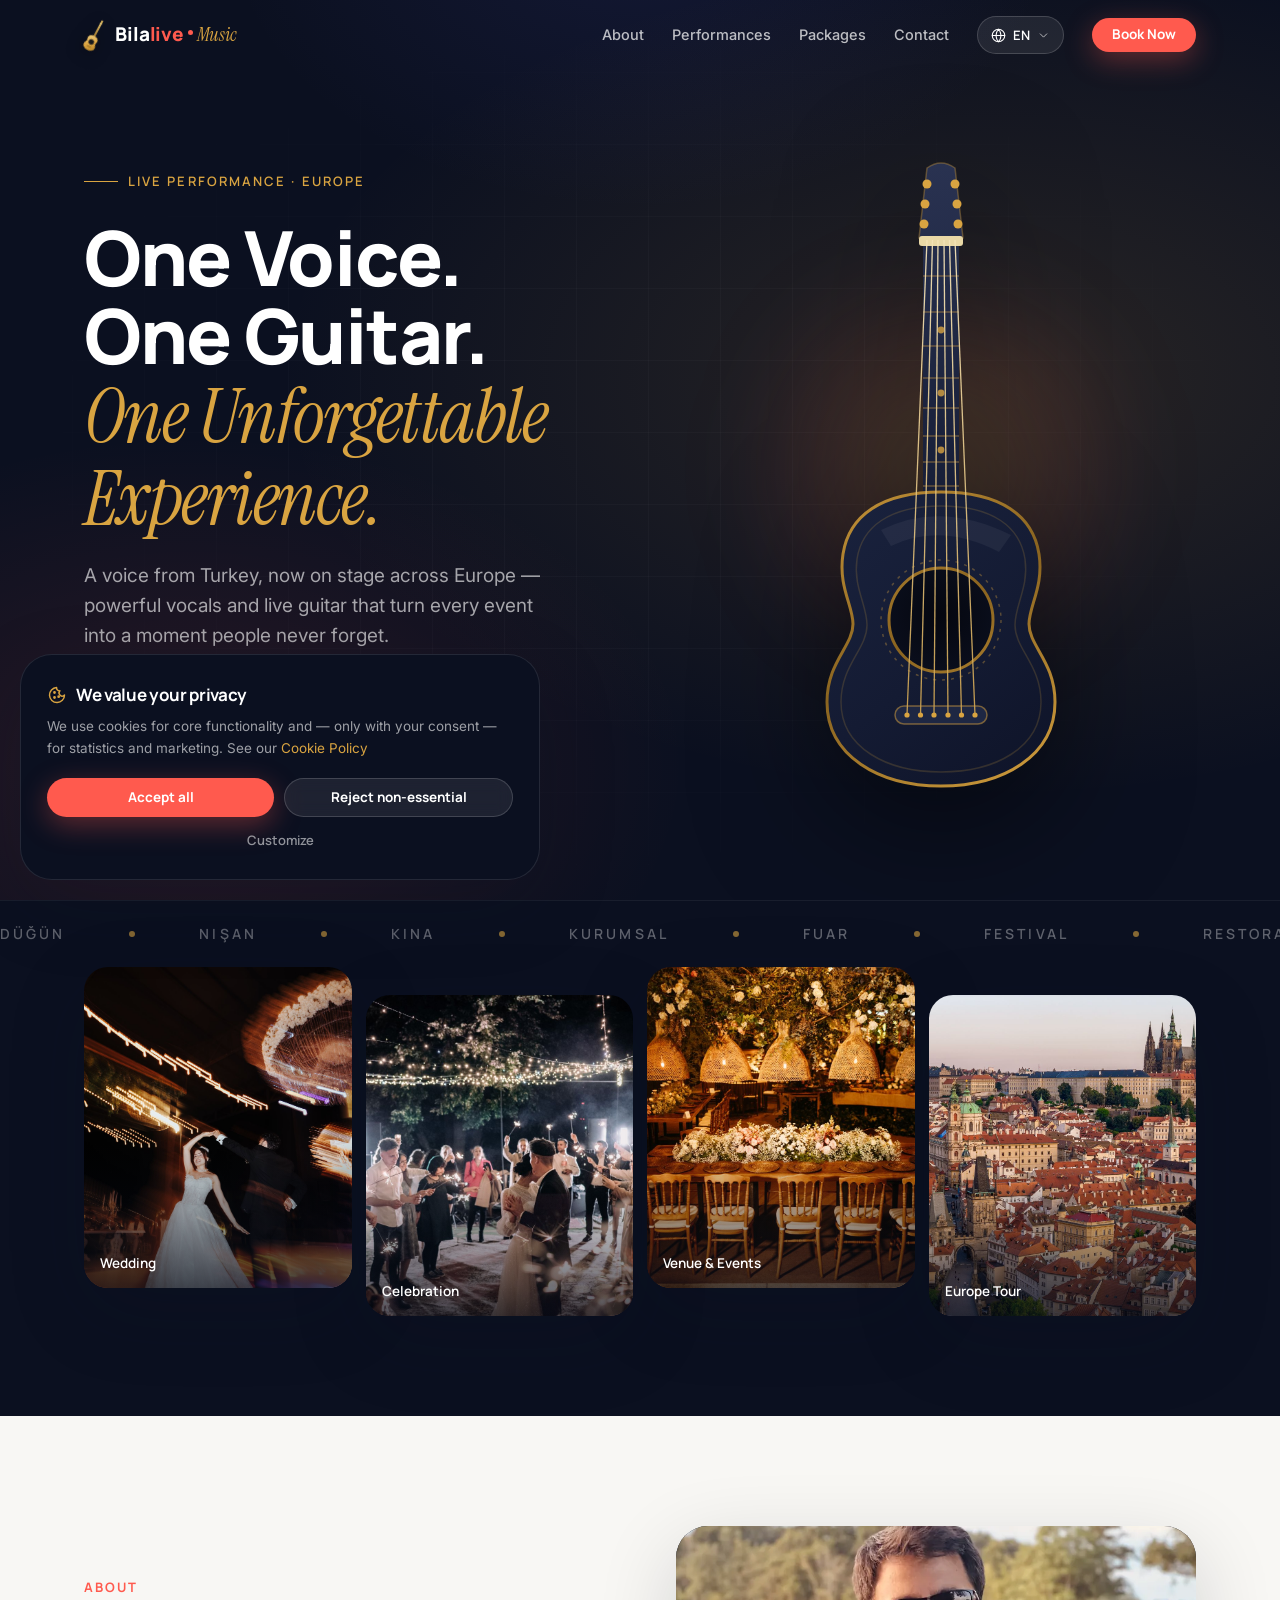
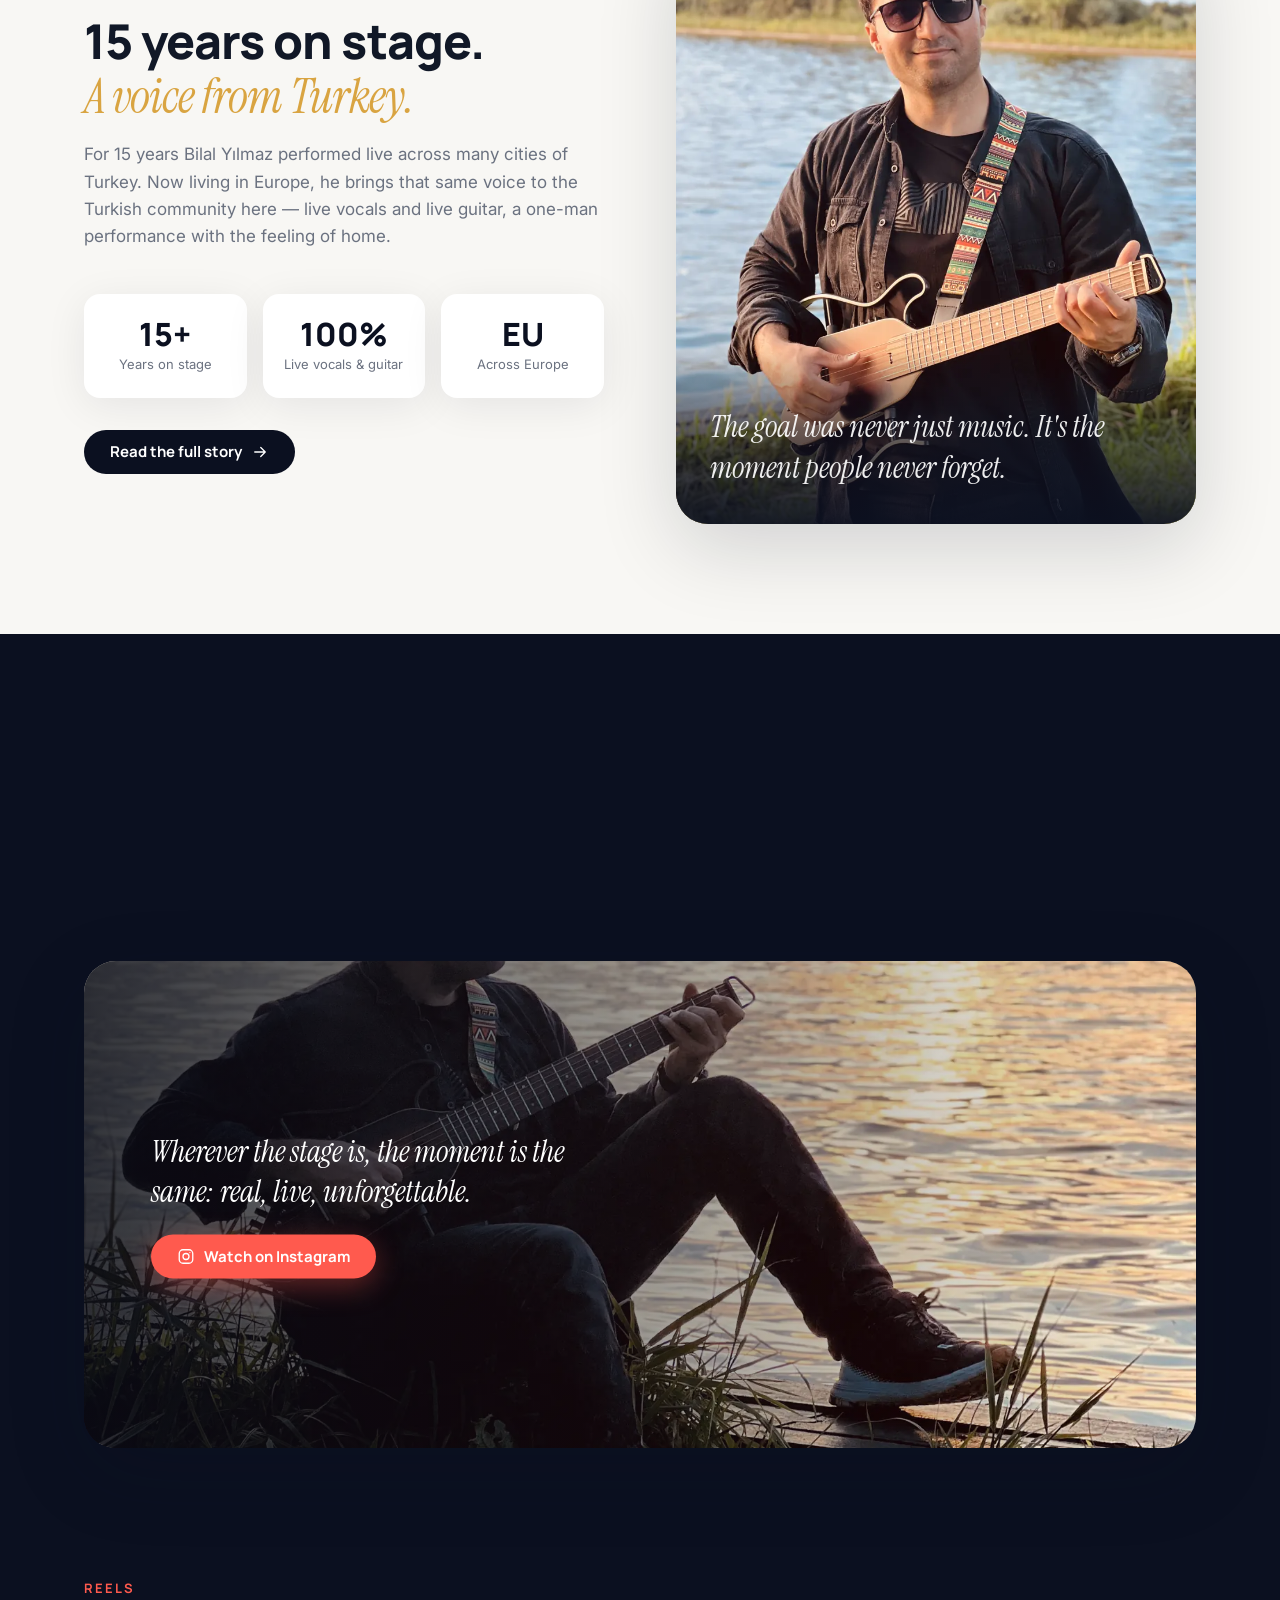
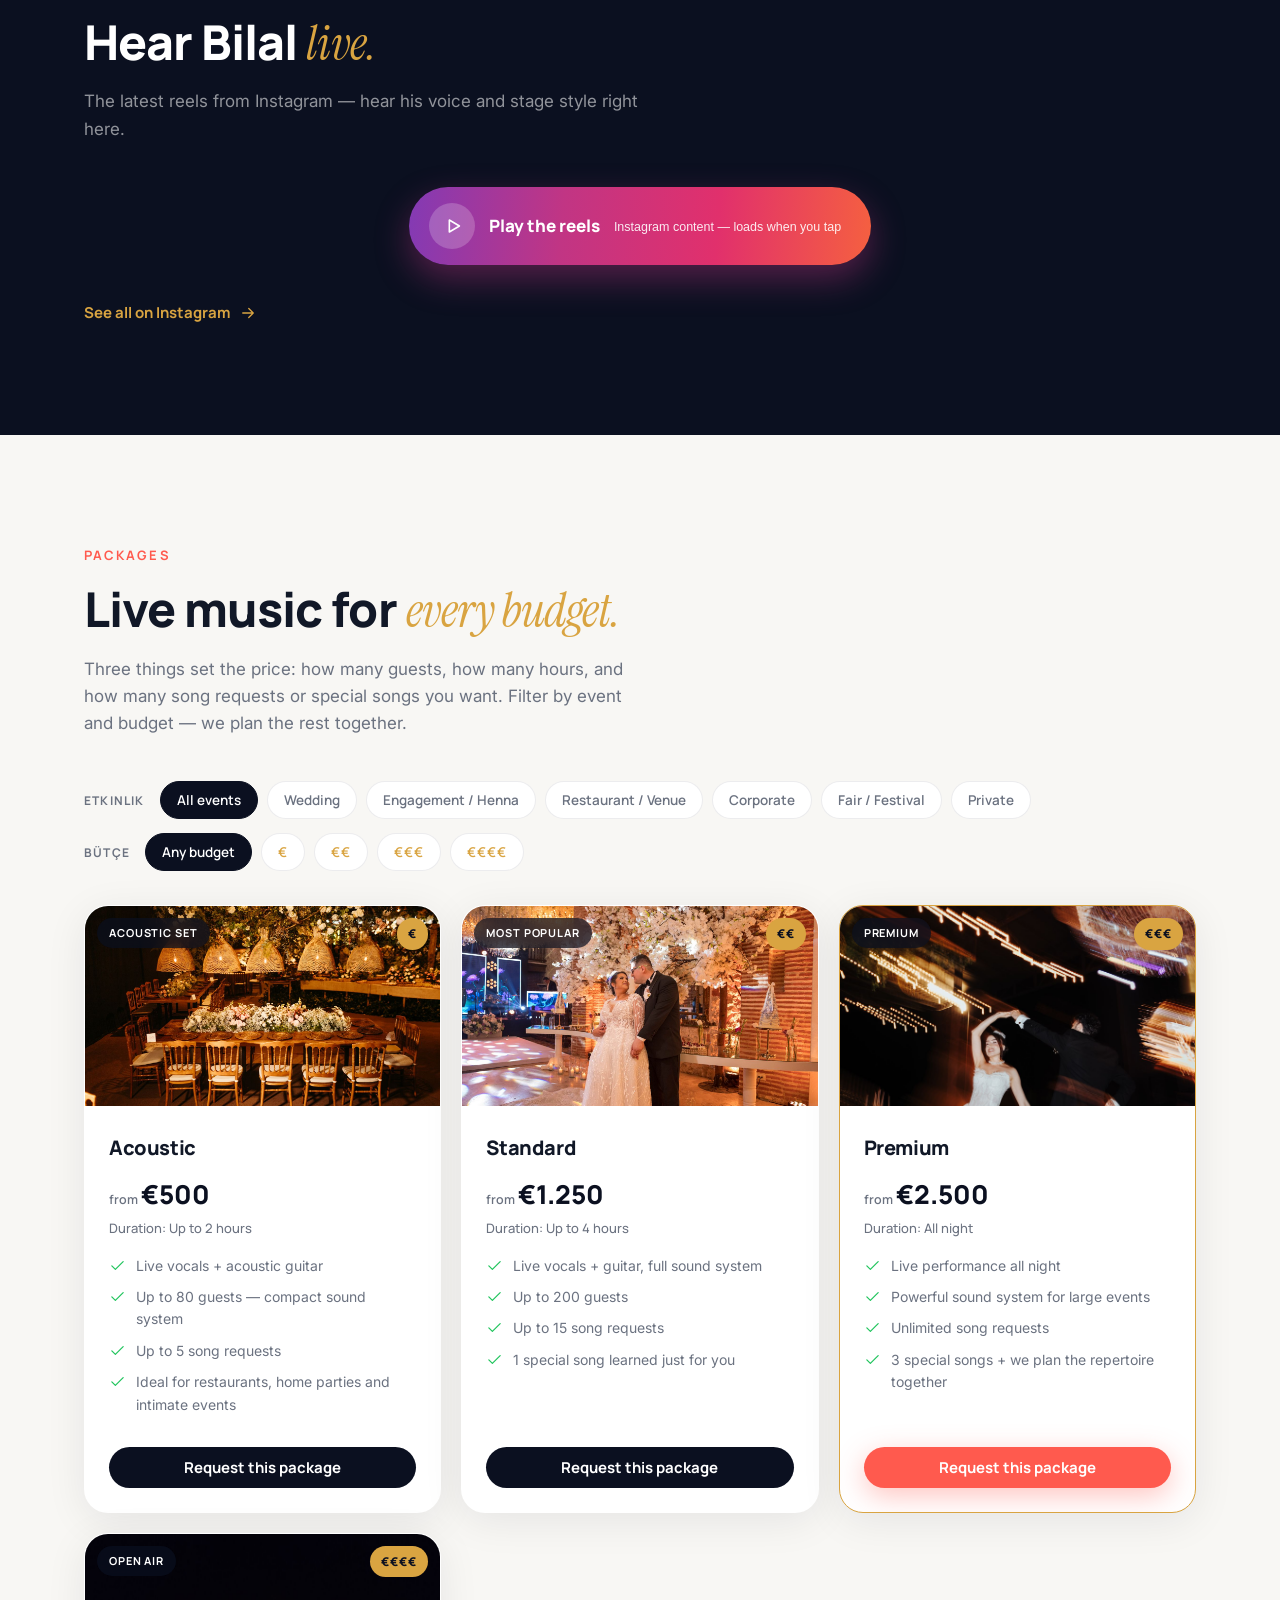
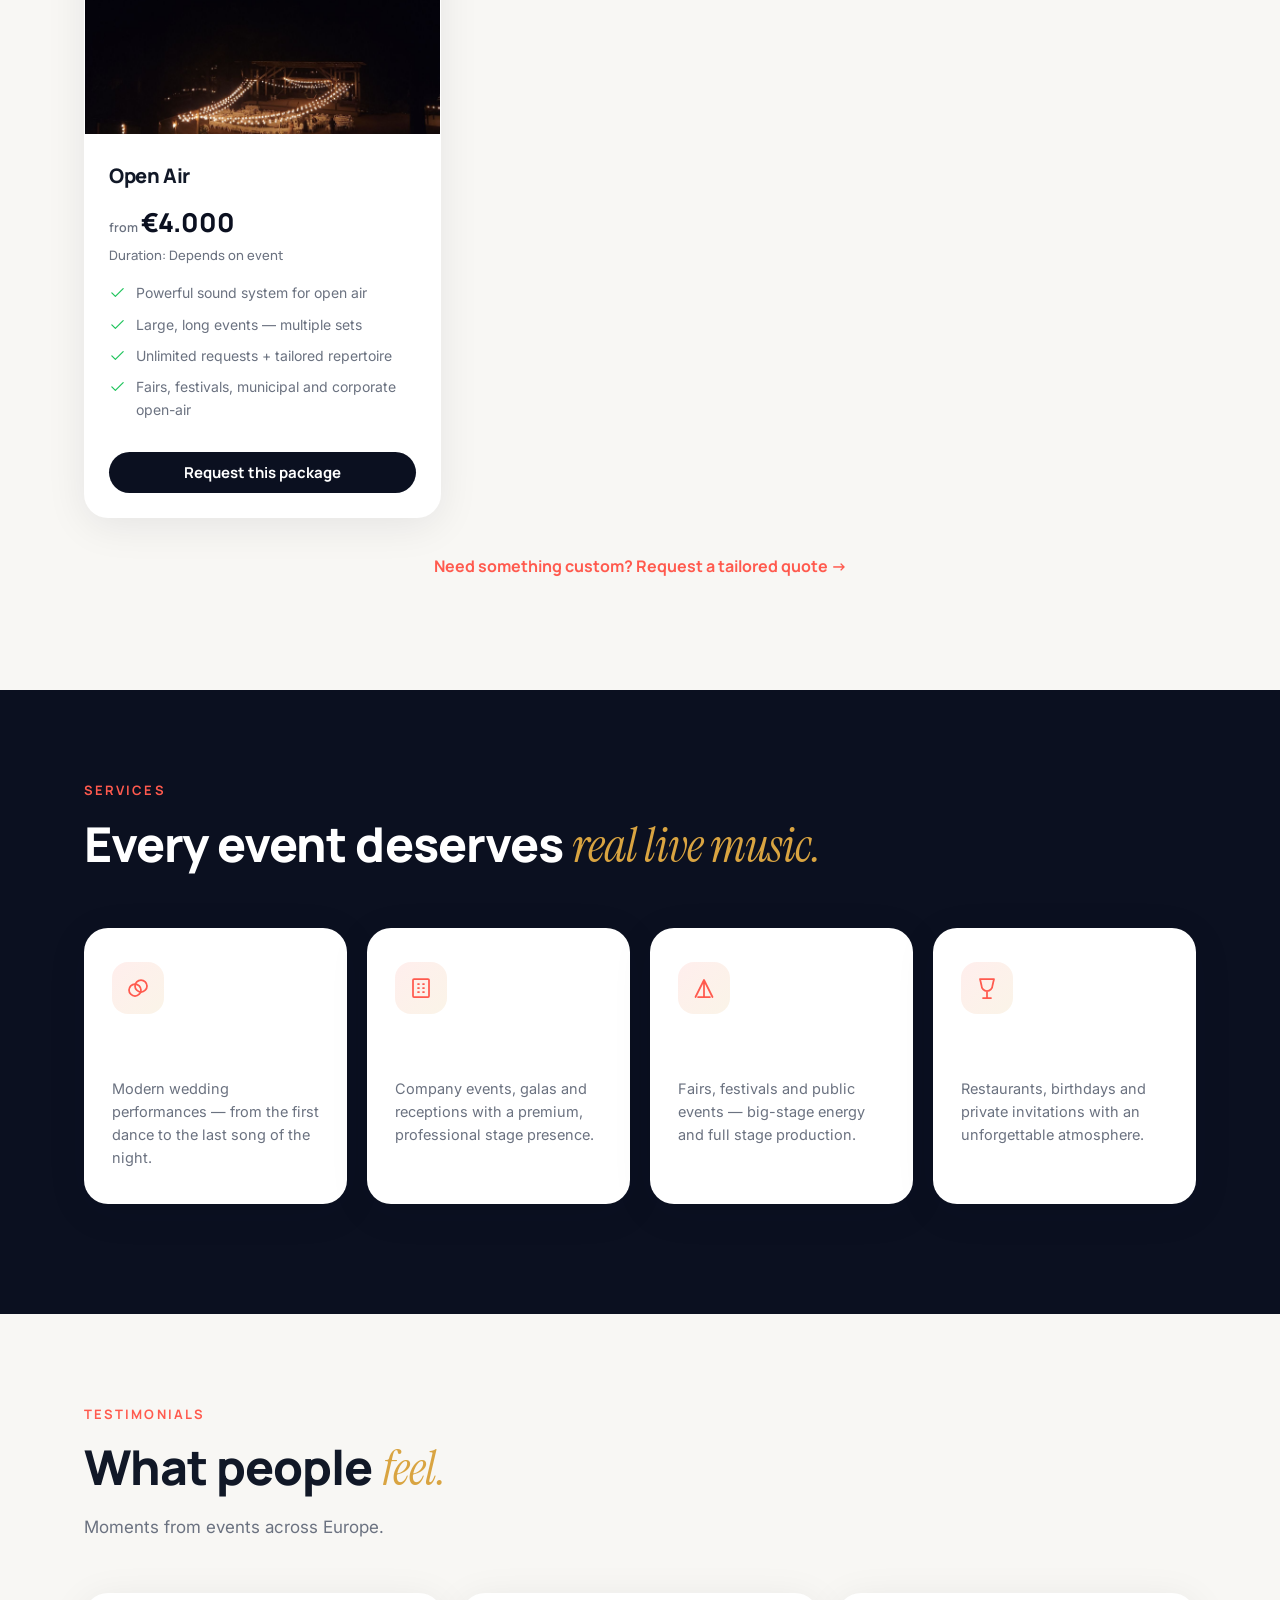
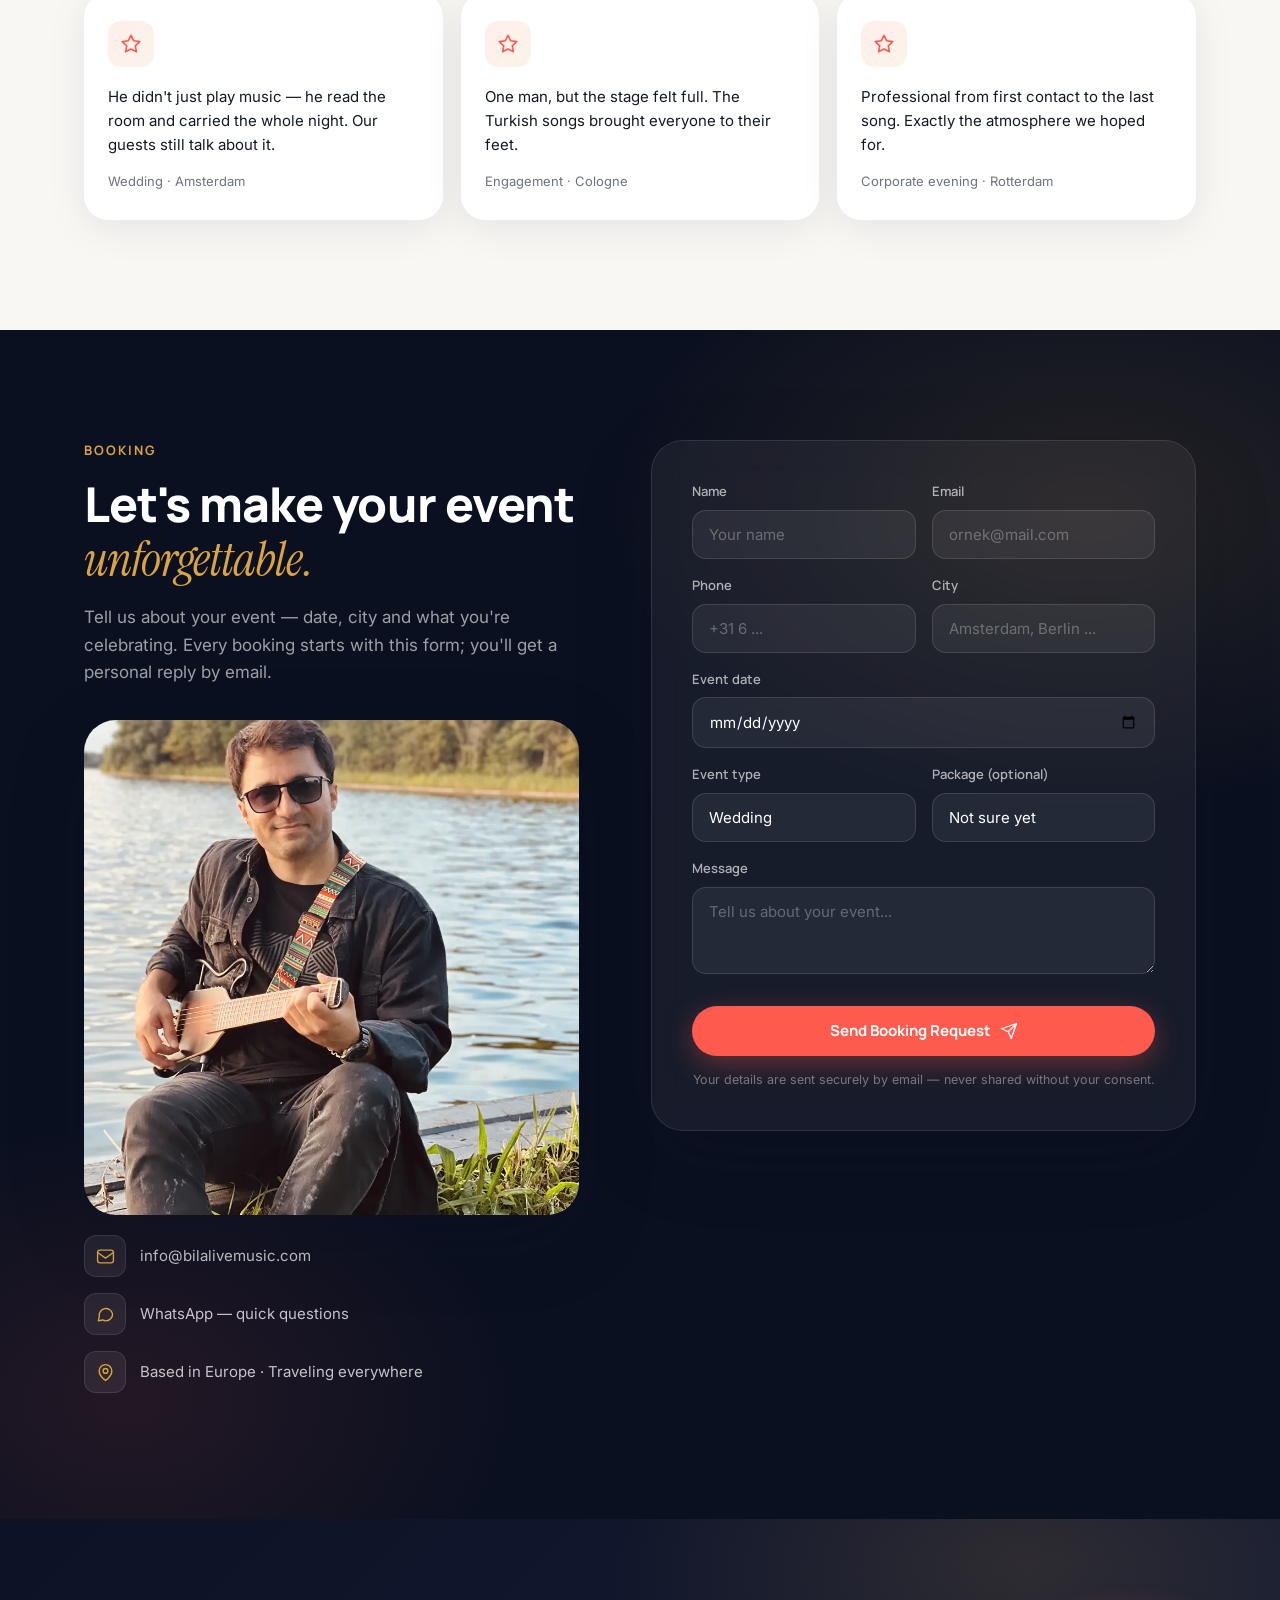
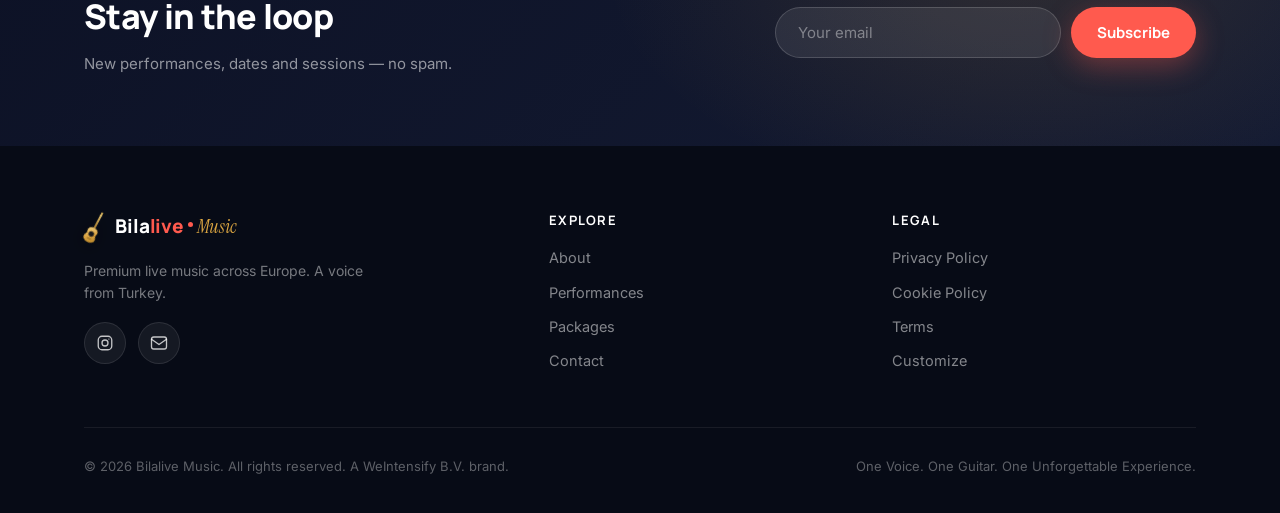
==== index.html @ 815e0091 "Reels: pill-shaped load button + crop reel cards to hide the likes/comments footer (keep IG header);" ====
<!DOCTYPE html>
<html lang="tr">
<head>
<meta charset="UTF-8">
<meta name="viewport" content="width=device-width, initial-scale=1.0">
<title>Bilalive Music — Avrupa Genelinde Premium Canlı Müzik</title>
<meta name="description" content="Tek ses. Tek gitar. Unutulmaz bir deneyim. Avrupa genelinde düğün, nişan, kurumsal etkinlik, fuar ve özel davetler için premium canlı müzik. Türkiye'den bir ses.">
<link rel="canonical" href="https://bilalivemusic.com/">
<meta property="og:title" content="Bilalive Music — Avrupa Genelinde Premium Canlı Müzik">
<meta property="og:description" content="One Voice. One Guitar. One Unforgettable Experience.">
<meta property="og:type" content="website">
<meta property="og:url" content="https://bilalivemusic.com/">
<meta property="og:image" content="https://bilalivemusic.com/assets/img/og-bilal.jpg">
<link rel="preconnect" href="https://fonts.googleapis.com">
<link rel="preconnect" href="https://fonts.gstatic.com" crossorigin>
<link href="https://fonts.googleapis.com/css2?family=Manrope:wght@400;500;600;700;800&family=Inter:wght@400;500;600&family=Instrument+Serif:ital@0;1&display=swap" rel="stylesheet">
<link rel="stylesheet" href="assets/css/style.css?v=26">
<link rel="icon" href="data:image/svg+xml,%3Csvg xmlns='http://www.w3.org/2000/svg' viewBox='0 0 24 24' fill='none' stroke='%23D9A441' stroke-width='2' stroke-linecap='round' stroke-linejoin='round'%3E%3Cpath d='M9.9 2.4h4.2v2h-4.2z'/%3E%3Cpath d='M12 4.4v6.8'/%3E%3Cpath d='M12 11.2c-2.1 0-3.3 1.4-3.3 3 0 .9.4 1.5.4 2.2 0 .9-1.5 1.6-1.5 3.5 0 2 2 3.1 4.4 3.1s4.4-1.1 4.4-3.1c0-1.9-1.5-2.6-1.5-3.5 0-.7.4-1.3.4-2.2 0-1.6-1.2-3-3.3-3z'/%3E%3Ccircle cx='12' cy='18' r='1.7'/%3E%3C/svg%3E">
<script type="application/ld+json">
{
  "@context": "https://schema.org",
  "@type": "MusicGroup",
  "name": "Bilalive Music",
  "url": "https://bilalivemusic.com",
  "slogan": "One Voice. One Guitar. One Unforgettable Experience.",
  "genre": ["Acoustic", "Turkish Pop", "Live Music"],
  "areaServed": "Europe",
  "email": "info@bilalivemusic.com",
  "parentOrganization": { "@type": "Organization", "name": "WeIntensify B.V.", "address": { "@type": "PostalAddress", "streetAddress": "Kanaalkade 57", "postalCode": "1811 LS", "addressLocality": "Alkmaar", "addressCountry": "NL" } }
}
</script>
</head>
<body>

<!-- SVG ICON SPRITE -->
<svg xmlns="http://www.w3.org/2000/svg" style="display:none" aria-hidden="true">
  <symbol id="i-music" viewBox="0 0 24 24"><path d="M9 18V5l12-2v13"/><circle cx="6" cy="18" r="3"/><circle cx="18" cy="16" r="3"/></symbol>
  <symbol id="i-guitar" viewBox="0 0 24 24"><path d="M9.9 2.4h4.2v2h-4.2z"/><path d="M12 4.4v6.8"/><path d="M12 11.2c-2.1 0-3.3 1.4-3.3 3 0 .9.4 1.5.4 2.2 0 .9-1.5 1.6-1.5 3.5 0 2 2 3.1 4.4 3.1s4.4-1.1 4.4-3.1c0-1.9-1.5-2.6-1.5-3.5 0-.7.4-1.3.4-2.2 0-1.6-1.2-3-3.3-3z"/><circle cx="12" cy="18" r="1.7"/></symbol>
  <symbol id="i-note" viewBox="0 0 24 24"><path d="M9 18V5l12-2v13" fill="none" stroke="currentColor" stroke-width="2.2" stroke-linecap="round" stroke-linejoin="round"/><circle cx="6" cy="18" r="3" fill="currentColor" stroke="none"/><circle cx="18" cy="16" r="3" fill="currentColor" stroke="none"/></symbol>
  <symbol id="i-note1" viewBox="0 0 24 24"><path d="M10 17V4l7-1.6" fill="none" stroke="currentColor" stroke-width="2.2" stroke-linecap="round" stroke-linejoin="round"/><circle cx="7" cy="17" r="3" fill="currentColor" stroke="none"/></symbol>
  <symbol id="i-globe" viewBox="0 0 24 24"><circle cx="12" cy="12" r="10"/><path d="M2 12h20M12 2a15.3 15.3 0 0 1 4 10 15.3 15.3 0 0 1-4 10 15.3 15.3 0 0 1-4-10 15.3 15.3 0 0 1 4-10z"/></symbol>
  <symbol id="i-chev" viewBox="0 0 24 24"><path d="m6 9 6 6 6-6"/></symbol>
  <symbol id="i-play" viewBox="0 0 24 24"><path d="M8 5.5v13l11-6.5z"/></symbol>
  <symbol id="i-rings" viewBox="0 0 24 24"><circle cx="9" cy="14" r="6"/><circle cx="15" cy="10" r="6"/></symbol>
  <symbol id="i-building" viewBox="0 0 24 24"><rect x="4" y="3" width="16" height="18" rx="1"/><path d="M9 8h1m4 0h1M9 12h1m4 0h1M9 16h1m4 0h1"/></symbol>
  <symbol id="i-tent" viewBox="0 0 24 24"><path d="M3.5 21 12 4l8.5 17M12 4v17M6 21h12"/></symbol>
  <symbol id="i-glass" viewBox="0 0 24 24"><path d="M8 22h8M12 15v7M5 3h14l-1.5 6.5a5.5 5.5 0 0 1-11 0z"/></symbol>
  <symbol id="i-mail" viewBox="0 0 24 24"><rect x="2" y="4" width="20" height="16" rx="3"/><path d="m2 7 10 7L22 7"/></symbol>
  <symbol id="i-chat" viewBox="0 0 24 24"><path d="M21 11.5a8.5 8.5 0 0 1-8.5 8.5c-1.5 0-3-.4-4.2-1.1L3 20l1.1-5.3A8.5 8.5 0 1 1 21 11.5z"/></symbol>
  <symbol id="i-pin" viewBox="0 0 24 24"><path d="M20 10c0 6-8 12-8 12S4 16 4 10a8 8 0 1 1 16 0z"/><circle cx="12" cy="10" r="3"/></symbol>
  <symbol id="i-check" viewBox="0 0 24 24"><path d="m4 12.5 5 5L20 6.5"/></symbol>
  <symbol id="i-cookie" viewBox="0 0 24 24"><path d="M21 12a9 9 0 1 1-9.5-9 3.5 3.5 0 0 0 4 4A3.5 3.5 0 0 0 21 12z"/><circle cx="9" cy="9" r=".8"/><circle cx="14" cy="14" r=".8"/><circle cx="9" cy="15" r=".8"/></symbol>
  <symbol id="i-ig" viewBox="0 0 24 24"><rect x="3" y="3" width="18" height="18" rx="5"/><circle cx="12" cy="12" r="4"/><circle cx="17.2" cy="6.8" r=".9" fill="currentColor" stroke="none"/></symbol>
  <symbol id="i-yt" viewBox="0 0 24 24"><path d="M22 12s0-3.5-.5-5A3 3 0 0 0 19.5 5C17.7 4.5 12 4.5 12 4.5s-5.7 0-7.5.5A3 3 0 0 0 2.5 7C2 8.5 2 12 2 12s0 3.5.5 5a3 3 0 0 0 2 2c1.8.5 7.5.5 7.5.5s5.7 0 7.5-.5a3 3 0 0 0 2-2c.5-1.5.5-5 .5-5z"/><path d="m10 9.5 5 2.5-5 2.5z"/></symbol>
  <symbol id="i-tiktok" viewBox="0 0 24 24"><path d="M15 3v9.5a4.5 4.5 0 1 1-4.5-4.5M15 3a6 6 0 0 0 6 6"/></symbol>
  <symbol id="i-send" viewBox="0 0 24 24"><path d="m22 2-11 11M22 2 15 22l-4-9-9-4z"/></symbol>
  <symbol id="i-arrow" viewBox="0 0 24 24"><path d="M5 12h14m-6-6 6 6-6 6"/></symbol>
  <symbol id="i-mic" viewBox="0 0 24 24"><rect x="9" y="2" width="6" height="12" rx="3"/><path d="M5 10a7 7 0 0 0 14 0M12 17v5"/></symbol>
  <symbol id="i-camera" viewBox="0 0 24 24"><path d="m15 8 5-3v14l-5-3"/><rect x="2" y="5" width="13" height="14" rx="3"/></symbol>
  <symbol id="i-star" viewBox="0 0 24 24"><path d="m12 2.5 2.9 6 6.6.9-4.8 4.6 1.2 6.5L12 17.4l-5.9 3.1 1.2-6.5L2.5 9.4l6.6-.9z"/></symbol>
</svg>

<nav id="nav">
  <div class="nav-inner">
    <a href="index.html" class="logo"><img src="assets/img/guitar-gold.svg?v=26" class="logo-mark" alt="" width="30" height="46"><span class="wm">Bila<span class="lg-live">live</span> <em>Music</em></span></a>
    <div class="nav-links">
      <a href="about.html" data-i18n="nav.about">Hakkımızda</a>
      <a href="#performances" data-i18n="nav.performances">Performanslar</a>
      <a href="#packages" data-i18n="nav.packages">Paketler</a>
      <a href="contact.html" data-i18n="nav.contact">İletişim</a>
      <div class="lang">
        <button class="lang-toggle" type="button" aria-label="Dil seç">
          <svg class="icon"><use href="#i-globe"/></svg><span data-lang-code>TR</span><svg class="icon chev"><use href="#i-chev"/></svg>
        </button>
        <div class="lang-menu">
          <button type="button" data-set-lang="tr"><span class="flag">TR</span>Türkçe</button>
          <button type="button" data-set-lang="en"><span class="flag">EN</span>English</button>
          <button type="button" data-set-lang="de"><span class="flag">DE</span>Deutsch</button>
          <button type="button" data-set-lang="nl"><span class="flag">NL</span>Nederlands</button>
          <button type="button" data-set-lang="fr"><span class="flag">FR</span>Français</button>
        </div>
      </div>
      <a href="#booking" class="btn btn-accent btn-nav" data-i18n="nav.book">Rezervasyon</a>
      <button class="burger" id="burger" aria-label="Menü" aria-expanded="false"><span></span><span></span><span></span></button>
    </div>
  </div>
</nav>

<div class="mobile-menu" id="mobileMenu">
  <a href="about.html" data-i18n="nav.about">Hakkımızda</a>
  <a href="#performances" data-i18n="nav.performances">Performanslar</a>
  <a href="#packages" data-i18n="nav.packages">Paketler</a>
  <a href="contact.html" data-i18n="nav.contact">İletişim</a>
  <a href="#booking" class="btn btn-accent" data-i18n="nav.book">Rezervasyon</a>
</div>

<!-- HERO -->
<header class="hero">
  <div class="hero-grid"></div>
  <div class="hero-inner">
    <div>
      <div class="hero-eyebrow" data-i18n="hero.eyebrow">Canlı Performans · Avrupa</div>
      <h1><span data-i18n="hero.h1a">Tek Ses.</span><br><span data-i18n="hero.h1b">Tek Gitar.</span><br><span class="serif" data-i18n="hero.h1c">Unutulmaz Bir Deneyim.</span></h1>
      <p class="hero-sub" data-i18n="hero.sub">Türkiye'den bir ses, şimdi Avrupa sahnelerinde — güçlü vokal ve canlı gitarla her etkinliği insanların asla unutmayacağı bir ana dönüştürüyoruz.</p>
      <div class="hero-tags">
        <span data-i18n="hero.t1">Düğünler</span><span data-i18n="hero.t2">Festivaller</span><span data-i18n="hero.t3">Kurumsal</span><span data-i18n="hero.t4">Özel Davetler</span>
      </div>
      <div class="hero-ctas">
        <a href="#booking" class="btn btn-accent"><span data-i18n="hero.book">Etkinliğini Rezerve Et</span><svg class="icon"><use href="#i-arrow"/></svg></a>
        <a href="#performances" class="btn btn-ghost"><svg class="icon"><use href="#i-play"/></svg><span data-i18n="hero.watch">Performansları İzle</span></a>
      </div>
    </div>
    <div class="guitar-stage">
      <div class="sound-ring"></div><div class="sound-ring"></div><div class="sound-ring"></div>
      <div class="guitar-glow"></div>
      <svg class="guitar-svg" viewBox="0 0 420 640" fill="none" xmlns="http://www.w3.org/2000/svg" role="img" aria-label="Akustik gitar">
        <defs>
          <linearGradient id="bodyG" x1="90" y1="300" x2="360" y2="640" gradientUnits="userSpaceOnUse">
            <stop offset="0" stop-color="#1B2440"/><stop offset=".55" stop-color="#141B33"/><stop offset="1" stop-color="#0D1226"/>
          </linearGradient>
          <linearGradient id="rimG" x1="90" y1="280" x2="350" y2="640" gradientUnits="userSpaceOnUse">
            <stop offset="0" stop-color="#D9A441"/><stop offset=".5" stop-color="#8A6420"/><stop offset="1" stop-color="#D9A441"/>
          </linearGradient>
          <linearGradient id="neckG" x1="200" y1="0" x2="240" y2="360" gradientUnits="userSpaceOnUse">
            <stop offset="0" stop-color="#2A3352"/><stop offset="1" stop-color="#161D36"/>
          </linearGradient>
          <radialGradient id="holeG" cx=".5" cy=".45" r=".7">
            <stop offset="0" stop-color="#05070F"/><stop offset=".8" stop-color="#0A0E1C"/><stop offset="1" stop-color="#151C33"/>
          </radialGradient>
          <linearGradient id="strG" x1="0" y1="0" x2="0" y2="1">
            <stop offset="0" stop-color="#F4E3B8"/><stop offset="1" stop-color="#C9A050"/>
          </linearGradient>
        </defs>
        <path d="M196 18 Q210 8 224 18 L232 88 L188 88 Z" fill="url(#neckG)" stroke="#D9A441" stroke-opacity=".35" stroke-width="1.5"/>
        <circle cx="196" cy="34" r="4.5" fill="#D9A441"/><circle cx="224" cy="34" r="4.5" fill="#D9A441"/>
        <circle cx="194" cy="54" r="4.5" fill="#D9A441"/><circle cx="226" cy="54" r="4.5" fill="#D9A441"/>
        <circle cx="193" cy="74" r="4.5" fill="#D9A441"/><circle cx="227" cy="74" r="4.5" fill="#D9A441"/>
        <rect x="192" y="88" width="36" height="272" rx="4" fill="url(#neckG)"/>
        <rect x="188" y="86" width="44" height="10" rx="3" fill="#E9D8A6"/>
        <g stroke="#D9A441" stroke-opacity=".4" stroke-width="1.6">
          <line x1="192" y1="126" x2="228" y2="126"/><line x1="192" y1="162" x2="228" y2="162"/>
          <line x1="192" y1="196" x2="228" y2="196"/><line x1="192" y1="228" x2="228" y2="228"/>
          <line x1="192" y1="258" x2="228" y2="258"/><line x1="192" y1="286" x2="228" y2="286"/>
          <line x1="192" y1="312" x2="228" y2="312"/><line x1="192" y1="336" x2="228" y2="336"/>
        </g>
        <circle cx="210" cy="180" r="3.4" fill="#D9A441" opacity=".8"/>
        <circle cx="210" cy="243" r="3.4" fill="#D9A441" opacity=".8"/>
        <circle cx="210" cy="300" r="3.4" fill="#D9A441" opacity=".8"/>
        <path d="M210 342 C 150 342 118 366 112 404 C 107 436 122 456 122 474 C 122 496 96 512 96 552 C 96 606 148 636 210 636 C 272 636 324 606 324 552 C 324 512 298 496 298 474 C 298 456 313 436 308 404 C 302 366 270 342 210 342 Z" fill="url(#bodyG)" stroke="url(#rimG)" stroke-width="3"/>
        <path d="M210 356 C 158 356 131 377 126 409 C 122 437 136 455 136 475 C 136 499 110 515 110 552 C 110 598 156 622 210 622 C 264 622 310 598 310 552 C 310 515 284 499 284 475 C 284 455 298 437 294 409 C 289 377 262 356 210 356 Z" fill="none" stroke="#D9A441" stroke-opacity=".18" stroke-width="1.5"/>
        <circle cx="210" cy="470" r="52" fill="url(#holeG)"/>
        <circle cx="210" cy="470" r="52" fill="none" stroke="url(#rimG)" stroke-width="3"/>
        <circle cx="210" cy="470" r="60" fill="none" stroke="#D9A441" stroke-opacity=".35" stroke-width="1.5" stroke-dasharray="3 6"/>
        <rect x="164" y="556" width="92" height="18" rx="9" fill="#1E2743" stroke="#D9A441" stroke-opacity=".5" stroke-width="1.5"/>
        <g class="strings" stroke="url(#strG)" stroke-width="1.3" opacity=".95">
          <line class="s1" x1="196" y1="90" x2="176" y2="565"/><line class="s2" x1="201.5" y1="90" x2="189.5" y2="565"/>
          <line class="s3" x1="207" y1="90" x2="203" y2="565"/><line class="s4" x1="213" y1="90" x2="217" y2="565"/>
          <line class="s5" x1="218.5" y1="90" x2="230.5" y2="565"/><line class="s6" x1="224" y1="90" x2="244" y2="565"/>
        </g>
        <g fill="#D9A441">
          <circle cx="176" cy="565" r="2.6"/><circle cx="189.5" cy="565" r="2.6"/><circle cx="203" cy="565" r="2.6"/>
          <circle cx="217" cy="565" r="2.6"/><circle cx="230.5" cy="565" r="2.6"/><circle cx="244" cy="565" r="2.6"/>
        </g>
        <path d="M150 380 Q 210 350 280 385 L 268 402 Q 210 372 160 396 Z" fill="#fff" opacity=".05"/>
      </svg>
      <div class="note-field" aria-hidden="true">
        <svg class="n" style="left:47%;--dl:.1s;--dur:6.2s;--dx:-40px;--rot:-16deg;--sz:26px" viewBox="0 0 24 24"><use href="#i-note"/></svg>
        <svg class="n" style="left:52%;--dl:.9s;--dur:7s;--dx:34px;--rot:16deg;--sz:20px" viewBox="0 0 24 24"><use href="#i-note1"/></svg>
        <svg class="n coral" style="left:50%;--dl:1.6s;--dur:6.6s;--dx:-16px;--rot:-10deg;--sz:24px" viewBox="0 0 24 24"><use href="#i-note"/></svg>
        <svg class="n" style="left:44%;--dl:2.3s;--dur:7.4s;--dx:-56px;--rot:-24deg;--sz:18px" viewBox="0 0 24 24"><use href="#i-note1"/></svg>
        <svg class="n" style="left:54%;--dl:3s;--dur:6.8s;--dx:48px;--rot:22deg;--sz:25px" viewBox="0 0 24 24"><use href="#i-note"/></svg>
        <svg class="n coral" style="left:49%;--dl:3.7s;--dur:7.1s;--dx:14px;--rot:8deg;--sz:19px" viewBox="0 0 24 24"><use href="#i-note1"/></svg>
        <svg class="n" style="left:51%;--dl:4.4s;--dur:7.8s;--dx:28px;--rot:12deg;--sz:18px" viewBox="0 0 24 24"><use href="#i-note"/></svg>
        <svg class="n" style="left:46%;--dl:5.1s;--dur:6.9s;--dx:-32px;--rot:-14deg;--sz:23px" viewBox="0 0 24 24"><use href="#i-note1"/></svg>
        <svg class="n coral" style="left:53%;--dl:5.8s;--dur:7.3s;--dx:40px;--rot:18deg;--sz:19px" viewBox="0 0 24 24"><use href="#i-note"/></svg>
        <svg class="n" style="left:48%;--dl:2.0s;--dur:8s;--dx:-22px;--rot:-8deg;--sz:17px" viewBox="0 0 24 24"><use href="#i-note"/></svg>
        <svg class="n" style="left:50%;--dl:4.9s;--dur:6.4s;--dx:10px;--rot:6deg;--sz:22px" viewBox="0 0 24 24"><use href="#i-note1"/></svg>
      </div>
    </div>
  </div>
</header>

<!-- MARQUEE -->
<div class="marquee-wrap" aria-hidden="true">
  <div class="marquee">
    <span>Düğün</span><span>Nişan</span><span>Kına</span><span>Kurumsal</span><span>Fuar</span><span>Festival</span><span>Restoran</span><span>Özel Davet</span>
    <span>Düğün</span><span>Nişan</span><span>Kına</span><span>Kurumsal</span><span>Fuar</span><span>Festival</span><span>Restoran</span><span>Özel Davet</span>
  </div>
</div>

<!-- MOMENTS STRIP -->
<div class="moments">
  <div class="moments-track">
    <div class="moment reveal"><img src="assets/img/wedding-dance.jpg" alt="Düğünde ilk dans" loading="lazy"><span data-i18n="mm1">Düğün</span></div>
    <div class="moment reveal"><img src="assets/img/wedding-sparklers.jpg" alt="Kutlama anı" loading="lazy"><span data-i18n="mm2">Kutlama</span></div>
    <div class="moment reveal"><img src="assets/img/venue-hall.jpg" alt="Etkinlik mekanı" loading="lazy"><span data-i18n="mm3">Mekan &amp; Davet</span></div>
    <div class="moment reveal"><img src="assets/img/city-prague.jpg" alt="Avrupa şehri" loading="lazy"><span data-i18n="mm4">Avrupa Turu</span></div>
  </div>
</div>

<!-- ABOUT TEASER -->
<section id="about">
  <div class="container about-grid">
    <div class="reveal">
      <div class="eyebrow" data-i18n="about.eyebrow">Hakkımızda</div>
      <h2 class="section-title"><span data-i18n="about.title1">15 yıldır sahnede.</span><br><span class="serif" data-i18n="about.title2">Türkiye'den bir ses.</span></h2>
      <p class="section-sub" data-i18n="about.body">Bilal Yılmaz 15 yıl boyunca Türkiye'nin dört bir yanında canlı müzik yaptı. Şimdi hayatına Avrupa'da devam ediyor — buradaki Türklere Türkiye'den bir ses olmak için sahnede: canlı vokal, canlı gitar, memleket sıcaklığı.</p>
      <div class="about-stats">
        <div class="stat"><b>15+</b><small data-i18n="about.s1">Yıl sahne deneyimi</small></div>
        <div class="stat"><b>100%</b><small data-i18n="about.s2">Canlı vokal &amp; gitar</small></div>
        <div class="stat"><b>EU</b><small data-i18n="about.s3">Tüm Avrupa'da</small></div>
      </div>
      <p style="margin-top:32px"><a href="about.html" class="btn btn-dark"><span data-i18n="about.more">Hikayenin tamamını oku</span><svg class="icon"><use href="#i-arrow"/></svg></a></p>
    </div>
    <div class="about-visual photo reveal">
      <img src="assets/img/bilal-standing.webp?v=26" alt="Bilal Yılmaz — Bilalive Music" loading="lazy">
      <div class="quote-over"><p class="serif" data-i18n="about.quote">"Amaç hiçbir zaman sadece müzik olmadı. Amaç, insanların asla unutmayacağı o an."</p></div>
    </div>
  </div>
</section>

<!-- PERFORMANCES -->
<section id="performances" class="dark">
  <div class="container">
    <div class="reveal">
      <div class="eyebrow" data-i18n="vid.eyebrow">Performanslar</div>
      <h2 class="section-title"><span data-i18n="vid.title1">İşte</span> <span class="serif" data-i18n="vid.title2">Bilal.</span></h2>
      <p class="section-sub" data-i18n="vid.sub">Sahneden ve yoldan gerçek anlar. Yolculuğu Instagram'dan takip et: @bilalivemusic.</p>
    </div>
    <a class="perf-band reveal" href="https://www.instagram.com/bilalivemusic" target="_blank" rel="noopener" aria-label="Instagram: bilalivemusic">
      <img src="assets/img/bilal-sunset-wide.webp?v=26" alt="Bilal Yılmaz — göl kenarında gün batımında canlı performans" loading="lazy">
      <div class="perf-band-inner">
        <p class="serif" data-i18n="vid.band">"Sahne neresi olursa olsun, an aynı: gerçek, canlı, unutulmaz."</p>
        <span class="btn btn-accent"><svg class="icon"><use href="#i-ig"/></svg><span data-i18n="vid.more">Instagram'da izle</span></span>
      </div>
    </a>
  </div>
</section>

<!-- REELS -->
<section id="reels" class="dark reels" style="padding-top:20px">
  <div class="container">
    <div class="reveal">
      <div class="eyebrow" data-i18n="rl.eyebrow">Reels</div>
      <h2 class="section-title"><span data-i18n="rl.t1">Bilal'i canlı</span> <span class="serif" data-i18n="rl.t2">dinle.</span></h2>
      <p class="section-sub" data-i18n="rl.sub">Instagram'daki en yeni reels — sesini ve sahne tarzını buradan duy.</p>
    </div>
  </div>
  <div class="reels-wrap reveal" id="reelsWrap" data-reels="DcHq79Bj2xm,DcHqFjBDmm0,DcJWSHpFTdD,DcH0TaekciP,DcHz83ODbl-,DcHys-YnTJb,DcHw8oalb6G,DcHwJ2ZE92d">
    <button class="reels-cover" id="reelsLoad" type="button">
      <span class="reels-cover-inner">
        <span class="reels-play"><svg class="icon"><use href="#i-play"/></svg></span>
        <b data-i18n="rl.load">Reels'ları oynat</b>
        <small data-i18n="rl.note">Instagram içeriği — tıklayınca yüklenir</small>
      </span>
    </button>
  </div>
  <div class="container">
    <a class="video-more" href="https://www.instagram.com/bilalivemusic" target="_blank" rel="noopener"><span data-i18n="rl.more">Instagram'da tümünü izle</span><svg class="icon"><use href="#i-arrow"/></svg></a>
  </div>
</section>

<!-- PACKAGES -->
<section id="packages">
  <div class="container">
    <div class="reveal">
      <div class="eyebrow" data-i18n="pk.eyebrow">Paketler</div>
      <h2 class="section-title"><span data-i18n="pk.title1">Her bütçeye uygun</span> <span class="serif" data-i18n="pk.title2">canlı müzik.</span></h2>
      <p class="section-sub" data-i18n="pk.sub">Fiyatı belirleyen üç şey: kaç kişilik davet, kaç saat ve kaç istek/özel şarkı istediğin. Etkinliğine ve bütçene göre filtrele, gerisini birlikte planlayalım.</p>
    </div>
    <div class="pkg-filters reveal">
      <div class="filter-row">
        <span class="flabel">Etkinlik</span>
        <button class="chip active" data-filter-event="all" data-i18n="pk.f_all">Tümü</button>
        <button class="chip" data-filter-event="wedding" data-i18n="pk.f_wedding">Düğün</button>
        <button class="chip" data-filter-event="engagement" data-i18n="pk.f_engagement">Nişan / Kına</button>
        <button class="chip" data-filter-event="restaurant" data-i18n="pk.f_restaurant">Restoran / Mekan</button>
        <button class="chip" data-filter-event="corporate" data-i18n="pk.f_corporate">Kurumsal</button>
        <button class="chip" data-filter-event="fair" data-i18n="pk.f_fair">Fuar / Festival</button>
        <button class="chip" data-filter-event="private" data-i18n="pk.f_private">Özel Davet</button>
      </div>
      <div class="filter-row">
        <span class="flabel">Bütçe</span>
        <button class="chip active" data-filter-budget="all" data-i18n="pk.b_all">Tümü</button>
        <button class="chip" data-filter-budget="low"><span class="budget-dots">€</span></button>
        <button class="chip" data-filter-budget="mid"><span class="budget-dots">€€</span></button>
        <button class="chip" data-filter-budget="high"><span class="budget-dots">€€€</span></button>
        <button class="chip" data-filter-budget="top"><span class="budget-dots">€€€€</span></button>
      </div>
    </div>
    <div class="pkg-grid" id="pkgGrid">
      <!-- 1: Akustik -->
      <div class="pkg reveal" data-events="restaurant private engagement" data-budget="low">
        <div class="pkg-media">
          <img src="assets/img/venue-hall.jpg" alt="Akustik set" loading="lazy">
          <span class="tag" data-i18n="pk.p1.tag">Akustik Set</span><span class="budget">€</span>
        </div>
        <div class="pkg-body">
          <h3 data-i18n="pk.p1.name">Akustik</h3>
          <p class="pkg-price"><span class="from" data-i18n="pk.from">başlangıç</span> <b>€500</b><span class="dur"><span data-i18n="pk.duration">Süre</span>: <span data-i18n="pk.p1.dur">2 saate kadar</span></span></p>
          <ul class="pkg-incl">
            <li><svg class="icon"><use href="#i-check"/></svg><span data-i18n="pk.p1.f1">Canlı vokal + akustik gitar</span></li>
            <li><svg class="icon"><use href="#i-check"/></svg><span data-i18n="pk.p1.f2">80 kişiye kadar — kompakt ses sistemi</span></li>
            <li><svg class="icon"><use href="#i-check"/></svg><span data-i18n="pk.p1.f3">5 istek parçaya kadar</span></li>
            <li><svg class="icon"><use href="#i-check"/></svg><span data-i18n="pk.p1.f4">Restoran, ev daveti ve samimi davetler için ideal</span></li>
          </ul>
          <button class="btn btn-dark" type="button" data-request-pkg="Akustik" data-i18n="pk.request">Bu paketi talep et</button>
        </div>
      </div>
      <!-- 2: Standart -->
      <div class="pkg reveal" data-events="wedding engagement private corporate" data-budget="mid">
        <div class="pkg-media">
          <img src="assets/img/wedding-reception.jpg" alt="Standart paket" loading="lazy">
          <span class="tag" data-i18n="pk.p2.tag">En Çok Tercih Edilen</span><span class="budget">€€</span>
        </div>
        <div class="pkg-body">
          <h3 data-i18n="pk.p2.name">Standart</h3>
          <p class="pkg-price"><span class="from" data-i18n="pk.from">başlangıç</span> <b>€1.250</b><span class="dur"><span data-i18n="pk.duration">Süre</span>: <span data-i18n="pk.p2.dur">4 saate kadar</span></span></p>
          <ul class="pkg-incl">
            <li><svg class="icon"><use href="#i-check"/></svg><span data-i18n="pk.p2.f1">Canlı vokal + gitar, dolu ses sistemi</span></li>
            <li><svg class="icon"><use href="#i-check"/></svg><span data-i18n="pk.p2.f2">200 kişiye kadar</span></li>
            <li><svg class="icon"><use href="#i-check"/></svg><span data-i18n="pk.p2.f3">15 istek parçaya kadar</span></li>
            <li><svg class="icon"><use href="#i-check"/></svg><span data-i18n="pk.p2.f4">1 özel şarkı senin için öğrenilir</span></li>
          </ul>
          <button class="btn btn-dark" type="button" data-request-pkg="Standart" data-i18n="pk.request">Bu paketi talep et</button>
        </div>
      </div>
      <!-- 3: Premium -->
      <div class="pkg featured reveal" data-events="wedding engagement private corporate" data-budget="high">
        <div class="pkg-media">
          <img src="assets/img/wedding-dance.jpg" alt="Premium paket" loading="lazy">
          <span class="tag" data-i18n="pk.p3.tag">Premium</span><span class="budget">€€€</span>
        </div>
        <div class="pkg-body">
          <h3 data-i18n="pk.p3.name">Premium</h3>
          <p class="pkg-price"><span class="from" data-i18n="pk.from">başlangıç</span> <b>€2.500</b><span class="dur"><span data-i18n="pk.duration">Süre</span>: <span data-i18n="pk.p3.dur">Tüm gece</span></span></p>
          <ul class="pkg-incl">
            <li><svg class="icon"><use href="#i-check"/></svg><span data-i18n="pk.p3.f1">Tüm gece canlı performans</span></li>
            <li><svg class="icon"><use href="#i-check"/></svg><span data-i18n="pk.p3.f2">Büyük davetler için güçlü ses sistemi</span></li>
            <li><svg class="icon"><use href="#i-check"/></svg><span data-i18n="pk.p3.f3">Sınırsız istek parça</span></li>
            <li><svg class="icon"><use href="#i-check"/></svg><span data-i18n="pk.p3.f4">3 özel şarkı + repertuvarı birlikte planlarız</span></li>
          </ul>
          <button class="btn btn-accent" type="button" data-request-pkg="Premium" data-i18n="pk.request">Bu paketi talep et</button>
        </div>
      </div>
      <!-- 4: Açık Hava -->
      <div class="pkg reveal" data-events="fair corporate" data-budget="top">
        <div class="pkg-media">
          <img src="assets/img/wedding-stage.jpg" alt="Açık hava etkinliği" loading="lazy">
          <span class="tag" data-i18n="pk.p4.tag">Açık Hava</span><span class="budget">€€€€</span>
        </div>
        <div class="pkg-body">
          <h3 data-i18n="pk.p4.name">Açık Hava</h3>
          <p class="pkg-price"><span class="from" data-i18n="pk.from">başlangıç</span> <b>€4.000</b><span class="dur"><span data-i18n="pk.duration">Süre</span>: <span data-i18n="pk.p4.dur">Etkinliğe göre</span></span></p>
          <ul class="pkg-incl">
            <li><svg class="icon"><use href="#i-check"/></svg><span data-i18n="pk.p4.f1">Açık hava için güçlü ses sistemi</span></li>
            <li><svg class="icon"><use href="#i-check"/></svg><span data-i18n="pk.p4.f2">Kalabalık ve uzun etkinlikler — birden çok set</span></li>
            <li><svg class="icon"><use href="#i-check"/></svg><span data-i18n="pk.p4.f3">Sınırsız istek + kişiye özel repertuvar</span></li>
            <li><svg class="icon"><use href="#i-check"/></svg><span data-i18n="pk.p4.f4">Fuar, festival, belediye ve kurumsal açık hava</span></li>
          </ul>
          <button class="btn btn-dark" type="button" data-request-pkg="Açık Hava" data-i18n="pk.request">Bu paketi talep et</button>
        </div>
      </div>
      <p class="pkg-empty" id="pkgEmpty" data-i18n="pk.empty">Bu filtreye uyan paket yok. Başka bir kombinasyon dene veya özel teklif iste.</p>
    </div>
    <p class="pkg-custom"><a href="#booking" data-i18n="pk.custom">Sana özel bir şey mi lazım? Özel teklif iste →</a></p>
  </div>
</section>

<!-- SERVICES -->
<section id="services" class="dark" style="padding-top:90px">
  <div class="container">
    <div class="reveal">
      <div class="eyebrow" data-i18n="srv.eyebrow">Hizmetler</div>
      <h2 class="section-title"><span data-i18n="srv.title1">Her etkinlik</span> <span class="serif" data-i18n="srv.title2">gerçek canlı müziği hak eder.</span></h2>
    </div>
    <div class="services-grid reveal">
      <div class="service-card">
        <div class="service-icon"><svg class="icon"><use href="#i-rings"/></svg></div>
        <h3 data-i18n="srv.w_h">Düğünler</h3>
        <p data-i18n="srv.w_p">İlk danstan gecenin son şarkısına — modern düğün performansları.</p>
      </div>
      <div class="service-card">
        <div class="service-icon"><svg class="icon"><use href="#i-building"/></svg></div>
        <h3 data-i18n="srv.c_h">Kurumsal</h3>
        <p data-i18n="srv.c_p">Şirket etkinlikleri, galalar ve davetler için premium sahne duruşu.</p>
      </div>
      <div class="service-card">
        <div class="service-icon"><svg class="icon"><use href="#i-tent"/></svg></div>
        <h3 data-i18n="srv.f_h">Fuar &amp; Festival</h3>
        <p data-i18n="srv.f_p">Fuarlar, festivaller ve halka açık etkinlikler — büyük sahne enerjisi.</p>
      </div>
      <div class="service-card">
        <div class="service-icon"><svg class="icon"><use href="#i-glass"/></svg></div>
        <h3 data-i18n="srv.p_h">Özel &amp; Mekan</h3>
        <p data-i18n="srv.p_p">Restoranlar, doğum günleri ve özel davetler için unutulmaz atmosfer.</p>
      </div>
    </div>
  </div>
</section>

<!-- TESTIMONIALS (sample) -->
<section id="testimonials" style="padding-top:90px">
  <div class="container">
    <div class="reveal">
      <div class="eyebrow" data-i18n="tst.eyebrow">Yorumlar</div>
      <h2 class="section-title"><span data-i18n="tst.title1">İnsanlar ne</span> <span class="serif" data-i18n="tst.title2">hissediyor.</span></h2>
      <p class="section-sub" data-i18n="tst.sub">Avrupa'nın dört bir yanındaki etkinliklerden anlar.</p>
    </div>
    <div class="values reveal" style="grid-template-columns:repeat(3,1fr)">
      <div class="value">
        <div class="vi"><svg class="icon"><use href="#i-star"/></svg></div>
        <p style="font-size:15px;color:var(--text);margin-bottom:14px" data-i18n="tst.q1">"Sadece müzik çalmadı — salonu okudu ve bütün geceyi sırtladı. Misafirlerimiz hala konuşuyor."</p>
        <p style="font-size:13px" data-i18n="tst.a1">Düğün · Amsterdam</p>
      </div>
      <div class="value">
        <div class="vi"><svg class="icon"><use href="#i-star"/></svg></div>
        <p style="font-size:15px;color:var(--text);margin-bottom:14px" data-i18n="tst.q2">"Tek kişi ama sahne dolu dolu hissettirdi. Türkçe şarkılar herkesi ayağa kaldırdı."</p>
        <p style="font-size:13px" data-i18n="tst.a2">Nişan · Köln</p>
      </div>
      <div class="value">
        <div class="vi"><svg class="icon"><use href="#i-star"/></svg></div>
        <p style="font-size:15px;color:var(--text);margin-bottom:14px" data-i18n="tst.q3">"İlk temastan son şarkıya kadar profesyonel. Tam umduğumuz atmosfer."</p>
        <p style="font-size:13px" data-i18n="tst.a3">Kurumsal gece · Rotterdam</p>
      </div>
    </div>
  </div>
</section>

<!-- BOOKING -->
<section id="booking" class="booking">
  <div class="container booking-grid">
    <div class="reveal">
      <div class="eyebrow" style="color:var(--gold)" data-i18n="bk.eyebrow">Rezervasyon</div>
      <h2 class="section-title"><span data-i18n="bk.title1">Etkinliğini birlikte</span> <span class="serif" data-i18n="bk.title2">unutulmaz yapalım.</span></h2>
      <p class="lead" data-i18n="bk.lead">Etkinliğini anlat — tarih, şehir ve neyi kutladığın. Her rezervasyon bu formla başlar; sana e-posta ile kişisel dönüş yapıyoruz.</p>
      <div class="booking-visual"><img src="assets/img/bilal-grass.webp?v=26" alt="Bilal Yılmaz — canlı performans" loading="lazy"></div>
      <div class="contact-line"><div class="ico"><svg class="icon"><use href="#i-mail"/></svg></div><span>info@bilalivemusic.com</span></div>
      <div class="contact-line"><div class="ico"><svg class="icon"><use href="#i-chat"/></svg></div><span data-i18n="bk.whats">WhatsApp — hızlı sorular için</span></div>
      <div class="contact-line"><div class="ico"><svg class="icon"><use href="#i-pin"/></svg></div><span data-i18n="bk.loc">Avrupa merkezli · Her yere geliriz</span></div>
    </div>
    <form class="form-card reveal" id="bookingForm">
      <input type="checkbox" name="botcheck" class="hp" tabindex="-1" autocomplete="off">
      <div class="form-row">
        <div class="field"><label for="f-name" data-i18n="bk.f_name">Ad Soyad</label><input id="f-name" name="name" type="text" data-i18n-attr="placeholder:bk.f_name_ph" placeholder="Adın" required></div>
        <div class="field"><label for="f-email" data-i18n="bk.f_email">E-posta</label><input id="f-email" name="email" type="email" placeholder="ornek@mail.com" required></div>
      </div>
      <div class="form-row">
        <div class="field"><label for="f-phone" data-i18n="bk.f_phone">Telefon</label><input id="f-phone" name="phone" type="tel" placeholder="+31 6 ..." required></div>
        <div class="field"><label for="f-city" data-i18n="bk.f_city">Şehir</label><input id="f-city" name="city" type="text" data-i18n-attr="placeholder:bk.f_city_ph" placeholder="Amsterdam, Berlin ..." required></div>
      </div>
      <div class="field"><label for="f-date" data-i18n="bk.f_date">Etkinlik tarihi</label><input id="f-date" name="date" type="date" required></div>
      <div class="form-row">
        <div class="field"><label for="f-type" data-i18n="bk.f_type">Etkinlik türü</label>
          <select id="f-type" name="event_type">
            <option data-i18n="opt.wedding">Düğün</option>
            <option data-i18n="opt.engagement">Nişan / Kına</option>
            <option data-i18n="opt.corporate">Kurumsal Etkinlik</option>
            <option data-i18n="opt.fair">Fuar / Festival</option>
            <option data-i18n="opt.restaurant">Restoran / Mekan</option>
            <option data-i18n="opt.private">Özel Davet</option>
            <option data-i18n="opt.other">Diğer</option>
          </select>
        </div>
        <div class="field"><label for="f-pkg" data-i18n="bk.f_pkg">Paket (opsiyonel)</label>
          <select id="f-pkg" name="package">
            <option value="" data-i18n="bk.f_pkg_none">Henüz emin değilim</option>
            <option value="Akustik">Akustik — €500+</option>
            <option value="Standart">Standart — €1.250+</option>
            <option value="Premium">Premium — €2.500+</option>
            <option value="Açık Hava">Açık Hava — €4.000+</option>
          </select>
        </div>
      </div>
      <div class="field"><label for="f-msg" data-i18n="bk.f_msg">Mesaj</label><textarea id="f-msg" name="message" rows="3" data-i18n-attr="placeholder:bk.f_msg_ph" placeholder="Etkinliğini anlat..."></textarea></div>
      <button type="submit" class="btn btn-accent btn-block"><span data-i18n="bk.submit">Rezervasyon Talebi Gönder</span><svg class="icon"><use href="#i-send"/></svg></button>
      <div class="form-status" role="status"></div>
      <p class="form-note" data-i18n="bk.note">Bilgilerin güvenli şekilde e-posta ile iletilir — iznin olmadan asla paylaşılmaz.</p>
    </form>
  </div>
</section>

<!-- NEWSLETTER -->
<section class="newsletter" style="padding:70px 0">
  <div class="container nl-inner">
    <div>
      <h3 data-i18n="nl.title">Takipte kal</h3>
      <p data-i18n="nl.sub">Yeni performanslar, tarihler ve Avrupa şehir çekimleri — spam yok.</p>
    </div>
    <form class="nl-form" id="newsletterForm">
      <input type="email" name="email" data-i18n-attr="placeholder:nl.ph" placeholder="E-posta adresin" required>
      <button type="submit" class="btn btn-accent"><span data-i18n="nl.btn">Abone ol</span></button>
      <p class="nl-status" data-i18n="nl.ok">Teşekkürler — listedesin.</p>
    </form>
  </div>
</section>

<!-- FOOTER -->
<footer>
  <div class="container">
    <div class="footer-top">
      <div class="footer-brand">
        <a href="index.html" class="logo"><img src="assets/img/guitar-gold.svg?v=26" class="logo-mark" alt="" width="30" height="46"><span class="wm">Bila<span class="lg-live">live</span> <em>Music</em></span></a>
        <p data-i18n="ft.tag">Avrupa genelinde premium canlı müzik. Türkiye'den bir ses.</p>
        <div class="socials">
          <a href="https://www.instagram.com/bilalivemusic" target="_blank" rel="noopener" aria-label="Instagram"><svg class="icon"><use href="#i-ig"/></svg></a>
          <a href="mailto:info@bilalivemusic.com" aria-label="E-posta"><svg class="icon"><use href="#i-mail"/></svg></a>
        </div>
      </div>
      <div class="footer-col">
        <h5 data-i18n="ft.explore">Keşfet</h5>
        <a href="about.html" data-i18n="nav.about">Hakkımızda</a>
        <a href="index.html#performances" data-i18n="nav.performances">Performanslar</a>
        <a href="index.html#packages" data-i18n="nav.packages">Paketler</a>
        <a href="contact.html" data-i18n="nav.contact">İletişim</a>
      </div>
      <div class="footer-col">
        <h5 data-i18n="ft.legal">Yasal</h5>
        <a href="privacy.html" data-i18n="ft.privacy">Gizlilik Politikası</a>
        <a href="cookies.html" data-i18n="ft.cookies">Çerez Politikası</a>
        <a href="terms.html" data-i18n="ft.terms">Kullanım Koşulları</a>
        <a href="#" data-cookie-settings data-i18n="ck.customize">Çerez tercihlerim</a>
      </div>
    </div>
    <div class="footer-bottom">
      <span>© <span data-year>2026</span> Bilalive Music. <span data-i18n="ft.rights">Tüm hakları saklıdır.</span> <span data-i18n="ft.brand">Bir WeIntensify B.V. markasıdır.</span></span>
      <span>One Voice. One Guitar. One Unforgettable Experience.</span>
    </div>
  </div>
</footer>

<!-- COOKIE CONSENT -->
<div class="cookie" id="cookie" role="dialog" aria-live="polite" aria-label="Çerez tercihleri">
  <h4><svg class="icon"><use href="#i-cookie"/></svg><span data-i18n="ck.title">Gizliliğine değer veriyoruz</span></h4>
  <p><span data-i18n="ck.body">Temel işlevler için çerez kullanıyoruz; istatistik ve pazarlama çerezlerini yalnızca onayınla açıyoruz. Detaylar:</span> <a href="cookies.html" data-i18n="ft.cookies">Çerez Politikası</a></p>
  <div class="cookie-prefs" id="cookiePrefs">
    <div class="pref">
      <div><b data-i18n="ck.c_func">Zorunlu</b><small data-i18n="ck.c_func_d">Sitenin çalışması için gerekli (dil, güvenlik). Her zaman açık.</small></div>
      <label class="switch"><input type="checkbox" checked disabled><span class="track"></span></label>
    </div>
    <div class="pref">
      <div><b data-i18n="ck.c_stat">İstatistik</b><small data-i18n="ck.c_stat_d">Siteyi geliştirmek için anonim kullanım ölçümü.</small></div>
      <label class="switch"><input type="checkbox" id="ckStat"><span class="track"></span></label>
    </div>
    <div class="pref">
      <div><b data-i18n="ck.c_mkt">Pazarlama</b><small data-i18n="ck.c_mkt_d">Gömülü medya ve kampanya ölçümü.</small></div>
      <label class="switch"><input type="checkbox" id="ckMkt"><span class="track"></span></label>
    </div>
    <button class="btn btn-accent btn-block" id="ckSave" type="button" data-i18n="ck.save">Seçimleri kaydet</button>
  </div>
  <div class="cookie-actions">
    <button class="btn btn-accent" id="ckAccept" type="button" data-i18n="ck.accept">Tümünü kabul et</button>
    <button class="btn btn-ghost" id="ckReject" type="button" data-i18n="ck.reject">Zorunlu dışını reddet</button>
    <button class="btn-text" id="ckCustomize" type="button" data-i18n="ck.customize">Özelleştir</button>
  </div>
</div>

<script>
window.BLM_CONFIG = {
  web3formsKey: "a68bf2fd-b922-4beb-8520-c65a1879fb99", /* web3forms.com — access key gelince değiştir */
  gaId: "",                                   /* örn. "G-XXXXXXX" — onaya bağlı yüklenir */
  email: "info@bilalivemusic.com"
};
</script>
<script src="assets/js/i18n.js?v=26"></script>
<script src="assets/js/app.js?v=26"></script>
</body>
</html>
---- assets/css/style.css ----
/* ===================================================================
   Bilalive Music — Design System
   =================================================================== */
:root{
  --navy:#0B1020;
  --surface:#111827;
  --bg:#F8F7F4;
  --accent:#FF5A4E;
  --gold:#D9A441;
  --success:#22C55E;
  --text:#111827;
  --text-2:#6B7280;
  --line:rgba(17,24,39,.08);
  --r-sm:16px; --r-md:24px; --r-lg:32px;
  --shadow-soft:0 8px 40px rgba(11,16,32,.08);
  --shadow-deep:0 24px 80px rgba(11,16,32,.16);
  --ease:cubic-bezier(.22,1,.36,1);
  --maxw:1160px;
}
*{margin:0;padding:0;box-sizing:border-box}
html{scroll-behavior:smooth;overflow-x:hidden;width:100%}
body{font-family:'Inter',system-ui,sans-serif;background:var(--bg);color:var(--text);line-height:1.6;-webkit-font-smoothing:antialiased;overflow-x:hidden;width:100%;max-width:100%;position:relative}
h1,h2,h3,h4{font-family:'Manrope',sans-serif;letter-spacing:-.02em}
.serif{font-family:'Instrument Serif',serif;font-style:italic;font-weight:400}
.container{max-width:var(--maxw);margin:0 auto;padding:0 24px}
a{color:inherit;text-decoration:none}
img,svg{max-width:100%}
::selection{background:var(--accent);color:#fff}
.icon{width:1em;height:1em;display:inline-block;vertical-align:-.125em;fill:none;stroke:currentColor;stroke-width:1.75;stroke-linecap:round;stroke-linejoin:round;flex:none}

/* ---------- BUTTONS ---------- */
.btn{display:inline-flex;align-items:center;justify-content:center;gap:9px;font-family:'Manrope',sans-serif;font-weight:700;font-size:15px;padding:13px 26px;border-radius:100px;cursor:pointer;border:none;transition:transform .3s var(--ease),box-shadow .3s,background .3s;line-height:1;white-space:nowrap}
.btn .icon{width:18px;height:18px}
.btn-accent{background:var(--accent);color:#fff;box-shadow:0 8px 28px rgba(255,90,78,.35)}
.btn-accent:hover{transform:translateY(-2px);box-shadow:0 14px 36px rgba(255,90,78,.45)}
.btn-ghost{background:rgba(255,255,255,.08);color:#fff;border:1px solid rgba(255,255,255,.16);backdrop-filter:blur(8px)}
.btn-ghost:hover{background:rgba(255,255,255,.14);transform:translateY(-2px)}
.btn-dark{background:var(--navy);color:#fff}
.btn-dark:hover{transform:translateY(-2px);box-shadow:var(--shadow-deep)}
.btn-nav{padding:10px 20px;font-size:13.5px}
.btn-block{width:100%;justify-content:center}

/* ---------- NAV ---------- */
nav{position:fixed;top:0;left:0;right:0;z-index:100;transition:background .4s var(--ease),backdrop-filter .4s,box-shadow .4s}
nav.solid,nav.scrolled{background:rgba(11,16,32,.82);backdrop-filter:blur(18px);-webkit-backdrop-filter:blur(18px);box-shadow:0 1px 0 rgba(255,255,255,.06)}
.nav-inner{max-width:var(--maxw);margin:0 auto;padding:16px 24px;display:flex;align-items:center;justify-content:space-between;gap:20px}
.logo{font-family:'Manrope',sans-serif;font-weight:800;font-size:19px;color:#fff;letter-spacing:-.01em;display:inline-flex;align-items:center;gap:9px}
.logo .icon{width:28px;height:28px;color:var(--gold);transform:rotate(32deg)}
.logo .logo-mark{width:auto;height:34px;transform:rotate(28deg);filter:drop-shadow(0 3px 8px rgba(0,0,0,.4))}
.logo em{font-family:'Instrument Serif',serif;font-style:italic;font-weight:400;color:var(--gold)}
/* wordmark pun: Bilal + live — the "live" syllable in accent + a soft on-air pulse dot */
.logo .wm{white-space:nowrap}
.logo .lg-live{color:var(--accent);position:relative;padding-right:9px}
.logo .lg-live::after{content:"";position:absolute;right:0;top:50%;width:5px;height:5px;margin-top:-4px;border-radius:50%;background:var(--accent);box-shadow:0 0 0 0 rgba(255,90,78,.55);animation:onair 2.2s ease-out infinite}
@keyframes onair{0%{box-shadow:0 0 0 0 rgba(255,90,78,.55)}70%{box-shadow:0 0 0 6px rgba(255,90,78,0)}100%{box-shadow:0 0 0 0 rgba(255,90,78,0)}}
@media(prefers-reduced-motion:reduce){.logo .lg-live::after{animation:none}}
.nav-links{display:flex;gap:28px;align-items:center}
.nav-links a:not(.btn){color:rgba(255,255,255,.72);font-size:14.5px;font-weight:500;transition:color .25s}
.nav-links a:not(.btn):hover{color:#fff}
/* mobile: header is logo + burger only — CTA and language move into the burger menu */
@media(max-width:820px){.nav-links a:not(.btn){display:none}.btn-nav{display:none}.nav-links .lang{display:none}.nav-links{gap:0}}

/* language switcher */
.lang{position:relative;display:inline-flex}
.lang-toggle{display:inline-flex;align-items:center;gap:7px;background:rgba(255,255,255,.08);border:1px solid rgba(255,255,255,.16);color:#fff;font-family:'Manrope',sans-serif;font-weight:600;font-size:13px;padding:9px 13px;border-radius:100px;cursor:pointer;transition:background .25s}
.lang-toggle:hover{background:rgba(255,255,255,.15)}
.lang-toggle .icon{width:15px;height:15px}
.lang-toggle .chev{width:13px;height:13px;opacity:.7;transition:transform .25s}
.lang.open .chev{transform:rotate(180deg)}
.lang-menu{position:absolute;top:calc(100% + 8px);right:0;background:var(--surface);border:1px solid rgba(255,255,255,.1);border-radius:14px;padding:6px;min-width:150px;box-shadow:var(--shadow-deep);opacity:0;visibility:hidden;transform:translateY(-6px);transition:opacity .22s,transform .22s var(--ease),visibility .22s;z-index:120}
.lang.open .lang-menu{opacity:1;visibility:visible;transform:none}
.lang-menu button{display:flex;align-items:center;gap:10px;width:100%;background:none;border:none;color:rgba(255,255,255,.8);font-family:'Inter',sans-serif;font-size:14px;padding:9px 11px;border-radius:9px;cursor:pointer;transition:background .2s,color .2s;text-align:left}
.lang-menu button:hover{background:rgba(255,255,255,.07);color:#fff}
.lang-menu button.active{color:var(--gold)}
.lang-menu button .flag{font-family:'Manrope',sans-serif;font-weight:700;font-size:12px;letter-spacing:.05em;width:26px;color:rgba(255,255,255,.55)}
.lang-menu button.active .flag{color:var(--gold)}

/* ---------- HERO ---------- */
.hero{position:relative;min-height:100svh;background:var(--navy);display:flex;align-items:center;overflow:hidden}
.hero::before{content:"";position:absolute;inset:0;background:
  radial-gradient(1200px 700px at 78% 42%,rgba(217,164,65,.14),transparent 60%),
  radial-gradient(900px 600px at 15% 85%,rgba(255,90,78,.12),transparent 55%),
  radial-gradient(700px 500px at 50% -10%,rgba(99,102,241,.10),transparent 60%)}
.hero-grid{position:absolute;inset:0;background-image:linear-gradient(rgba(255,255,255,.025) 1px,transparent 1px),linear-gradient(90deg,rgba(255,255,255,.025) 1px,transparent 1px);background-size:72px 72px;mask-image:radial-gradient(ellipse at center,black 30%,transparent 75%);-webkit-mask-image:radial-gradient(ellipse at center,black 30%,transparent 75%)}
.hero-inner{position:relative;z-index:2;display:grid;grid-template-columns:1.05fr .95fr;gap:40px;align-items:center;width:100%;max-width:var(--maxw);margin:0 auto;padding:120px 24px 80px}
.hero-eyebrow{display:inline-flex;align-items:center;gap:10px;color:var(--gold);font-family:'Manrope',sans-serif;font-weight:600;font-size:13px;letter-spacing:.16em;text-transform:uppercase;margin-bottom:26px}
.hero-eyebrow::before{content:"";width:34px;height:1px;background:var(--gold)}
.hero h1{font-size:clamp(42px,6.2vw,76px);line-height:1.03;color:#fff;font-weight:800;margin-bottom:8px}
.hero h1 .serif{color:var(--gold);font-weight:400}
.hero-sub{color:rgba(255,255,255,.62);font-size:clamp(16px,1.6vw,19px);max-width:480px;margin:22px 0 12px}
.hero-tags{display:flex;flex-wrap:wrap;gap:10px 22px;color:rgba(255,255,255,.45);font-size:14px;font-weight:500;margin:18px 0 38px}
.hero-tags span{display:flex;align-items:center;gap:8px}
.hero-tags span::before{content:"";width:5px;height:5px;border-radius:50%;background:var(--accent)}
.hero-ctas{display:flex;gap:14px;flex-wrap:wrap}

/* guitar artwork */
.guitar-stage{position:relative;display:flex;justify-content:center;align-items:center}
.guitar-glow{position:absolute;width:70%;height:70%;border-radius:50%;background:radial-gradient(circle,rgba(217,164,65,.22),rgba(255,90,78,.10) 45%,transparent 70%);filter:blur(48px);animation:breathe 6s ease-in-out infinite}
@keyframes breathe{0%,100%{transform:scale(1);opacity:.85}50%{transform:scale(1.12);opacity:1}}
.guitar-svg{position:relative;width:min(420px,80vw);height:auto;filter:drop-shadow(0 32px 64px rgba(0,0,0,.55));animation:float 7s ease-in-out infinite}
@keyframes float{0%,100%{transform:translateY(0) rotate(0deg)}50%{transform:translateY(-16px) rotate(.8deg)}}
/* ---- performance FX: strings strummed + pluck sparks + notes drifting up ---- */
.note-field{position:absolute;inset:0;pointer-events:none;overflow:visible;z-index:3}
.note-field .n{position:absolute;top:58%;width:var(--sz,16px);height:var(--sz,16px);color:var(--gold);opacity:0;animation:riseNote var(--dur,7s) ease-in infinite;animation-delay:var(--dl,0s);filter:drop-shadow(0 0 9px rgba(217,164,65,.8))}
.note-field .n.coral{color:var(--accent);filter:drop-shadow(0 0 9px rgba(255,90,78,.7))}
@keyframes riseNote{0%{opacity:0;transform:translate(-50%,0) scale(.5) rotate(0deg)}12%{opacity:1}72%{opacity:.85}100%{opacity:0;transform:translate(calc(-50% + var(--dx,0px)),-320px) scale(1.2) rotate(var(--rot,15deg))}}
.sound-ring{position:absolute;border:1px solid rgba(217,164,65,.25);border-radius:50%;animation:ring 4.5s var(--ease) infinite}
.sound-ring:nth-child(2){animation-delay:1.5s}
.sound-ring:nth-child(3){animation-delay:3s}
@keyframes ring{0%{width:180px;height:180px;opacity:0}12%{opacity:.7}100%{width:560px;height:560px;opacity:0}}
@media(max-width:900px){.hero-inner{grid-template-columns:1fr;text-align:center;padding-top:130px}
.hero-eyebrow{justify-content:center}.hero-eyebrow::before{display:none}
.hero-sub{margin-left:auto;margin-right:auto}.hero-tags{justify-content:center}.hero-ctas{justify-content:center}
.guitar-stage{order:-1;margin-bottom:8px}.guitar-svg{width:min(280px,64vw)}}

/* ---------- MARQUEE ---------- */
.marquee-wrap{background:var(--navy);border-top:1px solid rgba(255,255,255,.06);padding:22px 0;overflow:hidden}
.marquee{display:flex;gap:64px;white-space:nowrap;animation:scroll 28s linear infinite;width:max-content}
.marquee span{color:rgba(255,255,255,.34);font-family:'Manrope',sans-serif;font-weight:600;font-size:14px;letter-spacing:.22em;text-transform:uppercase;display:flex;align-items:center;gap:64px}
.marquee span::after{content:"";width:6px;height:6px;border-radius:50%;background:var(--gold);opacity:.6}
@keyframes scroll{to{transform:translateX(-50%)}}

/* ---------- SECTIONS ---------- */
section{padding:110px 0}
.eyebrow{color:var(--accent);font-family:'Manrope',sans-serif;font-weight:700;font-size:13px;letter-spacing:.16em;text-transform:uppercase;margin-bottom:16px}
.section-title{font-size:clamp(32px,4vw,48px);font-weight:800;line-height:1.12;margin-bottom:18px}
.section-title .serif{color:var(--gold)}
.section-sub{color:var(--text-2);font-size:17px;max-width:560px}

/* about */
.about-grid{display:grid;grid-template-columns:1fr 1fr;gap:72px;align-items:center}
.about-stats{display:grid;grid-template-columns:repeat(3,1fr);gap:16px;margin-top:44px}
.stat{background:#fff;border-radius:var(--r-sm);padding:24px 16px;box-shadow:var(--shadow-soft);display:flex;flex-direction:column;align-items:center;justify-content:center;text-align:center;gap:6px}
.stat b{display:block;font-family:'Manrope',sans-serif;font-size:32px;font-weight:800;color:var(--navy);line-height:1}
.stat small{color:var(--text-2);font-size:13px;line-height:1.35}
.about-visual{position:relative;background:var(--navy);border-radius:var(--r-lg);aspect-ratio:4/4.6;overflow:hidden;box-shadow:var(--shadow-deep);display:flex;align-items:center;justify-content:center}
.about-visual::before{content:"";position:absolute;inset:0;background:radial-gradient(600px 400px at 70% 20%,rgba(217,164,65,.18),transparent 60%),radial-gradient(500px 400px at 20% 90%,rgba(255,90,78,.15),transparent 55%)}
.about-visual .serif{position:relative;color:rgba(255,255,255,.92);font-size:clamp(26px,2.6vw,34px);line-height:1.35;text-align:center;padding:0 40px}
.about-visual .serif b{color:var(--gold);font-weight:400}
@media(max-width:900px){.about-grid{grid-template-columns:1fr;gap:44px}}

/* videos */
.dark{background:var(--navy);color:#fff}
.dark .section-title{color:#fff}
.dark .section-sub{color:rgba(255,255,255,.55)}
.video-grid{display:grid;grid-template-columns:repeat(3,1fr);gap:20px;margin-top:56px}
.video-card{position:relative;aspect-ratio:16/10;border-radius:var(--r-md);overflow:hidden;cursor:pointer;background:var(--surface);transition:transform .45s var(--ease),box-shadow .45s;display:block}
.video-card:hover{transform:translateY(-6px);box-shadow:0 28px 60px rgba(0,0,0,.5)}
.video-thumb{position:absolute;inset:0;transition:transform .6s var(--ease)}
.video-card:hover .video-thumb{transform:scale(1.05)}
.video-card .label{position:absolute;left:20px;bottom:18px;z-index:2;font-family:'Manrope',sans-serif;font-weight:700;font-size:15px;color:#fff}
.video-card .label small{display:block;font-family:'Inter',sans-serif;font-weight:400;font-size:12.5px;color:rgba(255,255,255,.55);margin-top:2px}
/* photo gallery variant of the video grid */
.video-card.tall{aspect-ratio:4/5;display:block}
.video-card img{position:absolute;inset:0;width:100%;height:100%;object-fit:cover;transition:transform .6s var(--ease)}
.video-card:hover img{transform:scale(1.05)}
.video-card.tall::after{content:"";position:absolute;inset:0;background:linear-gradient(to top,rgba(7,11,22,.72),transparent 45%)}
.video-card.tall .label{z-index:2}
.side-portrait{width:100%;border-radius:var(--r-sm);margin-bottom:20px;box-shadow:var(--shadow-soft)}
/* Instagram Reels marquee */
.reels-wrap{margin-top:44px}
.reels-cover{position:relative;display:flex;align-items:center;justify-content:center;gap:16px;width:max-content;max-width:calc(100% - 48px);margin:0 auto;border:none;cursor:pointer;color:#fff;border-radius:100px;padding:16px 30px 16px 20px;background:linear-gradient(95deg,#833AB4,#C13584,#E1306C,#F56040);box-shadow:0 14px 34px rgba(193,53,132,.4);transition:transform .3s var(--ease),box-shadow .3s var(--ease)}
.reels-cover:hover{transform:translateY(-2px);box-shadow:0 18px 42px rgba(193,53,132,.55)}
.reels-cover::after{content:"";position:absolute;inset:0;border-radius:100px;box-shadow:0 0 0 0 rgba(225,48,108,.5);animation:waPulse 2.8s ease-out infinite}
.reels-cover-inner{display:flex;align-items:center;gap:14px;text-align:left}
.reels-play{width:46px;height:46px;flex:0 0 auto;border-radius:50%;background:rgba(255,255,255,.2);display:flex;align-items:center;justify-content:center}
.reels-play .icon{width:22px;height:22px;color:#fff;margin-left:3px}
.reels-cover b{display:block;font-family:'Manrope',sans-serif;font-weight:800;font-size:17px;line-height:1.15}
.reels-cover small{display:block;opacity:.9;font-size:12.5px;margin-top:2px}
.reels-marquee{overflow-x:auto;overflow-y:hidden;-webkit-overflow-scrolling:touch;scrollbar-width:none}
.reels-marquee::-webkit-scrollbar{display:none}
.reels-track{display:flex;gap:16px;padding:4px 24px;width:max-content}
.reel-card{flex:0 0 auto;width:min(300px,72vw);height:454px;border-radius:var(--r-md);overflow:hidden;background:#000;box-shadow:var(--shadow-deep)}
.reel-card iframe{width:100%;height:640px;border:0;display:block}
@media(max-width:560px){.reel-card{height:430px}}
/* floating WhatsApp chat widget */
.wa-widget{position:fixed;left:22px;bottom:22px;z-index:95;display:flex;flex-direction:column;align-items:flex-start;gap:14px;transition:opacity .3s,transform .3s,visibility .3s;pointer-events:none}
.wa-fab,.wa-panel{pointer-events:auto}
.wa-widget.hidden{opacity:0;visibility:hidden;transform:translateY(14px)}
.wa-fab{position:relative;width:58px;height:58px;border-radius:50%;background:#25D366;color:#fff;border:none;cursor:pointer;display:flex;align-items:center;justify-content:center;box-shadow:0 10px 26px rgba(0,0,0,.3);transition:transform .3s var(--ease),box-shadow .3s}
.wa-fab:hover{transform:scale(1.08);box-shadow:0 14px 32px rgba(37,211,102,.5)}
.wa-fab .wa-ic,.wa-fab .wa-x{position:absolute;display:flex;align-items:center;justify-content:center;transition:opacity .28s var(--ease),transform .28s var(--ease)}
.wa-fab .wa-ic svg{width:32px;height:32px}
.wa-fab .wa-x{font-size:30px;line-height:1;opacity:0;transform:rotate(-90deg) scale(.6)}
.wa-widget.open .wa-fab .wa-ic{opacity:0;transform:rotate(90deg) scale(.6)}
.wa-widget.open .wa-fab .wa-x{opacity:1;transform:none}
.wa-fab::before{content:"";position:absolute;inset:0;border-radius:50%;box-shadow:0 0 0 0 rgba(37,211,102,.55);animation:waPulse 2.6s ease-out infinite}
.wa-widget.open .wa-fab::before{animation:none}
@keyframes waPulse{0%{box-shadow:0 0 0 0 rgba(37,211,102,.5)}70%{box-shadow:0 0 0 16px rgba(37,211,102,0)}100%{box-shadow:0 0 0 0 rgba(37,211,102,0)}}
.wa-panel{order:-1;width:300px;max-width:78vw;background:#fff;border-radius:18px;overflow:hidden;box-shadow:0 22px 54px rgba(0,0,0,.3);transform-origin:bottom left;opacity:0;visibility:hidden;transform:translateY(16px) scale(.92);transition:opacity .28s var(--ease),transform .34s var(--ease),visibility .28s}
.wa-widget.open .wa-panel{opacity:1;visibility:visible;transform:none}
.wa-head{background:#075E54;color:#fff;padding:13px 15px;display:flex;align-items:center;gap:11px}
.wa-ava{width:42px;height:42px;border-radius:50%;overflow:hidden;flex:0 0 auto;background:#128C7E;border:2px solid rgba(255,255,255,.25)}
.wa-ava img{width:100%;height:100%;object-fit:cover;display:block}
.wa-id b{display:block;font-family:'Manrope',sans-serif;font-weight:700;font-size:15px;line-height:1.15}
.wa-id small{display:flex;align-items:center;gap:5px;color:rgba(255,255,255,.82);font-size:12px;margin-top:1px}
.wa-id small::before{content:"";width:7px;height:7px;border-radius:50%;background:#4ade80}
.wa-close{margin-left:auto;background:none;border:none;color:rgba(255,255,255,.85);font-size:22px;line-height:1;cursor:pointer;padding:0 2px}
.wa-msgs{background:#E6DDD4;padding:22px 16px 18px}
.wa-bubble{background:#fff;border-radius:3px 14px 14px 14px;padding:12px 14px;font-size:14px;line-height:1.5;color:#1a1a1a;box-shadow:0 1px 1px rgba(0,0,0,.1);max-width:92%;opacity:0}
.wa-widget.open .wa-bubble{animation:waBubble .5s var(--ease) .18s forwards}
@keyframes waBubble{from{opacity:0;transform:translateY(10px)}to{opacity:1;transform:none}}
.wa-cta{display:flex;align-items:center;justify-content:center;gap:9px;background:#25D366;color:#fff;text-decoration:none;font-family:'Manrope',sans-serif;font-weight:700;font-size:15px;padding:14px;transition:background .2s}
.wa-cta:hover{background:#1fbb59}
.wa-cta svg{width:20px;height:20px}
@media(prefers-reduced-motion:reduce){.wa-fab::before{animation:none}.wa-widget.open .wa-bubble{animation:none;opacity:1}}
@media(max-width:560px){.wa-widget{left:16px;bottom:16px}.wa-fab{width:54px;height:54px}.wa-fab .wa-ic svg{width:30px;height:30px}}
/* cinematic performance band */
.perf-band{position:relative;display:block;margin-top:52px;border-radius:var(--r-lg);overflow:hidden;aspect-ratio:16/7;box-shadow:var(--shadow-deep)}
.perf-band img{position:absolute;inset:0;width:100%;height:100%;object-fit:cover;transition:transform .8s var(--ease)}
.perf-band:hover img{transform:scale(1.04)}
.perf-band::after{content:"";position:absolute;inset:0;background:linear-gradient(90deg,rgba(7,11,22,.82),rgba(7,11,22,.35) 55%,transparent)}
.perf-band-inner{position:absolute;z-index:2;left:6%;top:50%;transform:translateY(-50%);max-width:440px}
.perf-band-inner .serif{color:#fff;font-size:clamp(20px,2.6vw,30px);line-height:1.35;margin-bottom:22px}
.perf-band-inner .btn{pointer-events:none}
.perf-band-inner .btn .icon{width:18px;height:18px}
@media(max-width:640px){.perf-band{aspect-ratio:4/5}.perf-band::after{background:linear-gradient(to top,rgba(7,11,22,.9),rgba(7,11,22,.25) 60%,transparent)}.perf-band-inner{left:24px;right:24px;top:auto;bottom:26px;transform:none;max-width:none}}
/* about inline figure */
.about-figure{margin:34px 0;border-radius:var(--r-md);overflow:hidden;box-shadow:var(--shadow-soft)}
.about-figure img{width:100%;display:block}
.about-figure figcaption{font-family:'Instrument Serif',serif;font-style:italic;color:var(--text-2);font-size:15px;padding:12px 4px 0}
/* contact photo */
.contact-photo{border-radius:var(--r-lg);overflow:hidden;box-shadow:var(--shadow-deep);margin-bottom:28px;aspect-ratio:4/3}
.contact-photo img{width:100%;height:100%;object-fit:cover;object-position:center 30%}
.play-btn{position:absolute;top:50%;left:50%;transform:translate(-50%,-50%) scale(.9);width:58px;height:58px;border-radius:50%;background:rgba(255,255,255,.14);backdrop-filter:blur(10px);border:1px solid rgba(255,255,255,.25);display:flex;align-items:center;justify-content:center;opacity:0;transition:opacity .35s,transform .35s var(--ease);z-index:2;color:#fff}
.play-btn .icon{width:22px;height:22px;fill:#fff;stroke:none;margin-left:2px}
.video-card:hover .play-btn{opacity:1;transform:translate(-50%,-50%) scale(1)}
@media(max-width:900px){.video-grid{grid-template-columns:1fr 1fr}}
@media(max-width:600px){.video-grid{grid-template-columns:1fr}}

/* services */
.services-grid{display:grid;grid-template-columns:repeat(4,1fr);gap:20px;margin-top:56px}
.service-card{background:#fff;border-radius:var(--r-md);padding:34px 28px;box-shadow:var(--shadow-soft);transition:transform .4s var(--ease),box-shadow .4s;position:relative;overflow:hidden}
.service-card::before{content:"";position:absolute;top:0;left:0;right:0;height:3px;background:linear-gradient(90deg,var(--accent),var(--gold));opacity:0;transition:opacity .4s}
.service-card:hover{transform:translateY(-6px);box-shadow:var(--shadow-deep)}
.service-card:hover::before{opacity:1}
.service-icon{width:52px;height:52px;border-radius:var(--r-sm);background:linear-gradient(135deg,rgba(255,90,78,.1),rgba(217,164,65,.12));display:flex;align-items:center;justify-content:center;margin-bottom:22px;color:var(--accent)}
.service-icon .icon{width:24px;height:24px}
.service-card h3{font-size:19px;font-weight:800;margin-bottom:10px}
.service-card p{color:var(--text-2);font-size:14.5px}
@media(max-width:960px){.services-grid{grid-template-columns:1fr 1fr}}
@media(max-width:560px){.services-grid{grid-template-columns:1fr}}

/* ---------- BOOKING / FORM ---------- */
.booking{background:var(--navy);position:relative;overflow:hidden}
.booking::before{content:"";position:absolute;inset:0;background:radial-gradient(800px 500px at 85% 15%,rgba(217,164,65,.12),transparent 60%),radial-gradient(700px 500px at 10% 90%,rgba(255,90,78,.1),transparent 55%)}
.booking-grid{position:relative;display:grid;grid-template-columns:1fr 1.1fr;gap:72px;align-items:start}
.booking .section-title{color:#fff}
.booking p.lead{color:rgba(255,255,255,.6);font-size:17px;margin-bottom:34px}
.contact-line{display:flex;align-items:center;gap:14px;color:rgba(255,255,255,.75);font-size:15px;margin-bottom:16px}
.contact-line .ico{width:42px;height:42px;border-radius:12px;background:rgba(255,255,255,.07);border:1px solid rgba(255,255,255,.1);display:flex;align-items:center;justify-content:center;color:var(--gold);flex:none}
.contact-line .ico .icon{width:19px;height:19px}
.form-card{background:rgba(255,255,255,.05);border:1px solid rgba(255,255,255,.1);backdrop-filter:blur(16px);border-radius:var(--r-lg);padding:40px;box-shadow:var(--shadow-deep)}
.form-row{display:grid;grid-template-columns:1fr 1fr;gap:16px}
.field{margin-bottom:16px}
.field label{display:block;color:rgba(255,255,255,.65);font-size:13px;font-weight:600;margin-bottom:8px;font-family:'Manrope',sans-serif}
.field input,.field textarea,.field select{width:100%;background:rgba(255,255,255,.06);border:1px solid rgba(255,255,255,.12);border-radius:14px;padding:14px 16px;color:#fff;font-family:'Inter',sans-serif;font-size:15px;transition:border-color .3s,background .3s;outline:none}
.field input:focus,.field textarea:focus,.field select:focus{border-color:var(--gold);background:rgba(255,255,255,.09)}
.field input::placeholder,.field textarea::placeholder{color:rgba(255,255,255,.3)}
.field select{appearance:none;-webkit-appearance:none;cursor:pointer}
.field select option{background:var(--surface);color:#fff}
.form-card .btn{margin-top:8px;padding:16px}
.form-note{color:rgba(255,255,255,.4);font-size:12.5px;text-align:center;margin-top:14px}
.form-status{display:none;padding:14px 16px;border-radius:14px;font-size:14px;margin-top:14px;text-align:center}
.form-status.ok{display:block;background:rgba(34,197,94,.14);border:1px solid rgba(34,197,94,.4);color:#86efac}
.form-status.err{display:block;background:rgba(255,90,78,.14);border:1px solid rgba(255,90,78,.4);color:#fca5a5}
.hp{position:absolute;left:-9999px;opacity:0;pointer-events:none}
@media(max-width:900px){.booking-grid{grid-template-columns:1fr;gap:48px}.form-card{padding:28px}.form-row{grid-template-columns:1fr}}

/* ---------- PAGE HEADER (subpages) ---------- */
.page-hero{background:var(--navy);color:#fff;padding:160px 0 80px;position:relative;overflow:hidden}
.page-hero::before{content:"";position:absolute;inset:0;background:radial-gradient(900px 500px at 80% 10%,rgba(217,164,65,.13),transparent 60%),radial-gradient(700px 500px at 10% 100%,rgba(255,90,78,.1),transparent 55%)}
.page-hero .inner{position:relative;max-width:var(--maxw);margin:0 auto;padding:0 24px}
.page-hero h1{font-size:clamp(36px,5vw,60px);font-weight:800;line-height:1.05}
.page-hero h1 .serif{color:var(--gold)}
.page-hero p{color:rgba(255,255,255,.6);font-size:18px;max-width:600px;margin-top:18px}
.crumbs{display:flex;gap:8px;align-items:center;color:rgba(255,255,255,.4);font-size:13px;margin-bottom:22px;font-weight:500}
.crumbs a:hover{color:var(--gold)}
.crumbs .icon{width:14px;height:14px}

/* about page */
.about-page{padding:100px 0}
.prose-grid{display:grid;grid-template-columns:1.3fr .7fr;gap:64px;align-items:start}
.prose h2{font-size:28px;margin:36px 0 14px;font-weight:800}
.prose h2:first-child{margin-top:0}
.prose p{color:var(--text-2);font-size:16.5px;margin-bottom:16px}
.prose .lead-p{font-size:20px;color:var(--text);font-family:'Manrope',sans-serif;font-weight:500;line-height:1.5}
.side-card{background:var(--navy);color:#fff;border-radius:var(--r-lg);padding:34px;box-shadow:var(--shadow-deep);position:sticky;top:100px}
.side-card h3{font-size:20px;margin-bottom:8px}
.side-card p{color:rgba(255,255,255,.6);font-size:14.5px;margin-bottom:20px}
.side-card .feat{display:flex;gap:12px;align-items:flex-start;margin-bottom:14px;color:rgba(255,255,255,.82);font-size:14.5px}
.side-card .feat .icon{width:19px;height:19px;color:var(--gold);margin-top:2px;flex:none}
@media(max-width:900px){.prose-grid{grid-template-columns:1fr;gap:40px}.side-card{position:static}}

/* value cards */
.values{display:grid;grid-template-columns:repeat(4,1fr);gap:18px;margin-top:52px}
.value{background:#fff;border-radius:var(--r-md);padding:28px 24px;box-shadow:var(--shadow-soft)}
.value .vi{width:46px;height:46px;border-radius:13px;background:linear-gradient(135deg,rgba(255,90,78,.1),rgba(217,164,65,.12));display:flex;align-items:center;justify-content:center;color:var(--accent);margin-bottom:18px}
.value .vi .icon{width:22px;height:22px}
.value h4{font-size:17px;margin-bottom:8px}
.value p{color:var(--text-2);font-size:14px}
@media(max-width:900px){.values{grid-template-columns:1fr 1fr}}
@media(max-width:520px){.values{grid-template-columns:1fr}}

/* contact page */
.contact-grid{display:grid;grid-template-columns:.9fr 1.1fr;gap:56px;align-items:start}
.contact-cards{display:flex;flex-direction:column;gap:14px}
.ccard{display:flex;gap:16px;align-items:center;background:#fff;border-radius:var(--r-md);padding:22px;box-shadow:var(--shadow-soft);transition:transform .3s var(--ease),box-shadow .3s}
.ccard:hover{transform:translateY(-3px);box-shadow:var(--shadow-deep)}
.ccard .ci{width:48px;height:48px;border-radius:14px;background:linear-gradient(135deg,rgba(255,90,78,.1),rgba(217,164,65,.12));display:flex;align-items:center;justify-content:center;color:var(--accent);flex:none}
.ccard .ci .icon{width:22px;height:22px}
.ccard b{display:block;font-family:'Manrope',sans-serif;font-size:15px}
.ccard span{color:var(--text-2);font-size:14px}
.form-card.light{background:#fff;border:1px solid var(--line);backdrop-filter:none}
.form-card.light label{color:var(--text-2)}
.form-card.light input,.form-card.light textarea,.form-card.light select{background:var(--bg);border-color:var(--line);color:var(--text)}
.form-card.light input::placeholder,.form-card.light textarea::placeholder{color:#9ca3af}
.form-card.light input:focus,.form-card.light textarea:focus,.form-card.light select:focus{border-color:var(--accent);background:#fff}
.form-card.light select option{background:#fff;color:var(--text)}
@media(max-width:900px){.contact-grid{grid-template-columns:1fr;gap:36px}}

/* ---------- LEGAL PAGES ---------- */
.legal{padding:80px 0 100px}
.legal-wrap{max-width:820px;margin:0 auto}
.legal-meta{display:flex;flex-wrap:wrap;gap:10px;margin-bottom:32px}
.legal-meta span{background:#fff;border:1px solid var(--line);border-radius:100px;padding:7px 15px;font-size:13px;color:var(--text-2);font-weight:500}
.legal h2{font-size:22px;margin:38px 0 14px;font-weight:800;scroll-margin-top:100px}
.legal h3{font-size:17px;margin:24px 0 10px;font-weight:700}
.legal p,.legal li{color:var(--text-2);font-size:15.5px;margin-bottom:12px}
.legal ul{padding-left:22px;margin-bottom:16px}
.legal li{margin-bottom:6px}
.legal a{color:var(--accent);font-weight:500}
.legal a:hover{text-decoration:underline}
.legal table{width:100%;border-collapse:collapse;margin:16px 0 24px;font-size:14px;display:block;overflow-x:auto}
.legal th,.legal td{border:1px solid var(--line);padding:11px 13px;text-align:left;vertical-align:top}
.legal th{background:#fff;font-family:'Manrope',sans-serif;font-weight:700;color:var(--text)}
.legal td{color:var(--text-2)}
.legal-toggle{display:inline-flex;background:#fff;border:1px solid var(--line);border-radius:100px;padding:4px;margin-bottom:8px}
.legal-toggle button{border:none;background:none;padding:8px 18px;border-radius:100px;font-family:'Manrope',sans-serif;font-weight:600;font-size:13px;color:var(--text-2);cursor:pointer;transition:background .25s,color .25s}
.legal-toggle button.active{background:var(--navy);color:#fff}
.legal-note{background:#fff;border:1px solid var(--line);border-left:3px solid var(--gold);border-radius:12px;padding:16px 18px;font-size:14px;color:var(--text-2);margin-bottom:28px}
[data-legal-lang]{display:none}
[data-legal-lang].show{display:block}

/* ---------- FOOTER ---------- */
footer{background:#070B16;padding:64px 0 36px;color:rgba(255,255,255,.5)}
.footer-top{display:grid;grid-template-columns:1.4fr 1fr 1fr;gap:40px;padding-bottom:44px;border-bottom:1px solid rgba(255,255,255,.07)}
.footer-brand .logo{margin-bottom:16px}
.footer-brand p{font-size:14px;color:rgba(255,255,255,.45);max-width:280px}
.footer-col h5{color:#fff;font-family:'Manrope',sans-serif;font-size:13px;letter-spacing:.1em;text-transform:uppercase;margin-bottom:16px}
.footer-col a{display:block;color:rgba(255,255,255,.5);font-size:14.5px;margin-bottom:11px;transition:color .25s}
.footer-col a:hover{color:var(--gold)}
.socials{display:flex;gap:12px;margin-top:18px}
.socials a{width:42px;height:42px;border-radius:50%;background:rgba(255,255,255,.06);border:1px solid rgba(255,255,255,.1);display:flex;align-items:center;justify-content:center;transition:background .3s,transform .3s var(--ease),color .3s;color:rgba(255,255,255,.75)}
.socials a .icon{width:18px;height:18px}
.socials a:hover{background:var(--accent);transform:translateY(-3px);color:#fff}
.footer-bottom{margin-top:28px;display:flex;justify-content:space-between;flex-wrap:wrap;gap:12px;font-size:13px;color:rgba(255,255,255,.35)}
.footer-bottom a:hover{color:var(--gold)}
@media(max-width:760px){.footer-top{grid-template-columns:1fr 1fr}.footer-brand{grid-column:1/-1}}

/* ---------- COOKIE CONSENT ---------- */
.cookie{position:fixed;left:20px;right:20px;bottom:20px;z-index:200;max-width:520px;background:var(--navy);color:#fff;border:1px solid rgba(255,255,255,.1);border-radius:var(--r-lg);box-shadow:var(--shadow-deep);padding:26px;transform:translateY(140%);opacity:0;transition:transform .55s var(--ease),opacity .55s}
.cookie.show{transform:none;opacity:1}
.cookie h4{font-size:17px;margin-bottom:8px;display:flex;align-items:center;gap:9px}
.cookie h4 .icon{width:20px;height:20px;color:var(--gold)}
.cookie p{color:rgba(255,255,255,.6);font-size:13.5px;margin-bottom:18px}
.cookie p a{color:var(--gold)}
.cookie-actions{display:flex;gap:10px;flex-wrap:wrap}
.cookie-actions .btn{flex:1;min-width:120px;font-size:13.5px;padding:12px 16px}
.cookie-actions .btn-text{background:none;border:none;color:rgba(255,255,255,.55);cursor:pointer;font-family:'Manrope',sans-serif;font-weight:600;font-size:13px;flex-basis:100%;padding:4px}
.cookie-actions .btn-text:hover{color:#fff}
.cookie-prefs{margin:6px 0 16px;display:none}
.cookie-prefs.show{display:block}
.pref{display:flex;justify-content:space-between;align-items:flex-start;gap:14px;padding:12px 0;border-top:1px solid rgba(255,255,255,.08)}
.pref b{font-family:'Manrope',sans-serif;font-size:14px;display:block;margin-bottom:2px}
.pref small{color:rgba(255,255,255,.5);font-size:12.5px}
.switch{position:relative;width:42px;height:24px;flex:none;margin-top:2px}
.switch input{opacity:0;width:0;height:0}
.switch .track{position:absolute;inset:0;background:rgba(255,255,255,.15);border-radius:100px;transition:background .25s;cursor:pointer}
.switch .track::before{content:"";position:absolute;width:18px;height:18px;left:3px;top:3px;background:#fff;border-radius:50%;transition:transform .25s var(--ease)}
.switch input:checked+.track{background:var(--success)}
.switch input:checked+.track::before{transform:translateX(18px)}
.switch input:disabled+.track{background:var(--gold);opacity:.6;cursor:not-allowed}
@media(max-width:520px){.cookie{left:12px;right:12px;bottom:12px;padding:22px}}

/* ---------- REVEAL ---------- */
.reveal{opacity:0;transform:translateY(28px);transition:opacity .8s var(--ease),transform .8s var(--ease)}
.reveal.in{opacity:1;transform:none}
@media(prefers-reduced-motion:reduce){
  *,*::before,*::after{animation:none!important;transition:none!important}
  .reveal{opacity:1;transform:none}
  .guitar-svg,.guitar-glow,.sound-ring,.marquee{animation:none!important}
}

/* ===================================================================
   Additions: mobile menu, images, packages, newsletter
   =================================================================== */
/* mobile menu */
.burger{display:none;flex-direction:column;gap:5px;width:44px;height:44px;border:1px solid rgba(255,255,255,.16);background:rgba(255,255,255,.06);border-radius:12px;align-items:center;justify-content:center;cursor:pointer}
.burger span{width:20px;height:2px;background:#fff;border-radius:2px;transition:transform .3s var(--ease),opacity .2s}
.burger.open span:nth-child(1){transform:translateY(7px) rotate(45deg)}
.burger.open span:nth-child(2){opacity:0}
.burger.open span:nth-child(3){transform:translateY(-7px) rotate(-45deg)}
.mobile-menu{position:fixed;inset:0;z-index:99;background:rgba(11,16,32,.97);backdrop-filter:blur(20px);display:flex;flex-direction:column;justify-content:center;gap:8px;padding:80px 32px;opacity:0;visibility:hidden;transform:translateY(-10px);transition:opacity .35s,transform .35s var(--ease),visibility .35s}
.mobile-menu.open{opacity:1;visibility:visible;transform:none}
.mobile-menu a{color:#fff;font-family:'Manrope',sans-serif;font-weight:700;font-size:26px;padding:12px 0;border-bottom:1px solid rgba(255,255,255,.08)}
.mobile-menu a.btn{border:none;margin-top:20px;justify-content:center;font-size:16px}
.mm-lang{display:flex;gap:10px;flex-wrap:wrap;justify-content:center;margin-top:34px}
.mm-lang button{background:rgba(255,255,255,.06);border:1px solid rgba(255,255,255,.14);color:rgba(255,255,255,.72);font-family:'Manrope',sans-serif;font-weight:700;font-size:14px;letter-spacing:.03em;padding:11px 18px;border-radius:100px;cursor:pointer;transition:background .2s,color .2s,border-color .2s}
.mm-lang button.active{background:var(--gold);color:var(--navy);border-color:var(--gold)}
@media(max-width:820px){.burger{display:flex}}

/* hero photo */
.hero-photo{position:relative;border-radius:var(--r-lg);overflow:hidden;box-shadow:var(--shadow-deep);aspect-ratio:4/4.7;max-width:440px;width:100%;margin:0 auto}
.hero-photo img{width:100%;height:100%;object-fit:cover;display:block}
.hero-photo::after{content:"";position:absolute;inset:0;background:linear-gradient(180deg,transparent 40%,rgba(11,16,32,.55));pointer-events:none}
.hero-photo .badge{position:absolute;left:20px;bottom:20px;z-index:2;display:flex;align-items:center;gap:10px;background:rgba(11,16,32,.55);backdrop-filter:blur(10px);border:1px solid rgba(255,255,255,.16);border-radius:100px;padding:9px 16px 9px 12px;color:#fff;font-family:'Manrope',sans-serif;font-weight:600;font-size:13px}
.hero-photo .badge .dot{width:9px;height:9px;border-radius:50%;background:var(--accent);box-shadow:0 0 0 0 rgba(255,90,78,.6);animation:pulse 2s infinite}
@keyframes pulse{0%{box-shadow:0 0 0 0 rgba(255,90,78,.6)}70%{box-shadow:0 0 0 10px rgba(255,90,78,0)}100%{box-shadow:0 0 0 0 rgba(255,90,78,0)}}
.hero-photo .glow{position:absolute;inset:-30%;background:radial-gradient(circle,rgba(217,164,65,.18),transparent 60%);z-index:-1}
@media(max-width:900px){.hero-photo{max-width:340px;aspect-ratio:4/4.2}}

/* moments strip */
.moments{padding:0 0 10px;background:var(--navy)}
.moments-track{display:grid;grid-template-columns:repeat(4,1fr);gap:14px;max-width:var(--maxw);margin:0 auto;padding:0 24px 90px}
.moment{position:relative;border-radius:var(--r-md);overflow:hidden;aspect-ratio:3/3.6;box-shadow:var(--shadow-deep)}
.moment img{width:100%;height:100%;object-fit:cover;transition:transform .7s var(--ease)}
.moment:hover img{transform:scale(1.06)}
.moment::after{content:"";position:absolute;inset:0;background:linear-gradient(180deg,transparent 55%,rgba(7,11,22,.7))}
.moment span{position:absolute;left:16px;bottom:14px;z-index:2;color:#fff;font-family:'Manrope',sans-serif;font-weight:600;font-size:13.5px}
.moment:nth-child(2),.moment:nth-child(4){margin-top:28px}
@media(max-width:760px){.moments-track{grid-template-columns:1fr 1fr;gap:12px}.moment:nth-child(n){margin-top:0}}

/* about teaser image */
.about-visual.photo{padding:0}
.about-visual.photo img{position:absolute;inset:0;width:100%;height:100%;object-fit:cover}
.about-visual.photo .quote-over{position:relative;z-index:2;margin-top:auto;padding:56px 34px 36px;align-self:stretch;background:linear-gradient(0deg,rgba(11,16,32,.94),rgba(11,16,32,.6) 55%,transparent)}
.about-visual.photo .quote-over .serif{padding:0;text-align:left;font-size:clamp(22px,2.4vw,30px)}

/* video thumb image */
.video-thumb.img{background-size:cover;background-position:center}
.video-thumb img{width:100%;height:100%;object-fit:cover;display:block}
.video-card::after{content:"";position:absolute;inset:0;background:linear-gradient(180deg,rgba(11,16,32,.1),rgba(11,16,32,.55));z-index:1;pointer-events:none;transition:opacity .4s}
.video-card:hover::after{opacity:.7}
.video-more{display:inline-flex;align-items:center;gap:9px;margin-top:36px;color:var(--gold);font-family:'Manrope',sans-serif;font-weight:700;font-size:15px}
.video-more:hover{gap:13px}
.video-more .icon{width:18px;height:18px}

/* ---------- PACKAGES ---------- */
.pkg-filters{margin-top:44px;display:flex;flex-direction:column;gap:14px}
.filter-row{display:flex;flex-wrap:wrap;gap:9px;align-items:center}
.filter-row .flabel{font-family:'Manrope',sans-serif;font-weight:700;font-size:12px;letter-spacing:.1em;text-transform:uppercase;color:var(--text-2);margin-right:6px}
.chip{border:1px solid var(--line);background:#fff;color:var(--text-2);font-family:'Manrope',sans-serif;font-weight:600;font-size:13.5px;padding:9px 16px;border-radius:100px;cursor:pointer;transition:all .25s var(--ease)}
.chip:hover{border-color:var(--navy);color:var(--text)}
.chip.active{background:var(--navy);color:#fff;border-color:var(--navy)}
.chip .budget-dots{letter-spacing:1px;color:var(--gold)}
.pkg-grid{display:grid;grid-template-columns:repeat(3,1fr);gap:20px;margin-top:34px}
.pkg{background:#fff;border-radius:var(--r-md);overflow:hidden;box-shadow:var(--shadow-soft);display:flex;flex-direction:column;transition:transform .4s var(--ease),box-shadow .4s;border:1px solid transparent}
.pkg:hover{transform:translateY(-6px);box-shadow:var(--shadow-deep)}
.pkg.featured{border-color:var(--gold)}
.pkg-media{position:relative;aspect-ratio:16/9;overflow:hidden}
.pkg-media img{width:100%;height:100%;object-fit:cover;transition:transform .6s var(--ease)}
.pkg:hover .pkg-media img{transform:scale(1.06)}
.pkg-media .tag{position:absolute;top:12px;left:12px;background:rgba(11,16,32,.7);backdrop-filter:blur(8px);color:#fff;font-family:'Manrope',sans-serif;font-weight:700;font-size:11px;letter-spacing:.08em;text-transform:uppercase;padding:6px 12px;border-radius:100px}
.pkg-media .budget{position:absolute;top:12px;right:12px;background:var(--gold);color:var(--navy);font-family:'Manrope',sans-serif;font-weight:800;font-size:12px;letter-spacing:1px;padding:6px 11px;border-radius:100px}
.pkg-body{padding:26px 24px 24px;display:flex;flex-direction:column;flex:1}
.pkg-body h3{font-size:20px;font-weight:800;margin-bottom:4px}
.pkg-price{font-family:'Manrope',sans-serif;margin:6px 0 16px;color:var(--navy)}
.pkg-price .from{font-size:12.5px;color:var(--text-2);font-weight:600}
.pkg-price b{font-size:26px;font-weight:800;display:inline-block}
.pkg-price .dur{display:block;font-size:13px;color:var(--text-2);font-weight:500;margin-top:2px}
.pkg-incl{list-style:none;padding:0;margin:0 0 22px;flex:1}
.pkg-incl li{display:flex;gap:10px;align-items:flex-start;color:var(--text-2);font-size:14px;margin-bottom:9px}
.pkg-incl li .icon{width:17px;height:17px;color:var(--success);flex:none;margin-top:2px}
.pkg .btn{width:100%;justify-content:center}
.pkg-empty{display:none;text-align:center;color:var(--text-2);padding:50px 20px;font-size:16px;grid-column:1/-1}
.pkg-custom{text-align:center;margin-top:36px}
.pkg-custom a{color:var(--accent);font-family:'Manrope',sans-serif;font-weight:700;font-size:16px}
.pkg-custom a:hover{text-decoration:underline}
@media(max-width:960px){.pkg-grid{grid-template-columns:1fr 1fr}}
@media(max-width:600px){.pkg-grid{grid-template-columns:1fr}}

/* booking side visual */
.booking-visual{position:relative;border-radius:var(--r-lg);overflow:hidden;aspect-ratio:1/1;box-shadow:var(--shadow-deep);margin-bottom:20px}
.booking-visual img{width:100%;height:100%;object-fit:cover}

/* ---------- NEWSLETTER ---------- */
.newsletter{background:linear-gradient(135deg,#0D1226,#141B33);position:relative;overflow:hidden}
.newsletter::before{content:"";position:absolute;inset:0;background:radial-gradient(700px 400px at 80% 20%,rgba(217,164,65,.14),transparent 60%)}
.nl-inner{position:relative;display:flex;justify-content:space-between;align-items:center;gap:40px;flex-wrap:wrap}
.nl-inner h3{color:#fff;font-size:clamp(24px,3vw,34px);font-weight:800}
.nl-inner p{color:rgba(255,255,255,.55);font-size:15px;margin-top:8px}
.nl-form{display:flex;gap:10px;flex-wrap:wrap;min-width:min(420px,100%)}
.nl-form input{flex:1;min-width:200px;background:rgba(255,255,255,.08);border:1px solid rgba(255,255,255,.16);border-radius:100px;padding:15px 22px;color:#fff;font-family:'Inter',sans-serif;font-size:15px;outline:none;transition:border-color .3s}
.nl-form input::placeholder{color:rgba(255,255,255,.4)}
.nl-form input:focus{border-color:var(--gold)}
.nl-status{display:none;color:var(--success);font-size:13.5px;margin-top:10px;flex-basis:100%}
@media(max-width:760px){.nl-form{min-width:100%}}
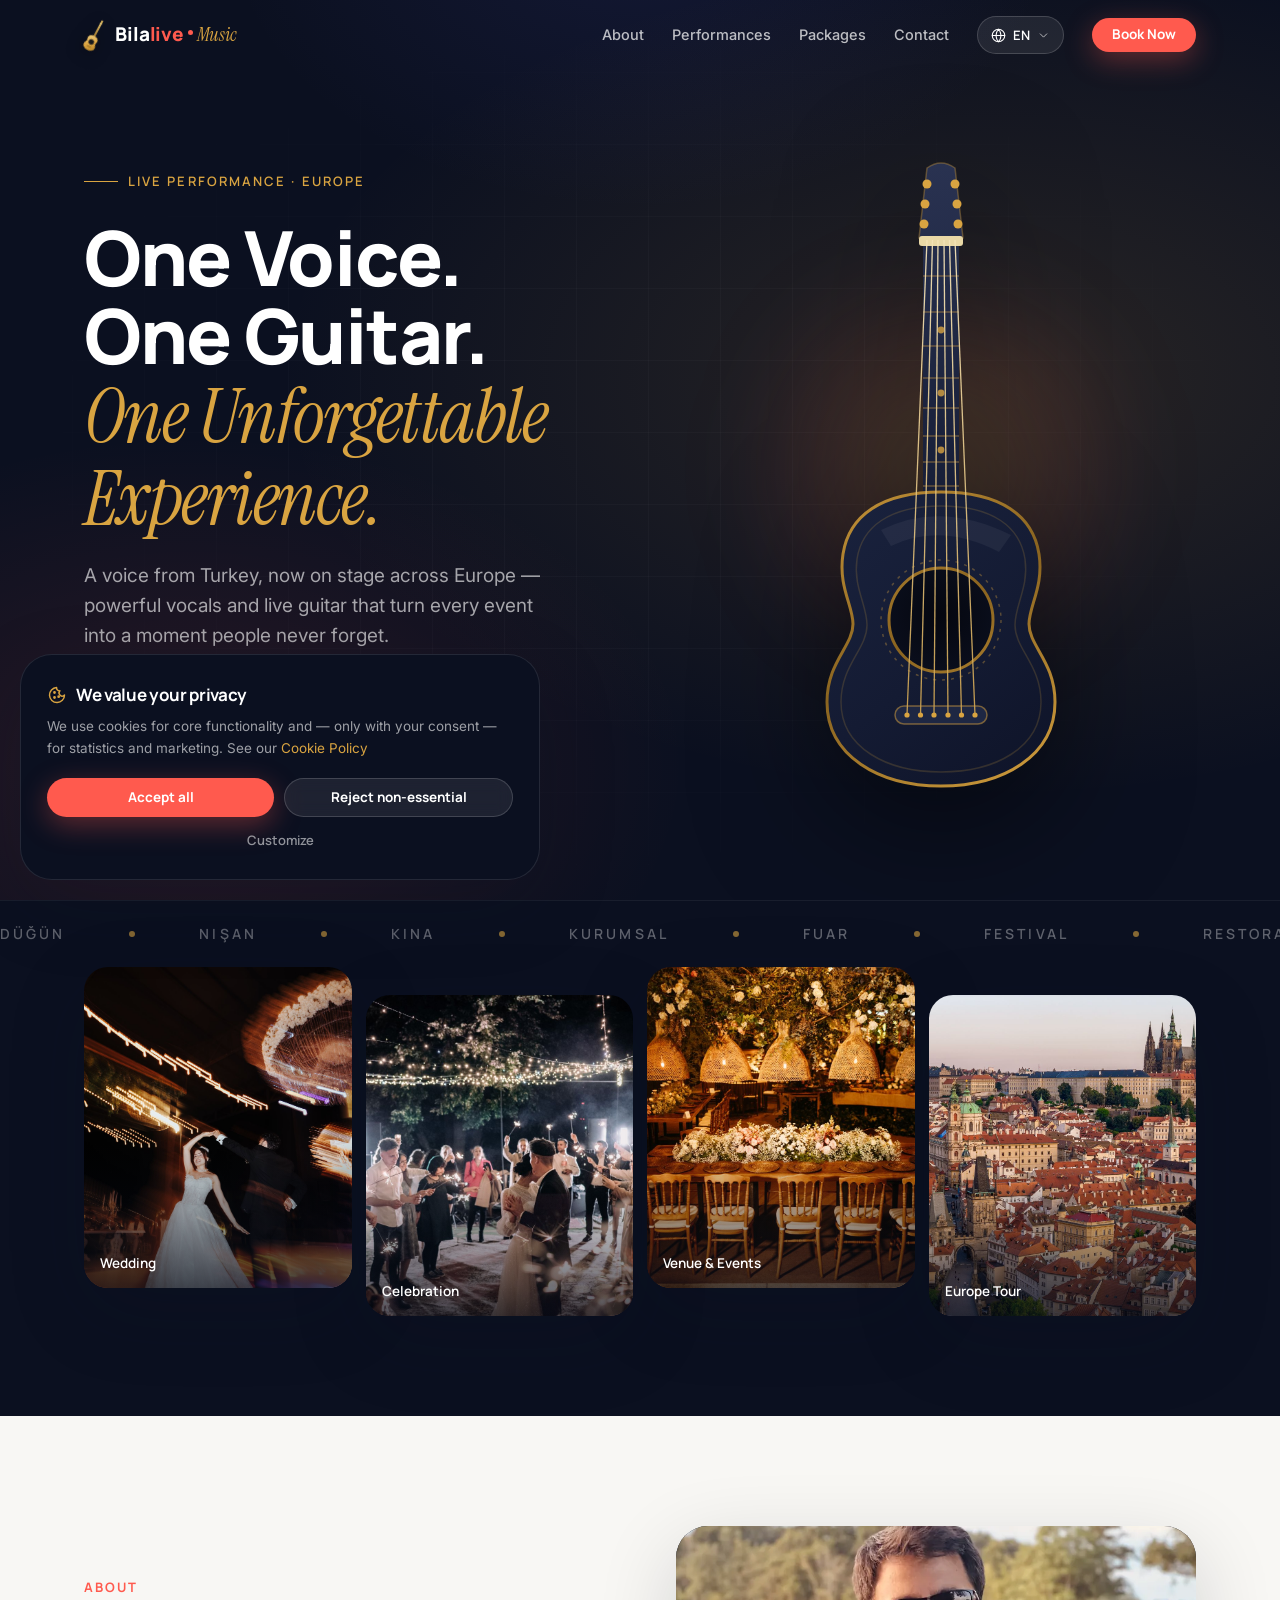
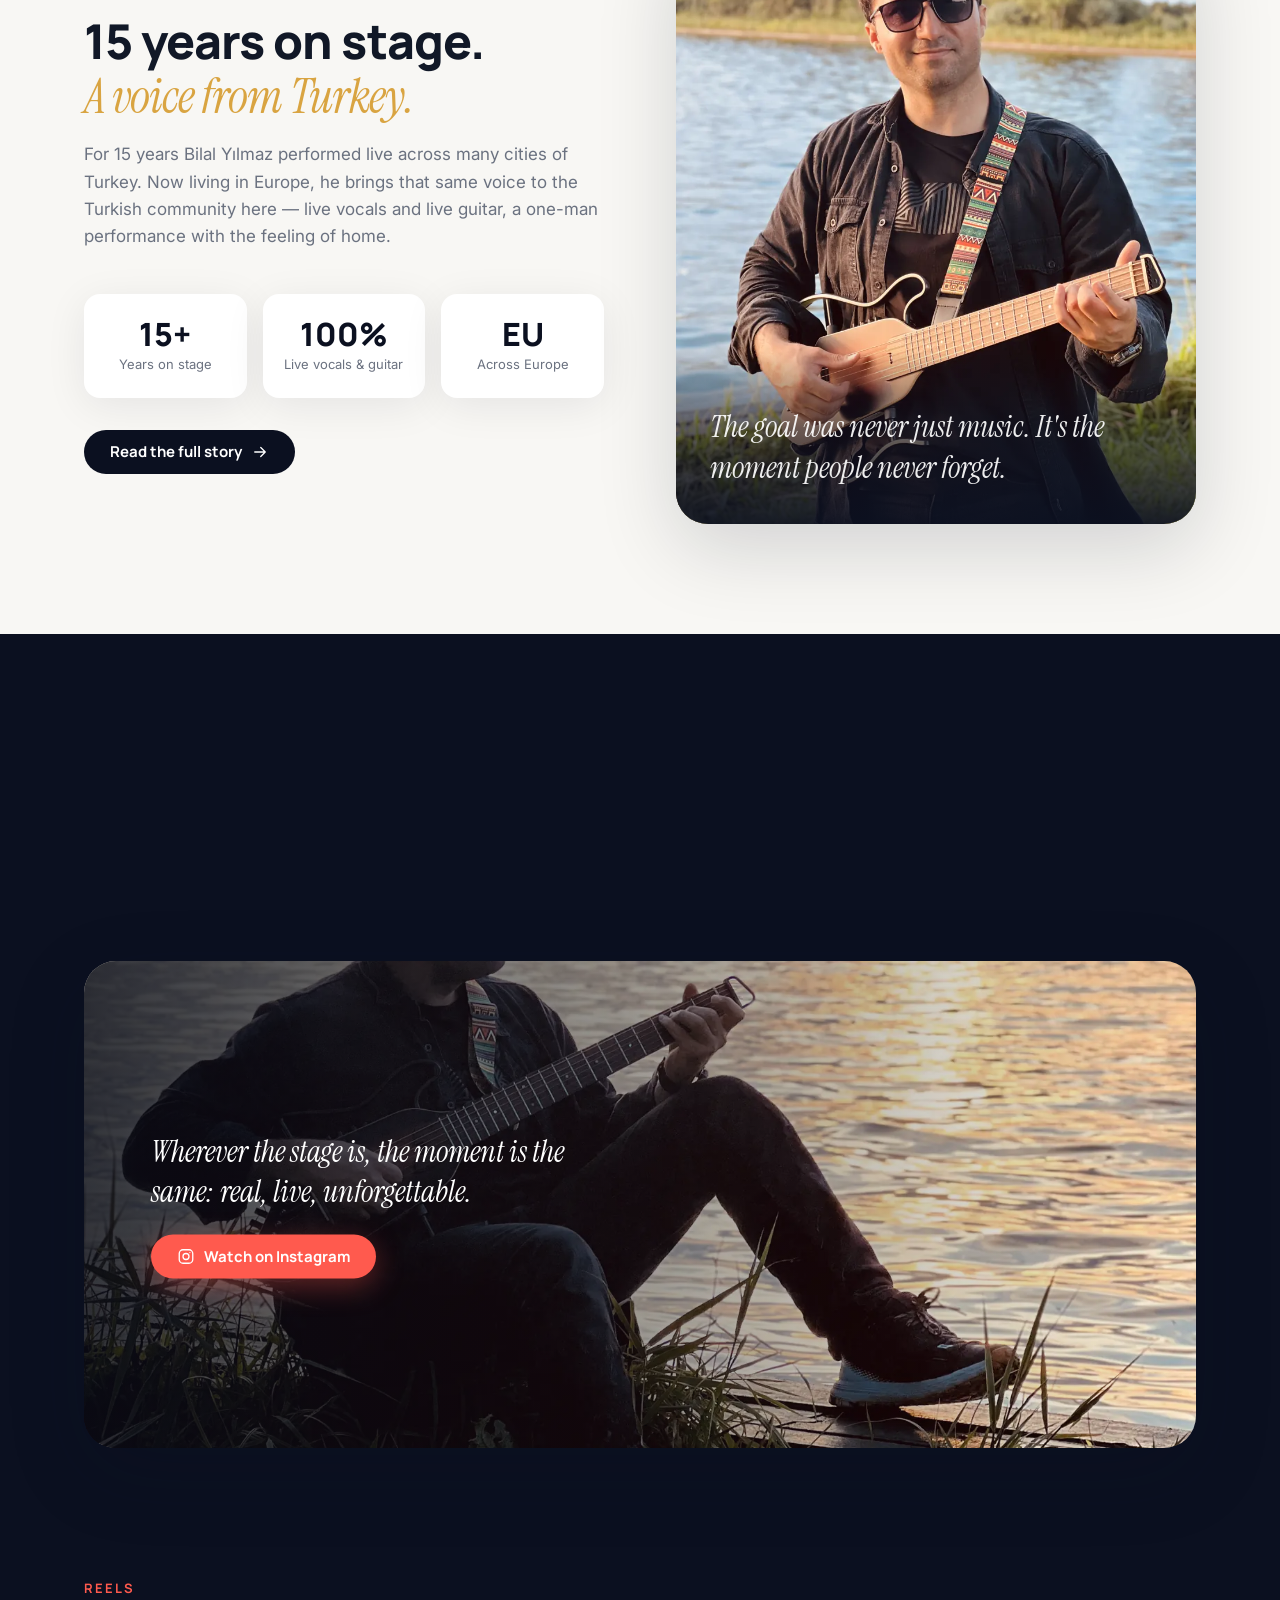
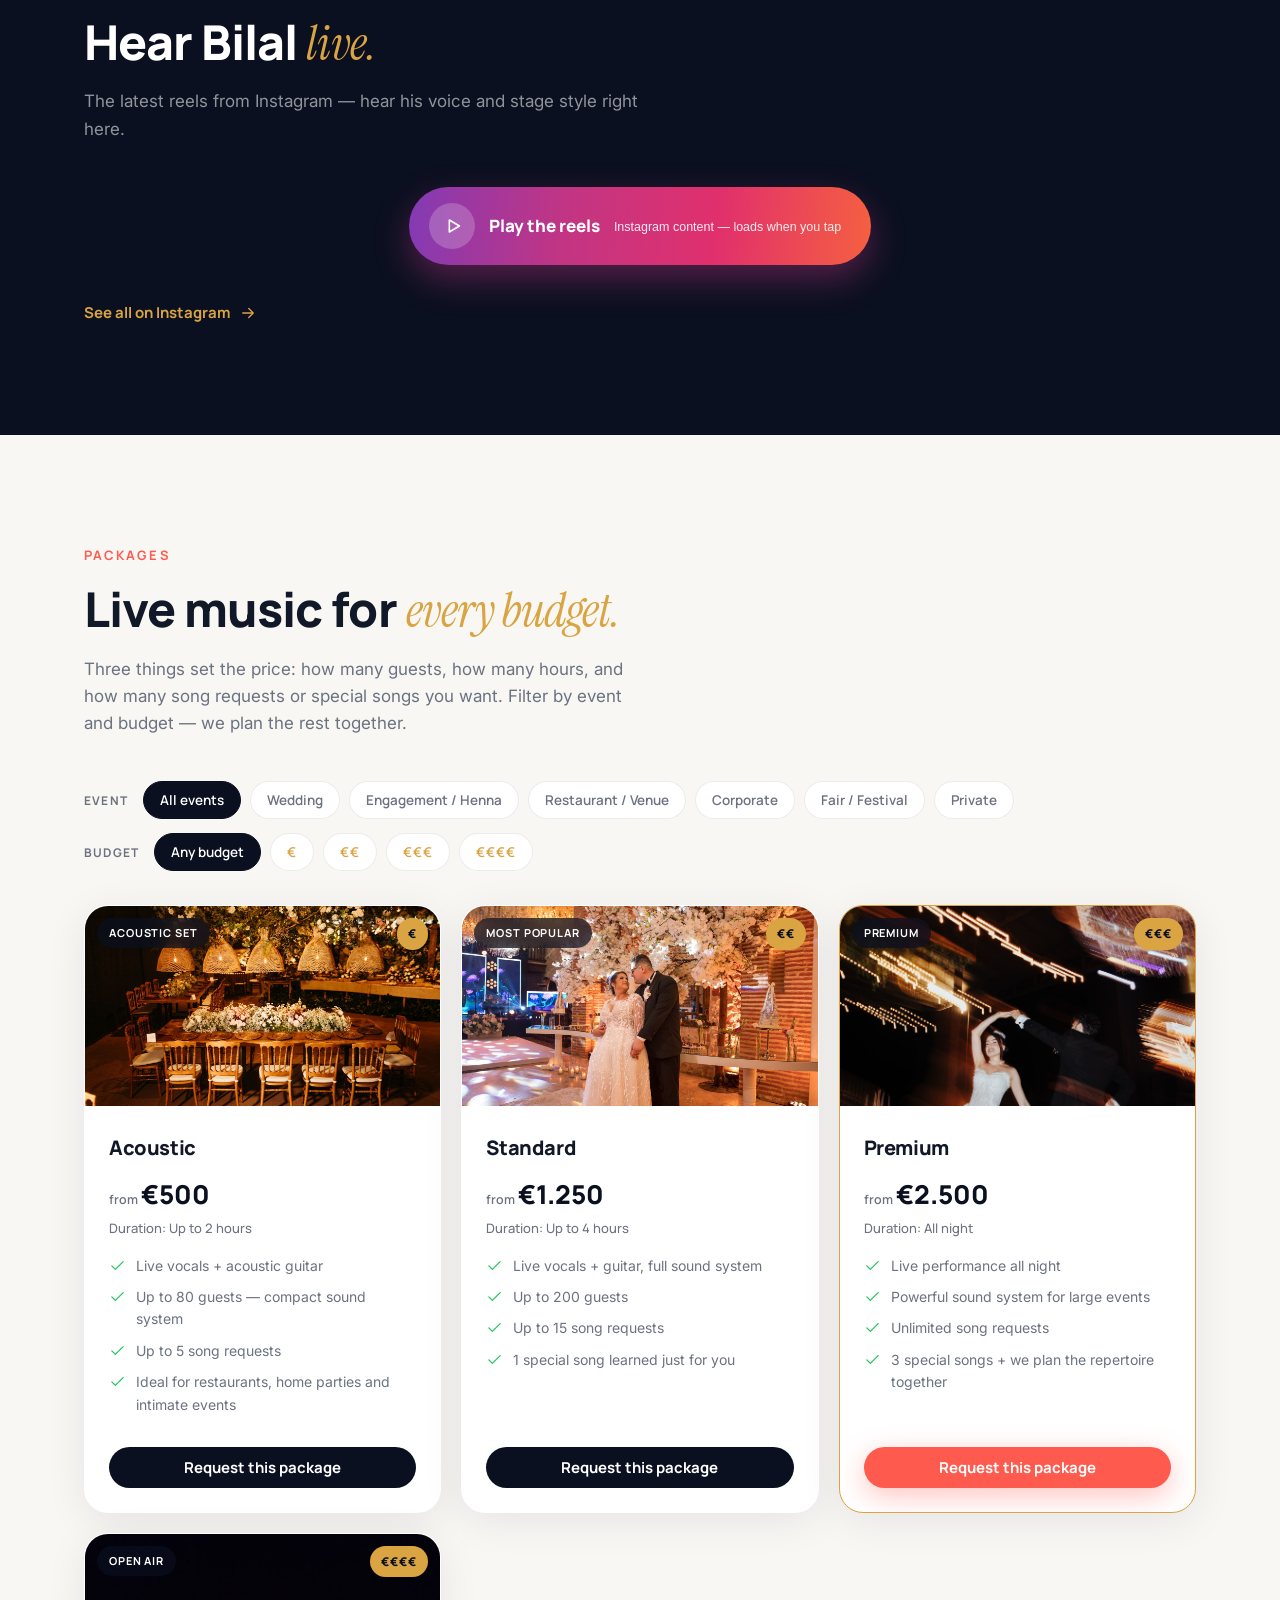
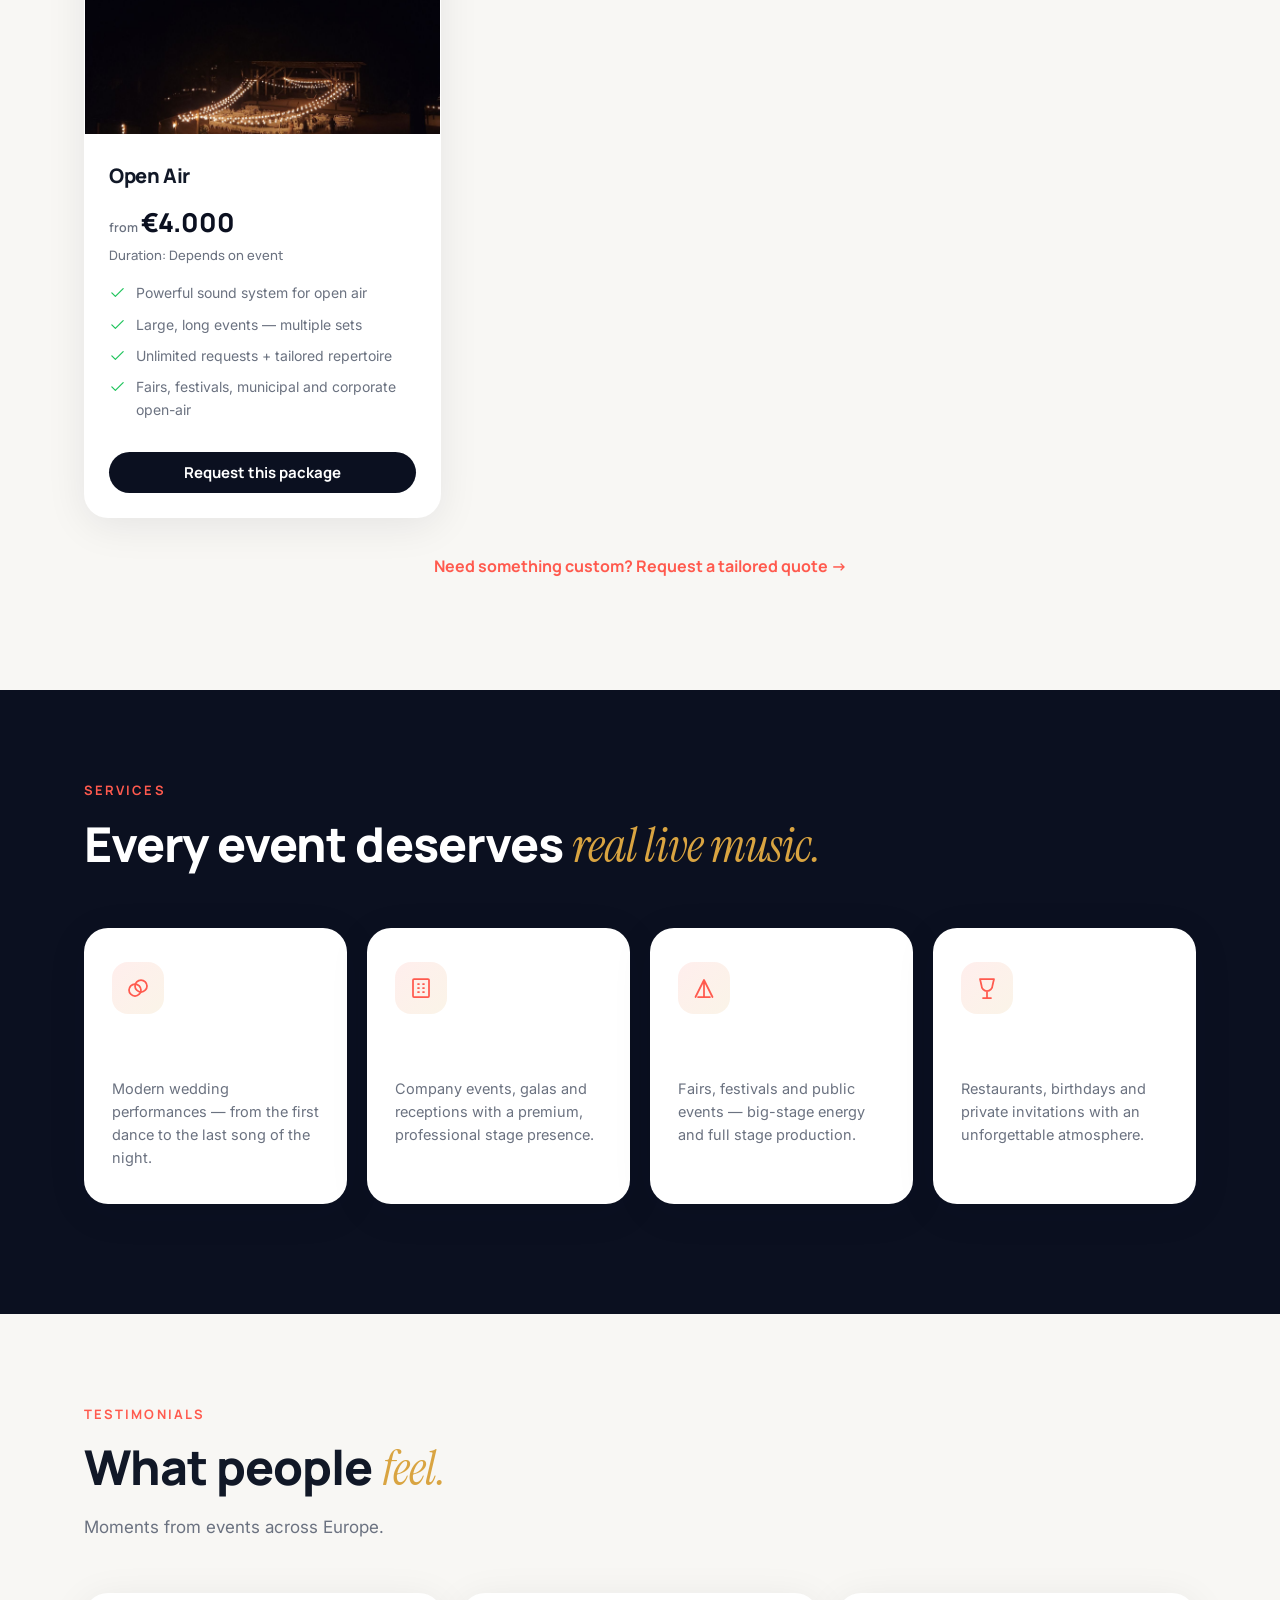
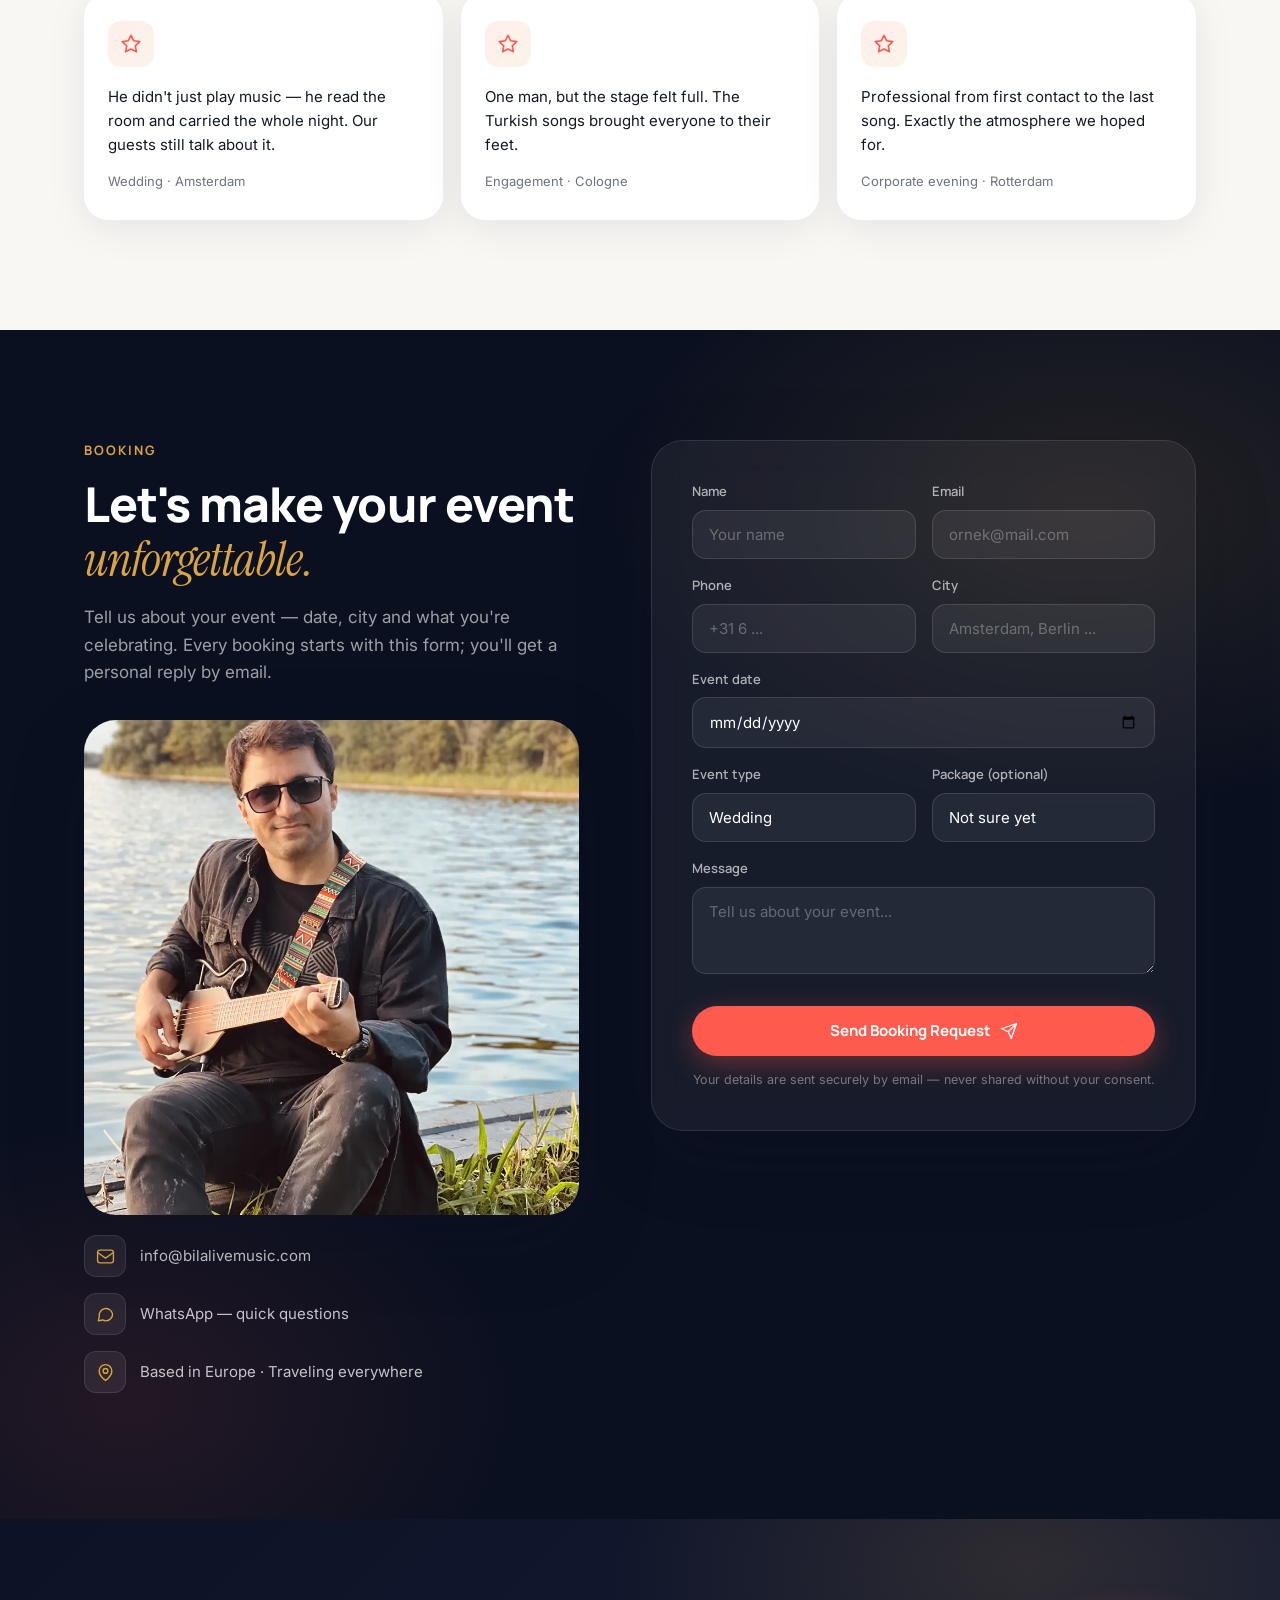
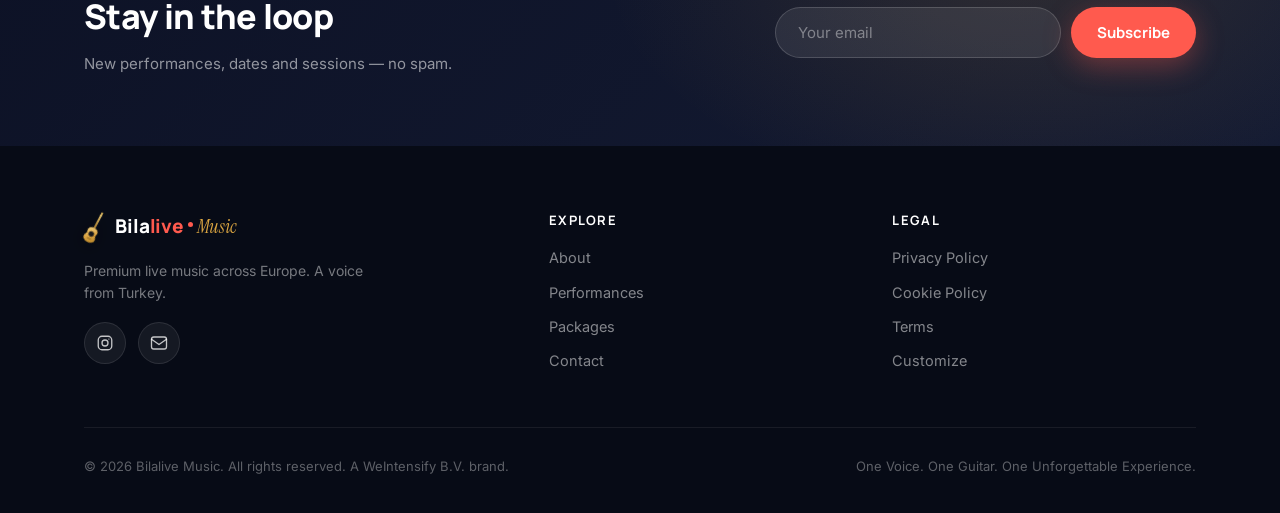
==== commit 461cb906: "i18n fix: translate the 'Etkinlik'/'Bütçe' filter labels (were hardcoded Turkish); cache v27 Co-Auth" ====
--- a/index.html
+++ b/index.html
@@ -14,7 +14,7 @@
 <link rel="preconnect" href="https://fonts.googleapis.com">
 <link rel="preconnect" href="https://fonts.gstatic.com" crossorigin>
 <link href="https://fonts.googleapis.com/css2?family=Manrope:wght@400;500;600;700;800&family=Inter:wght@400;500;600&family=Instrument+Serif:ital@0;1&display=swap" rel="stylesheet">
-<link rel="stylesheet" href="assets/css/style.css?v=26">
+<link rel="stylesheet" href="assets/css/style.css?v=27">
 <link rel="icon" href="data:image/svg+xml,%3Csvg xmlns='http://www.w3.org/2000/svg' viewBox='0 0 24 24' fill='none' stroke='%23D9A441' stroke-width='2' stroke-linecap='round' stroke-linejoin='round'%3E%3Cpath d='M9.9 2.4h4.2v2h-4.2z'/%3E%3Cpath d='M12 4.4v6.8'/%3E%3Cpath d='M12 11.2c-2.1 0-3.3 1.4-3.3 3 0 .9.4 1.5.4 2.2 0 .9-1.5 1.6-1.5 3.5 0 2 2 3.1 4.4 3.1s4.4-1.1 4.4-3.1c0-1.9-1.5-2.6-1.5-3.5 0-.7.4-1.3.4-2.2 0-1.6-1.2-3-3.3-3z'/%3E%3Ccircle cx='12' cy='18' r='1.7'/%3E%3C/svg%3E">
 <script type="application/ld+json">
 {
@@ -62,7 +62,7 @@
 
 <nav id="nav">
   <div class="nav-inner">
-    <a href="index.html" class="logo"><img src="assets/img/guitar-gold.svg?v=26" class="logo-mark" alt="" width="30" height="46"><span class="wm">Bila<span class="lg-live">live</span> <em>Music</em></span></a>
+    <a href="index.html" class="logo"><img src="assets/img/guitar-gold.svg?v=27" class="logo-mark" alt="" width="30" height="46"><span class="wm">Bila<span class="lg-live">live</span> <em>Music</em></span></a>
     <div class="nav-links">
       <a href="about.html" data-i18n="nav.about">Hakkımızda</a>
       <a href="#performances" data-i18n="nav.performances">Performanslar</a>
@@ -213,7 +213,7 @@
       <p style="margin-top:32px"><a href="about.html" class="btn btn-dark"><span data-i18n="about.more">Hikayenin tamamını oku</span><svg class="icon"><use href="#i-arrow"/></svg></a></p>
     </div>
     <div class="about-visual photo reveal">
-      <img src="assets/img/bilal-standing.webp?v=26" alt="Bilal Yılmaz — Bilalive Music" loading="lazy">
+      <img src="assets/img/bilal-standing.webp?v=27" alt="Bilal Yılmaz — Bilalive Music" loading="lazy">
       <div class="quote-over"><p class="serif" data-i18n="about.quote">"Amaç hiçbir zaman sadece müzik olmadı. Amaç, insanların asla unutmayacağı o an."</p></div>
     </div>
   </div>
@@ -228,7 +228,7 @@
       <p class="section-sub" data-i18n="vid.sub">Sahneden ve yoldan gerçek anlar. Yolculuğu Instagram'dan takip et: @bilalivemusic.</p>
     </div>
     <a class="perf-band reveal" href="https://www.instagram.com/bilalivemusic" target="_blank" rel="noopener" aria-label="Instagram: bilalivemusic">
-      <img src="assets/img/bilal-sunset-wide.webp?v=26" alt="Bilal Yılmaz — göl kenarında gün batımında canlı performans" loading="lazy">
+      <img src="assets/img/bilal-sunset-wide.webp?v=27" alt="Bilal Yılmaz — göl kenarında gün batımında canlı performans" loading="lazy">
       <div class="perf-band-inner">
         <p class="serif" data-i18n="vid.band">"Sahne neresi olursa olsun, an aynı: gerçek, canlı, unutulmaz."</p>
         <span class="btn btn-accent"><svg class="icon"><use href="#i-ig"/></svg><span data-i18n="vid.more">Instagram'da izle</span></span>
@@ -270,7 +270,7 @@
     </div>
     <div class="pkg-filters reveal">
       <div class="filter-row">
-        <span class="flabel">Etkinlik</span>
+        <span class="flabel" data-i18n="pk.lbl_event">Etkinlik</span>
         <button class="chip active" data-filter-event="all" data-i18n="pk.f_all">Tümü</button>
         <button class="chip" data-filter-event="wedding" data-i18n="pk.f_wedding">Düğün</button>
         <button class="chip" data-filter-event="engagement" data-i18n="pk.f_engagement">Nişan / Kına</button>
@@ -280,7 +280,7 @@
         <button class="chip" data-filter-event="private" data-i18n="pk.f_private">Özel Davet</button>
       </div>
       <div class="filter-row">
-        <span class="flabel">Bütçe</span>
+        <span class="flabel" data-i18n="pk.lbl_budget">Bütçe</span>
         <button class="chip active" data-filter-budget="all" data-i18n="pk.b_all">Tümü</button>
         <button class="chip" data-filter-budget="low"><span class="budget-dots">€</span></button>
         <button class="chip" data-filter-budget="mid"><span class="budget-dots">€€</span></button>
@@ -434,7 +434,7 @@
       <div class="eyebrow" style="color:var(--gold)" data-i18n="bk.eyebrow">Rezervasyon</div>
       <h2 class="section-title"><span data-i18n="bk.title1">Etkinliğini birlikte</span> <span class="serif" data-i18n="bk.title2">unutulmaz yapalım.</span></h2>
       <p class="lead" data-i18n="bk.lead">Etkinliğini anlat — tarih, şehir ve neyi kutladığın. Her rezervasyon bu formla başlar; sana e-posta ile kişisel dönüş yapıyoruz.</p>
-      <div class="booking-visual"><img src="assets/img/bilal-grass.webp?v=26" alt="Bilal Yılmaz — canlı performans" loading="lazy"></div>
+      <div class="booking-visual"><img src="assets/img/bilal-grass.webp?v=27" alt="Bilal Yılmaz — canlı performans" loading="lazy"></div>
       <div class="contact-line"><div class="ico"><svg class="icon"><use href="#i-mail"/></svg></div><span>info@bilalivemusic.com</span></div>
       <div class="contact-line"><div class="ico"><svg class="icon"><use href="#i-chat"/></svg></div><span data-i18n="bk.whats">WhatsApp — hızlı sorular için</span></div>
       <div class="contact-line"><div class="ico"><svg class="icon"><use href="#i-pin"/></svg></div><span data-i18n="bk.loc">Avrupa merkezli · Her yere geliriz</span></div>
@@ -500,7 +500,7 @@
   <div class="container">
     <div class="footer-top">
       <div class="footer-brand">
-        <a href="index.html" class="logo"><img src="assets/img/guitar-gold.svg?v=26" class="logo-mark" alt="" width="30" height="46"><span class="wm">Bila<span class="lg-live">live</span> <em>Music</em></span></a>
+        <a href="index.html" class="logo"><img src="assets/img/guitar-gold.svg?v=27" class="logo-mark" alt="" width="30" height="46"><span class="wm">Bila<span class="lg-live">live</span> <em>Music</em></span></a>
         <p data-i18n="ft.tag">Avrupa genelinde premium canlı müzik. Türkiye'den bir ses.</p>
         <div class="socials">
           <a href="https://www.instagram.com/bilalivemusic" target="_blank" rel="noopener" aria-label="Instagram"><svg class="icon"><use href="#i-ig"/></svg></a>
@@ -562,7 +562,7 @@
   email: "info@bilalivemusic.com"
 };
 </script>
-<script src="assets/js/i18n.js?v=26"></script>
-<script src="assets/js/app.js?v=26"></script>
+<script src="assets/js/i18n.js?v=27"></script>
+<script src="assets/js/app.js?v=27"></script>
 </body>
 </html>
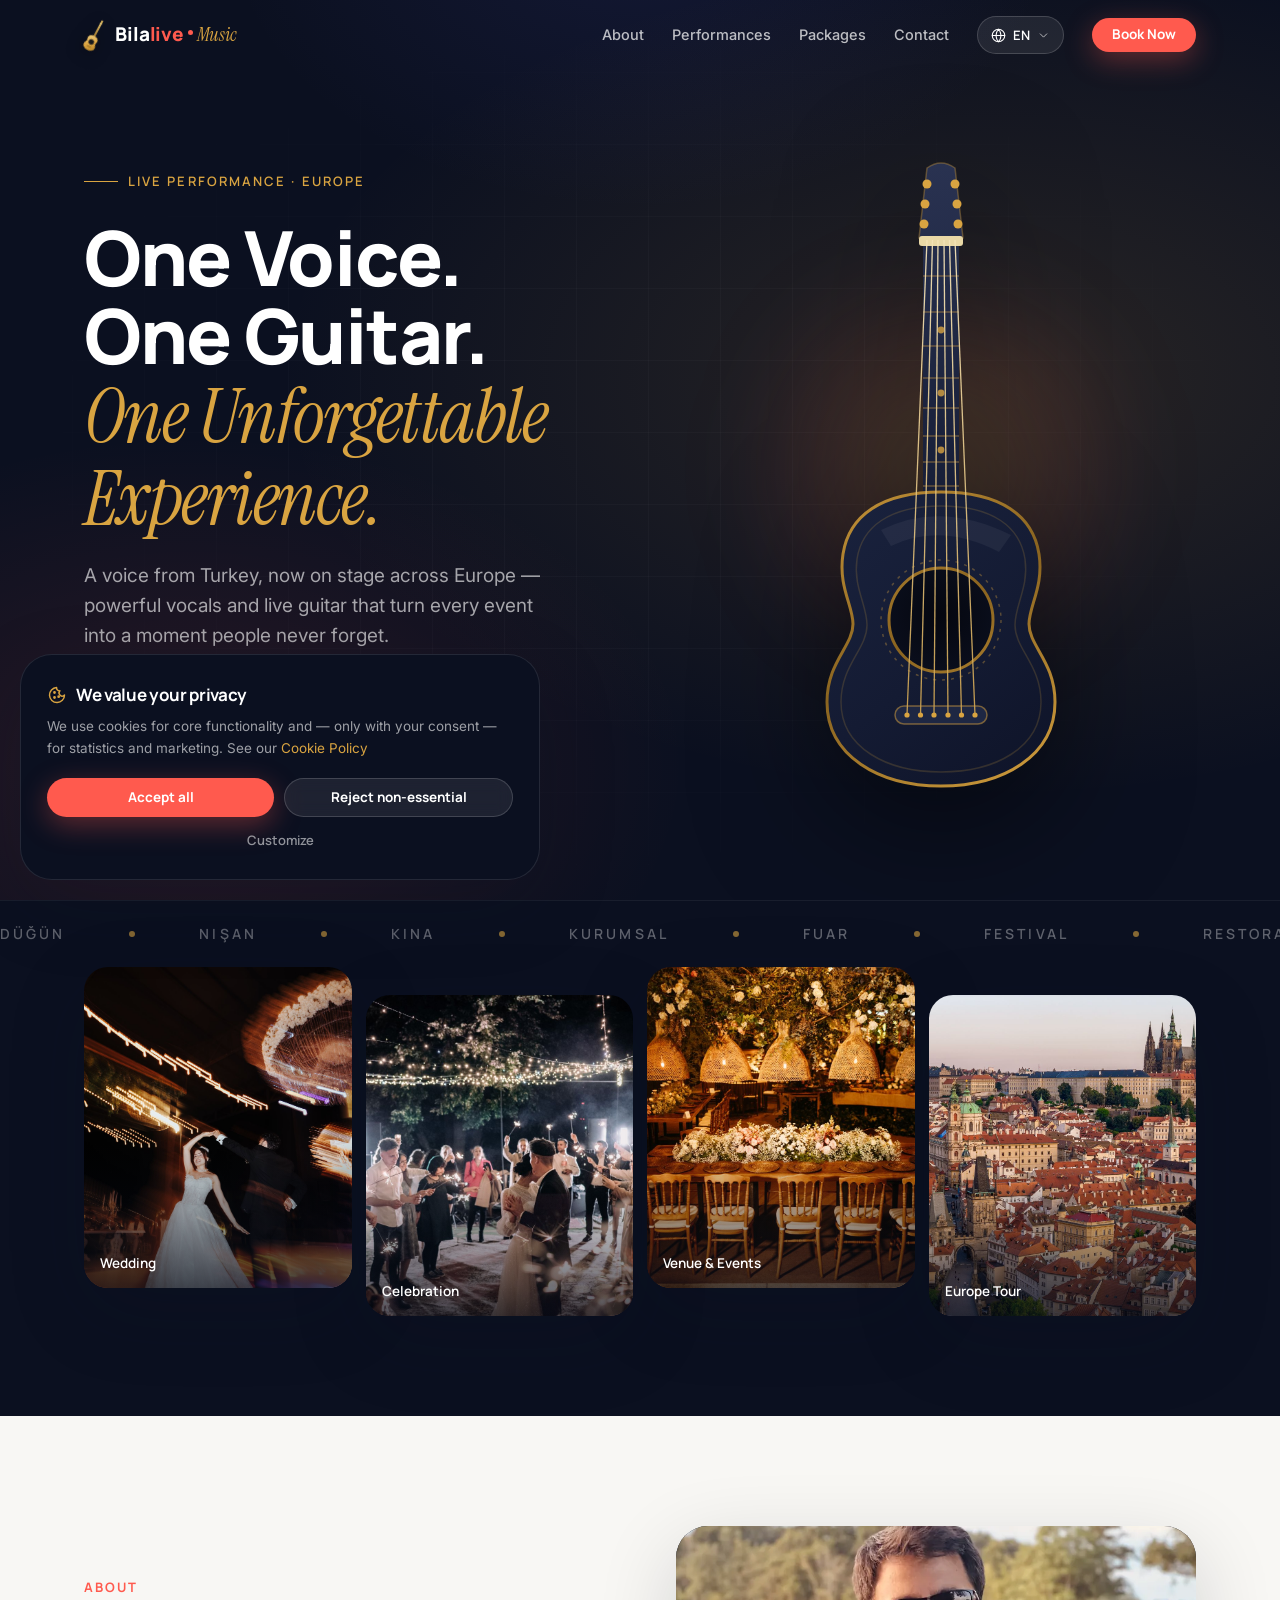
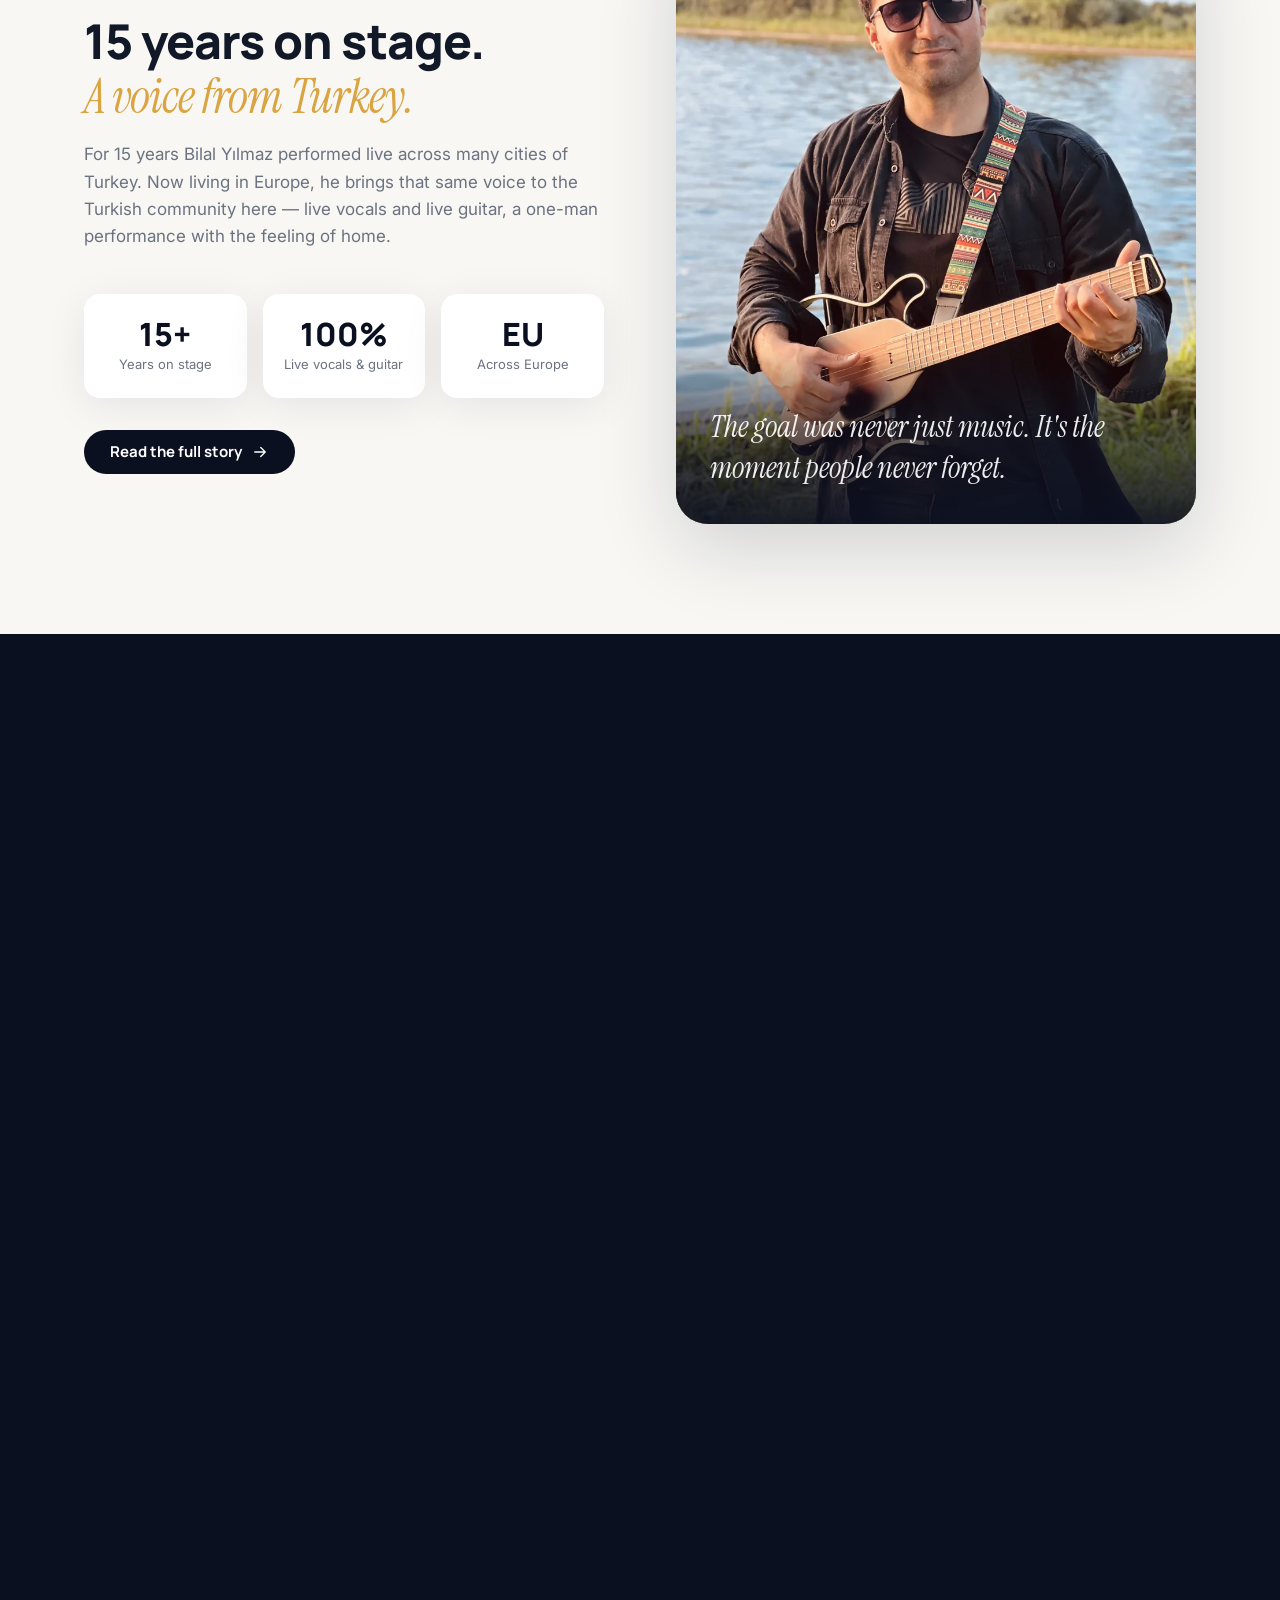
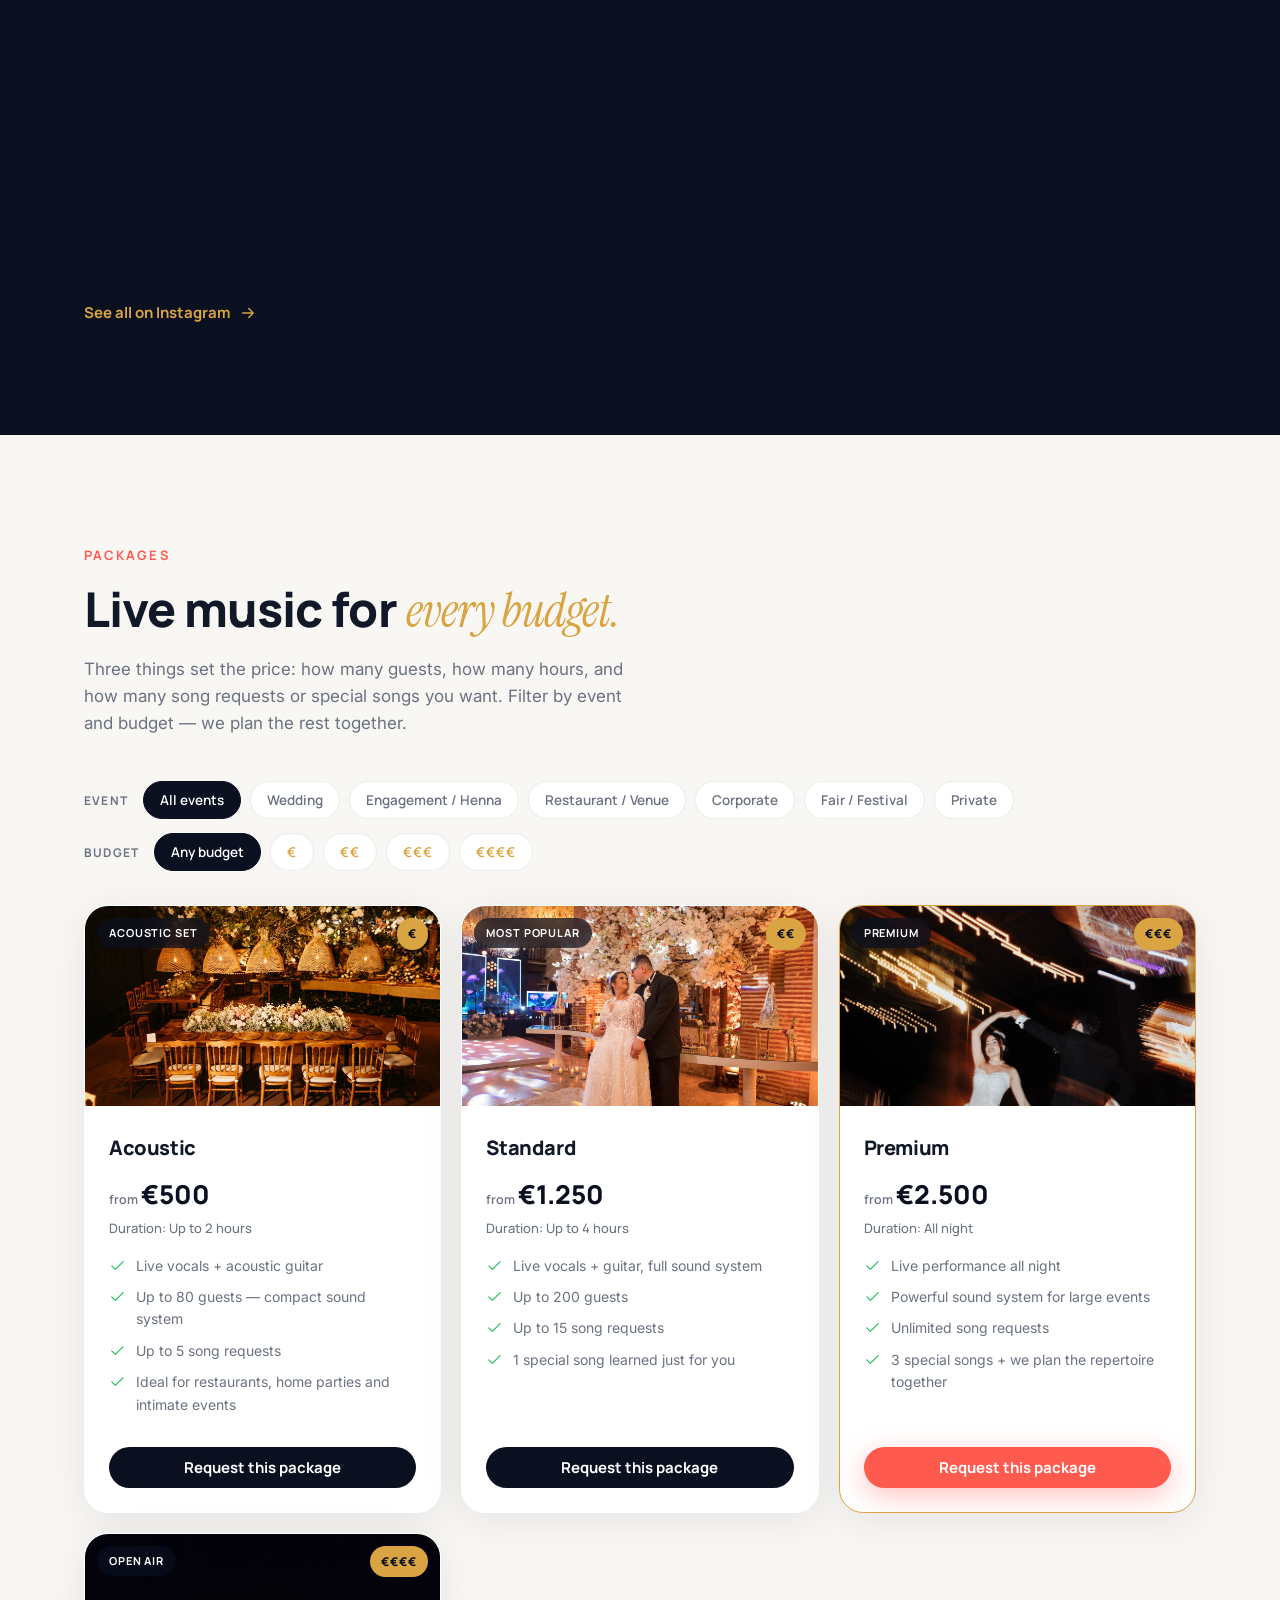
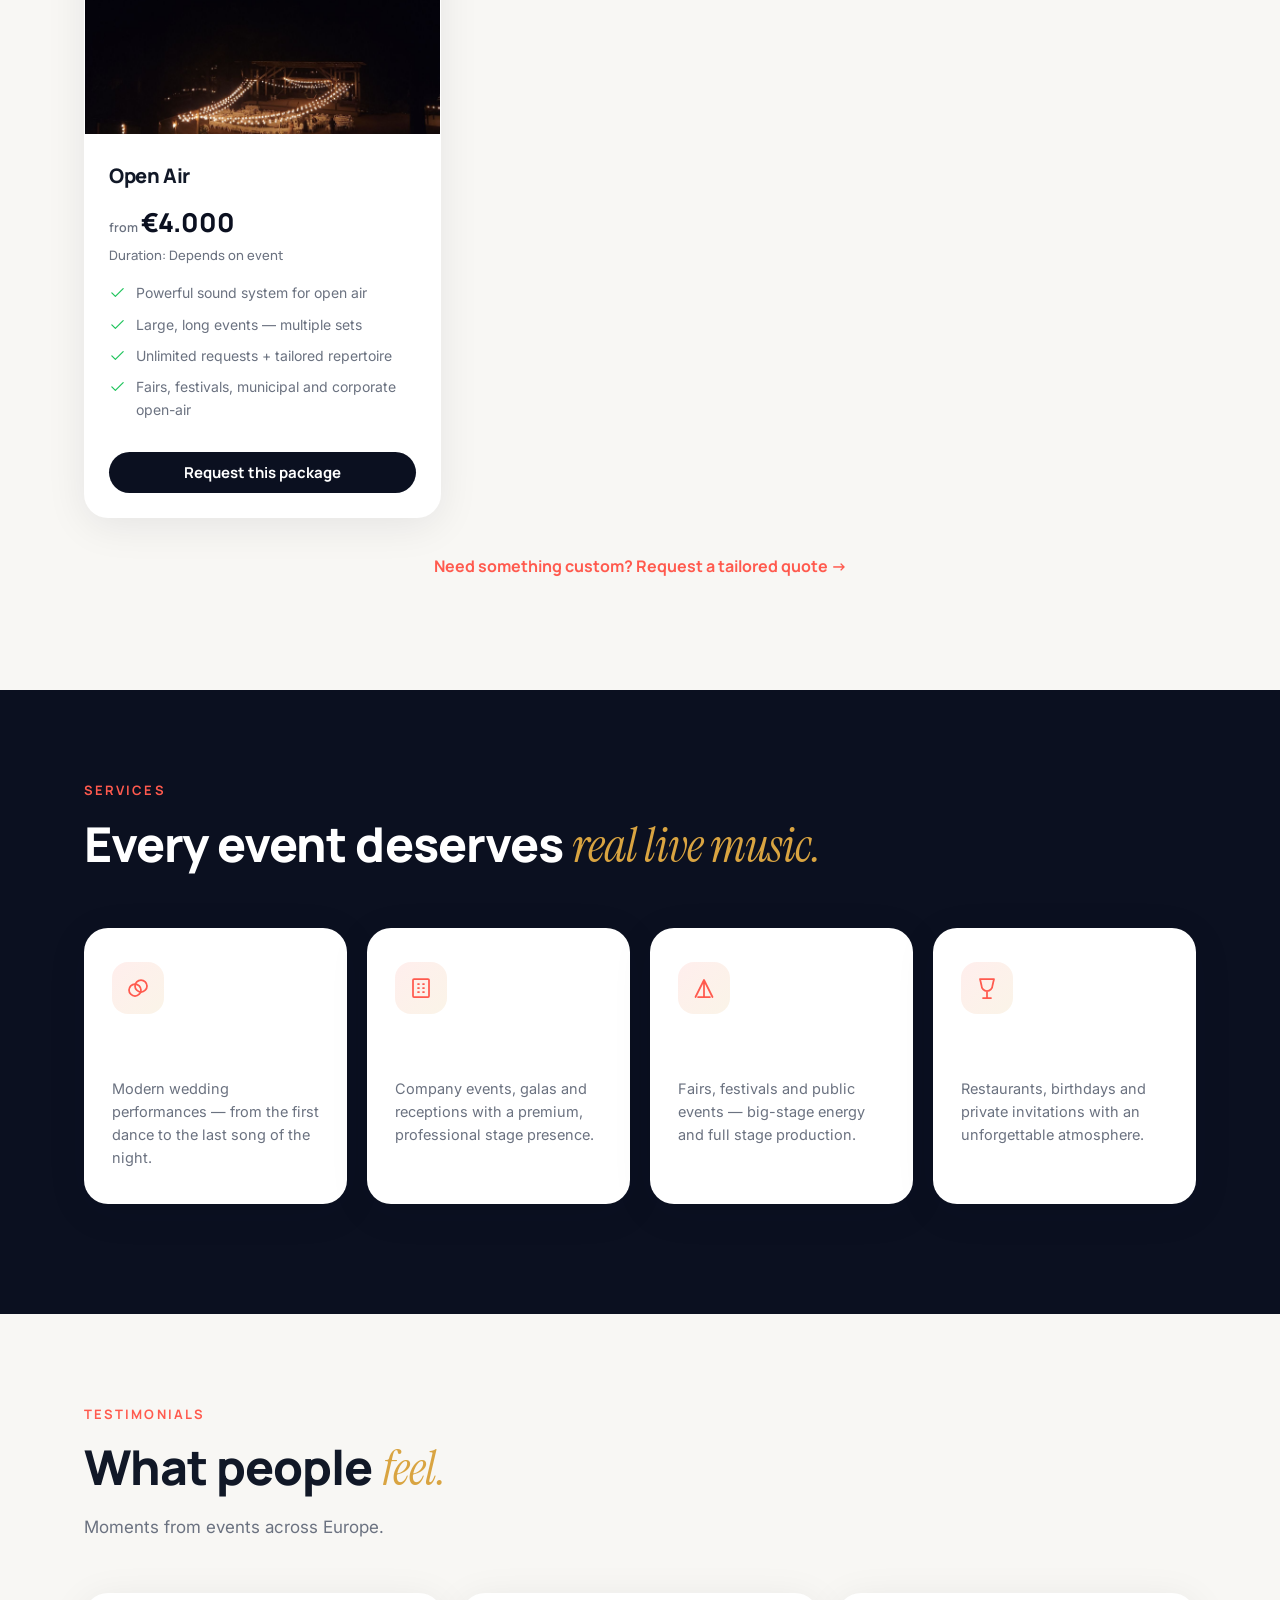
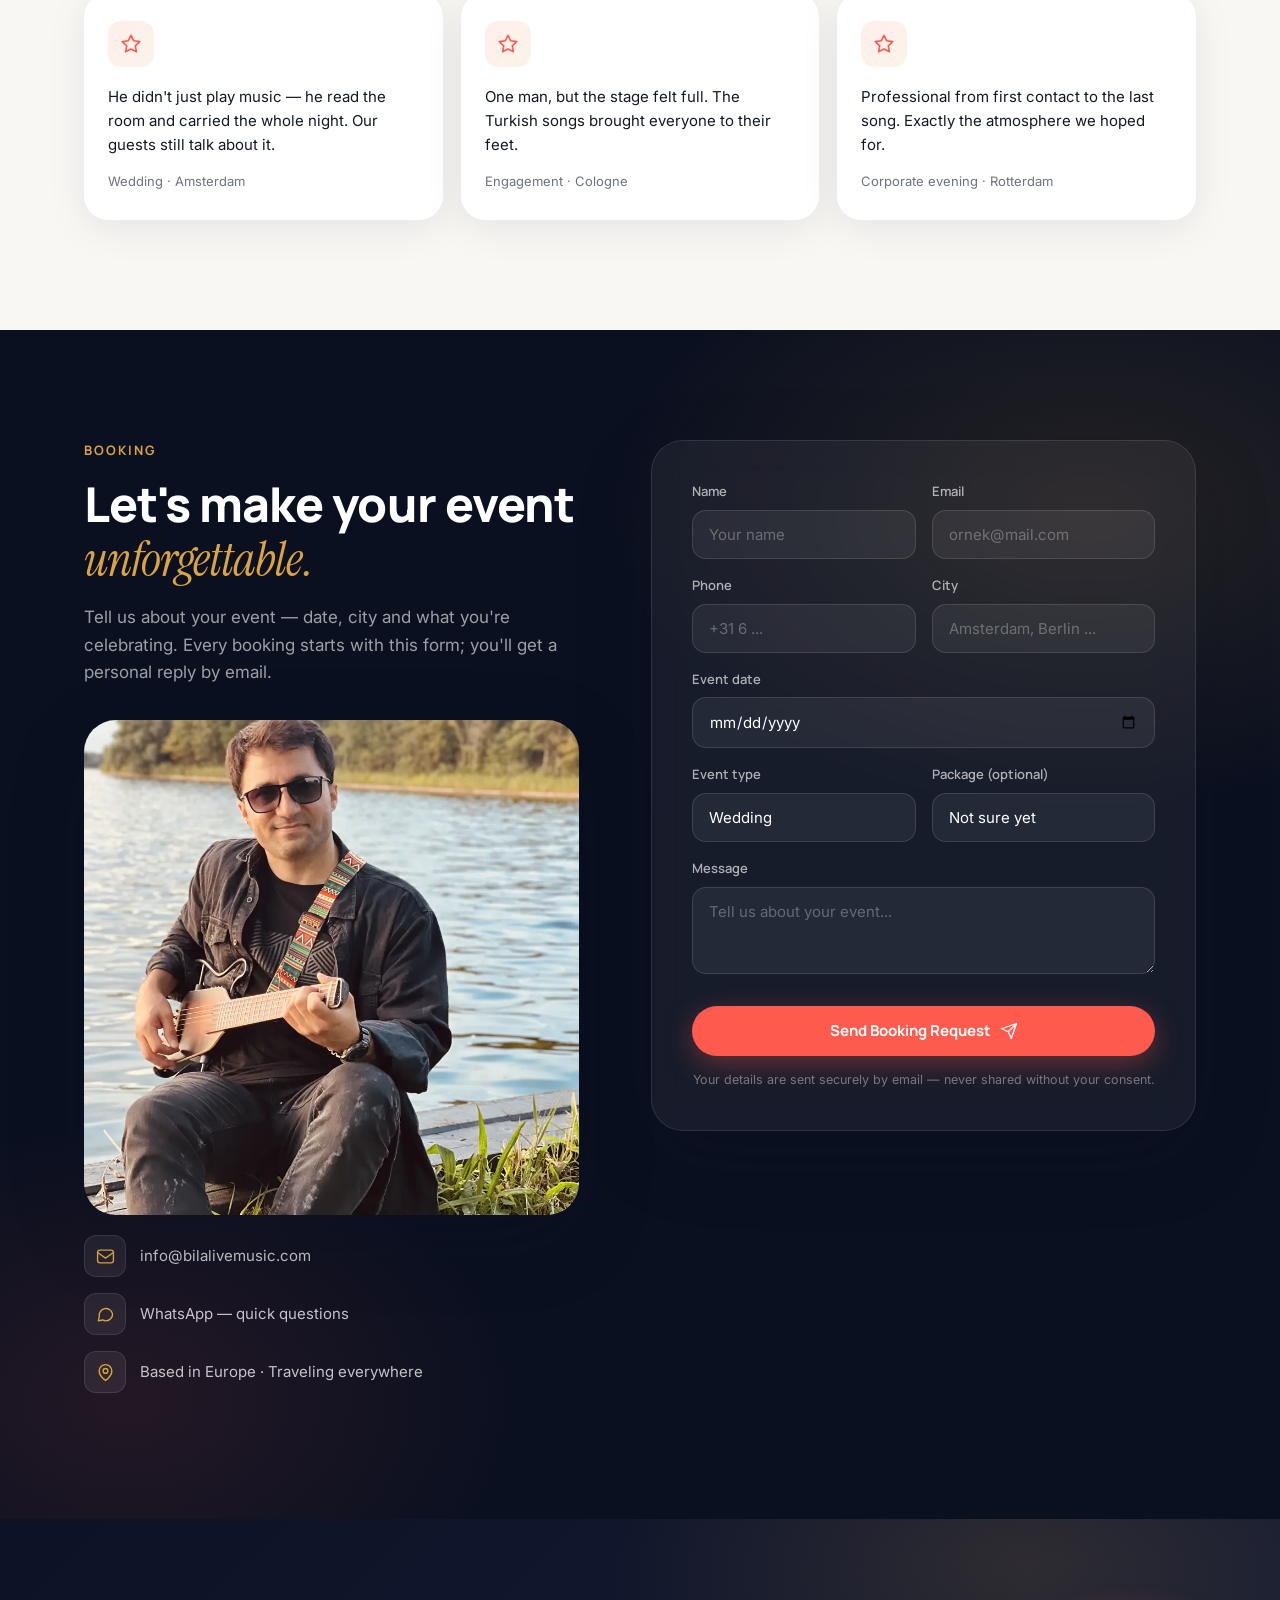
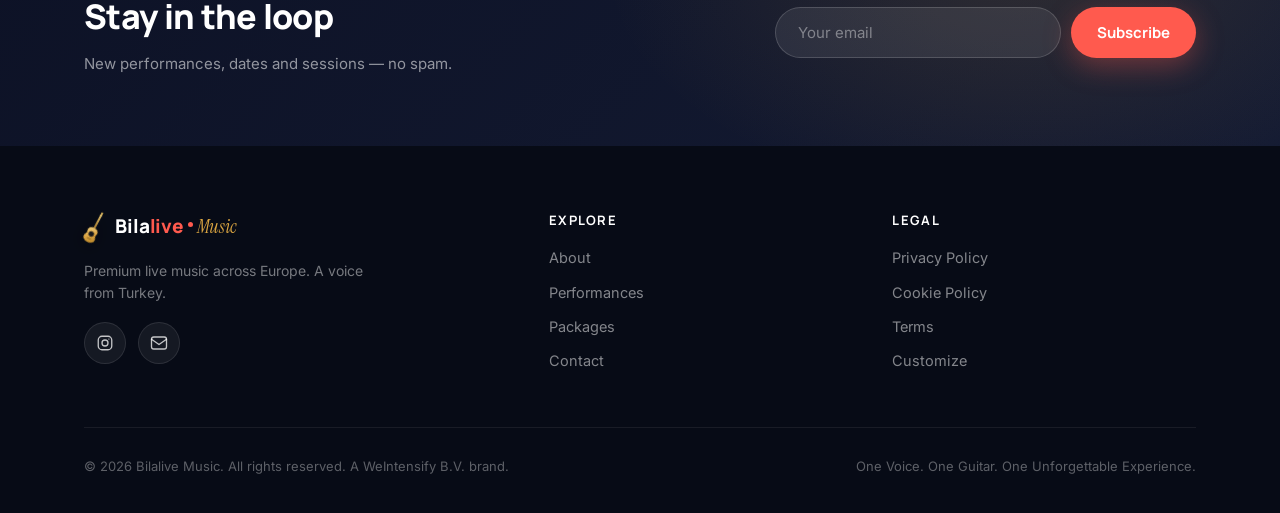
==== commit e7d7a988: "Reels: show all 12 reels + custom song-title caption per card (Song — Artist from IG caption) Fetche" ====
--- a/index.html
+++ b/index.html
@@ -14,7 +14,7 @@
 <link rel="preconnect" href="https://fonts.googleapis.com">
 <link rel="preconnect" href="https://fonts.gstatic.com" crossorigin>
 <link href="https://fonts.googleapis.com/css2?family=Manrope:wght@400;500;600;700;800&family=Inter:wght@400;500;600&family=Instrument+Serif:ital@0;1&display=swap" rel="stylesheet">
-<link rel="stylesheet" href="assets/css/style.css?v=27">
+<link rel="stylesheet" href="assets/css/style.css?v=28">
 <link rel="icon" href="data:image/svg+xml,%3Csvg xmlns='http://www.w3.org/2000/svg' viewBox='0 0 24 24' fill='none' stroke='%23D9A441' stroke-width='2' stroke-linecap='round' stroke-linejoin='round'%3E%3Cpath d='M9.9 2.4h4.2v2h-4.2z'/%3E%3Cpath d='M12 4.4v6.8'/%3E%3Cpath d='M12 11.2c-2.1 0-3.3 1.4-3.3 3 0 .9.4 1.5.4 2.2 0 .9-1.5 1.6-1.5 3.5 0 2 2 3.1 4.4 3.1s4.4-1.1 4.4-3.1c0-1.9-1.5-2.6-1.5-3.5 0-.7.4-1.3.4-2.2 0-1.6-1.2-3-3.3-3z'/%3E%3Ccircle cx='12' cy='18' r='1.7'/%3E%3C/svg%3E">
 <script type="application/ld+json">
 {
@@ -62,7 +62,7 @@
 
 <nav id="nav">
   <div class="nav-inner">
-    <a href="index.html" class="logo"><img src="assets/img/guitar-gold.svg?v=27" class="logo-mark" alt="" width="30" height="46"><span class="wm">Bila<span class="lg-live">live</span> <em>Music</em></span></a>
+    <a href="index.html" class="logo"><img src="assets/img/guitar-gold.svg?v=28" class="logo-mark" alt="" width="30" height="46"><span class="wm">Bila<span class="lg-live">live</span> <em>Music</em></span></a>
     <div class="nav-links">
       <a href="about.html" data-i18n="nav.about">Hakkımızda</a>
       <a href="#performances" data-i18n="nav.performances">Performanslar</a>
@@ -213,7 +213,7 @@
       <p style="margin-top:32px"><a href="about.html" class="btn btn-dark"><span data-i18n="about.more">Hikayenin tamamını oku</span><svg class="icon"><use href="#i-arrow"/></svg></a></p>
     </div>
     <div class="about-visual photo reveal">
-      <img src="assets/img/bilal-standing.webp?v=27" alt="Bilal Yılmaz — Bilalive Music" loading="lazy">
+      <img src="assets/img/bilal-standing.webp?v=28" alt="Bilal Yılmaz — Bilalive Music" loading="lazy">
       <div class="quote-over"><p class="serif" data-i18n="about.quote">"Amaç hiçbir zaman sadece müzik olmadı. Amaç, insanların asla unutmayacağı o an."</p></div>
     </div>
   </div>
@@ -228,7 +228,7 @@
       <p class="section-sub" data-i18n="vid.sub">Sahneden ve yoldan gerçek anlar. Yolculuğu Instagram'dan takip et: @bilalivemusic.</p>
     </div>
     <a class="perf-band reveal" href="https://www.instagram.com/bilalivemusic" target="_blank" rel="noopener" aria-label="Instagram: bilalivemusic">
-      <img src="assets/img/bilal-sunset-wide.webp?v=27" alt="Bilal Yılmaz — göl kenarında gün batımında canlı performans" loading="lazy">
+      <img src="assets/img/bilal-sunset-wide.webp?v=28" alt="Bilal Yılmaz — göl kenarında gün batımında canlı performans" loading="lazy">
       <div class="perf-band-inner">
         <p class="serif" data-i18n="vid.band">"Sahne neresi olursa olsun, an aynı: gerçek, canlı, unutulmaz."</p>
         <span class="btn btn-accent"><svg class="icon"><use href="#i-ig"/></svg><span data-i18n="vid.more">Instagram'da izle</span></span>
@@ -246,7 +246,8 @@
       <p class="section-sub" data-i18n="rl.sub">Instagram'daki en yeni reels — sesini ve sahne tarzını buradan duy.</p>
     </div>
   </div>
-  <div class="reels-wrap reveal" id="reelsWrap" data-reels="DcHq79Bj2xm,DcHqFjBDmm0,DcJWSHpFTdD,DcH0TaekciP,DcHz83ODbl-,DcHys-YnTJb,DcHw8oalb6G,DcHwJ2ZE92d">
+  <div class="reels-wrap reveal" id="reelsWrap">
+    <script type="application/json" id="reelsData">[{"c":"DcHq79Bj2xm","t":"Senden Güzeli Mi Var","a":"Emre Fel"},{"c":"DcHqFjBDmm0","t":"Sakinleştim","a":"Pinhani"},{"c":"DcJWSHpFTdD","t":"Ayva Çiçek Açmış","a":""},{"c":"DcH0TaekciP","t":"Erkilet Güzeli Bağlar Bozuyor","a":"Candan Erçetin"},{"c":"DcHz83ODbl-","t":"Ada Sahilleri","a":""},{"c":"DcHys-YnTJb","t":"Yandırdın Kalbimi","a":"Aysel Elizade"},{"c":"DcHw8oalb6G","t":"Bu Gala Daşlı Gala","a":""},{"c":"DcHwJ2ZE92d","t":"Psikopatım","a":"MFÖ"},{"c":"DcHv3agElFA","t":"Yokluğunda","a":"Leyla The Band"},{"c":"DcHuPjvmInu","t":"Aşkı Kıyamet","a":"Emre Altuğ"},{"c":"DcHtDLbCJv4","t":"Ver Bana Düşlerimi","a":"Murat Kekilli"},{"c":"DcHhpH6CueC","t":"Deli Deli","a":"MFÖ"}]</script>
     <button class="reels-cover" id="reelsLoad" type="button">
       <span class="reels-cover-inner">
         <span class="reels-play"><svg class="icon"><use href="#i-play"/></svg></span>
@@ -434,7 +435,7 @@
       <div class="eyebrow" style="color:var(--gold)" data-i18n="bk.eyebrow">Rezervasyon</div>
       <h2 class="section-title"><span data-i18n="bk.title1">Etkinliğini birlikte</span> <span class="serif" data-i18n="bk.title2">unutulmaz yapalım.</span></h2>
       <p class="lead" data-i18n="bk.lead">Etkinliğini anlat — tarih, şehir ve neyi kutladığın. Her rezervasyon bu formla başlar; sana e-posta ile kişisel dönüş yapıyoruz.</p>
-      <div class="booking-visual"><img src="assets/img/bilal-grass.webp?v=27" alt="Bilal Yılmaz — canlı performans" loading="lazy"></div>
+      <div class="booking-visual"><img src="assets/img/bilal-grass.webp?v=28" alt="Bilal Yılmaz — canlı performans" loading="lazy"></div>
       <div class="contact-line"><div class="ico"><svg class="icon"><use href="#i-mail"/></svg></div><span>info@bilalivemusic.com</span></div>
       <div class="contact-line"><div class="ico"><svg class="icon"><use href="#i-chat"/></svg></div><span data-i18n="bk.whats">WhatsApp — hızlı sorular için</span></div>
       <div class="contact-line"><div class="ico"><svg class="icon"><use href="#i-pin"/></svg></div><span data-i18n="bk.loc">Avrupa merkezli · Her yere geliriz</span></div>
@@ -500,7 +501,7 @@
   <div class="container">
     <div class="footer-top">
       <div class="footer-brand">
-        <a href="index.html" class="logo"><img src="assets/img/guitar-gold.svg?v=27" class="logo-mark" alt="" width="30" height="46"><span class="wm">Bila<span class="lg-live">live</span> <em>Music</em></span></a>
+        <a href="index.html" class="logo"><img src="assets/img/guitar-gold.svg?v=28" class="logo-mark" alt="" width="30" height="46"><span class="wm">Bila<span class="lg-live">live</span> <em>Music</em></span></a>
         <p data-i18n="ft.tag">Avrupa genelinde premium canlı müzik. Türkiye'den bir ses.</p>
         <div class="socials">
           <a href="https://www.instagram.com/bilalivemusic" target="_blank" rel="noopener" aria-label="Instagram"><svg class="icon"><use href="#i-ig"/></svg></a>
@@ -562,7 +563,7 @@
   email: "info@bilalivemusic.com"
 };
 </script>
-<script src="assets/js/i18n.js?v=27"></script>
-<script src="assets/js/app.js?v=27"></script>
+<script src="assets/js/i18n.js?v=28"></script>
+<script src="assets/js/app.js?v=28"></script>
 </body>
 </html>
--- a/assets/css/style.css
+++ b/assets/css/style.css
@@ -170,8 +170,12 @@
 .reels-marquee{overflow-x:auto;overflow-y:hidden;-webkit-overflow-scrolling:touch;scrollbar-width:none}
 .reels-marquee::-webkit-scrollbar{display:none}
 .reels-track{display:flex;gap:16px;padding:4px 24px;width:max-content}
-.reel-card{flex:0 0 auto;width:min(300px,72vw);height:454px;border-radius:var(--r-md);overflow:hidden;background:#000;box-shadow:var(--shadow-deep)}
+.reel-card{position:relative;flex:0 0 auto;width:min(300px,72vw);height:454px;border-radius:var(--r-md);overflow:hidden;background:#000;box-shadow:var(--shadow-deep)}
 .reel-card iframe{width:100%;height:640px;border:0;display:block}
+.reel-cap{position:absolute;left:0;right:0;bottom:0;z-index:2;pointer-events:none;padding:30px 15px 13px;background:linear-gradient(0deg,rgba(7,11,22,.96),rgba(7,11,22,.6) 62%,transparent)}
+.reel-cap .song{display:flex;align-items:center;gap:8px;color:#fff;font-family:'Manrope',sans-serif;font-weight:700;font-size:14.5px;line-height:1.25}
+.reel-cap .song .icon{width:15px;height:15px;color:var(--gold);flex:0 0 auto}
+.reel-cap .artist{display:block;margin-top:2px;padding-left:23px;color:rgba(255,255,255,.68);font-size:12.5px}
 @media(max-width:560px){.reel-card{height:430px}}
 /* floating WhatsApp chat widget */
 .wa-widget{position:fixed;left:22px;bottom:22px;z-index:95;display:flex;flex-direction:column;align-items:flex-start;gap:14px;transition:opacity .3s,transform .3s,visibility .3s;pointer-events:none}
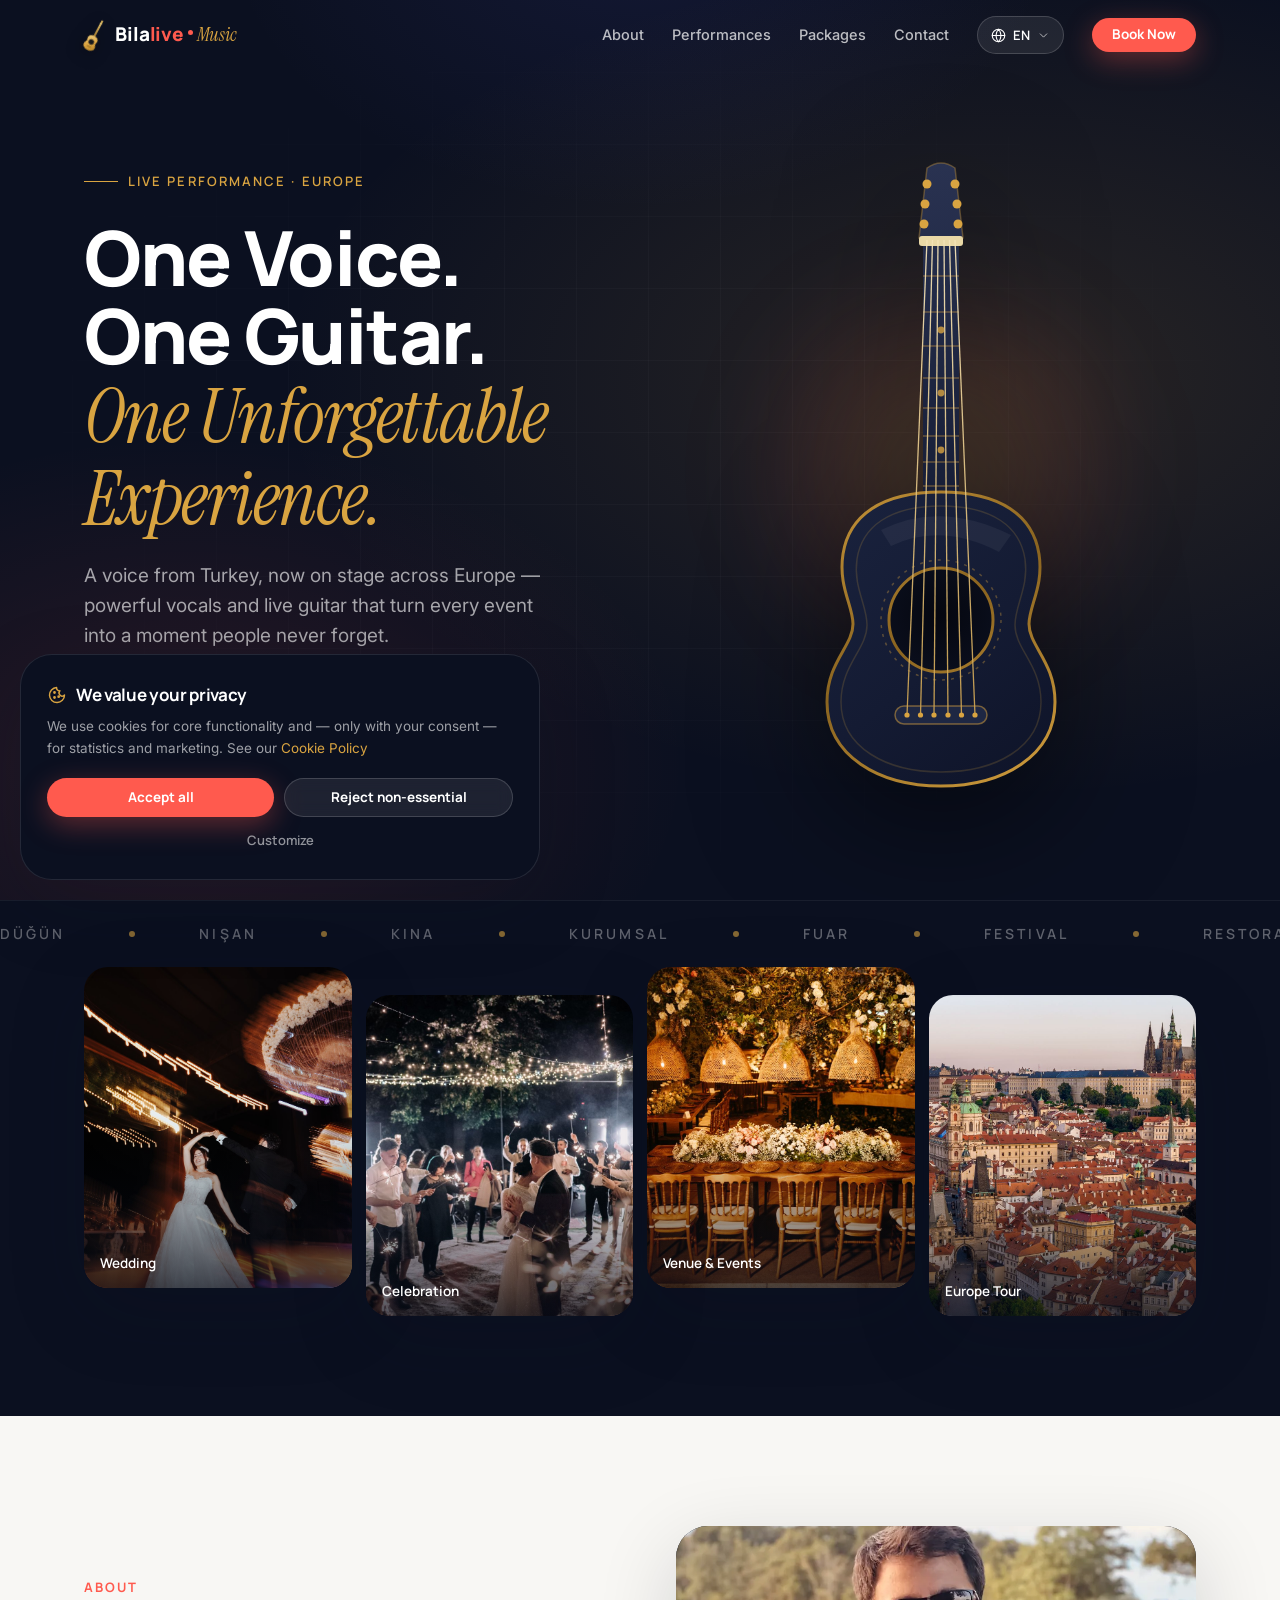
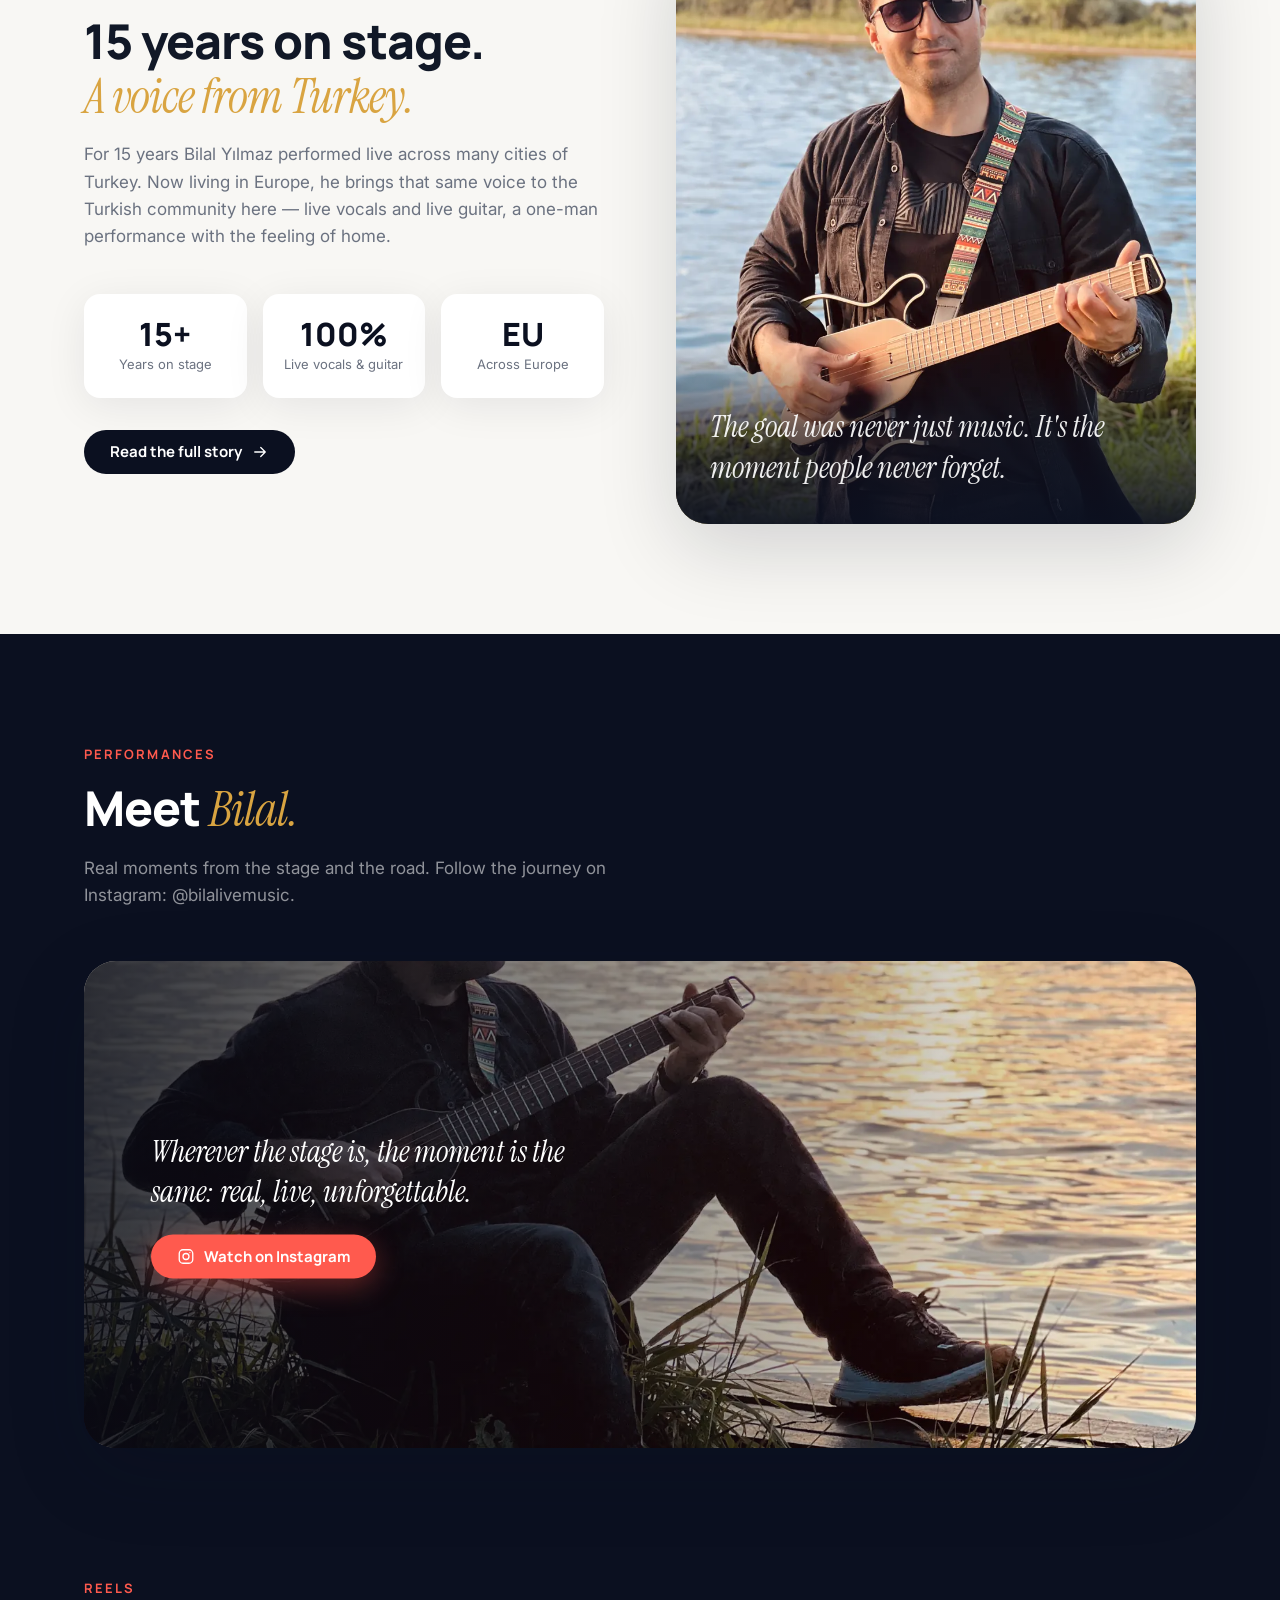
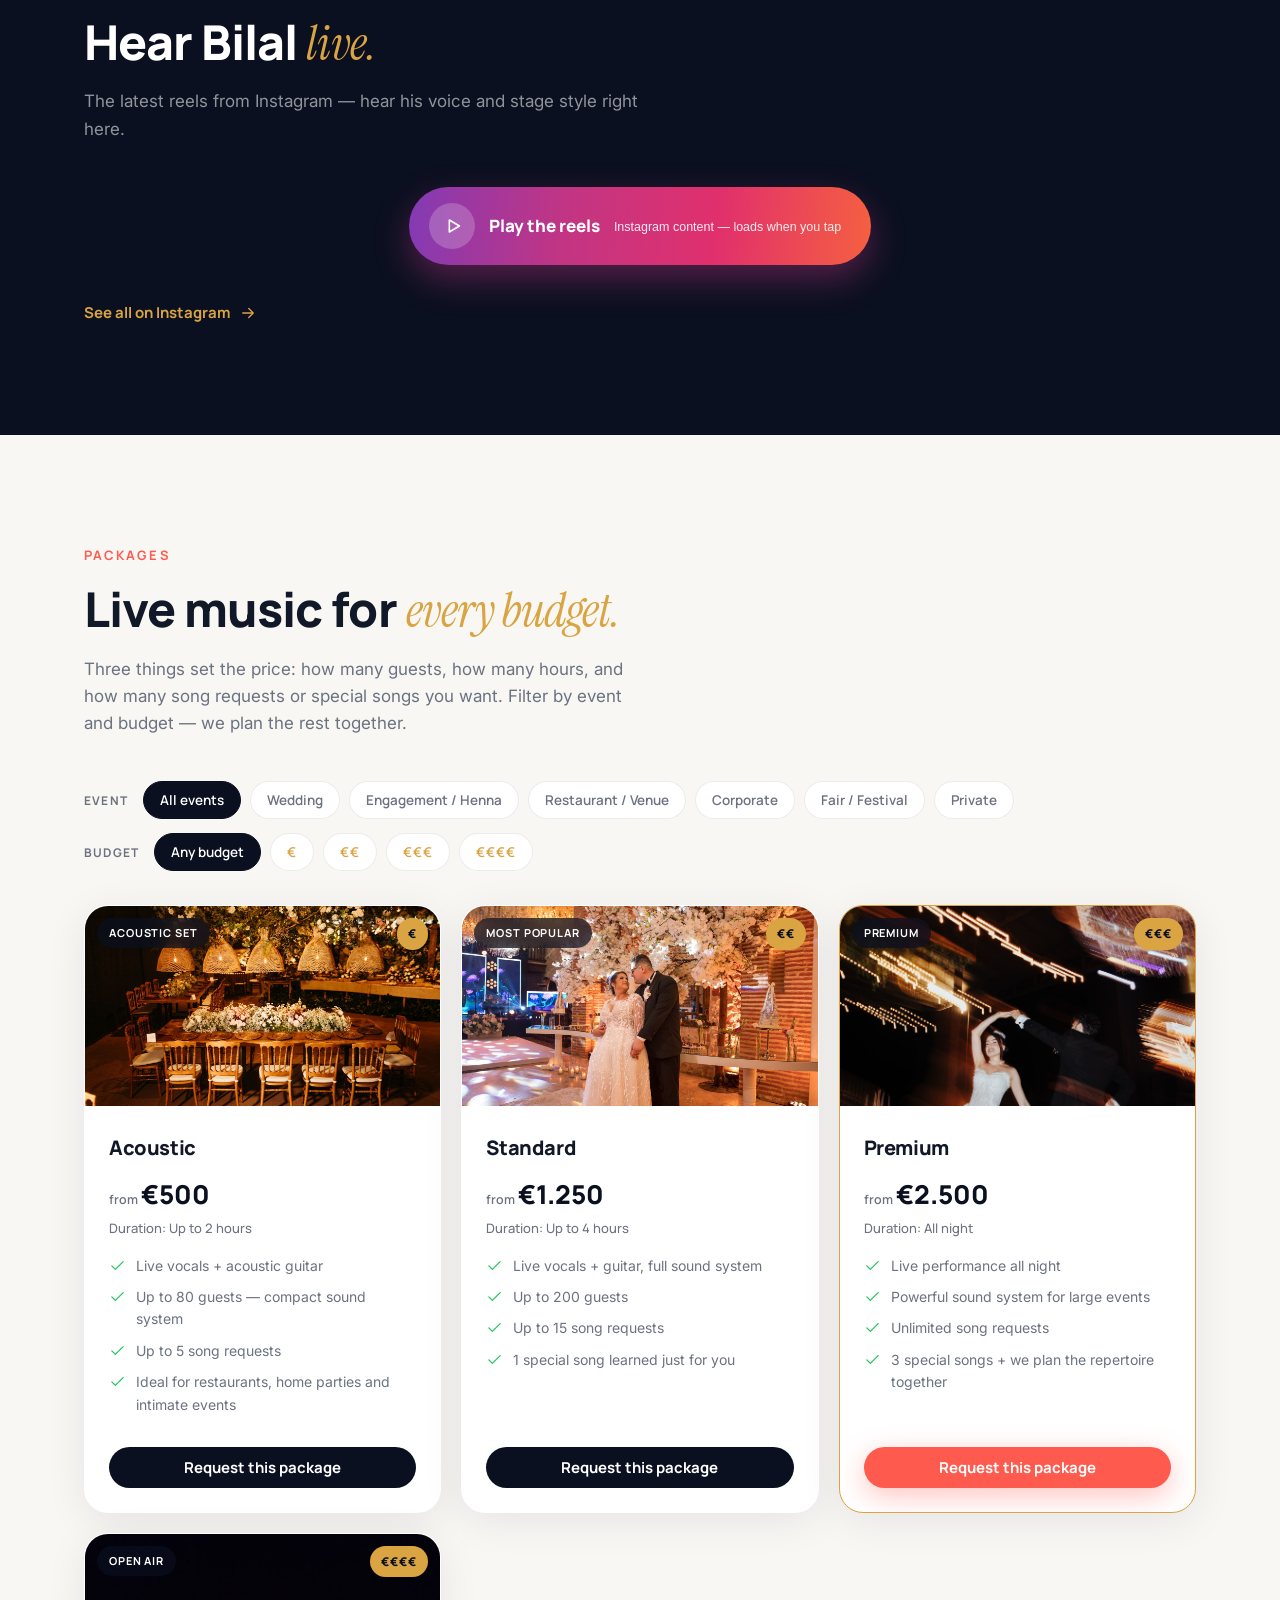
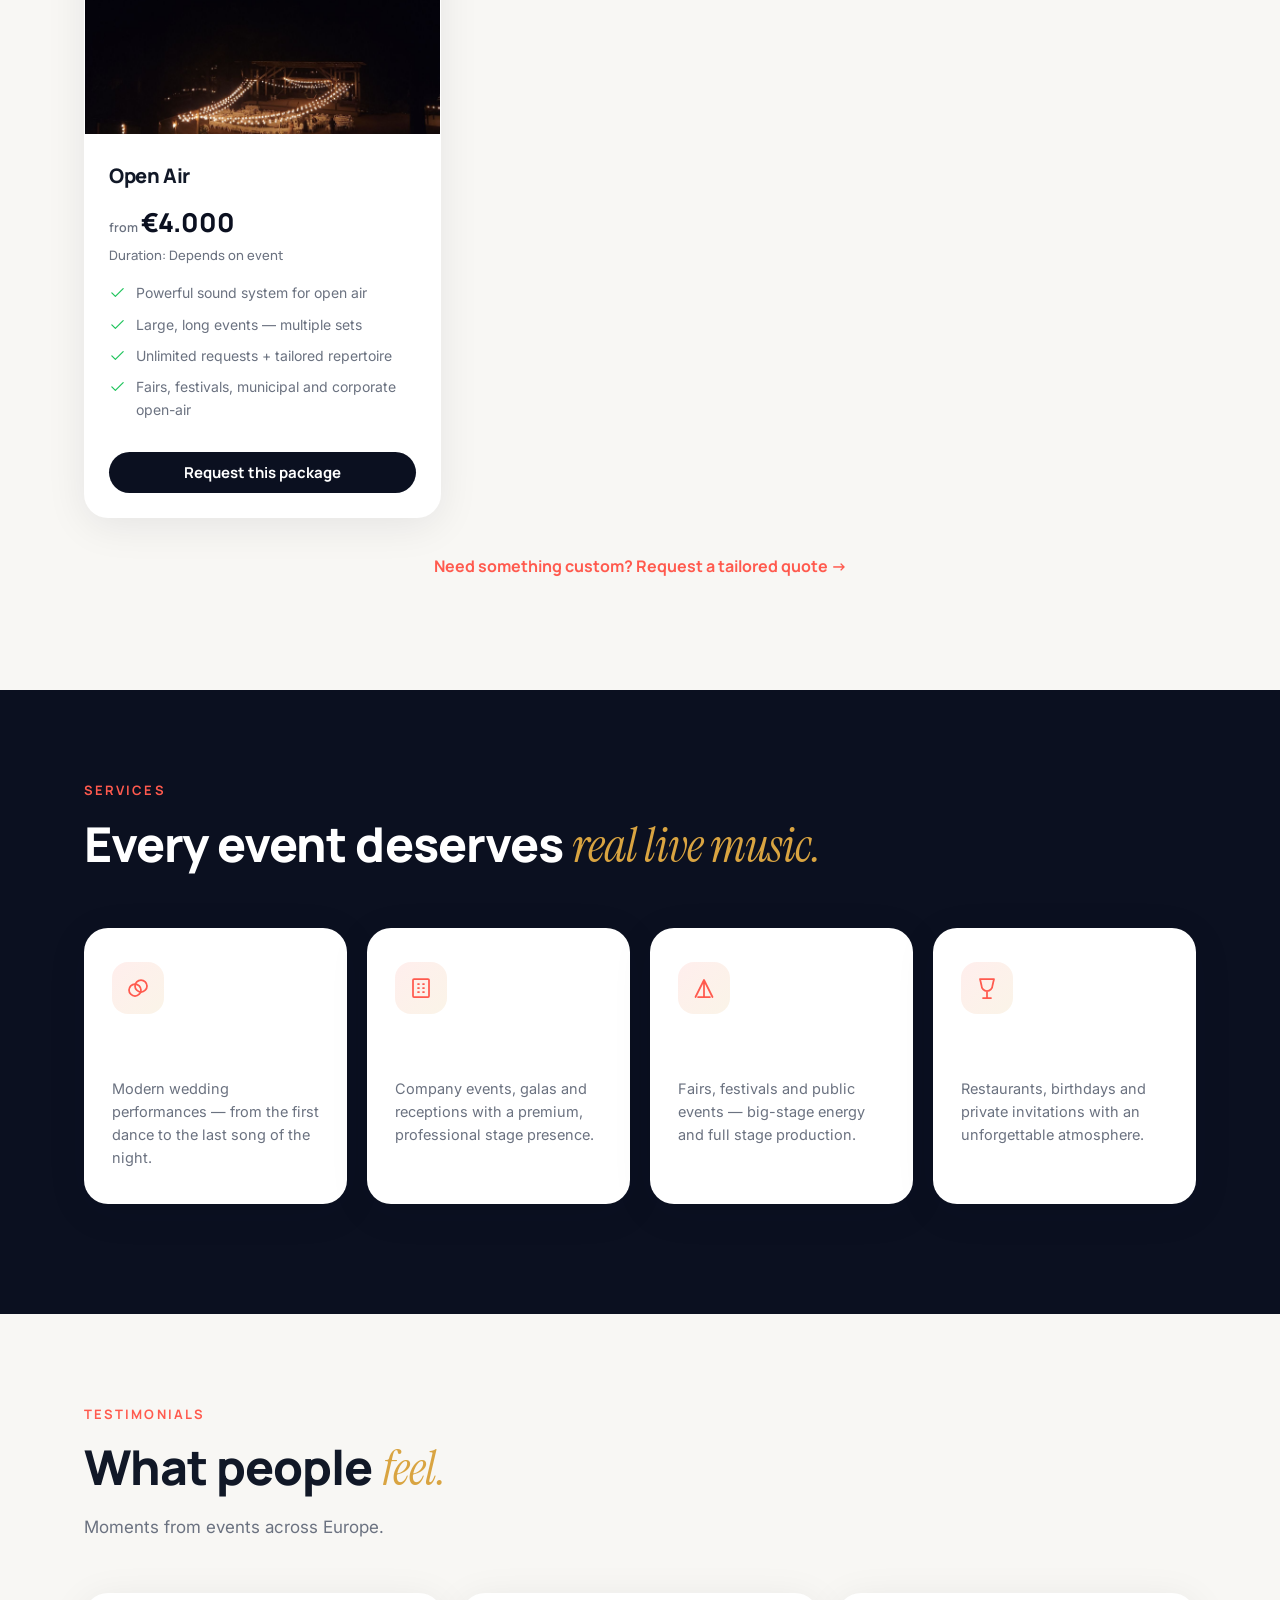
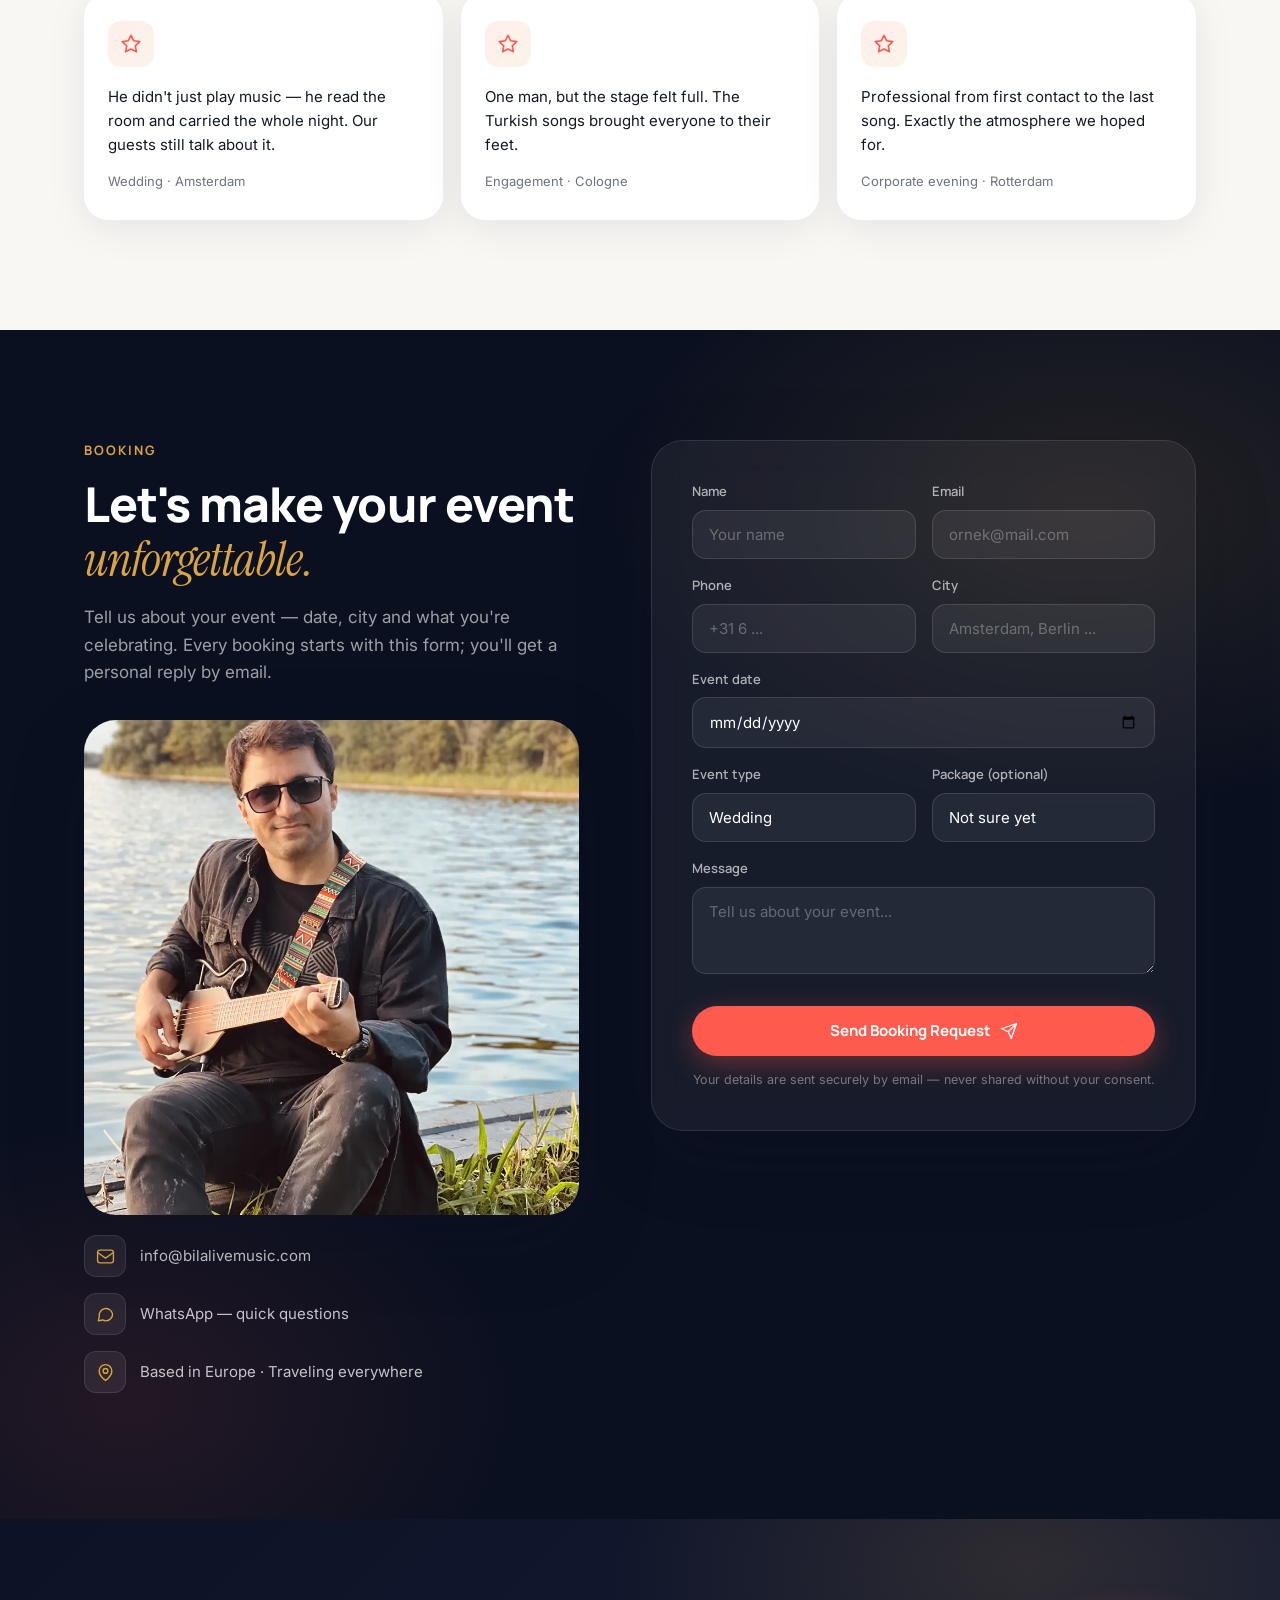
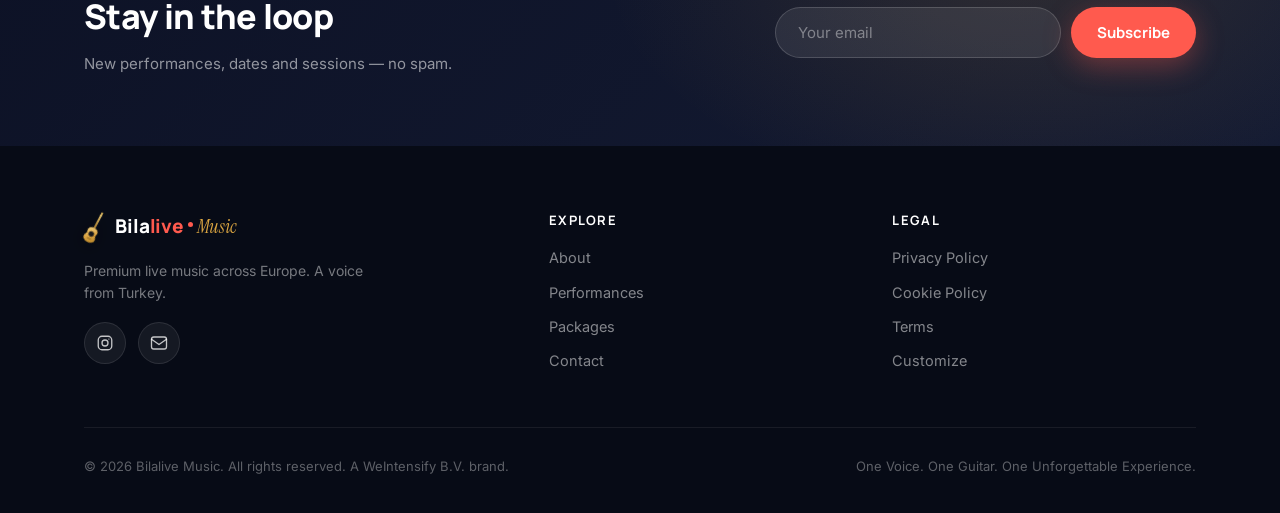
==== commit 52dd6bc4: "Reels: add newest reel 'Şaka Yaptım' (Ata Demirer & Melek Büyükçınar), refresh to current 12; cache " ====
--- a/index.html
+++ b/index.html
@@ -14,7 +14,7 @@
 <link rel="preconnect" href="https://fonts.googleapis.com">
 <link rel="preconnect" href="https://fonts.gstatic.com" crossorigin>
 <link href="https://fonts.googleapis.com/css2?family=Manrope:wght@400;500;600;700;800&family=Inter:wght@400;500;600&family=Instrument+Serif:ital@0;1&display=swap" rel="stylesheet">
-<link rel="stylesheet" href="assets/css/style.css?v=28">
+<link rel="stylesheet" href="assets/css/style.css?v=29">
 <link rel="icon" href="data:image/svg+xml,%3Csvg xmlns='http://www.w3.org/2000/svg' viewBox='0 0 24 24' fill='none' stroke='%23D9A441' stroke-width='2' stroke-linecap='round' stroke-linejoin='round'%3E%3Cpath d='M9.9 2.4h4.2v2h-4.2z'/%3E%3Cpath d='M12 4.4v6.8'/%3E%3Cpath d='M12 11.2c-2.1 0-3.3 1.4-3.3 3 0 .9.4 1.5.4 2.2 0 .9-1.5 1.6-1.5 3.5 0 2 2 3.1 4.4 3.1s4.4-1.1 4.4-3.1c0-1.9-1.5-2.6-1.5-3.5 0-.7.4-1.3.4-2.2 0-1.6-1.2-3-3.3-3z'/%3E%3Ccircle cx='12' cy='18' r='1.7'/%3E%3C/svg%3E">
 <script type="application/ld+json">
 {
@@ -62,7 +62,7 @@
 
 <nav id="nav">
   <div class="nav-inner">
-    <a href="index.html" class="logo"><img src="assets/img/guitar-gold.svg?v=28" class="logo-mark" alt="" width="30" height="46"><span class="wm">Bila<span class="lg-live">live</span> <em>Music</em></span></a>
+    <a href="index.html" class="logo"><img src="assets/img/guitar-gold.svg?v=29" class="logo-mark" alt="" width="30" height="46"><span class="wm">Bila<span class="lg-live">live</span> <em>Music</em></span></a>
     <div class="nav-links">
       <a href="about.html" data-i18n="nav.about">Hakkımızda</a>
       <a href="#performances" data-i18n="nav.performances">Performanslar</a>
@@ -213,7 +213,7 @@
       <p style="margin-top:32px"><a href="about.html" class="btn btn-dark"><span data-i18n="about.more">Hikayenin tamamını oku</span><svg class="icon"><use href="#i-arrow"/></svg></a></p>
     </div>
     <div class="about-visual photo reveal">
-      <img src="assets/img/bilal-standing.webp?v=28" alt="Bilal Yılmaz — Bilalive Music" loading="lazy">
+      <img src="assets/img/bilal-standing.webp?v=29" alt="Bilal Yılmaz — Bilalive Music" loading="lazy">
       <div class="quote-over"><p class="serif" data-i18n="about.quote">"Amaç hiçbir zaman sadece müzik olmadı. Amaç, insanların asla unutmayacağı o an."</p></div>
     </div>
   </div>
@@ -228,7 +228,7 @@
       <p class="section-sub" data-i18n="vid.sub">Sahneden ve yoldan gerçek anlar. Yolculuğu Instagram'dan takip et: @bilalivemusic.</p>
     </div>
     <a class="perf-band reveal" href="https://www.instagram.com/bilalivemusic" target="_blank" rel="noopener" aria-label="Instagram: bilalivemusic">
-      <img src="assets/img/bilal-sunset-wide.webp?v=28" alt="Bilal Yılmaz — göl kenarında gün batımında canlı performans" loading="lazy">
+      <img src="assets/img/bilal-sunset-wide.webp?v=29" alt="Bilal Yılmaz — göl kenarında gün batımında canlı performans" loading="lazy">
       <div class="perf-band-inner">
         <p class="serif" data-i18n="vid.band">"Sahne neresi olursa olsun, an aynı: gerçek, canlı, unutulmaz."</p>
         <span class="btn btn-accent"><svg class="icon"><use href="#i-ig"/></svg><span data-i18n="vid.more">Instagram'da izle</span></span>
@@ -247,7 +247,7 @@
     </div>
   </div>
   <div class="reels-wrap reveal" id="reelsWrap">
-    <script type="application/json" id="reelsData">[{"c":"DcHq79Bj2xm","t":"Senden Güzeli Mi Var","a":"Emre Fel"},{"c":"DcHqFjBDmm0","t":"Sakinleştim","a":"Pinhani"},{"c":"DcJWSHpFTdD","t":"Ayva Çiçek Açmış","a":""},{"c":"DcH0TaekciP","t":"Erkilet Güzeli Bağlar Bozuyor","a":"Candan Erçetin"},{"c":"DcHz83ODbl-","t":"Ada Sahilleri","a":""},{"c":"DcHys-YnTJb","t":"Yandırdın Kalbimi","a":"Aysel Elizade"},{"c":"DcHw8oalb6G","t":"Bu Gala Daşlı Gala","a":""},{"c":"DcHwJ2ZE92d","t":"Psikopatım","a":"MFÖ"},{"c":"DcHv3agElFA","t":"Yokluğunda","a":"Leyla The Band"},{"c":"DcHuPjvmInu","t":"Aşkı Kıyamet","a":"Emre Altuğ"},{"c":"DcHtDLbCJv4","t":"Ver Bana Düşlerimi","a":"Murat Kekilli"},{"c":"DcHhpH6CueC","t":"Deli Deli","a":"MFÖ"}]</script>
+    <script type="application/json" id="reelsData">[{"c":"DcHq79Bj2xm","t":"Senden Güzeli Mi Var","a":"Emre Fel"},{"c":"DcHqFjBDmm0","t":"Sakinleştim","a":"Pinhani"},{"c":"DcLB6qwjSJq","t":"Şaka Yaptım","a":"Ata Demirer & Melek Büyükçınar"},{"c":"DcJWSHpFTdD","t":"Ayva Çiçek Açmış","a":""},{"c":"DcH0TaekciP","t":"Erkilet Güzeli Bağlar Bozuyor","a":"Candan Erçetin"},{"c":"DcHz83ODbl-","t":"Ada Sahilleri","a":""},{"c":"DcHys-YnTJb","t":"Yandırdın Kalbimi","a":"Aysel Elizade"},{"c":"DcHw8oalb6G","t":"Bu Gala Daşlı Gala","a":""},{"c":"DcHwJ2ZE92d","t":"Psikopatım","a":"MFÖ"},{"c":"DcHv3agElFA","t":"Yokluğunda","a":"Leyla The Band"},{"c":"DcHuPjvmInu","t":"Aşkı Kıyamet","a":"Emre Altuğ"},{"c":"DcHtDLbCJv4","t":"Ver Bana Düşlerimi","a":"Murat Kekilli"}]</script>
     <button class="reels-cover" id="reelsLoad" type="button">
       <span class="reels-cover-inner">
         <span class="reels-play"><svg class="icon"><use href="#i-play"/></svg></span>
@@ -435,7 +435,7 @@
       <div class="eyebrow" style="color:var(--gold)" data-i18n="bk.eyebrow">Rezervasyon</div>
       <h2 class="section-title"><span data-i18n="bk.title1">Etkinliğini birlikte</span> <span class="serif" data-i18n="bk.title2">unutulmaz yapalım.</span></h2>
       <p class="lead" data-i18n="bk.lead">Etkinliğini anlat — tarih, şehir ve neyi kutladığın. Her rezervasyon bu formla başlar; sana e-posta ile kişisel dönüş yapıyoruz.</p>
-      <div class="booking-visual"><img src="assets/img/bilal-grass.webp?v=28" alt="Bilal Yılmaz — canlı performans" loading="lazy"></div>
+      <div class="booking-visual"><img src="assets/img/bilal-grass.webp?v=29" alt="Bilal Yılmaz — canlı performans" loading="lazy"></div>
       <div class="contact-line"><div class="ico"><svg class="icon"><use href="#i-mail"/></svg></div><span>info@bilalivemusic.com</span></div>
       <div class="contact-line"><div class="ico"><svg class="icon"><use href="#i-chat"/></svg></div><span data-i18n="bk.whats">WhatsApp — hızlı sorular için</span></div>
       <div class="contact-line"><div class="ico"><svg class="icon"><use href="#i-pin"/></svg></div><span data-i18n="bk.loc">Avrupa merkezli · Her yere geliriz</span></div>
@@ -501,7 +501,7 @@
   <div class="container">
     <div class="footer-top">
       <div class="footer-brand">
-        <a href="index.html" class="logo"><img src="assets/img/guitar-gold.svg?v=28" class="logo-mark" alt="" width="30" height="46"><span class="wm">Bila<span class="lg-live">live</span> <em>Music</em></span></a>
+        <a href="index.html" class="logo"><img src="assets/img/guitar-gold.svg?v=29" class="logo-mark" alt="" width="30" height="46"><span class="wm">Bila<span class="lg-live">live</span> <em>Music</em></span></a>
         <p data-i18n="ft.tag">Avrupa genelinde premium canlı müzik. Türkiye'den bir ses.</p>
         <div class="socials">
           <a href="https://www.instagram.com/bilalivemusic" target="_blank" rel="noopener" aria-label="Instagram"><svg class="icon"><use href="#i-ig"/></svg></a>
@@ -563,7 +563,7 @@
   email: "info@bilalivemusic.com"
 };
 </script>
-<script src="assets/js/i18n.js?v=28"></script>
-<script src="assets/js/app.js?v=28"></script>
+<script src="assets/js/i18n.js?v=29"></script>
+<script src="assets/js/app.js?v=29"></script>
 </body>
 </html>
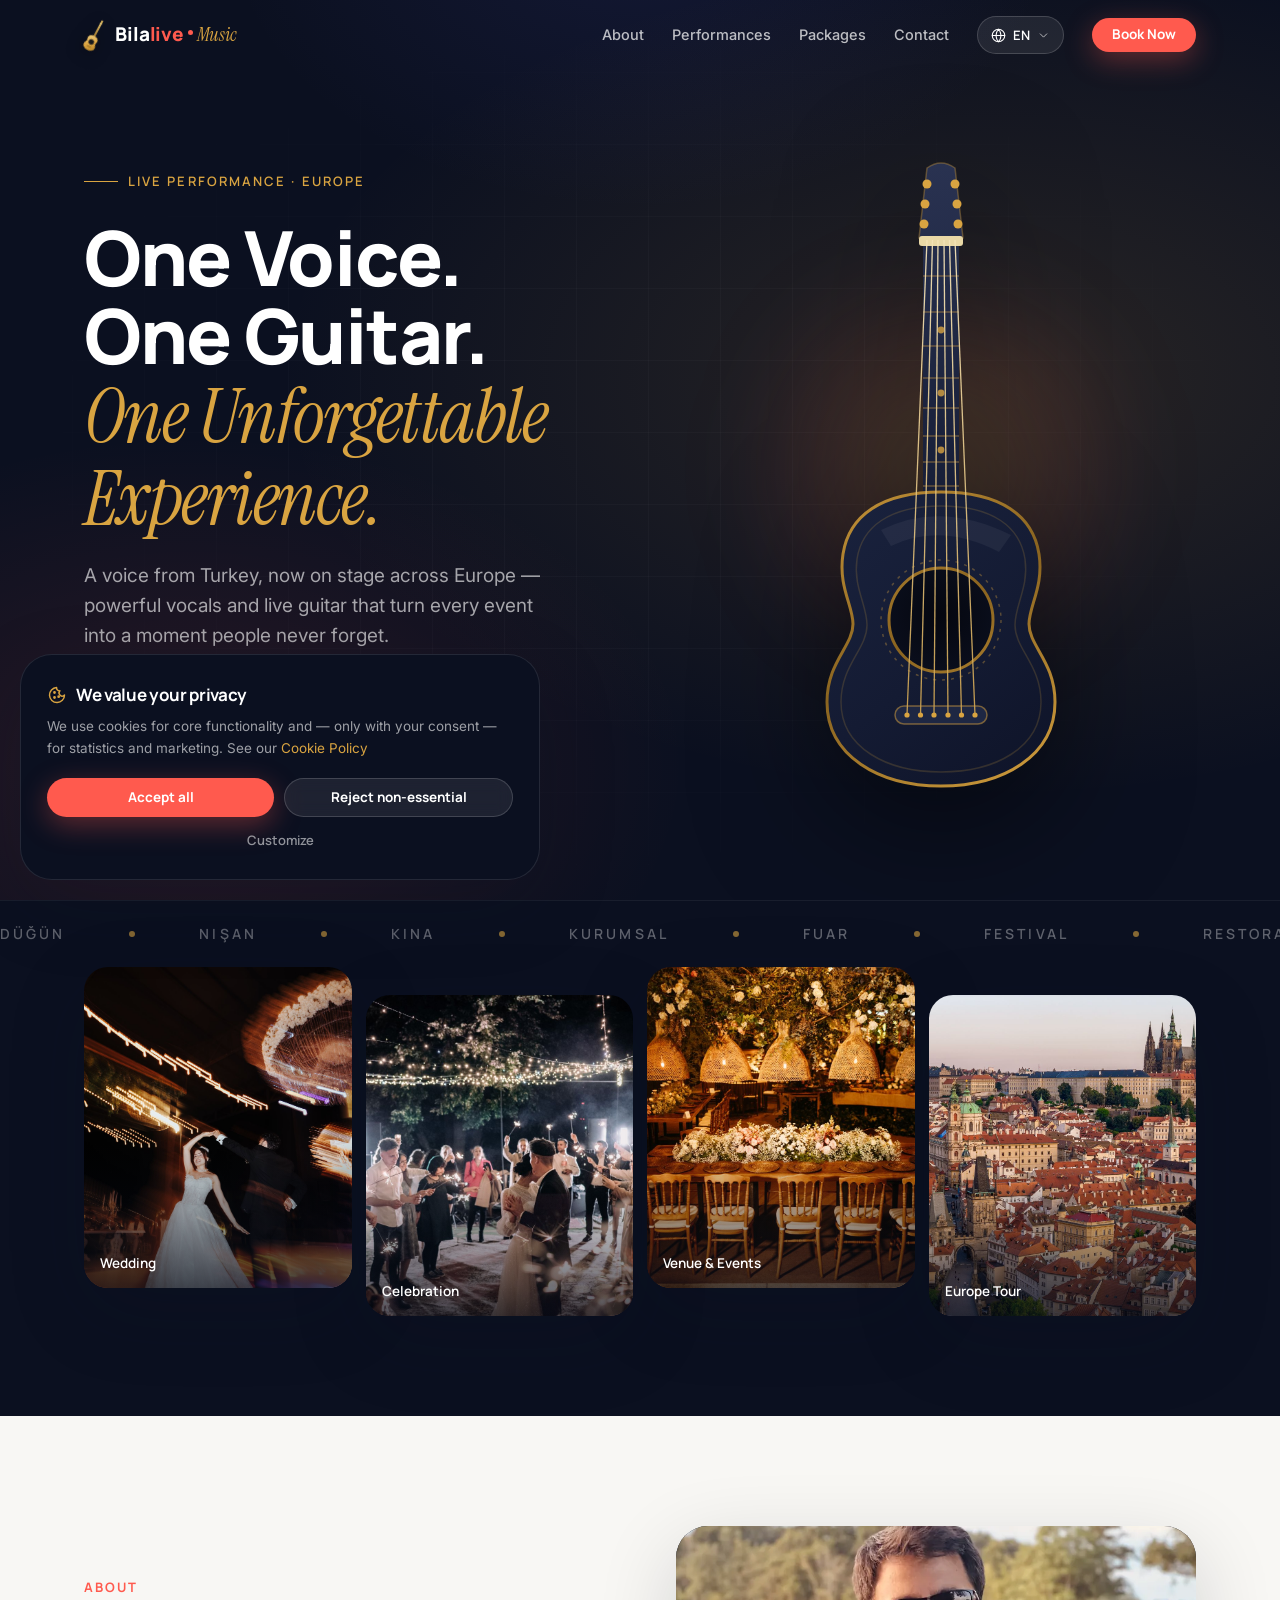
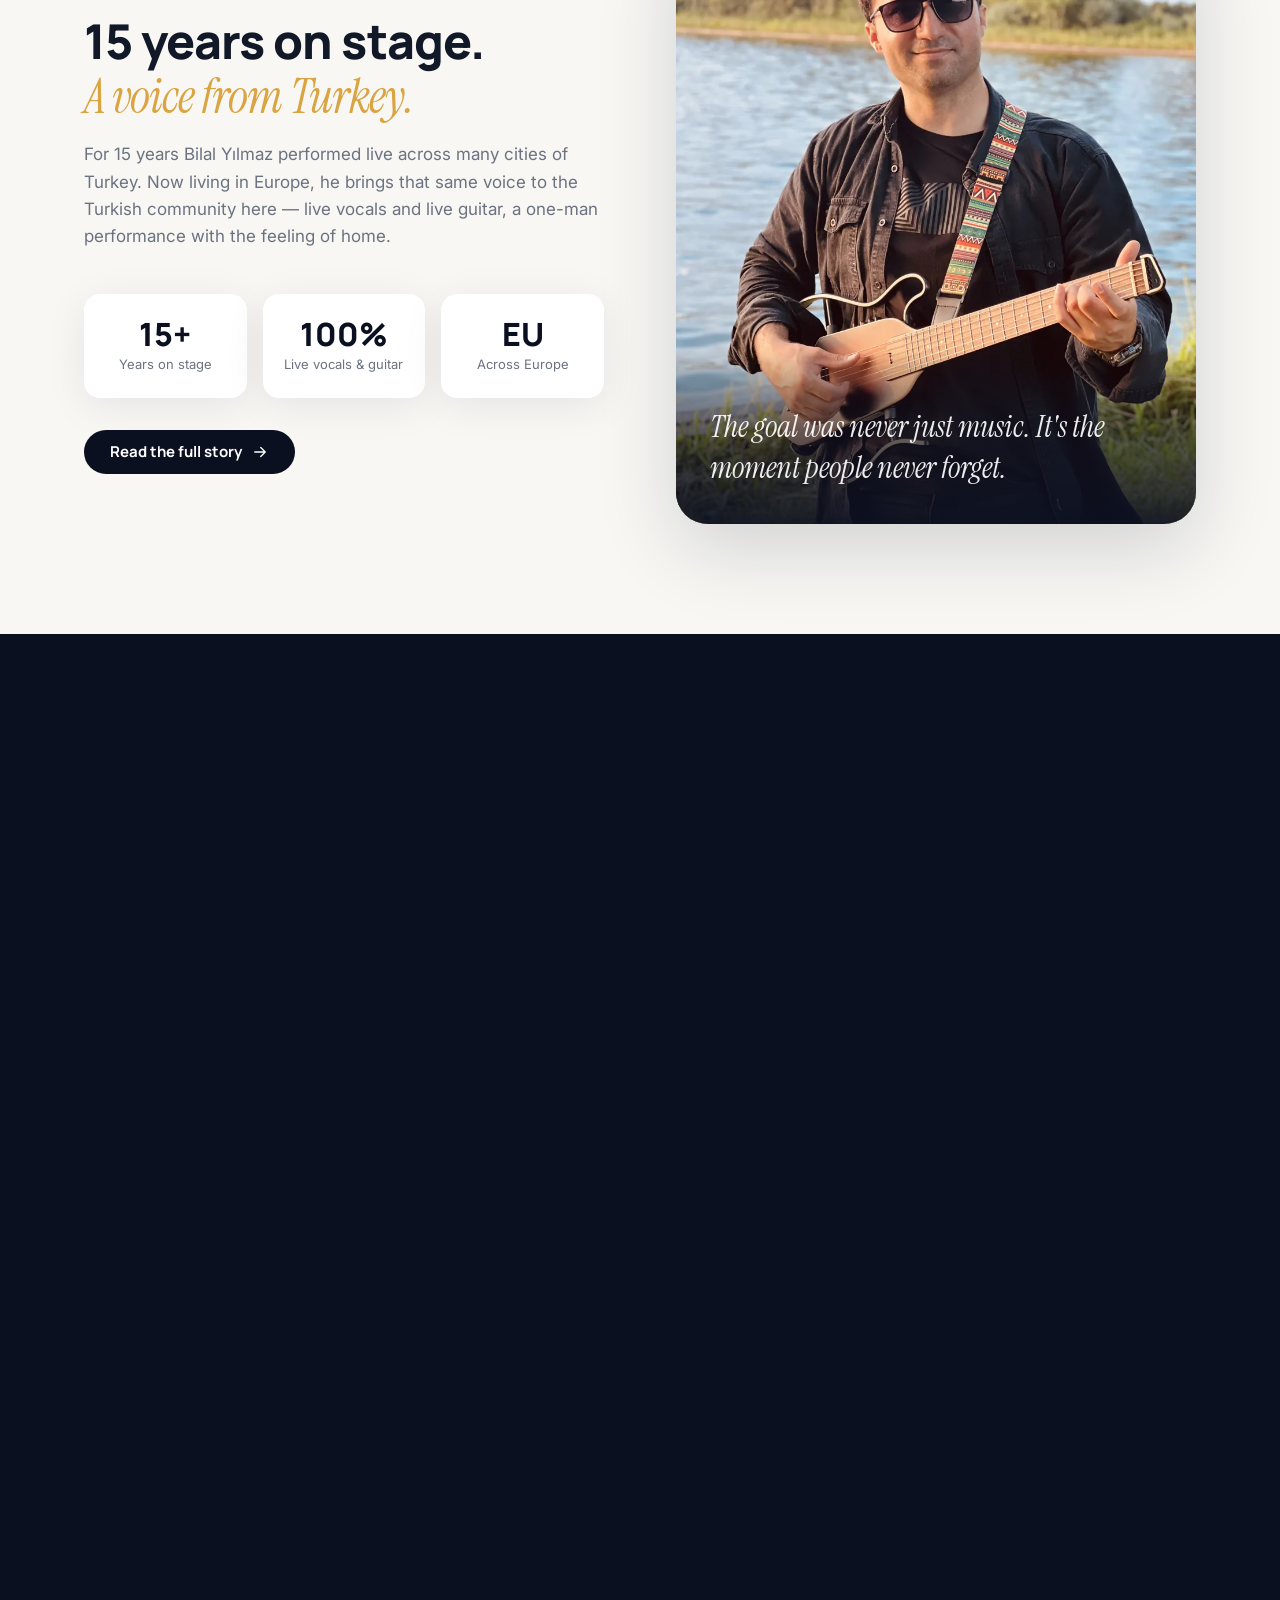
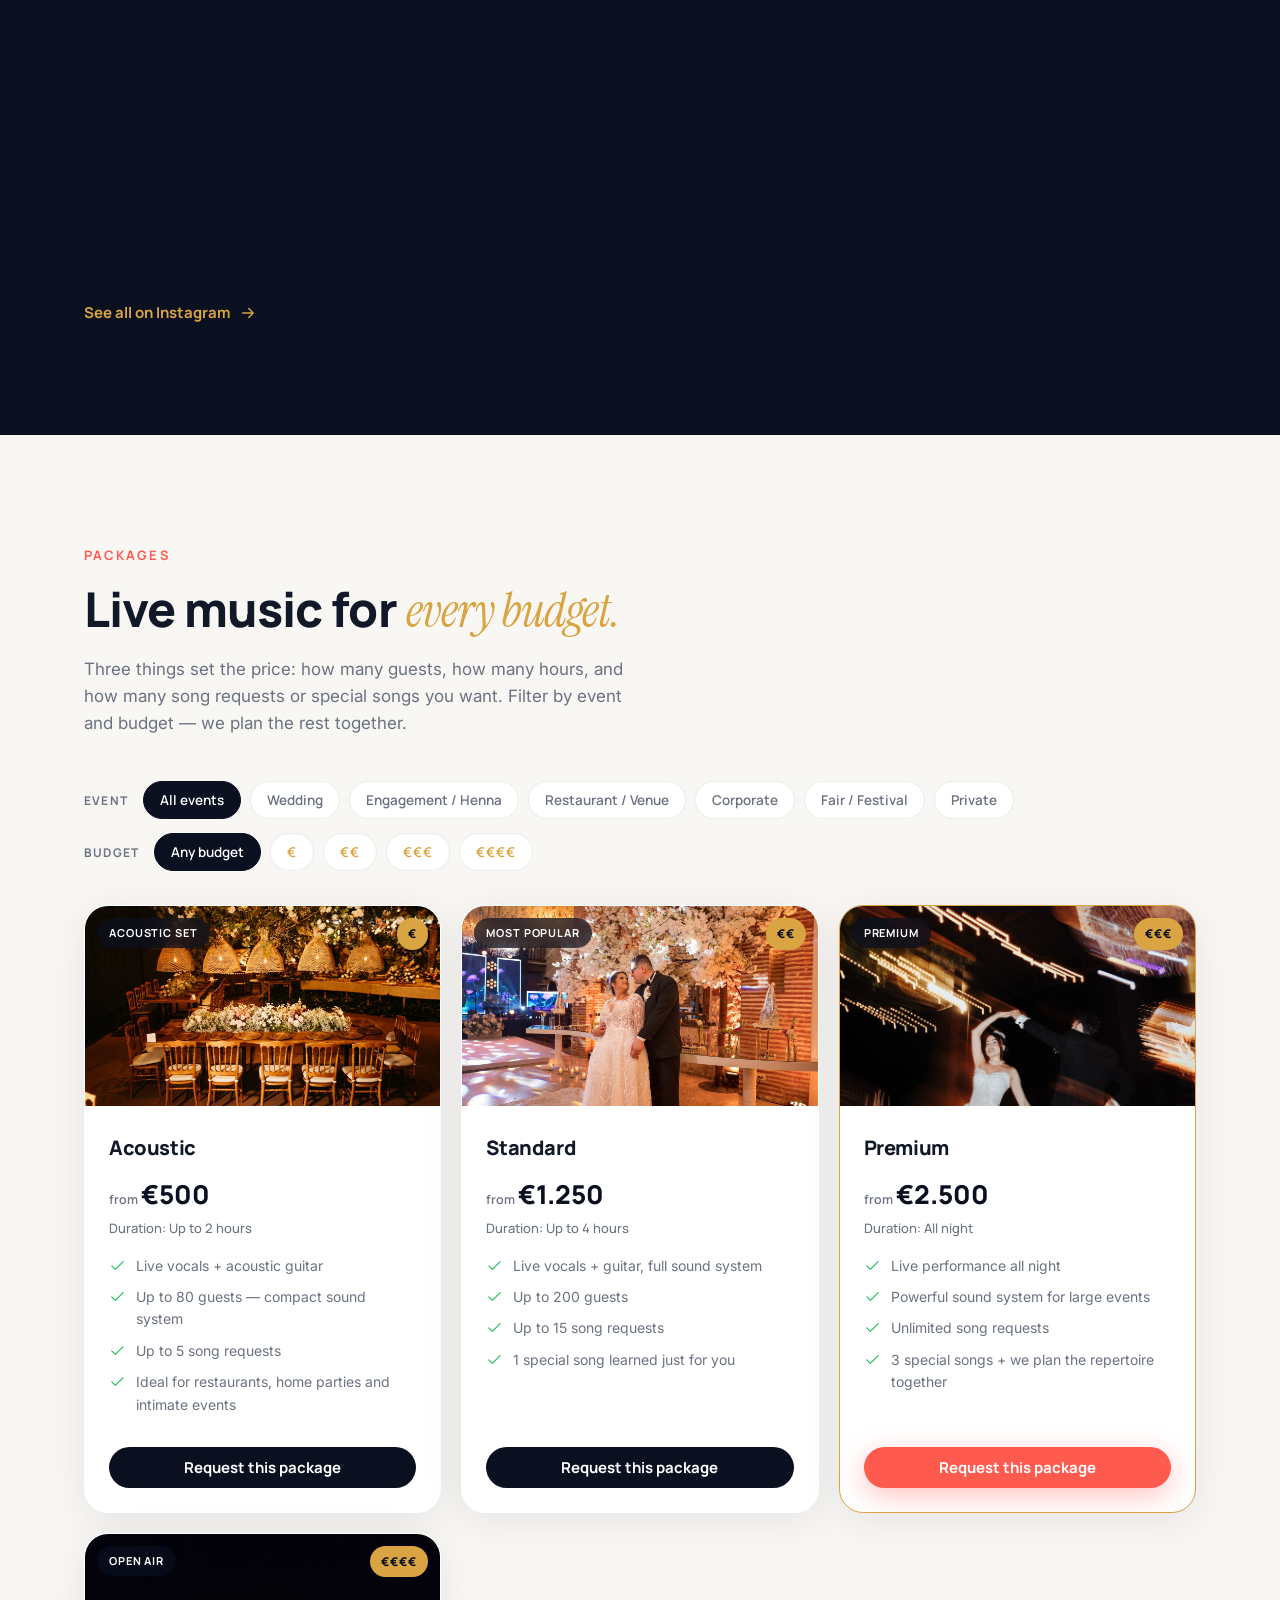
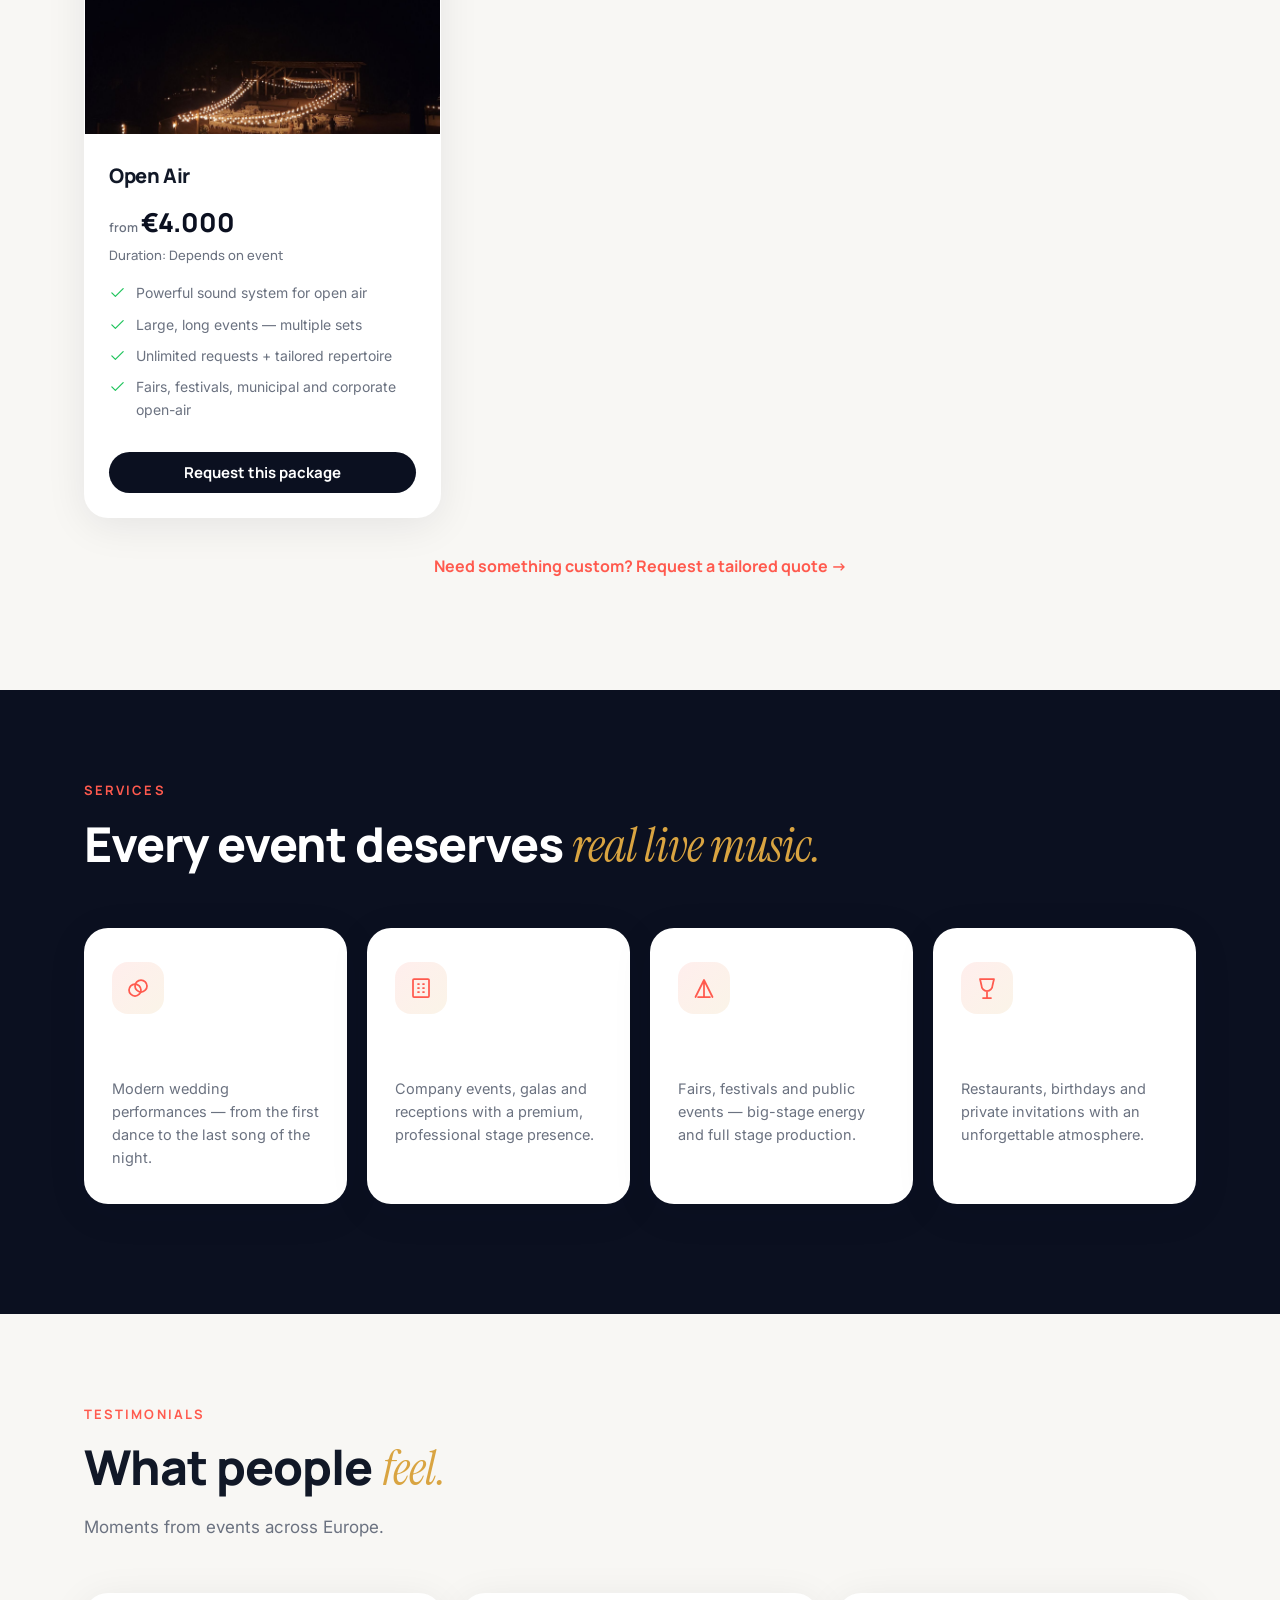
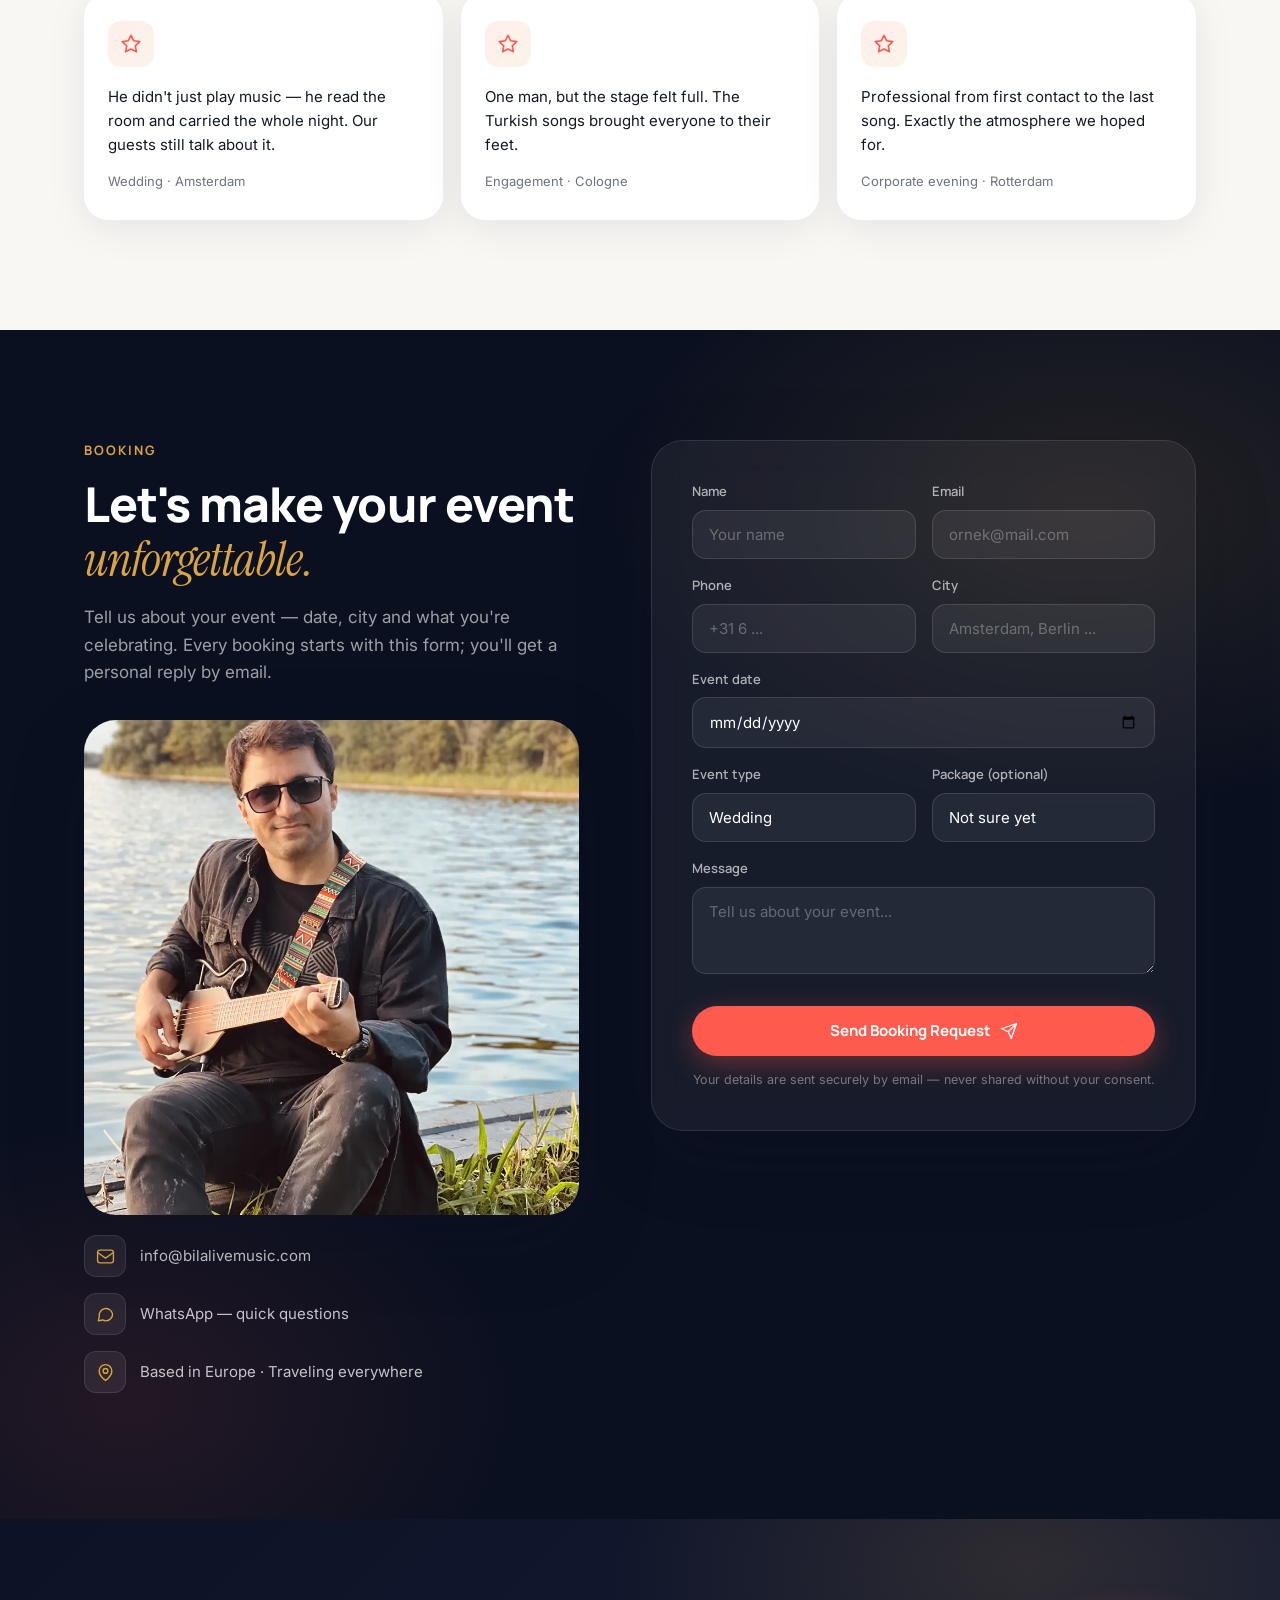
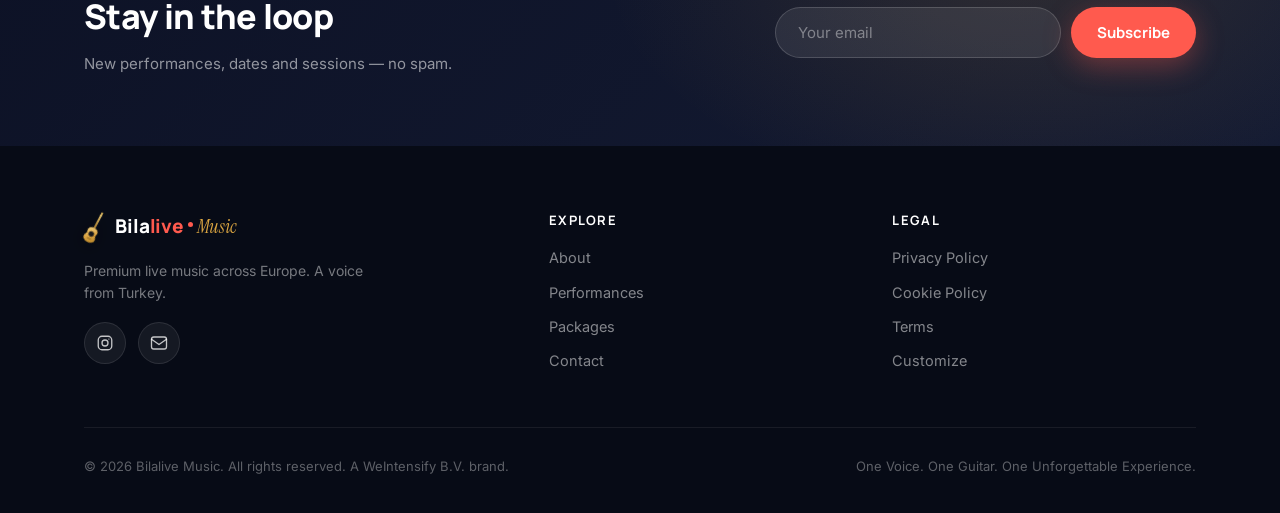
==== commit 23878bd6: "Reels: auto-show for visitors who accepted marketing cookies (button only for those who declined) Re" ====
--- a/index.html
+++ b/index.html
@@ -14,7 +14,7 @@
 <link rel="preconnect" href="https://fonts.googleapis.com">
 <link rel="preconnect" href="https://fonts.gstatic.com" crossorigin>
 <link href="https://fonts.googleapis.com/css2?family=Manrope:wght@400;500;600;700;800&family=Inter:wght@400;500;600&family=Instrument+Serif:ital@0;1&display=swap" rel="stylesheet">
-<link rel="stylesheet" href="assets/css/style.css?v=29">
+<link rel="stylesheet" href="assets/css/style.css?v=30">
 <link rel="icon" href="data:image/svg+xml,%3Csvg xmlns='http://www.w3.org/2000/svg' viewBox='0 0 24 24' fill='none' stroke='%23D9A441' stroke-width='2' stroke-linecap='round' stroke-linejoin='round'%3E%3Cpath d='M9.9 2.4h4.2v2h-4.2z'/%3E%3Cpath d='M12 4.4v6.8'/%3E%3Cpath d='M12 11.2c-2.1 0-3.3 1.4-3.3 3 0 .9.4 1.5.4 2.2 0 .9-1.5 1.6-1.5 3.5 0 2 2 3.1 4.4 3.1s4.4-1.1 4.4-3.1c0-1.9-1.5-2.6-1.5-3.5 0-.7.4-1.3.4-2.2 0-1.6-1.2-3-3.3-3z'/%3E%3Ccircle cx='12' cy='18' r='1.7'/%3E%3C/svg%3E">
 <script type="application/ld+json">
 {
@@ -62,7 +62,7 @@
 
 <nav id="nav">
   <div class="nav-inner">
-    <a href="index.html" class="logo"><img src="assets/img/guitar-gold.svg?v=29" class="logo-mark" alt="" width="30" height="46"><span class="wm">Bila<span class="lg-live">live</span> <em>Music</em></span></a>
+    <a href="index.html" class="logo"><img src="assets/img/guitar-gold.svg?v=30" class="logo-mark" alt="" width="30" height="46"><span class="wm">Bila<span class="lg-live">live</span> <em>Music</em></span></a>
     <div class="nav-links">
       <a href="about.html" data-i18n="nav.about">Hakkımızda</a>
       <a href="#performances" data-i18n="nav.performances">Performanslar</a>
@@ -213,7 +213,7 @@
       <p style="margin-top:32px"><a href="about.html" class="btn btn-dark"><span data-i18n="about.more">Hikayenin tamamını oku</span><svg class="icon"><use href="#i-arrow"/></svg></a></p>
     </div>
     <div class="about-visual photo reveal">
-      <img src="assets/img/bilal-standing.webp?v=29" alt="Bilal Yılmaz — Bilalive Music" loading="lazy">
+      <img src="assets/img/bilal-standing.webp?v=30" alt="Bilal Yılmaz — Bilalive Music" loading="lazy">
       <div class="quote-over"><p class="serif" data-i18n="about.quote">"Amaç hiçbir zaman sadece müzik olmadı. Amaç, insanların asla unutmayacağı o an."</p></div>
     </div>
   </div>
@@ -228,7 +228,7 @@
       <p class="section-sub" data-i18n="vid.sub">Sahneden ve yoldan gerçek anlar. Yolculuğu Instagram'dan takip et: @bilalivemusic.</p>
     </div>
     <a class="perf-band reveal" href="https://www.instagram.com/bilalivemusic" target="_blank" rel="noopener" aria-label="Instagram: bilalivemusic">
-      <img src="assets/img/bilal-sunset-wide.webp?v=29" alt="Bilal Yılmaz — göl kenarında gün batımında canlı performans" loading="lazy">
+      <img src="assets/img/bilal-sunset-wide.webp?v=30" alt="Bilal Yılmaz — göl kenarında gün batımında canlı performans" loading="lazy">
       <div class="perf-band-inner">
         <p class="serif" data-i18n="vid.band">"Sahne neresi olursa olsun, an aynı: gerçek, canlı, unutulmaz."</p>
         <span class="btn btn-accent"><svg class="icon"><use href="#i-ig"/></svg><span data-i18n="vid.more">Instagram'da izle</span></span>
@@ -435,7 +435,7 @@
       <div class="eyebrow" style="color:var(--gold)" data-i18n="bk.eyebrow">Rezervasyon</div>
       <h2 class="section-title"><span data-i18n="bk.title1">Etkinliğini birlikte</span> <span class="serif" data-i18n="bk.title2">unutulmaz yapalım.</span></h2>
       <p class="lead" data-i18n="bk.lead">Etkinliğini anlat — tarih, şehir ve neyi kutladığın. Her rezervasyon bu formla başlar; sana e-posta ile kişisel dönüş yapıyoruz.</p>
-      <div class="booking-visual"><img src="assets/img/bilal-grass.webp?v=29" alt="Bilal Yılmaz — canlı performans" loading="lazy"></div>
+      <div class="booking-visual"><img src="assets/img/bilal-grass.webp?v=30" alt="Bilal Yılmaz — canlı performans" loading="lazy"></div>
       <div class="contact-line"><div class="ico"><svg class="icon"><use href="#i-mail"/></svg></div><span>info@bilalivemusic.com</span></div>
       <div class="contact-line"><div class="ico"><svg class="icon"><use href="#i-chat"/></svg></div><span data-i18n="bk.whats">WhatsApp — hızlı sorular için</span></div>
       <div class="contact-line"><div class="ico"><svg class="icon"><use href="#i-pin"/></svg></div><span data-i18n="bk.loc">Avrupa merkezli · Her yere geliriz</span></div>
@@ -501,7 +501,7 @@
   <div class="container">
     <div class="footer-top">
       <div class="footer-brand">
-        <a href="index.html" class="logo"><img src="assets/img/guitar-gold.svg?v=29" class="logo-mark" alt="" width="30" height="46"><span class="wm">Bila<span class="lg-live">live</span> <em>Music</em></span></a>
+        <a href="index.html" class="logo"><img src="assets/img/guitar-gold.svg?v=30" class="logo-mark" alt="" width="30" height="46"><span class="wm">Bila<span class="lg-live">live</span> <em>Music</em></span></a>
         <p data-i18n="ft.tag">Avrupa genelinde premium canlı müzik. Türkiye'den bir ses.</p>
         <div class="socials">
           <a href="https://www.instagram.com/bilalivemusic" target="_blank" rel="noopener" aria-label="Instagram"><svg class="icon"><use href="#i-ig"/></svg></a>
@@ -563,7 +563,7 @@
   email: "info@bilalivemusic.com"
 };
 </script>
-<script src="assets/js/i18n.js?v=29"></script>
-<script src="assets/js/app.js?v=29"></script>
+<script src="assets/js/i18n.js?v=30"></script>
+<script src="assets/js/app.js?v=30"></script>
 </body>
 </html>
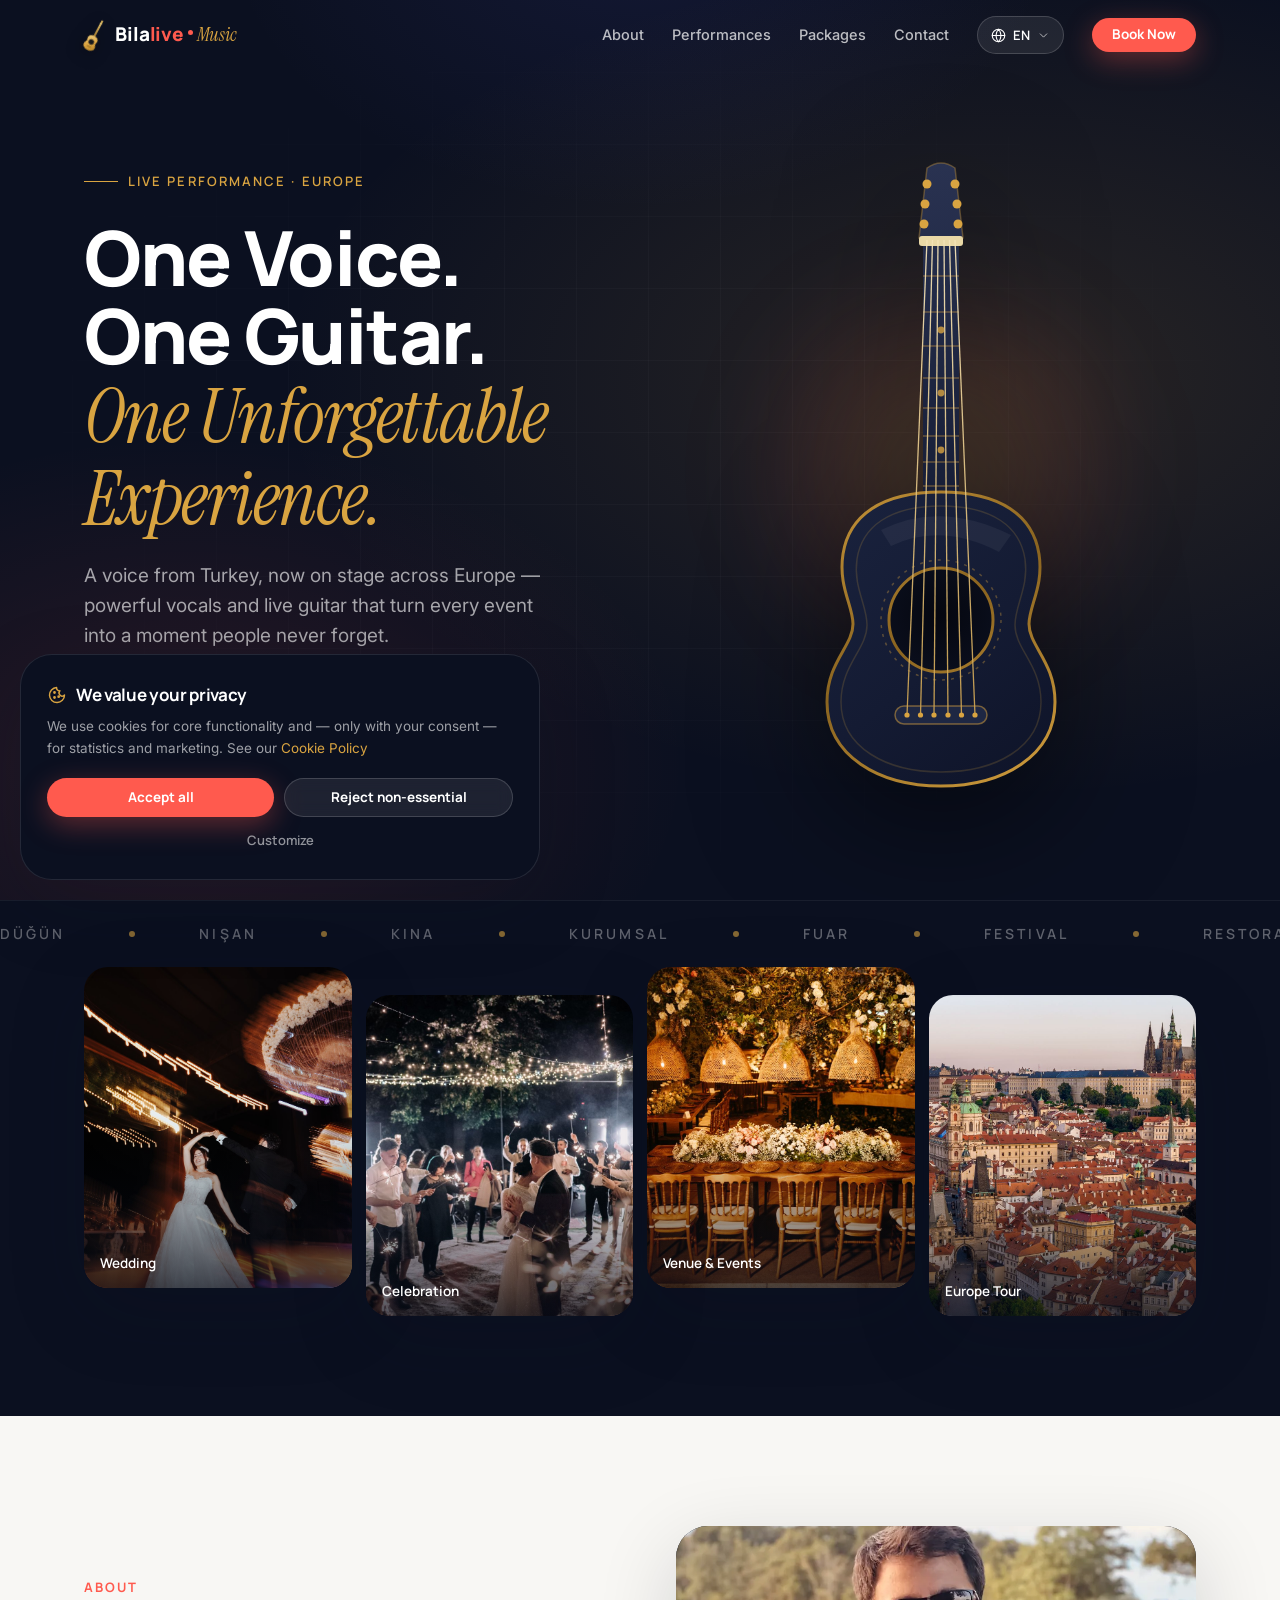
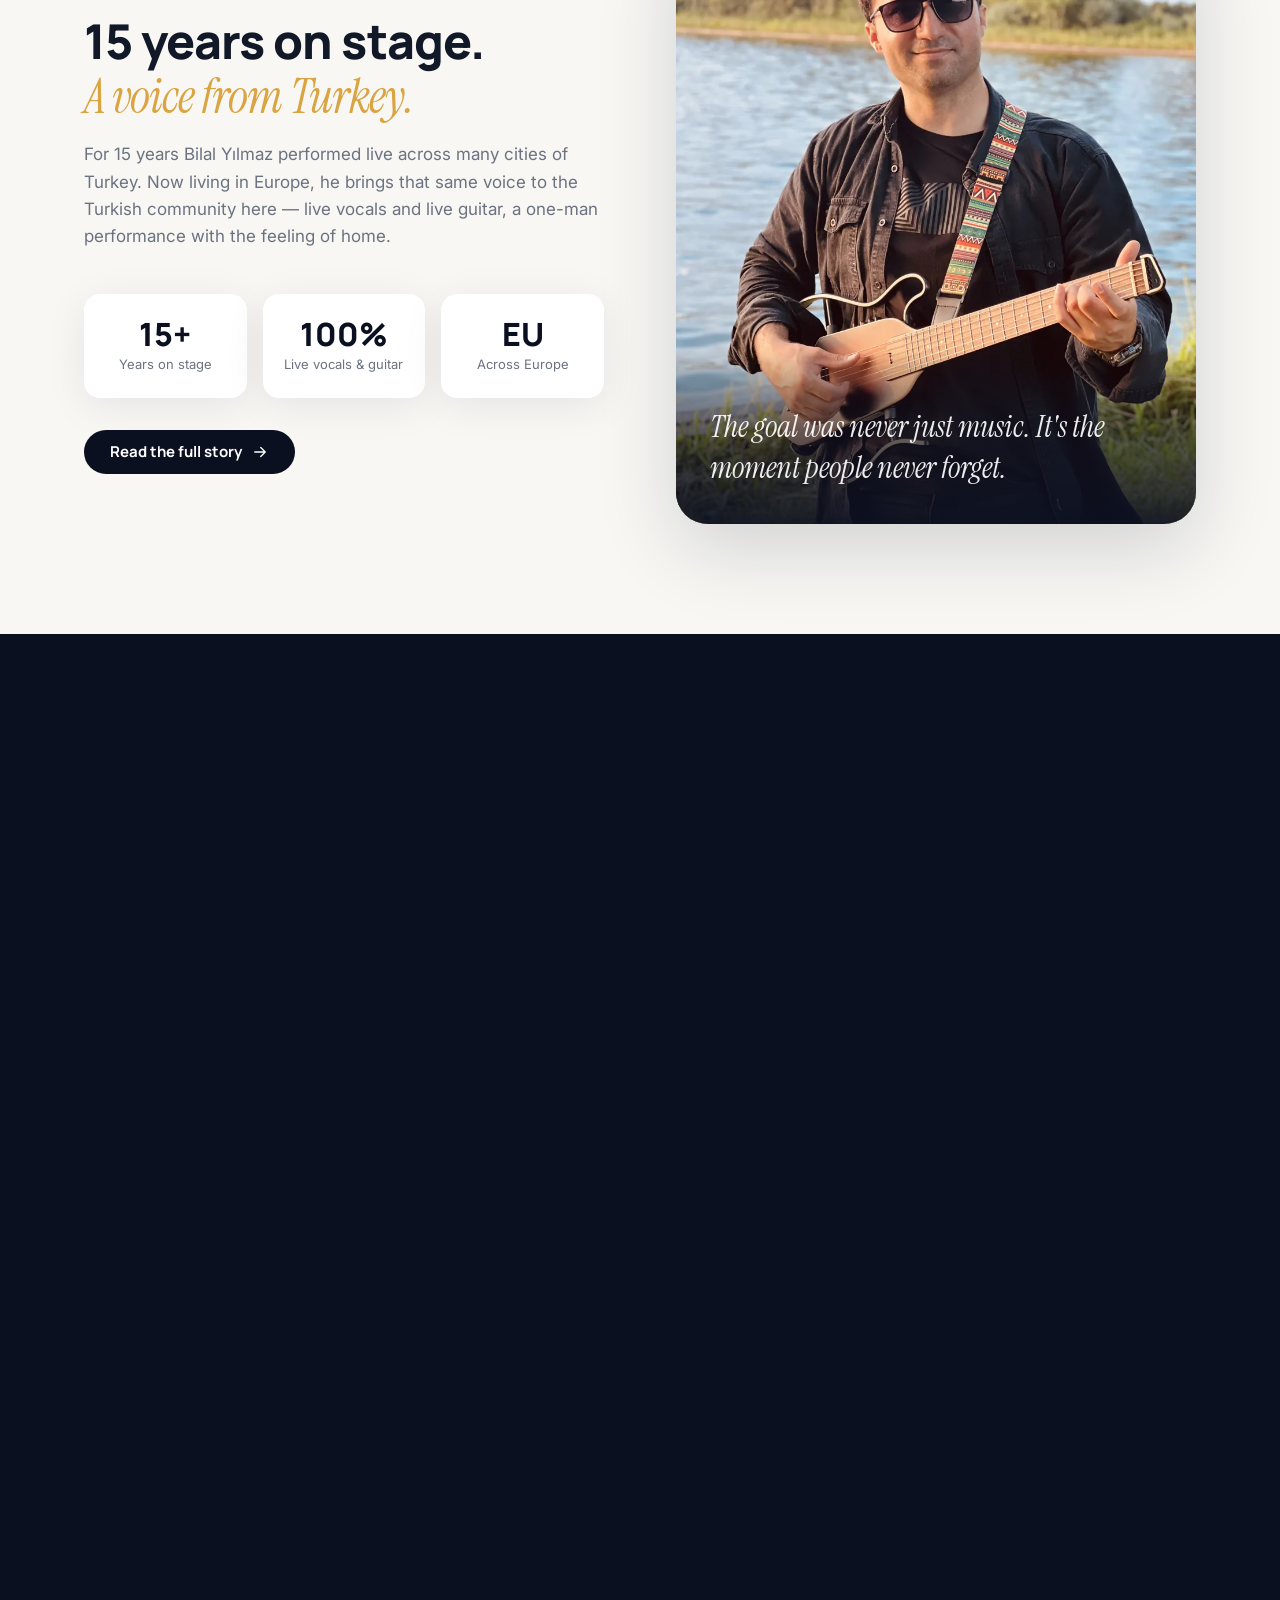
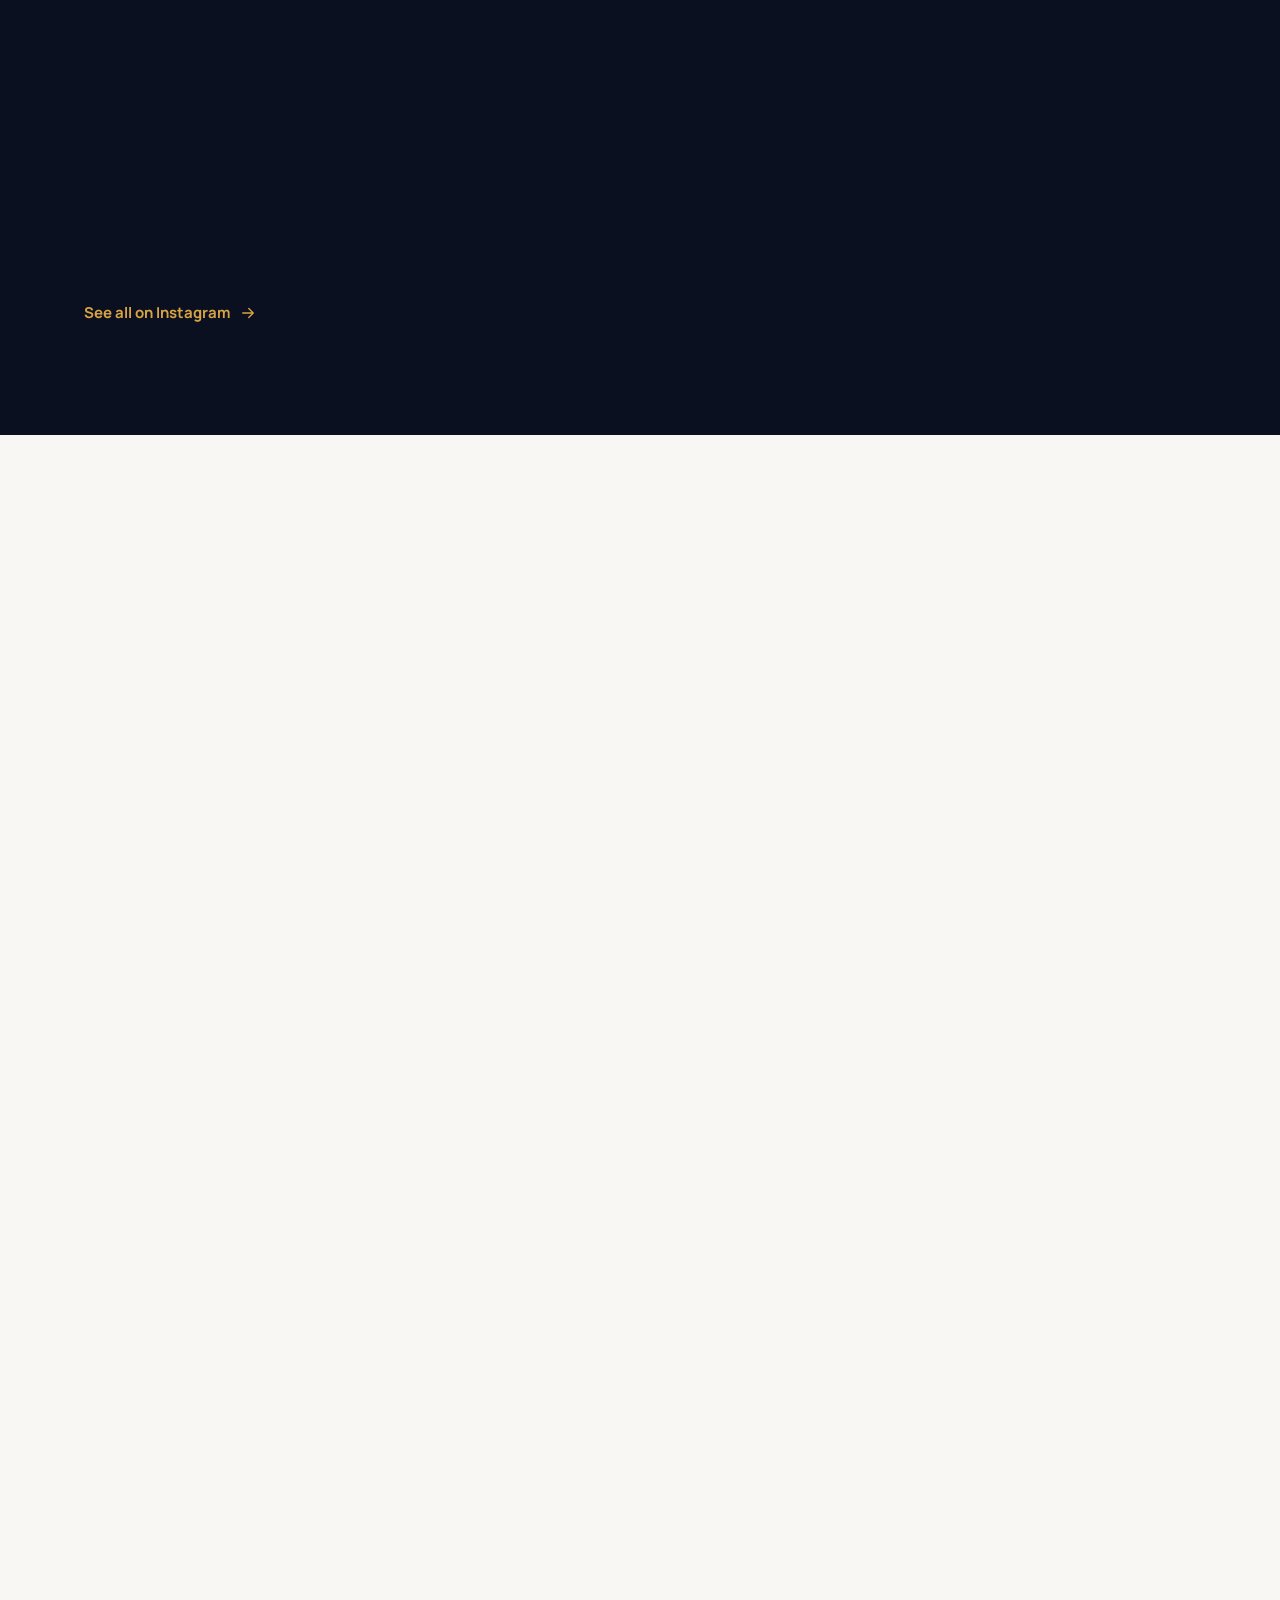
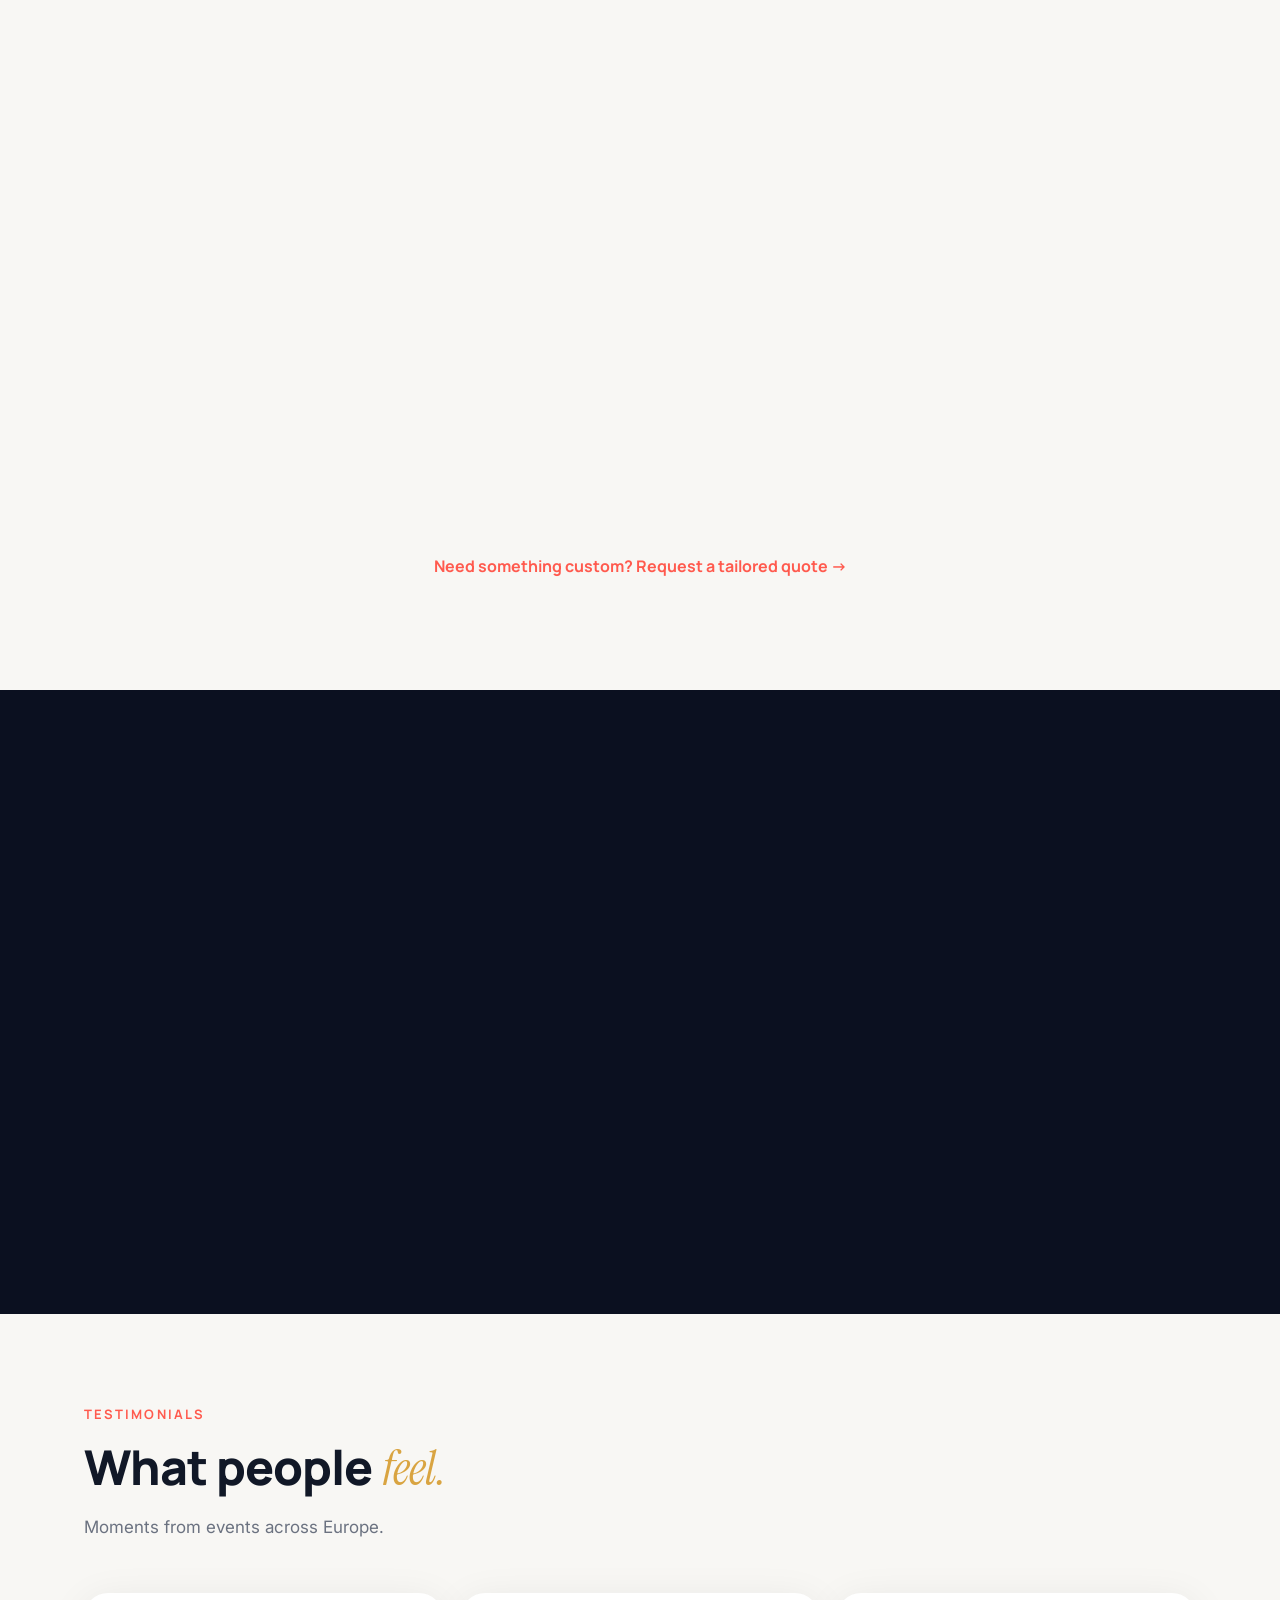
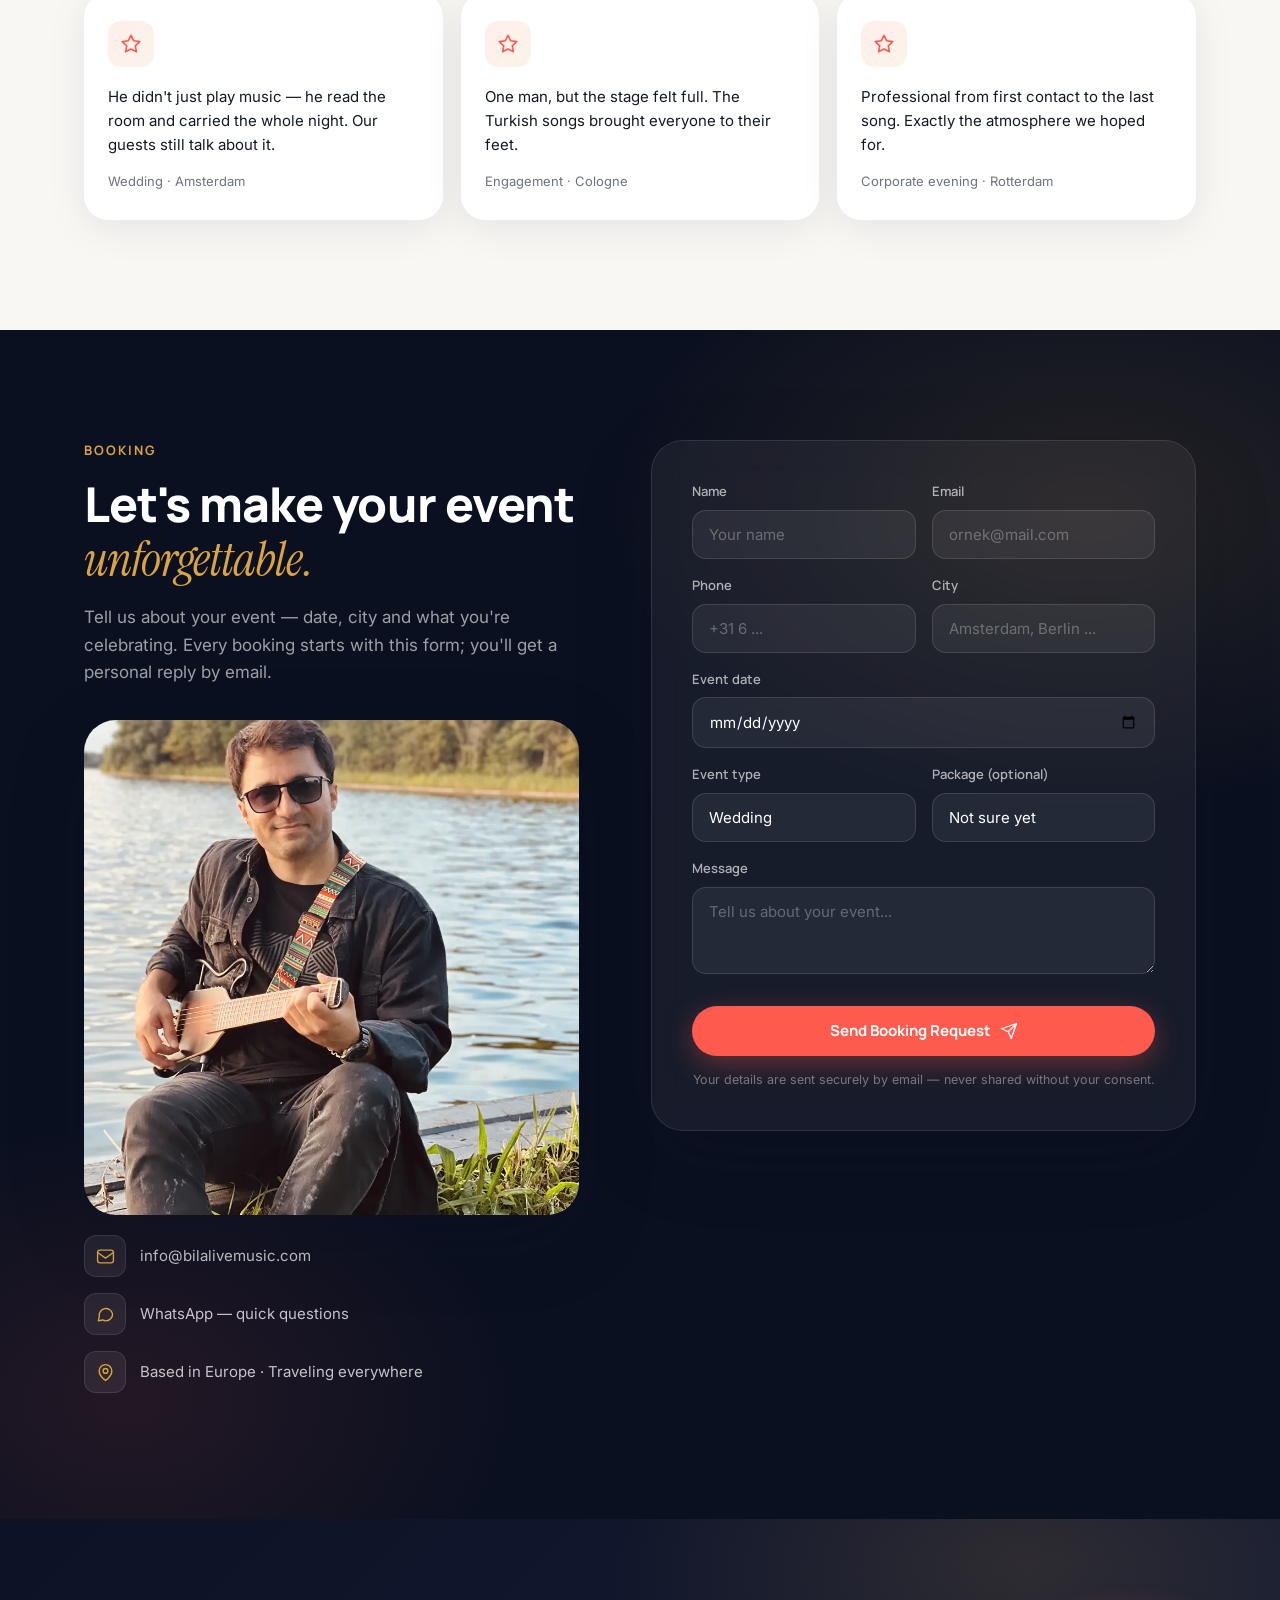
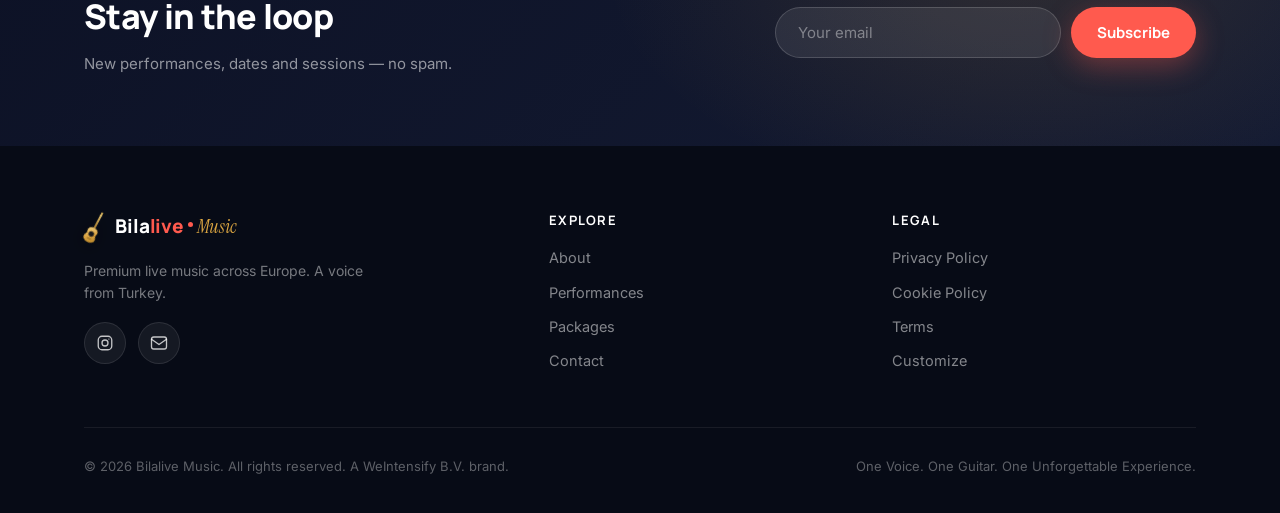
==== commit d673e852: "Update reels (3 new: Çayır Biçiyom Çayır, Hasta Oldum Derdine, Fesuphanallah) + SEO pass SEO: full O" ====
--- a/index.html
+++ b/index.html
@@ -6,15 +6,30 @@
 <title>Bilalive Music — Avrupa Genelinde Premium Canlı Müzik</title>
 <meta name="description" content="Tek ses. Tek gitar. Unutulmaz bir deneyim. Avrupa genelinde düğün, nişan, kurumsal etkinlik, fuar ve özel davetler için premium canlı müzik. Türkiye'den bir ses.">
 <link rel="canonical" href="https://bilalivemusic.com/">
+<meta property="og:type" content="website">
+<meta property="og:site_name" content="Bilalive Music">
 <meta property="og:title" content="Bilalive Music — Avrupa Genelinde Premium Canlı Müzik">
-<meta property="og:description" content="One Voice. One Guitar. One Unforgettable Experience.">
-<meta property="og:type" content="website">
+<meta property="og:description" content="One Voice. One Guitar. One Unforgettable Experience. Avrupa genelinde premium canlı müzik.">
 <meta property="og:url" content="https://bilalivemusic.com/">
 <meta property="og:image" content="https://bilalivemusic.com/assets/img/og-bilal.jpg">
+<meta property="og:image:width" content="1200">
+<meta property="og:image:height" content="630">
+<meta property="og:image:alt" content="Bilalive Music — Bilal Yılmaz, canlı gitar ve vokal">
+<meta property="og:locale" content="tr_TR">
+<meta property="og:locale:alternate" content="en_US">
+<meta property="og:locale:alternate" content="de_DE">
+<meta property="og:locale:alternate" content="nl_NL">
+<meta property="og:locale:alternate" content="fr_FR">
+<meta name="twitter:card" content="summary_large_image">
+<meta name="twitter:title" content="Bilalive Music — Avrupa Genelinde Premium Canlı Müzik">
+<meta name="twitter:description" content="One Voice. One Guitar. One Unforgettable Experience. Avrupa genelinde premium canlı müzik.">
+<meta name="twitter:image" content="https://bilalivemusic.com/assets/img/og-bilal.jpg">
+<meta name="theme-color" content="#0B1020">
+<meta name="author" content="WeIntensify B.V.">
 <link rel="preconnect" href="https://fonts.googleapis.com">
 <link rel="preconnect" href="https://fonts.gstatic.com" crossorigin>
 <link href="https://fonts.googleapis.com/css2?family=Manrope:wght@400;500;600;700;800&family=Inter:wght@400;500;600&family=Instrument+Serif:ital@0;1&display=swap" rel="stylesheet">
-<link rel="stylesheet" href="assets/css/style.css?v=30">
+<link rel="stylesheet" href="assets/css/style.css?v=31">
 <link rel="icon" href="data:image/svg+xml,%3Csvg xmlns='http://www.w3.org/2000/svg' viewBox='0 0 24 24' fill='none' stroke='%23D9A441' stroke-width='2' stroke-linecap='round' stroke-linejoin='round'%3E%3Cpath d='M9.9 2.4h4.2v2h-4.2z'/%3E%3Cpath d='M12 4.4v6.8'/%3E%3Cpath d='M12 11.2c-2.1 0-3.3 1.4-3.3 3 0 .9.4 1.5.4 2.2 0 .9-1.5 1.6-1.5 3.5 0 2 2 3.1 4.4 3.1s4.4-1.1 4.4-3.1c0-1.9-1.5-2.6-1.5-3.5 0-.7.4-1.3.4-2.2 0-1.6-1.2-3-3.3-3z'/%3E%3Ccircle cx='12' cy='18' r='1.7'/%3E%3C/svg%3E">
 <script type="application/ld+json">
 {
@@ -26,6 +41,10 @@
   "genre": ["Acoustic", "Turkish Pop", "Live Music"],
   "areaServed": "Europe",
   "email": "info@bilalivemusic.com",
+  "telephone": "+31 85 060 3095",
+  "image": "https://bilalivemusic.com/assets/img/og-bilal.jpg",
+  "sameAs": ["https://www.instagram.com/bilalivemusic"],
+  "address": { "@type": "PostalAddress", "streetAddress": "Kanaalkade 57", "postalCode": "1811 LS", "addressLocality": "Alkmaar", "addressCountry": "NL" },
   "parentOrganization": { "@type": "Organization", "name": "WeIntensify B.V.", "address": { "@type": "PostalAddress", "streetAddress": "Kanaalkade 57", "postalCode": "1811 LS", "addressLocality": "Alkmaar", "addressCountry": "NL" } }
 }
 </script>
@@ -62,7 +81,7 @@
 
 <nav id="nav">
   <div class="nav-inner">
-    <a href="index.html" class="logo"><img src="assets/img/guitar-gold.svg?v=30" class="logo-mark" alt="" width="30" height="46"><span class="wm">Bila<span class="lg-live">live</span> <em>Music</em></span></a>
+    <a href="index.html" class="logo"><img src="assets/img/guitar-gold.svg?v=31" class="logo-mark" alt="" width="30" height="46"><span class="wm">Bila<span class="lg-live">live</span> <em>Music</em></span></a>
     <div class="nav-links">
       <a href="about.html" data-i18n="nav.about">Hakkımızda</a>
       <a href="#performances" data-i18n="nav.performances">Performanslar</a>
@@ -213,7 +232,7 @@
       <p style="margin-top:32px"><a href="about.html" class="btn btn-dark"><span data-i18n="about.more">Hikayenin tamamını oku</span><svg class="icon"><use href="#i-arrow"/></svg></a></p>
     </div>
     <div class="about-visual photo reveal">
-      <img src="assets/img/bilal-standing.webp?v=30" alt="Bilal Yılmaz — Bilalive Music" loading="lazy">
+      <img src="assets/img/bilal-standing.webp?v=31" alt="Bilal Yılmaz — Bilalive Music" loading="lazy">
       <div class="quote-over"><p class="serif" data-i18n="about.quote">"Amaç hiçbir zaman sadece müzik olmadı. Amaç, insanların asla unutmayacağı o an."</p></div>
     </div>
   </div>
@@ -228,7 +247,7 @@
       <p class="section-sub" data-i18n="vid.sub">Sahneden ve yoldan gerçek anlar. Yolculuğu Instagram'dan takip et: @bilalivemusic.</p>
     </div>
     <a class="perf-band reveal" href="https://www.instagram.com/bilalivemusic" target="_blank" rel="noopener" aria-label="Instagram: bilalivemusic">
-      <img src="assets/img/bilal-sunset-wide.webp?v=30" alt="Bilal Yılmaz — göl kenarında gün batımında canlı performans" loading="lazy">
+      <img src="assets/img/bilal-sunset-wide.webp?v=31" alt="Bilal Yılmaz — göl kenarında gün batımında canlı performans" loading="lazy">
       <div class="perf-band-inner">
         <p class="serif" data-i18n="vid.band">"Sahne neresi olursa olsun, an aynı: gerçek, canlı, unutulmaz."</p>
         <span class="btn btn-accent"><svg class="icon"><use href="#i-ig"/></svg><span data-i18n="vid.more">Instagram'da izle</span></span>
@@ -247,7 +266,7 @@
     </div>
   </div>
   <div class="reels-wrap reveal" id="reelsWrap">
-    <script type="application/json" id="reelsData">[{"c":"DcHq79Bj2xm","t":"Senden Güzeli Mi Var","a":"Emre Fel"},{"c":"DcHqFjBDmm0","t":"Sakinleştim","a":"Pinhani"},{"c":"DcLB6qwjSJq","t":"Şaka Yaptım","a":"Ata Demirer & Melek Büyükçınar"},{"c":"DcJWSHpFTdD","t":"Ayva Çiçek Açmış","a":""},{"c":"DcH0TaekciP","t":"Erkilet Güzeli Bağlar Bozuyor","a":"Candan Erçetin"},{"c":"DcHz83ODbl-","t":"Ada Sahilleri","a":""},{"c":"DcHys-YnTJb","t":"Yandırdın Kalbimi","a":"Aysel Elizade"},{"c":"DcHw8oalb6G","t":"Bu Gala Daşlı Gala","a":""},{"c":"DcHwJ2ZE92d","t":"Psikopatım","a":"MFÖ"},{"c":"DcHv3agElFA","t":"Yokluğunda","a":"Leyla The Band"},{"c":"DcHuPjvmInu","t":"Aşkı Kıyamet","a":"Emre Altuğ"},{"c":"DcHtDLbCJv4","t":"Ver Bana Düşlerimi","a":"Murat Kekilli"}]</script>
+    <script type="application/json" id="reelsData">[{"c":"DcHq79Bj2xm","t":"Senden Güzeli Mi Var","a":"Emre Fel"},{"c":"DcHqFjBDmm0","t":"Sakinleştim","a":"Pinhani"},{"c":"DcT9MHGnRMe","t":"Çayır Biçiyom Çayır","a":"Erkan Ocaklı"},{"c":"DcRANIrAKbC","t":"Hasta Oldum Derdine","a":""},{"c":"DcPGo9Tv5Nw","t":"Fesuphanallah","a":"Erkin Koray"},{"c":"DcLB6qwjSJq","t":"Şaka Yaptım","a":"Ata Demirer & Melek Büyükçınar"},{"c":"DcJWSHpFTdD","t":"Ayva Çiçek Açmış","a":""},{"c":"DcH0TaekciP","t":"Erkilet Güzeli Bağlar Bozuyor","a":"Candan Erçetin"},{"c":"DcHz83ODbl-","t":"Ada Sahilleri","a":""},{"c":"DcHys-YnTJb","t":"Yandırdın Kalbimi","a":"Aysel Elizade"},{"c":"DcHw8oalb6G","t":"Bu Gala Daşlı Gala","a":""},{"c":"DcHwJ2ZE92d","t":"Psikopatım","a":"MFÖ"}]</script>
     <button class="reels-cover" id="reelsLoad" type="button">
       <span class="reels-cover-inner">
         <span class="reels-play"><svg class="icon"><use href="#i-play"/></svg></span>
@@ -435,7 +454,7 @@
       <div class="eyebrow" style="color:var(--gold)" data-i18n="bk.eyebrow">Rezervasyon</div>
       <h2 class="section-title"><span data-i18n="bk.title1">Etkinliğini birlikte</span> <span class="serif" data-i18n="bk.title2">unutulmaz yapalım.</span></h2>
       <p class="lead" data-i18n="bk.lead">Etkinliğini anlat — tarih, şehir ve neyi kutladığın. Her rezervasyon bu formla başlar; sana e-posta ile kişisel dönüş yapıyoruz.</p>
-      <div class="booking-visual"><img src="assets/img/bilal-grass.webp?v=30" alt="Bilal Yılmaz — canlı performans" loading="lazy"></div>
+      <div class="booking-visual"><img src="assets/img/bilal-grass.webp?v=31" alt="Bilal Yılmaz — canlı performans" loading="lazy"></div>
       <div class="contact-line"><div class="ico"><svg class="icon"><use href="#i-mail"/></svg></div><span>info@bilalivemusic.com</span></div>
       <div class="contact-line"><div class="ico"><svg class="icon"><use href="#i-chat"/></svg></div><span data-i18n="bk.whats">WhatsApp — hızlı sorular için</span></div>
       <div class="contact-line"><div class="ico"><svg class="icon"><use href="#i-pin"/></svg></div><span data-i18n="bk.loc">Avrupa merkezli · Her yere geliriz</span></div>
@@ -501,7 +520,7 @@
   <div class="container">
     <div class="footer-top">
       <div class="footer-brand">
-        <a href="index.html" class="logo"><img src="assets/img/guitar-gold.svg?v=30" class="logo-mark" alt="" width="30" height="46"><span class="wm">Bila<span class="lg-live">live</span> <em>Music</em></span></a>
+        <a href="index.html" class="logo"><img src="assets/img/guitar-gold.svg?v=31" class="logo-mark" alt="" width="30" height="46"><span class="wm">Bila<span class="lg-live">live</span> <em>Music</em></span></a>
         <p data-i18n="ft.tag">Avrupa genelinde premium canlı müzik. Türkiye'den bir ses.</p>
         <div class="socials">
           <a href="https://www.instagram.com/bilalivemusic" target="_blank" rel="noopener" aria-label="Instagram"><svg class="icon"><use href="#i-ig"/></svg></a>
@@ -563,7 +582,7 @@
   email: "info@bilalivemusic.com"
 };
 </script>
-<script src="assets/js/i18n.js?v=30"></script>
-<script src="assets/js/app.js?v=30"></script>
+<script src="assets/js/i18n.js?v=31"></script>
+<script src="assets/js/app.js?v=31"></script>
 </body>
 </html>
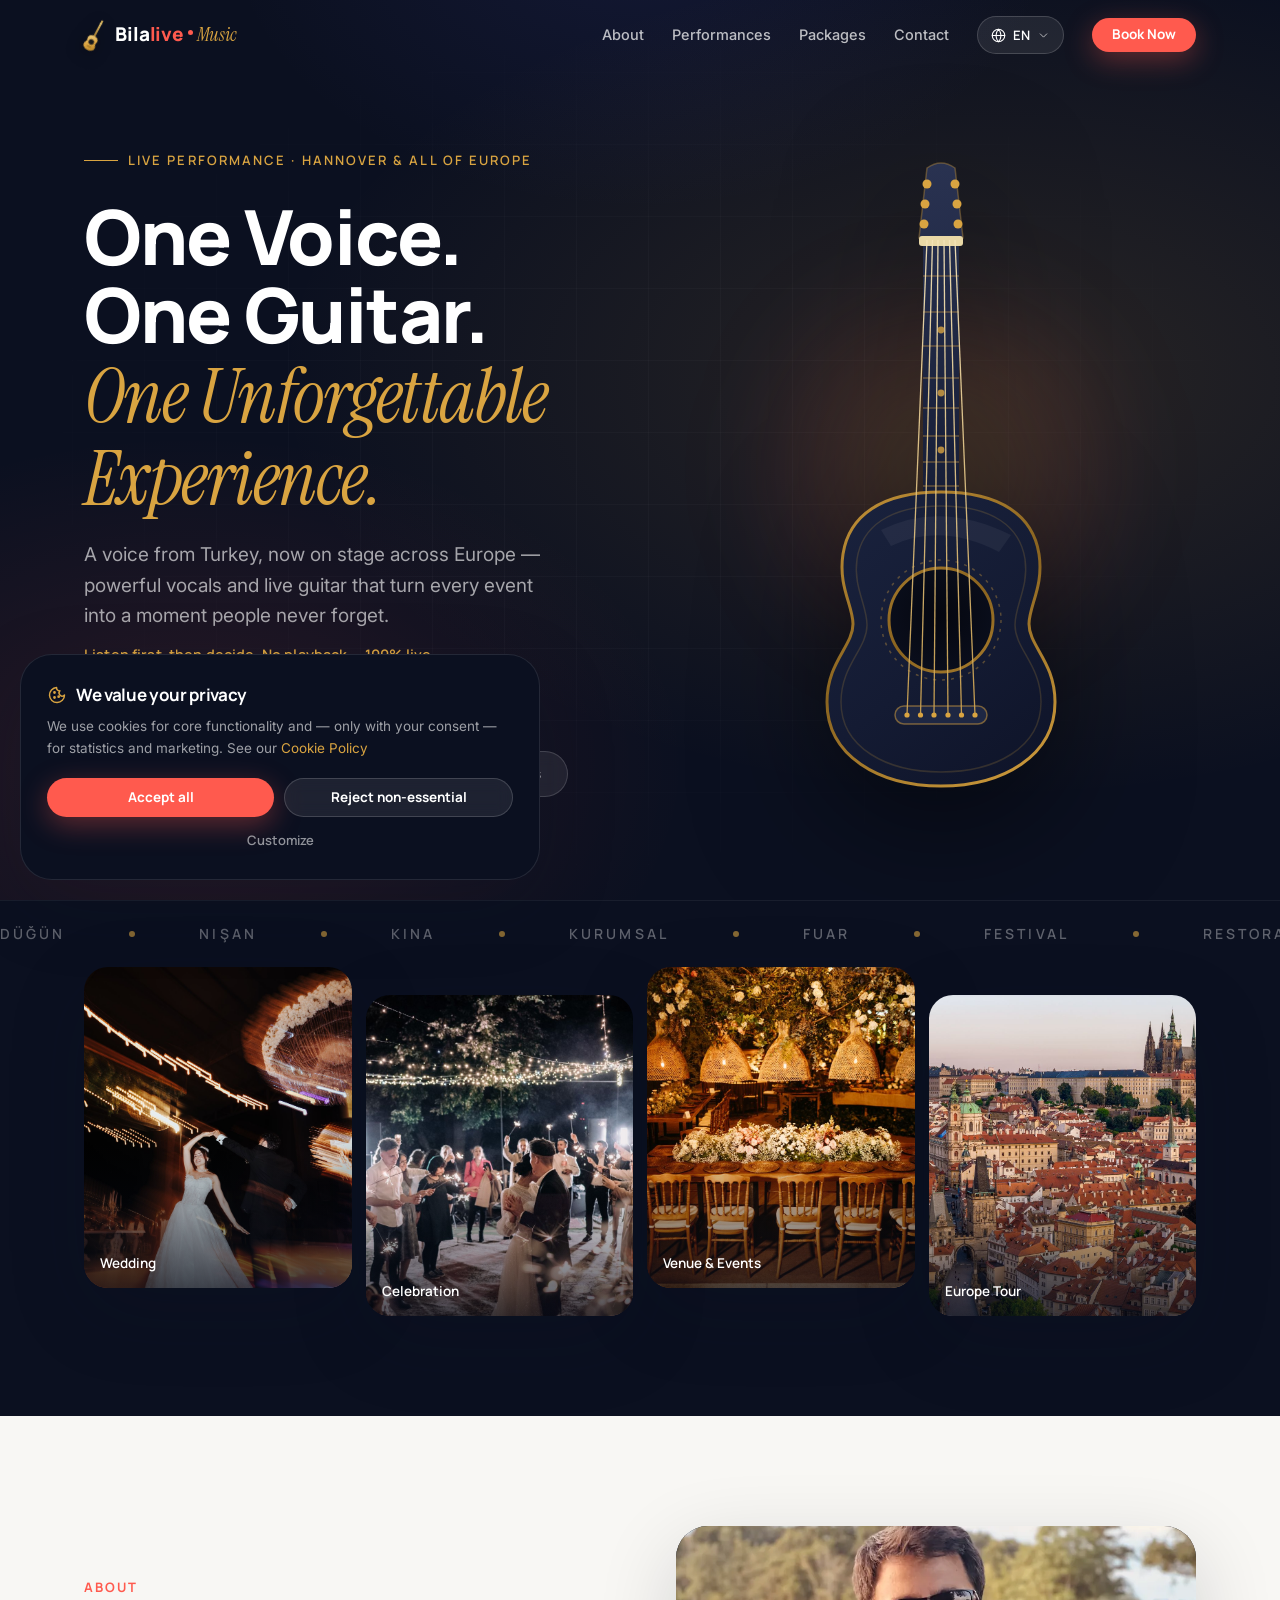
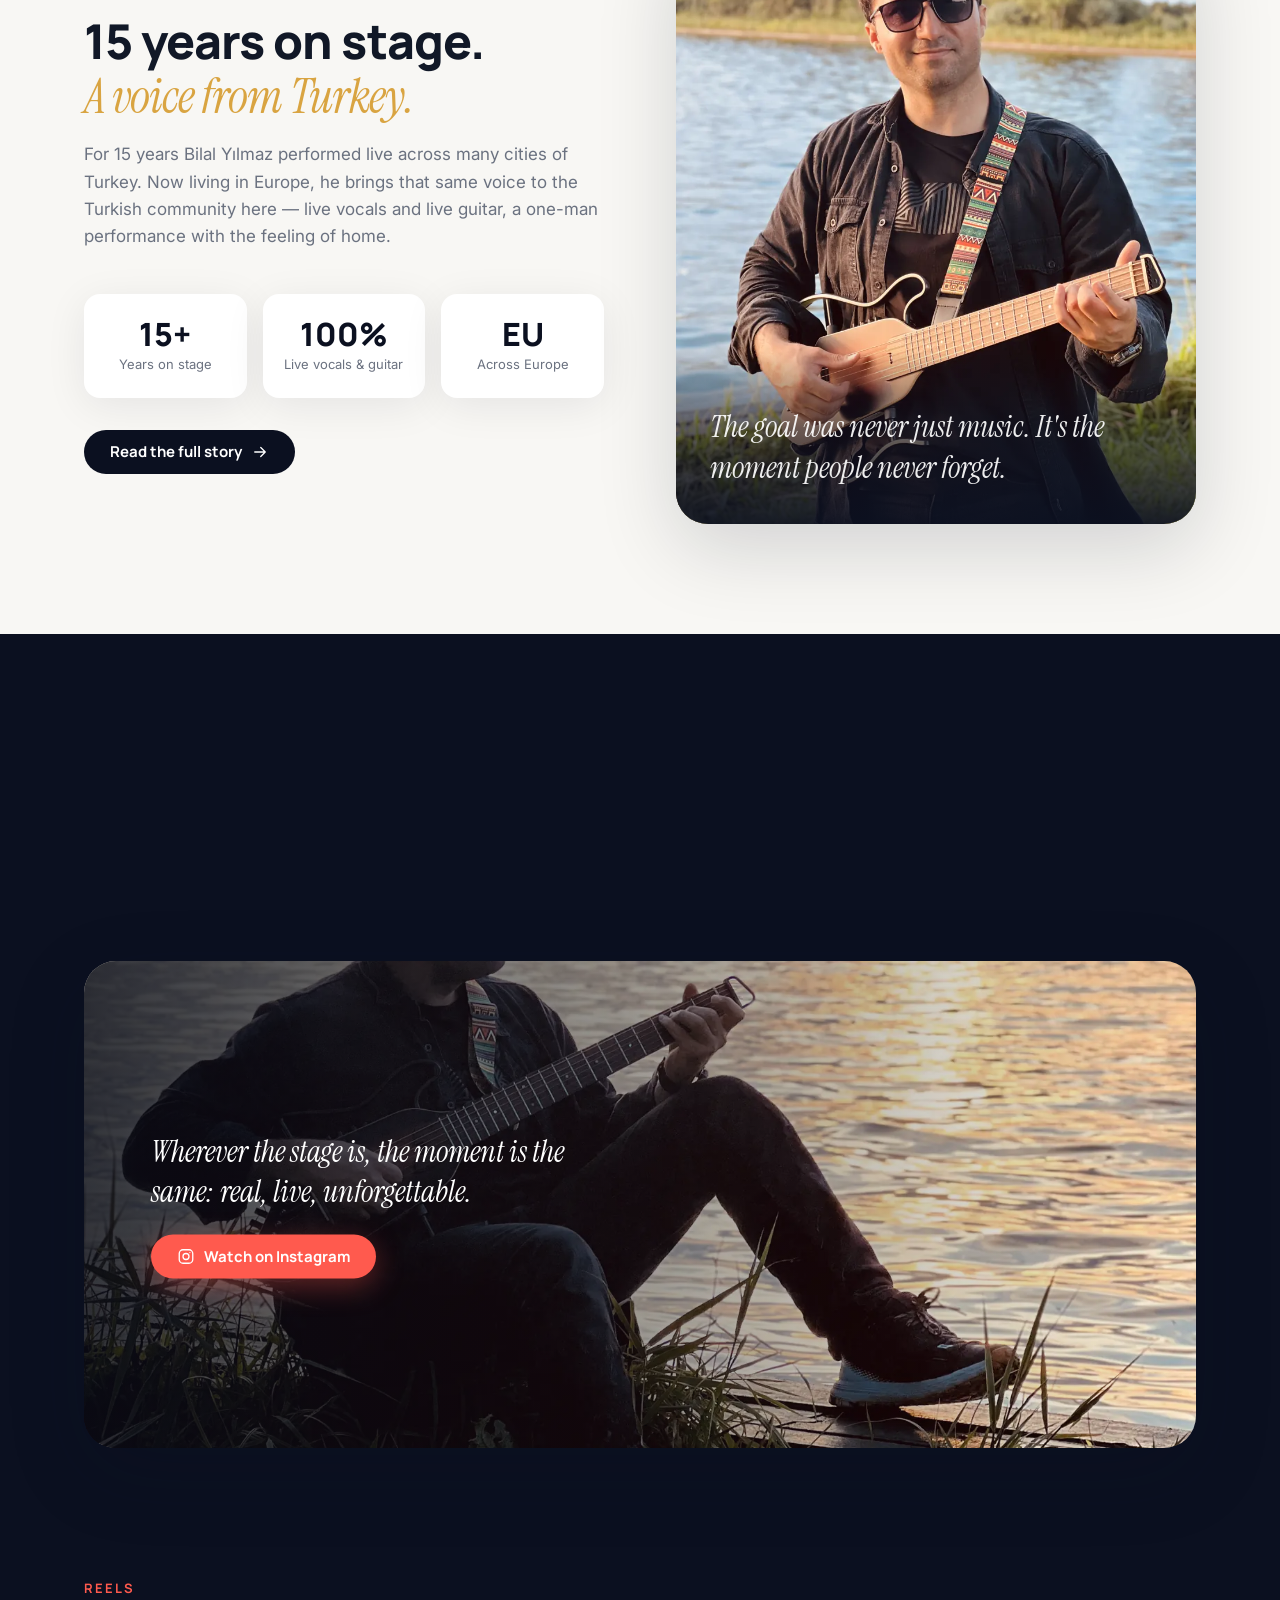
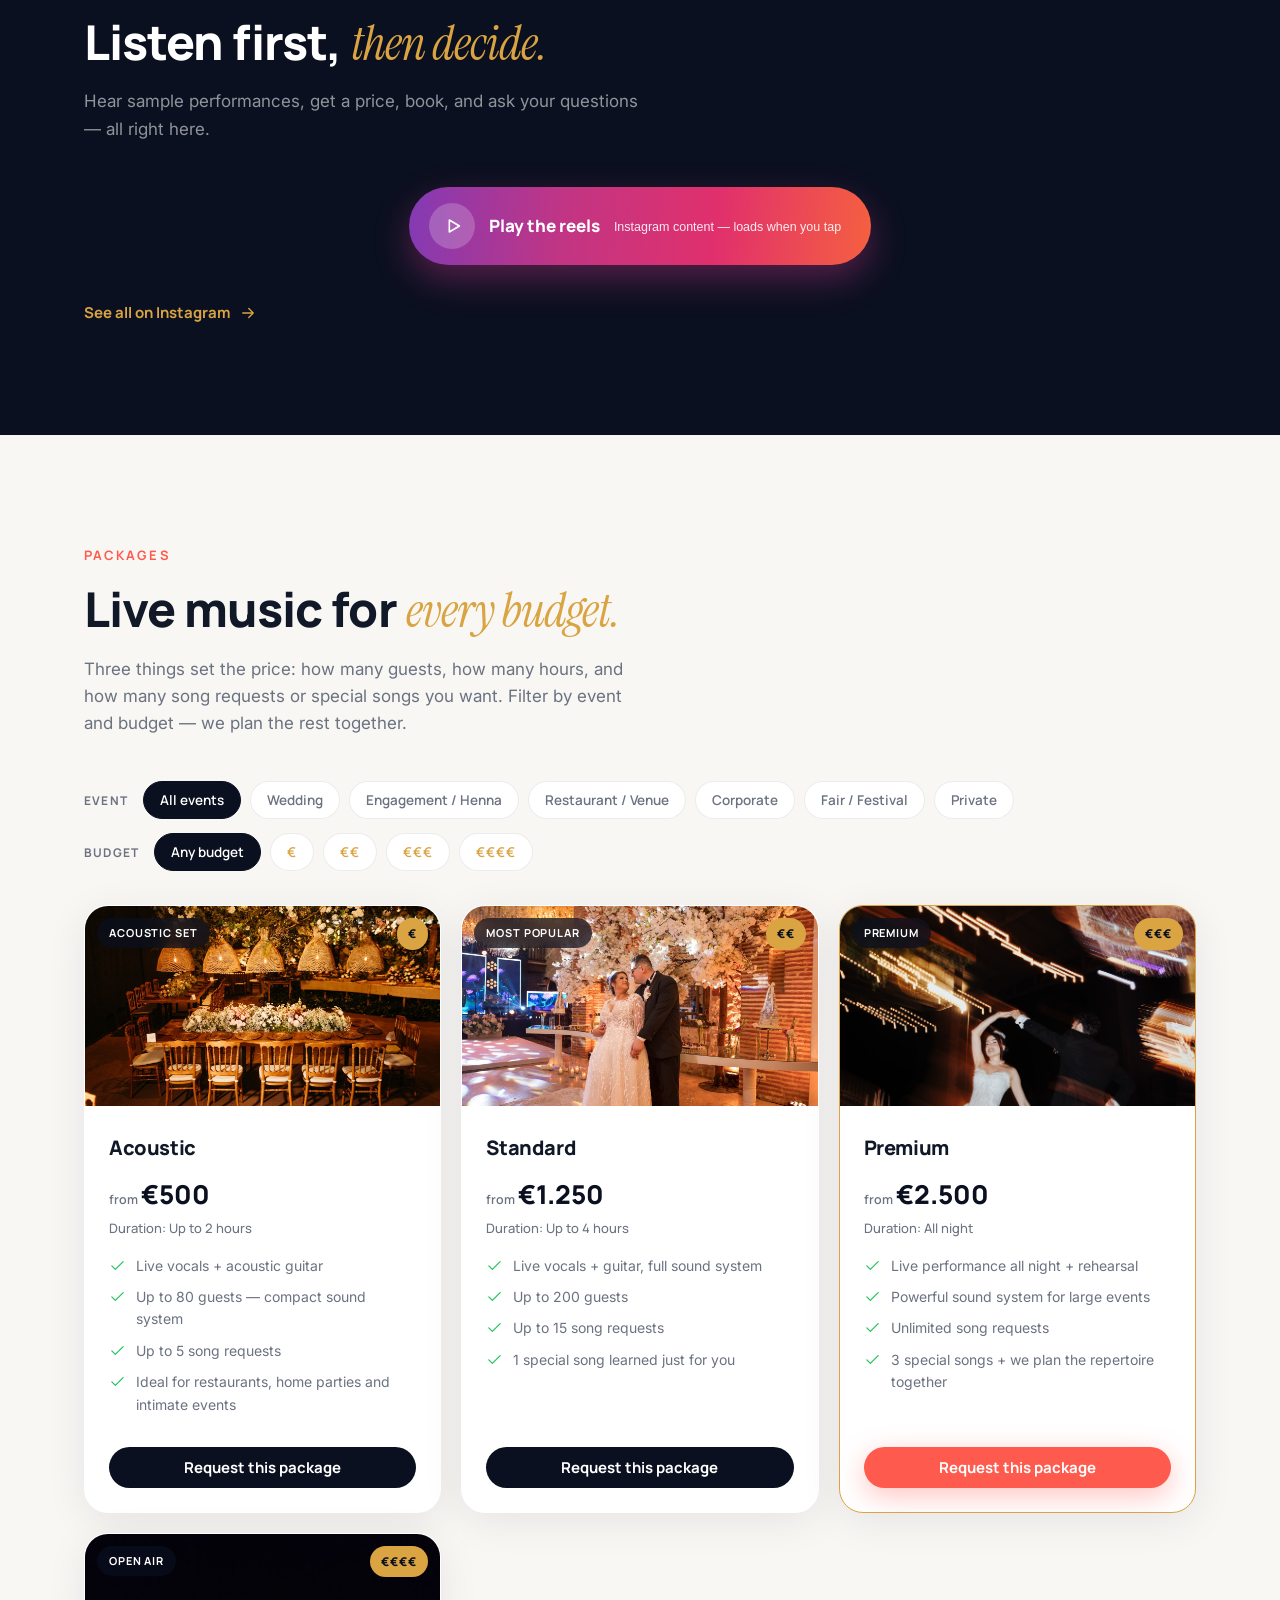
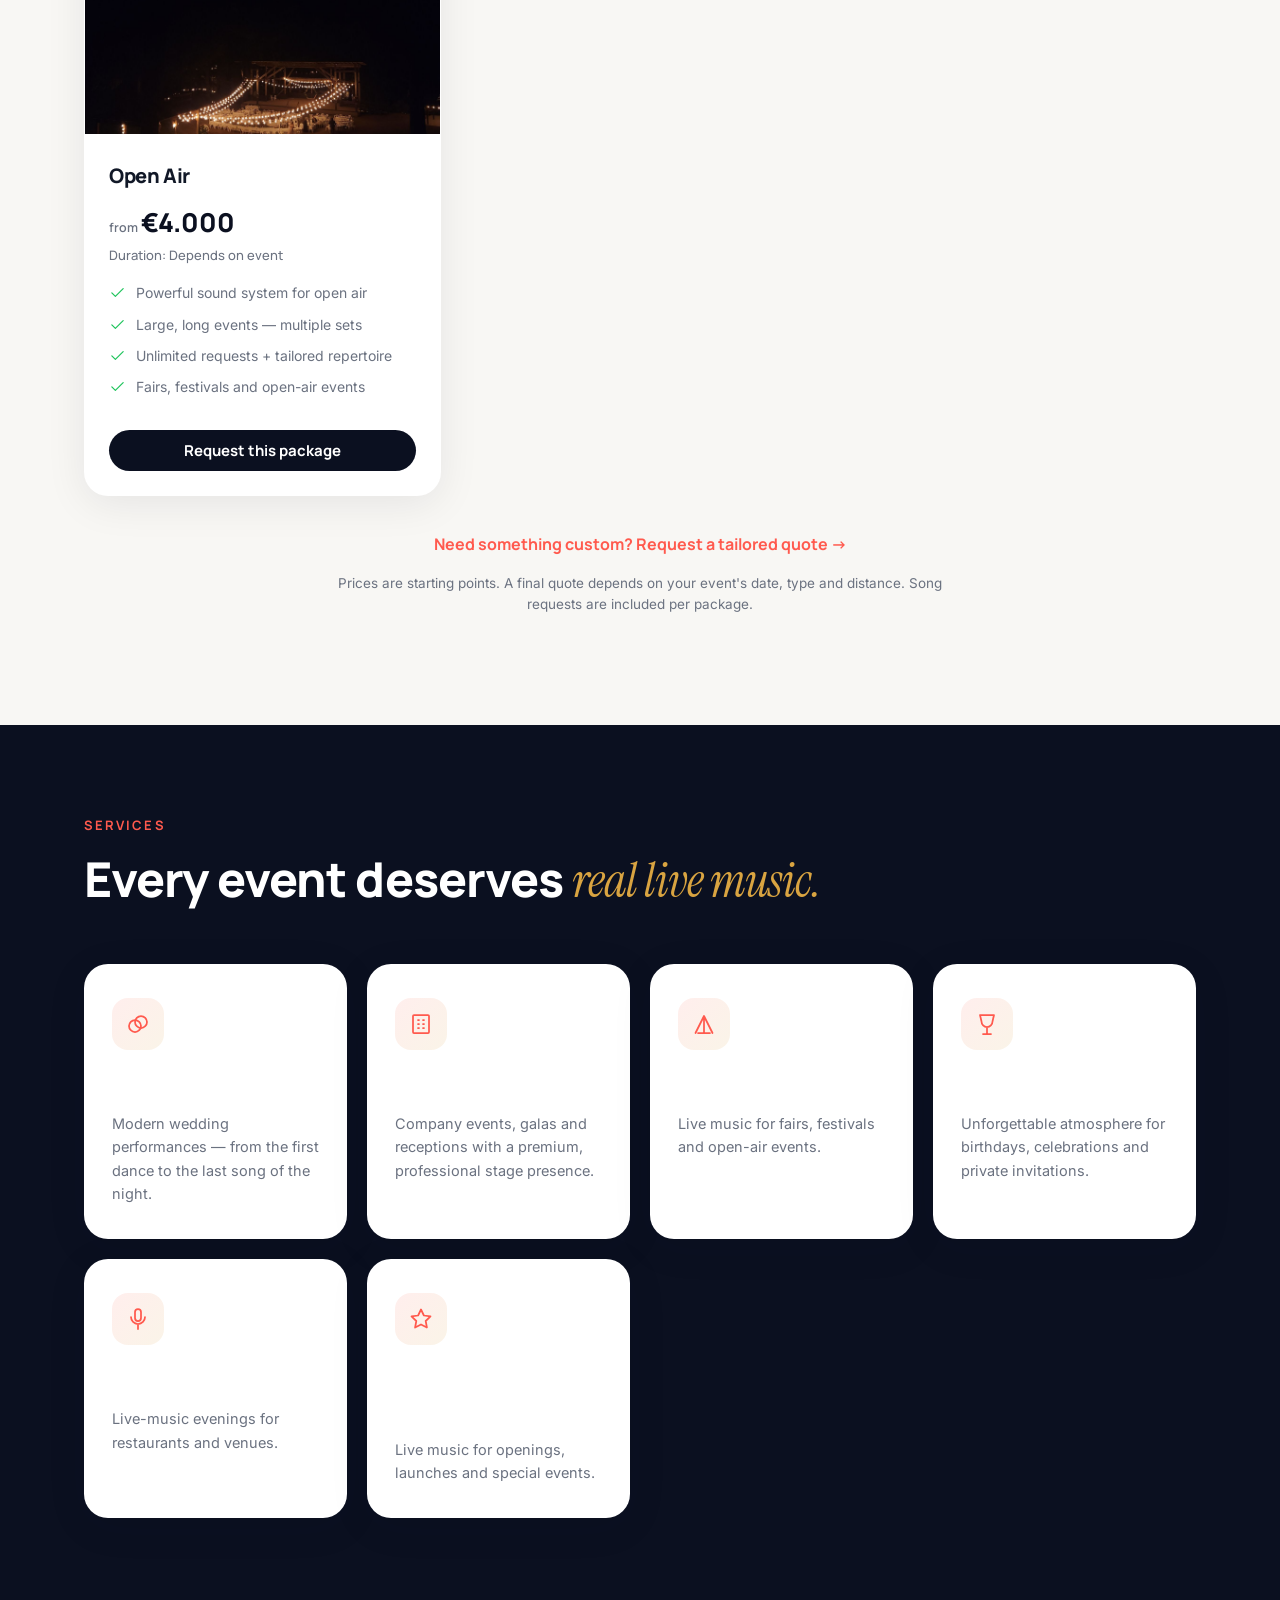
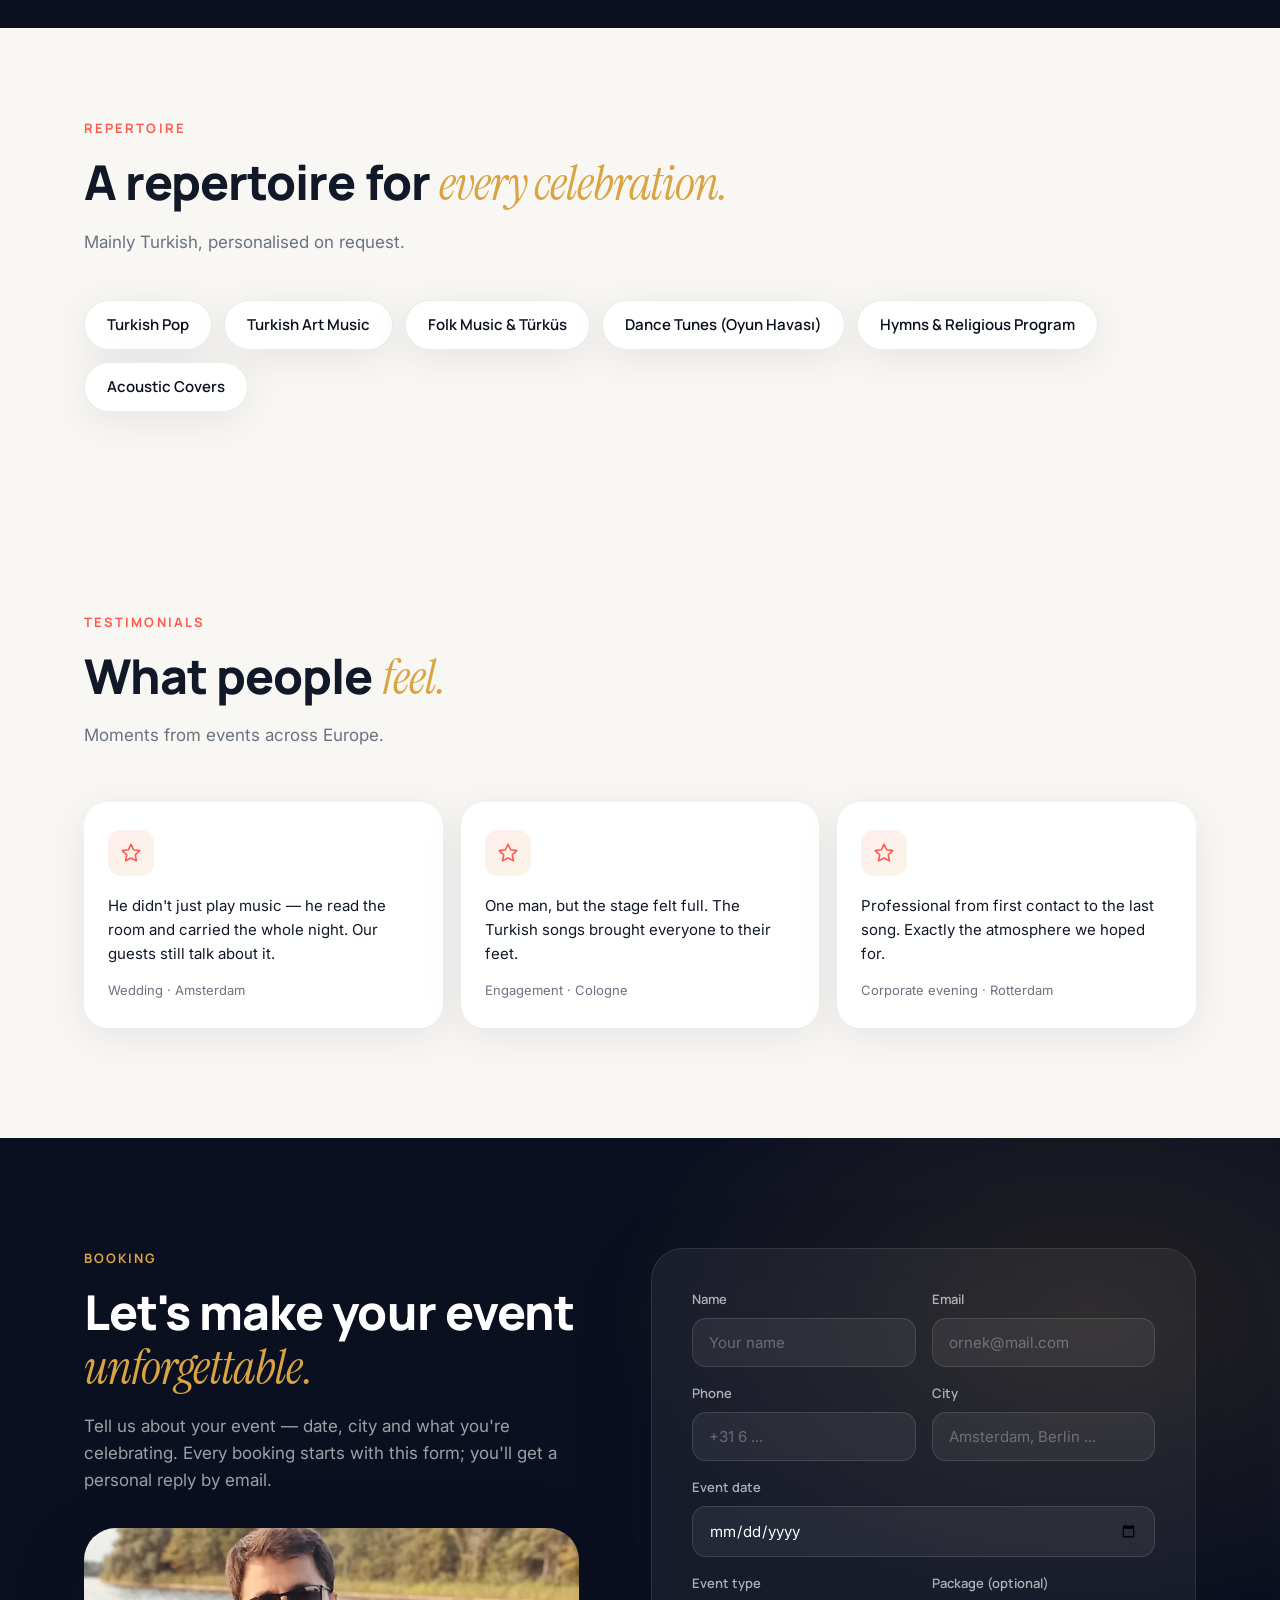
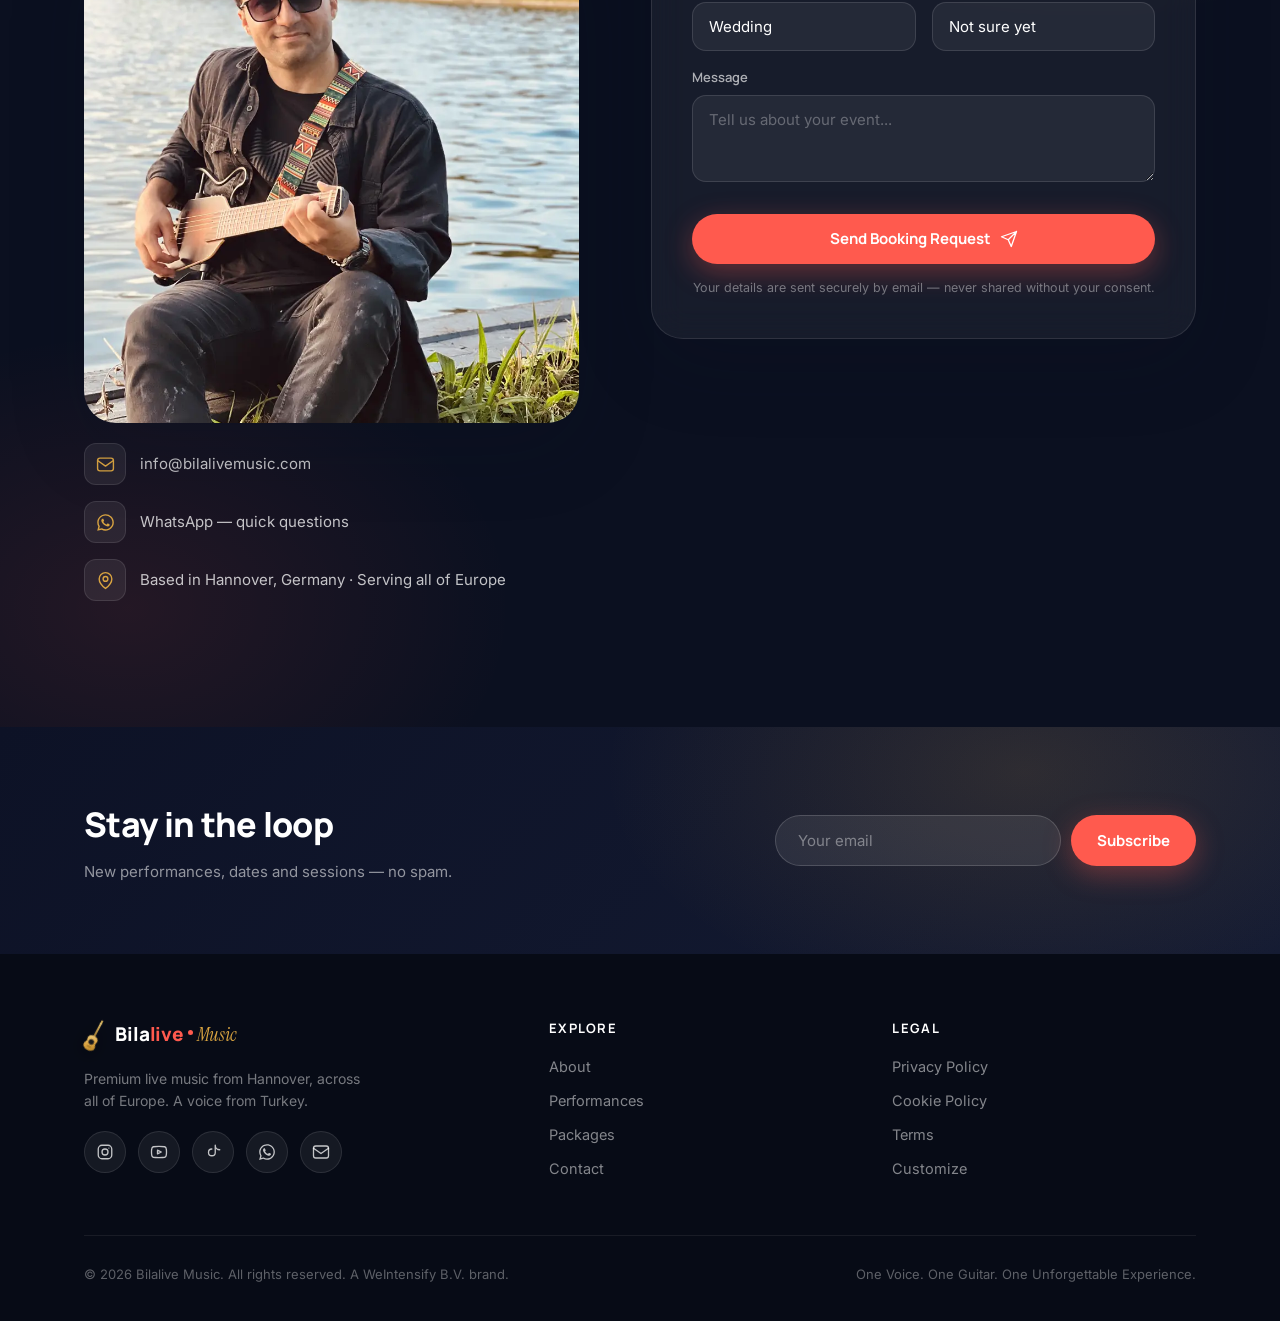
==== commit 3a083371: "Location→Hannover/tüm Avrupa; packages fit a solo artist; +Repertuar & new event types; hero "önce d" ====
--- a/index.html
+++ b/index.html
@@ -4,12 +4,12 @@
 <meta charset="UTF-8">
 <meta name="viewport" content="width=device-width, initial-scale=1.0">
 <title>Bilalive Music — Avrupa Genelinde Premium Canlı Müzik</title>
-<meta name="description" content="Tek ses. Tek gitar. Unutulmaz bir deneyim. Avrupa genelinde düğün, nişan, kurumsal etkinlik, fuar ve özel davetler için premium canlı müzik. Türkiye'den bir ses.">
+<meta name="description" content="Tek ses. Tek gitar. Playback yok, %100 canlı. Hannover, Almanya merkezli; tüm Avrupa'da düğün, nişan, kurumsal, restoran ve özel etkinlikler için premium canlı müzik. Türkiye'den bir ses.">
 <link rel="canonical" href="https://bilalivemusic.com/">
 <meta property="og:type" content="website">
 <meta property="og:site_name" content="Bilalive Music">
 <meta property="og:title" content="Bilalive Music — Avrupa Genelinde Premium Canlı Müzik">
-<meta property="og:description" content="One Voice. One Guitar. One Unforgettable Experience. Avrupa genelinde premium canlı müzik.">
+<meta property="og:description" content="Playback yok, %100 canlı. Hannover, Almanya merkezli; tüm Avrupa'da premium canlı müzik.">
 <meta property="og:url" content="https://bilalivemusic.com/">
 <meta property="og:image" content="https://bilalivemusic.com/assets/img/og-bilal.jpg">
 <meta property="og:image:width" content="1200">
@@ -29,7 +29,7 @@
 <link rel="preconnect" href="https://fonts.googleapis.com">
 <link rel="preconnect" href="https://fonts.gstatic.com" crossorigin>
 <link href="https://fonts.googleapis.com/css2?family=Manrope:wght@400;500;600;700;800&family=Inter:wght@400;500;600&family=Instrument+Serif:ital@0;1&display=swap" rel="stylesheet">
-<link rel="stylesheet" href="assets/css/style.css?v=31">
+<link rel="stylesheet" href="assets/css/style.css?v=32">
 <link rel="icon" href="data:image/svg+xml,%3Csvg xmlns='http://www.w3.org/2000/svg' viewBox='0 0 24 24' fill='none' stroke='%23D9A441' stroke-width='2' stroke-linecap='round' stroke-linejoin='round'%3E%3Cpath d='M9.9 2.4h4.2v2h-4.2z'/%3E%3Cpath d='M12 4.4v6.8'/%3E%3Cpath d='M12 11.2c-2.1 0-3.3 1.4-3.3 3 0 .9.4 1.5.4 2.2 0 .9-1.5 1.6-1.5 3.5 0 2 2 3.1 4.4 3.1s4.4-1.1 4.4-3.1c0-1.9-1.5-2.6-1.5-3.5 0-.7.4-1.3.4-2.2 0-1.6-1.2-3-3.3-3z'/%3E%3Ccircle cx='12' cy='18' r='1.7'/%3E%3C/svg%3E">
 <script type="application/ld+json">
 {
@@ -43,7 +43,9 @@
   "email": "info@bilalivemusic.com",
   "telephone": "+31 85 060 3095",
   "image": "https://bilalivemusic.com/assets/img/og-bilal.jpg",
-  "sameAs": ["https://www.instagram.com/bilalivemusic"],
+  "sameAs": ["https://www.instagram.com/bilalivemusic","https://www.youtube.com/@bilalivemusic","https://www.tiktok.com/@bilalivemusic"],
+  "location": { "@type": "Place", "name": "Hannover, Deutschland", "address": { "@type": "PostalAddress", "addressLocality": "Hannover", "addressCountry": "DE" } },
+  "member": { "@type": "Person", "name": "Bilal Yılmaz", "jobTitle": "Canlı müzik sanatçısı" },
   "address": { "@type": "PostalAddress", "streetAddress": "Kanaalkade 57", "postalCode": "1811 LS", "addressLocality": "Alkmaar", "addressCountry": "NL" },
   "parentOrganization": { "@type": "Organization", "name": "WeIntensify B.V.", "address": { "@type": "PostalAddress", "streetAddress": "Kanaalkade 57", "postalCode": "1811 LS", "addressLocality": "Alkmaar", "addressCountry": "NL" } }
 }
@@ -70,6 +72,7 @@
   <symbol id="i-check" viewBox="0 0 24 24"><path d="m4 12.5 5 5L20 6.5"/></symbol>
   <symbol id="i-cookie" viewBox="0 0 24 24"><path d="M21 12a9 9 0 1 1-9.5-9 3.5 3.5 0 0 0 4 4A3.5 3.5 0 0 0 21 12z"/><circle cx="9" cy="9" r=".8"/><circle cx="14" cy="14" r=".8"/><circle cx="9" cy="15" r=".8"/></symbol>
   <symbol id="i-ig" viewBox="0 0 24 24"><rect x="3" y="3" width="18" height="18" rx="5"/><circle cx="12" cy="12" r="4"/><circle cx="17.2" cy="6.8" r=".9" fill="currentColor" stroke="none"/></symbol>
+  <symbol id="i-wa" viewBox="0 0 448 512"><path fill="currentColor" stroke="none" d="M380.9 97.1C339 55.1 283.2 32 223.9 32c-122.4 0-222 99.6-222 222 0 39.1 10.2 77.3 29.6 111L0 480l117.7-30.9c32.4 17.7 68.9 27 106.1 27h.1c122.3 0 224.1-99.6 224.1-222 0-59.3-25.2-115-67.2-157zm-157 341.6c-33.2 0-65.7-8.9-94-25.7l-6.7-4-69.8 18.3L72 359.2l-4.4-7c-18.5-29.4-28.2-63.3-28.2-98.2 0-101.7 82.8-184.5 184.6-184.5 49.3 0 95.6 19.2 130.4 54.1 34.8 34.9 56.2 81.2 56.1 130.5 0 101.8-84.9 184.6-186.6 184.6zm101.2-138.2c-5.5-2.8-32.8-16.2-37.9-18-5.1-1.9-8.8-2.8-12.5 2.8-3.7 5.6-14.3 18-17.6 21.8-3.2 3.7-6.5 4.2-12 1.4-32.6-16.3-54-29.1-75.5-66-5.7-9.8 5.7-9.1 16.3-30.3 1.8-3.7.9-6.9-.5-9.7-1.4-2.8-12.5-30.1-17.1-41.2-4.5-10.8-9.1-9.3-12.5-9.5-3.2-.2-6.9-.2-10.6-.2-3.7 0-9.7 1.4-14.8 6.9-5.1 5.6-19.4 19-19.4 46.3 0 27.3 19.9 53.7 22.6 57.4 2.8 3.7 39.1 59.7 94.8 83.8 35.2 15.2 49 16.5 66.6 13.9 10.7-1.6 32.8-13.4 37.4-26.4 4.6-13 4.6-24.1 3.2-26.4-1.3-2.4-5-3.8-10.5-6.6z"/></symbol>
   <symbol id="i-yt" viewBox="0 0 24 24"><path d="M22 12s0-3.5-.5-5A3 3 0 0 0 19.5 5C17.7 4.5 12 4.5 12 4.5s-5.7 0-7.5.5A3 3 0 0 0 2.5 7C2 8.5 2 12 2 12s0 3.5.5 5a3 3 0 0 0 2 2c1.8.5 7.5.5 7.5.5s5.7 0 7.5-.5a3 3 0 0 0 2-2c.5-1.5.5-5 .5-5z"/><path d="m10 9.5 5 2.5-5 2.5z"/></symbol>
   <symbol id="i-tiktok" viewBox="0 0 24 24"><path d="M15 3v9.5a4.5 4.5 0 1 1-4.5-4.5M15 3a6 6 0 0 0 6 6"/></symbol>
   <symbol id="i-send" viewBox="0 0 24 24"><path d="m22 2-11 11M22 2 15 22l-4-9-9-4z"/></symbol>
@@ -81,7 +84,7 @@
 
 <nav id="nav">
   <div class="nav-inner">
-    <a href="index.html" class="logo"><img src="assets/img/guitar-gold.svg?v=31" class="logo-mark" alt="" width="30" height="46"><span class="wm">Bila<span class="lg-live">live</span> <em>Music</em></span></a>
+    <a href="index.html" class="logo"><img src="assets/img/guitar-gold.svg?v=32" class="logo-mark" alt="" width="30" height="46"><span class="wm">Bila<span class="lg-live">live</span> <em>Music</em></span></a>
     <div class="nav-links">
       <a href="about.html" data-i18n="nav.about">Hakkımızda</a>
       <a href="#performances" data-i18n="nav.performances">Performanslar</a>
@@ -118,15 +121,16 @@
   <div class="hero-grid"></div>
   <div class="hero-inner">
     <div>
-      <div class="hero-eyebrow" data-i18n="hero.eyebrow">Canlı Performans · Avrupa</div>
+      <div class="hero-eyebrow" data-i18n="hero.eyebrow">Canlı Performans · Hannover & Tüm Avrupa</div>
       <h1><span data-i18n="hero.h1a">Tek Ses.</span><br><span data-i18n="hero.h1b">Tek Gitar.</span><br><span class="serif" data-i18n="hero.h1c">Unutulmaz Bir Deneyim.</span></h1>
       <p class="hero-sub" data-i18n="hero.sub">Türkiye'den bir ses, şimdi Avrupa sahnelerinde — güçlü vokal ve canlı gitarla her etkinliği insanların asla unutmayacağı bir ana dönüştürüyoruz.</p>
+      <p class="hero-listen" data-i18n="hero.listen">Önce dinle, sonra karar ver. Playback yok — %100 canlı.</p>
       <div class="hero-tags">
         <span data-i18n="hero.t1">Düğünler</span><span data-i18n="hero.t2">Festivaller</span><span data-i18n="hero.t3">Kurumsal</span><span data-i18n="hero.t4">Özel Davetler</span>
       </div>
       <div class="hero-ctas">
         <a href="#booking" class="btn btn-accent"><span data-i18n="hero.book">Etkinliğini Rezerve Et</span><svg class="icon"><use href="#i-arrow"/></svg></a>
-        <a href="#performances" class="btn btn-ghost"><svg class="icon"><use href="#i-play"/></svg><span data-i18n="hero.watch">Performansları İzle</span></a>
+        <a href="#reels" class="btn btn-ghost"><svg class="icon"><use href="#i-play"/></svg><span data-i18n="hero.watch">Örnek performansları dinle</span></a>
       </div>
     </div>
     <div class="guitar-stage">
@@ -232,7 +236,7 @@
       <p style="margin-top:32px"><a href="about.html" class="btn btn-dark"><span data-i18n="about.more">Hikayenin tamamını oku</span><svg class="icon"><use href="#i-arrow"/></svg></a></p>
     </div>
     <div class="about-visual photo reveal">
-      <img src="assets/img/bilal-standing.webp?v=31" alt="Bilal Yılmaz — Bilalive Music" loading="lazy">
+      <img src="assets/img/bilal-standing.webp?v=32" alt="Bilal Yılmaz — Bilalive Music" loading="lazy">
       <div class="quote-over"><p class="serif" data-i18n="about.quote">"Amaç hiçbir zaman sadece müzik olmadı. Amaç, insanların asla unutmayacağı o an."</p></div>
     </div>
   </div>
@@ -247,7 +251,7 @@
       <p class="section-sub" data-i18n="vid.sub">Sahneden ve yoldan gerçek anlar. Yolculuğu Instagram'dan takip et: @bilalivemusic.</p>
     </div>
     <a class="perf-band reveal" href="https://www.instagram.com/bilalivemusic" target="_blank" rel="noopener" aria-label="Instagram: bilalivemusic">
-      <img src="assets/img/bilal-sunset-wide.webp?v=31" alt="Bilal Yılmaz — göl kenarında gün batımında canlı performans" loading="lazy">
+      <img src="assets/img/bilal-sunset-wide.webp?v=32" alt="Bilal Yılmaz — göl kenarında gün batımında canlı performans" loading="lazy">
       <div class="perf-band-inner">
         <p class="serif" data-i18n="vid.band">"Sahne neresi olursa olsun, an aynı: gerçek, canlı, unutulmaz."</p>
         <span class="btn btn-accent"><svg class="icon"><use href="#i-ig"/></svg><span data-i18n="vid.more">Instagram'da izle</span></span>
@@ -261,8 +265,8 @@
   <div class="container">
     <div class="reveal">
       <div class="eyebrow" data-i18n="rl.eyebrow">Reels</div>
-      <h2 class="section-title"><span data-i18n="rl.t1">Bilal'i canlı</span> <span class="serif" data-i18n="rl.t2">dinle.</span></h2>
-      <p class="section-sub" data-i18n="rl.sub">Instagram'daki en yeni reels — sesini ve sahne tarzını buradan duy.</p>
+      <h2 class="section-title"><span data-i18n="rl.t1">Önce dinle,</span> <span class="serif" data-i18n="rl.t2">sonra karar ver.</span></h2>
+      <p class="section-sub" data-i18n="rl.sub">Örnek performansları dinle, fiyat al, rezervasyon yap, sorularını sor — hepsi burada.</p>
     </div>
   </div>
   <div class="reels-wrap reveal" id="reelsWrap">
@@ -355,7 +359,7 @@
           <h3 data-i18n="pk.p3.name">Premium</h3>
           <p class="pkg-price"><span class="from" data-i18n="pk.from">başlangıç</span> <b>€2.500</b><span class="dur"><span data-i18n="pk.duration">Süre</span>: <span data-i18n="pk.p3.dur">Tüm gece</span></span></p>
           <ul class="pkg-incl">
-            <li><svg class="icon"><use href="#i-check"/></svg><span data-i18n="pk.p3.f1">Tüm gece canlı performans</span></li>
+            <li><svg class="icon"><use href="#i-check"/></svg><span data-i18n="pk.p3.f1">Tüm gece canlı performans + prova</span></li>
             <li><svg class="icon"><use href="#i-check"/></svg><span data-i18n="pk.p3.f2">Büyük davetler için güçlü ses sistemi</span></li>
             <li><svg class="icon"><use href="#i-check"/></svg><span data-i18n="pk.p3.f3">Sınırsız istek parça</span></li>
             <li><svg class="icon"><use href="#i-check"/></svg><span data-i18n="pk.p3.f4">3 özel şarkı + repertuvarı birlikte planlarız</span></li>
@@ -376,7 +380,7 @@
             <li><svg class="icon"><use href="#i-check"/></svg><span data-i18n="pk.p4.f1">Açık hava için güçlü ses sistemi</span></li>
             <li><svg class="icon"><use href="#i-check"/></svg><span data-i18n="pk.p4.f2">Kalabalık ve uzun etkinlikler — birden çok set</span></li>
             <li><svg class="icon"><use href="#i-check"/></svg><span data-i18n="pk.p4.f3">Sınırsız istek + kişiye özel repertuvar</span></li>
-            <li><svg class="icon"><use href="#i-check"/></svg><span data-i18n="pk.p4.f4">Fuar, festival, belediye ve kurumsal açık hava</span></li>
+            <li><svg class="icon"><use href="#i-check"/></svg><span data-i18n="pk.p4.f4">Fuar, festival ve açık hava etkinlikleri</span></li>
           </ul>
           <button class="btn btn-dark" type="button" data-request-pkg="Açık Hava" data-i18n="pk.request">Bu paketi talep et</button>
         </div>
@@ -384,6 +388,7 @@
       <p class="pkg-empty" id="pkgEmpty" data-i18n="pk.empty">Bu filtreye uyan paket yok. Başka bir kombinasyon dene veya özel teklif iste.</p>
     </div>
     <p class="pkg-custom"><a href="#booking" data-i18n="pk.custom">Sana özel bir şey mi lazım? Özel teklif iste →</a></p>
+    <p class="pkg-note" data-i18n="pk.note2">Fiyatlar başlangıçtır. Kesin teklif; etkinliğin tarihine, türüne ve uzaklığına göre verilir. İstek parçalar pakete göre alınır.</p>
   </div>
 </section>
 
@@ -408,13 +413,42 @@
       <div class="service-card">
         <div class="service-icon"><svg class="icon"><use href="#i-tent"/></svg></div>
         <h3 data-i18n="srv.f_h">Fuar &amp; Festival</h3>
-        <p data-i18n="srv.f_p">Fuarlar, festivaller ve halka açık etkinlikler — büyük sahne enerjisi.</p>
+        <p data-i18n="srv.f_p">Fuarlar, festivaller ve açık hava etkinlikleri için canlı müzik.</p>
       </div>
       <div class="service-card">
         <div class="service-icon"><svg class="icon"><use href="#i-glass"/></svg></div>
-        <h3 data-i18n="srv.p_h">Özel &amp; Mekan</h3>
-        <p data-i18n="srv.p_p">Restoranlar, doğum günleri ve özel davetler için unutulmaz atmosfer.</p>
-      </div>
+        <h3 data-i18n="srv.p_h">Özel Davetler</h3>
+        <p data-i18n="srv.p_p">Doğum günü, kutlama ve özel davetler için unutulmaz atmosfer.</p>
+      </div>
+      <div class="service-card">
+        <div class="service-icon"><svg class="icon"><use href="#i-mic"/></svg></div>
+        <h3 data-i18n="srv.r_h">Restoran &amp; Mekan</h3>
+        <p data-i18n="srv.r_p">Restoran ve mekanlar için canlı müzik akşamları.</p>
+      </div>
+      <div class="service-card">
+        <div class="service-icon"><svg class="icon"><use href="#i-star"/></svg></div>
+        <h3 data-i18n="srv.o_h">Açılış &amp; Özel Etkinlik</h3>
+        <p data-i18n="srv.o_p">Açılışlar, lansmanlar ve özel etkinlikler için canlı müzik.</p>
+      </div>
+    </div>
+  </div>
+</section>
+
+<!-- REPERTOIRE -->
+<section id="repertoire" style="padding-top:90px">
+  <div class="container">
+    <div class="reveal">
+      <div class="eyebrow" data-i18n="rp.eyebrow">Repertuar</div>
+      <h2 class="section-title"><span data-i18n="rp.t1">Her davete</span> <span class="serif" data-i18n="rp.t2">uygun repertuar.</span></h2>
+      <p class="section-sub" data-i18n="rp.sub">Türkçe ağırlıklı, isteğe göre kişiselleştirilir.</p>
+    </div>
+    <div class="rep-chips reveal">
+      <span class="rep-chip" data-i18n="rp.1">Türkçe Pop</span>
+      <span class="rep-chip" data-i18n="rp.2">Türk Sanat Müziği</span>
+      <span class="rep-chip" data-i18n="rp.3">Halk Müziği &amp; Türküler</span>
+      <span class="rep-chip" data-i18n="rp.4">Oyun Havaları</span>
+      <span class="rep-chip" data-i18n="rp.5">İlahi &amp; Dini Program</span>
+      <span class="rep-chip" data-i18n="rp.6">Akustik Cover</span>
     </div>
   </div>
 </section>
@@ -454,10 +488,10 @@
       <div class="eyebrow" style="color:var(--gold)" data-i18n="bk.eyebrow">Rezervasyon</div>
       <h2 class="section-title"><span data-i18n="bk.title1">Etkinliğini birlikte</span> <span class="serif" data-i18n="bk.title2">unutulmaz yapalım.</span></h2>
       <p class="lead" data-i18n="bk.lead">Etkinliğini anlat — tarih, şehir ve neyi kutladığın. Her rezervasyon bu formla başlar; sana e-posta ile kişisel dönüş yapıyoruz.</p>
-      <div class="booking-visual"><img src="assets/img/bilal-grass.webp?v=31" alt="Bilal Yılmaz — canlı performans" loading="lazy"></div>
-      <div class="contact-line"><div class="ico"><svg class="icon"><use href="#i-mail"/></svg></div><span>info@bilalivemusic.com</span></div>
-      <div class="contact-line"><div class="ico"><svg class="icon"><use href="#i-chat"/></svg></div><span data-i18n="bk.whats">WhatsApp — hızlı sorular için</span></div>
-      <div class="contact-line"><div class="ico"><svg class="icon"><use href="#i-pin"/></svg></div><span data-i18n="bk.loc">Avrupa merkezli · Her yere geliriz</span></div>
+      <div class="booking-visual"><img src="assets/img/bilal-grass.webp?v=32" alt="Bilal Yılmaz — canlı performans" loading="lazy"></div>
+      <a class="contact-line" href="mailto:info@bilalivemusic.com"><div class="ico"><svg class="icon"><use href="#i-mail"/></svg></div><span>info@bilalivemusic.com</span></a>
+      <a class="contact-line" href="https://wa.me/4915510989673" target="_blank" rel="noopener"><div class="ico"><svg class="icon"><use href="#i-wa"/></svg></div><span data-i18n="bk.whats">WhatsApp — hızlı sorular için</span></a>
+      <div class="contact-line"><div class="ico"><svg class="icon"><use href="#i-pin"/></svg></div><span data-i18n="bk.loc">Hannover, Almanya merkezli · Tüm Avrupa'ya hizmet</span></div>
     </div>
     <form class="form-card reveal" id="bookingForm">
       <input type="checkbox" name="botcheck" class="hp" tabindex="-1" autocomplete="off">
@@ -520,10 +554,10 @@
   <div class="container">
     <div class="footer-top">
       <div class="footer-brand">
-        <a href="index.html" class="logo"><img src="assets/img/guitar-gold.svg?v=31" class="logo-mark" alt="" width="30" height="46"><span class="wm">Bila<span class="lg-live">live</span> <em>Music</em></span></a>
+        <a href="index.html" class="logo"><img src="assets/img/guitar-gold.svg?v=32" class="logo-mark" alt="" width="30" height="46"><span class="wm">Bila<span class="lg-live">live</span> <em>Music</em></span></a>
         <p data-i18n="ft.tag">Avrupa genelinde premium canlı müzik. Türkiye'den bir ses.</p>
         <div class="socials">
-          <a href="https://www.instagram.com/bilalivemusic" target="_blank" rel="noopener" aria-label="Instagram"><svg class="icon"><use href="#i-ig"/></svg></a>
+          <a href="https://www.instagram.com/bilalivemusic" target="_blank" rel="noopener" aria-label="Instagram"><svg class="icon"><use href="#i-ig"/></svg></a><a href="https://www.youtube.com/@bilalivemusic" target="_blank" rel="noopener" aria-label="YouTube"><svg class="icon"><use href="#i-yt"/></svg></a><a href="https://www.tiktok.com/@bilalivemusic" target="_blank" rel="noopener" aria-label="TikTok"><svg class="icon"><use href="#i-tiktok"/></svg></a><a href="https://wa.me/4915510989673" target="_blank" rel="noopener" aria-label="WhatsApp"><svg class="icon"><use href="#i-wa"/></svg></a>
           <a href="mailto:info@bilalivemusic.com" aria-label="E-posta"><svg class="icon"><use href="#i-mail"/></svg></a>
         </div>
       </div>
@@ -582,7 +616,7 @@
   email: "info@bilalivemusic.com"
 };
 </script>
-<script src="assets/js/i18n.js?v=31"></script>
-<script src="assets/js/app.js?v=31"></script>
+<script src="assets/js/i18n.js?v=32"></script>
+<script src="assets/js/app.js?v=32"></script>
 </body>
 </html>
--- a/assets/css/style.css
+++ b/assets/css/style.css
@@ -157,6 +157,17 @@
 .video-card.tall::after{content:"";position:absolute;inset:0;background:linear-gradient(to top,rgba(7,11,22,.72),transparent 45%)}
 .video-card.tall .label{z-index:2}
 .side-portrait{width:100%;border-radius:var(--r-sm);margin-bottom:20px;box-shadow:var(--shadow-soft)}
+/* hero "listen first" line */
+.hero-listen{color:var(--gold);font-family:'Manrope',sans-serif;font-weight:600;font-size:14.5px;letter-spacing:.01em;margin:0 0 24px}
+@media(max-width:900px){.hero-listen{margin-left:auto;margin-right:auto}}
+/* packages starting-price note */
+.pkg-note{max-width:660px;margin:16px auto 0;text-align:center;color:var(--text-2);font-size:13.5px;line-height:1.55}
+/* repertoire chips */
+.rep-chips{display:flex;flex-wrap:wrap;gap:12px;margin-top:44px}
+.rep-chip{display:inline-flex;align-items:center;background:#fff;border:1px solid rgba(11,16,32,.08);border-radius:100px;padding:12px 22px;font-family:'Manrope',sans-serif;font-weight:600;font-size:15px;color:var(--navy);box-shadow:var(--shadow-soft);transition:transform .3s var(--ease),box-shadow .3s,border-color .3s}
+.rep-chip:hover{transform:translateY(-2px);box-shadow:var(--shadow-deep);border-color:var(--gold)}
+/* about artist role byline */
+.ab-role{display:inline-block;margin-top:14px;color:var(--gold);font-family:'Manrope',sans-serif;font-weight:600;font-size:14px;letter-spacing:.02em}
 /* Instagram Reels marquee */
 .reels-wrap{margin-top:44px}
 .reels-cover{position:relative;display:flex;align-items:center;justify-content:center;gap:16px;width:max-content;max-width:calc(100% - 48px);margin:0 auto;border:none;cursor:pointer;color:#fff;border-radius:100px;padding:16px 30px 16px 20px;background:linear-gradient(95deg,#833AB4,#C13584,#E1306C,#F56040);box-shadow:0 14px 34px rgba(193,53,132,.4);transition:transform .3s var(--ease),box-shadow .3s var(--ease)}
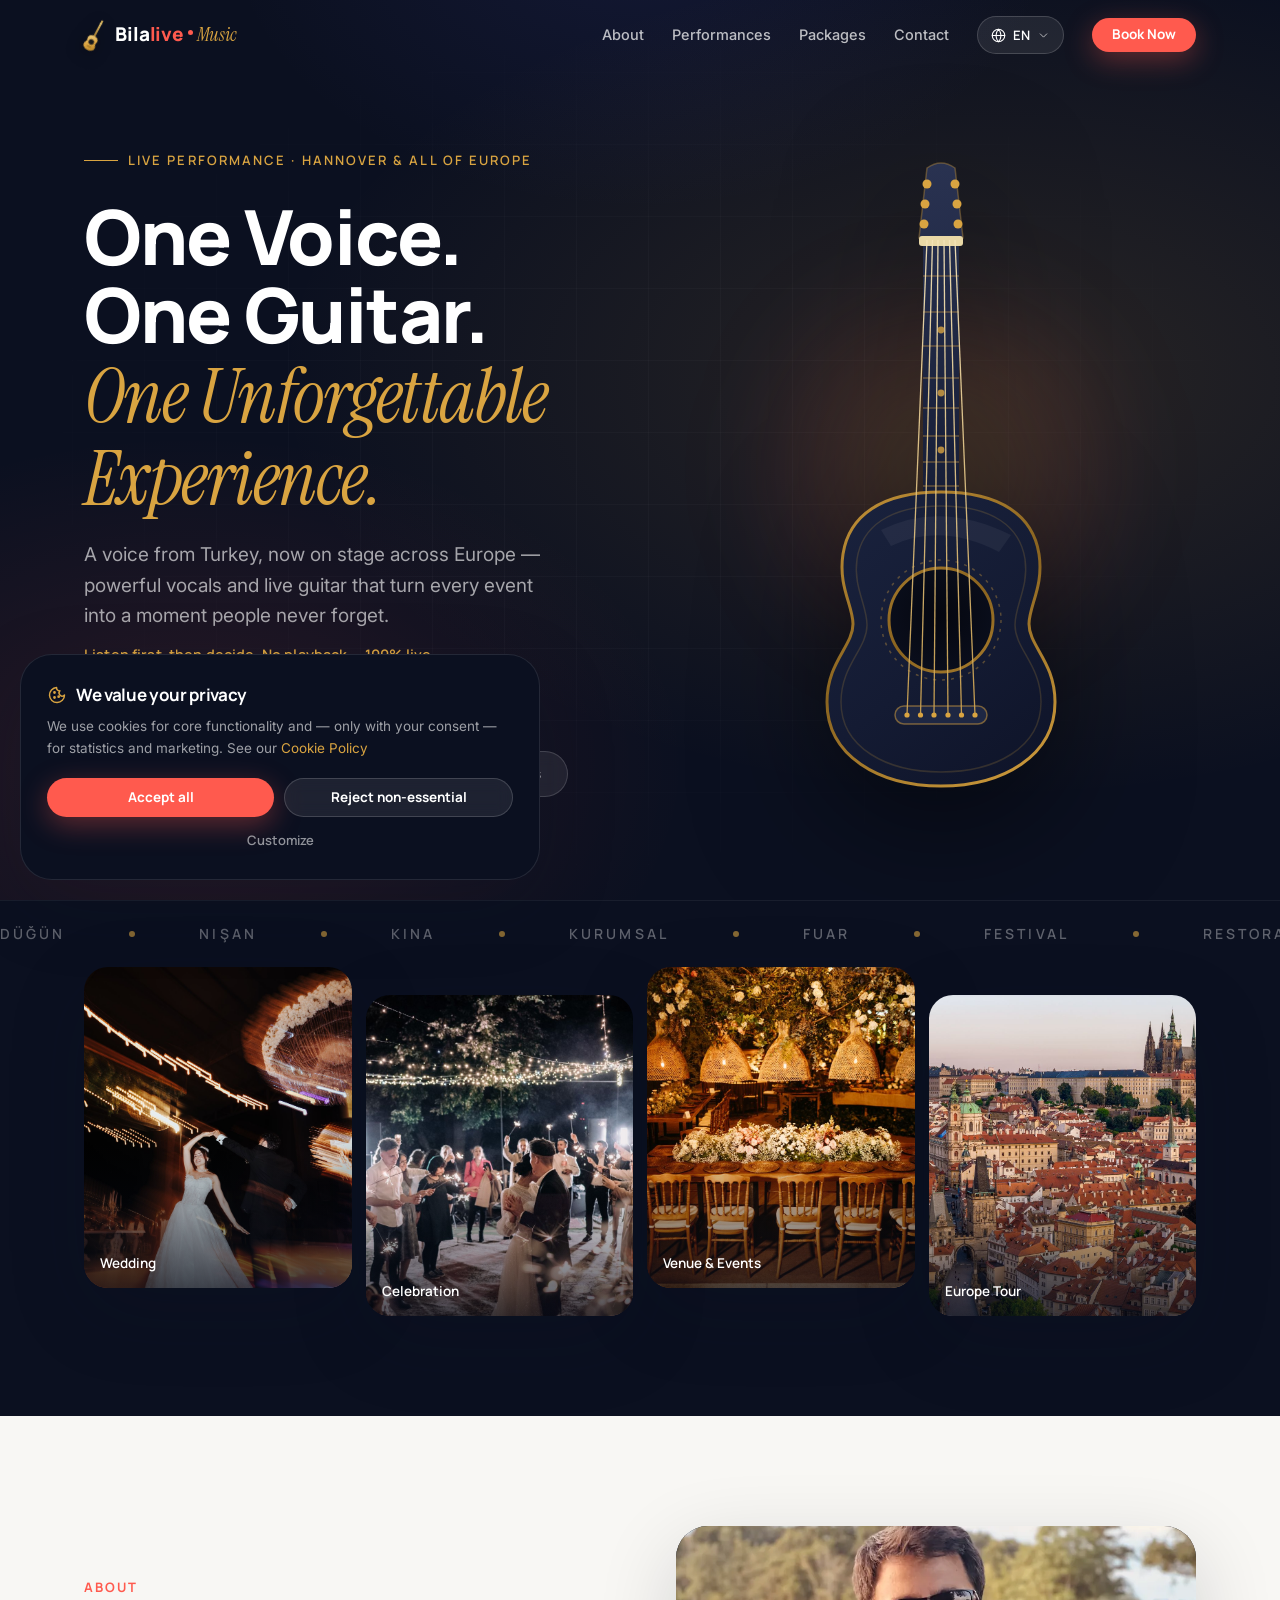
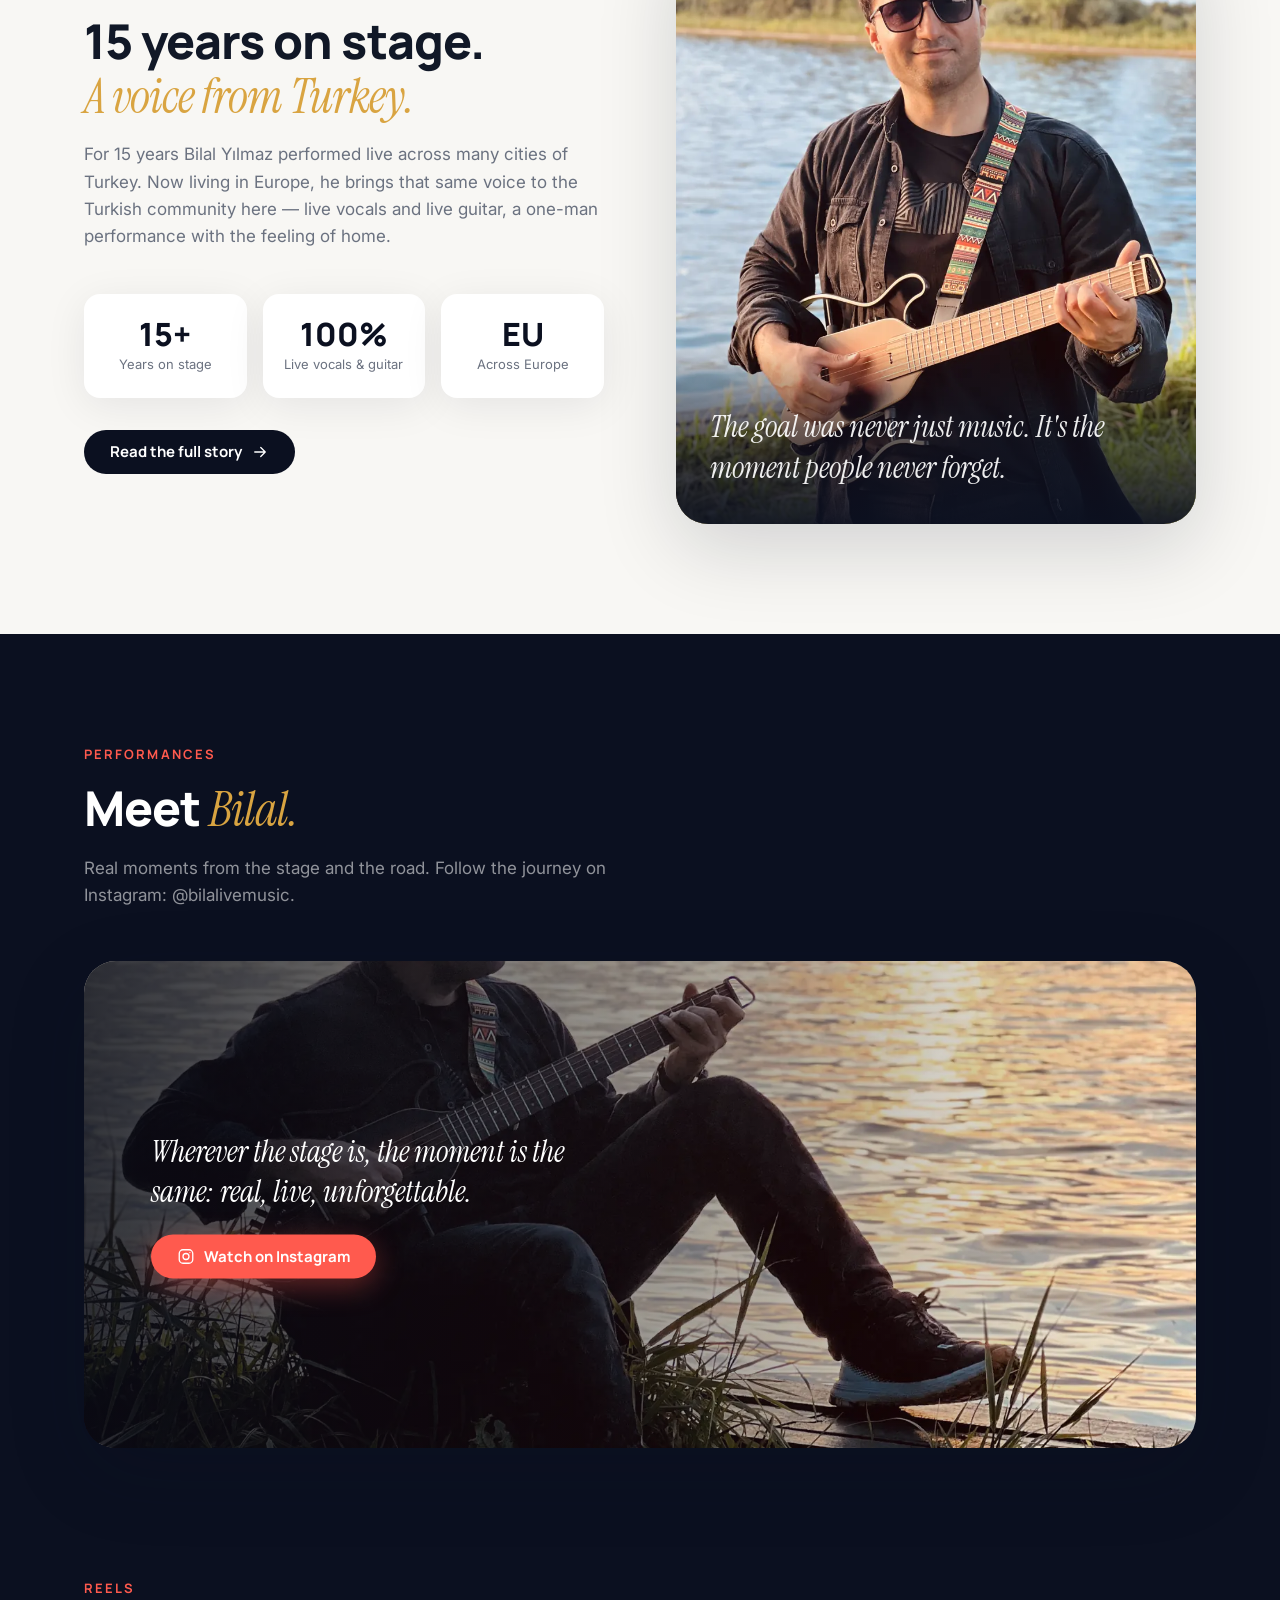
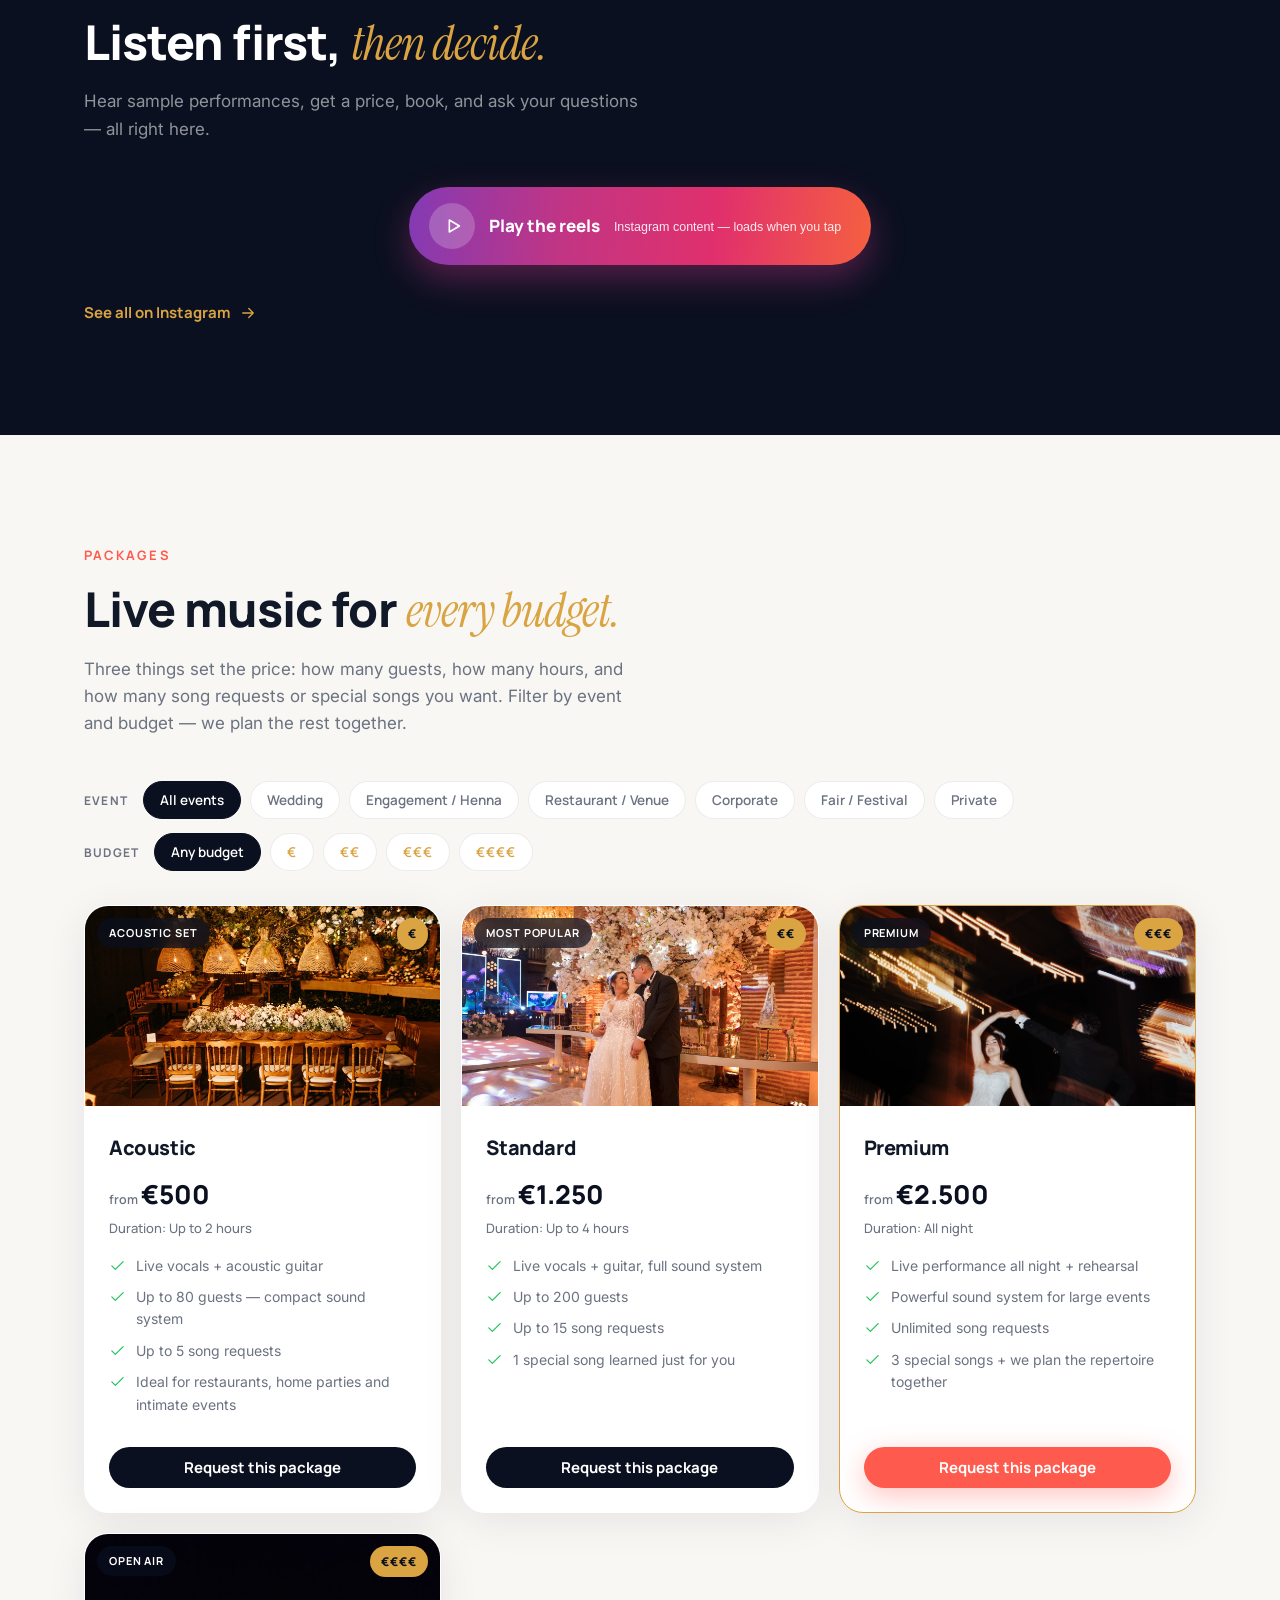
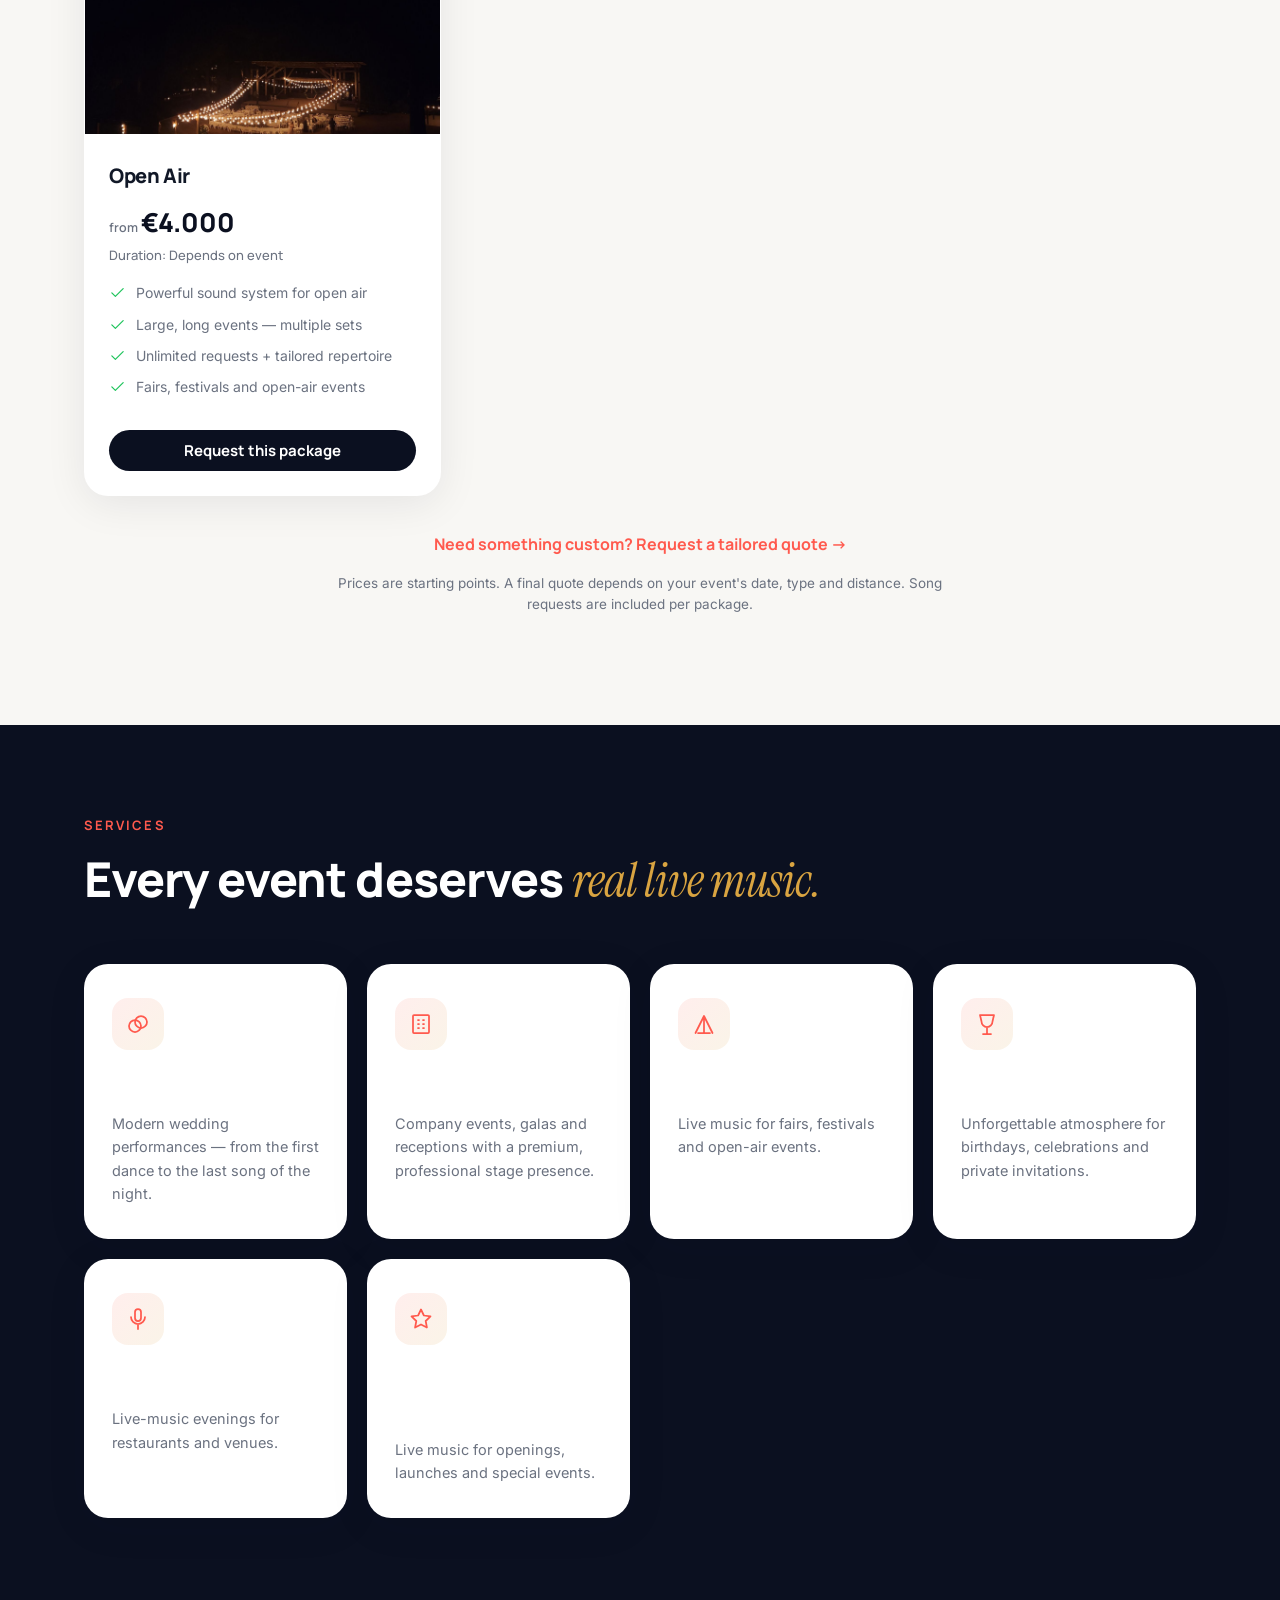
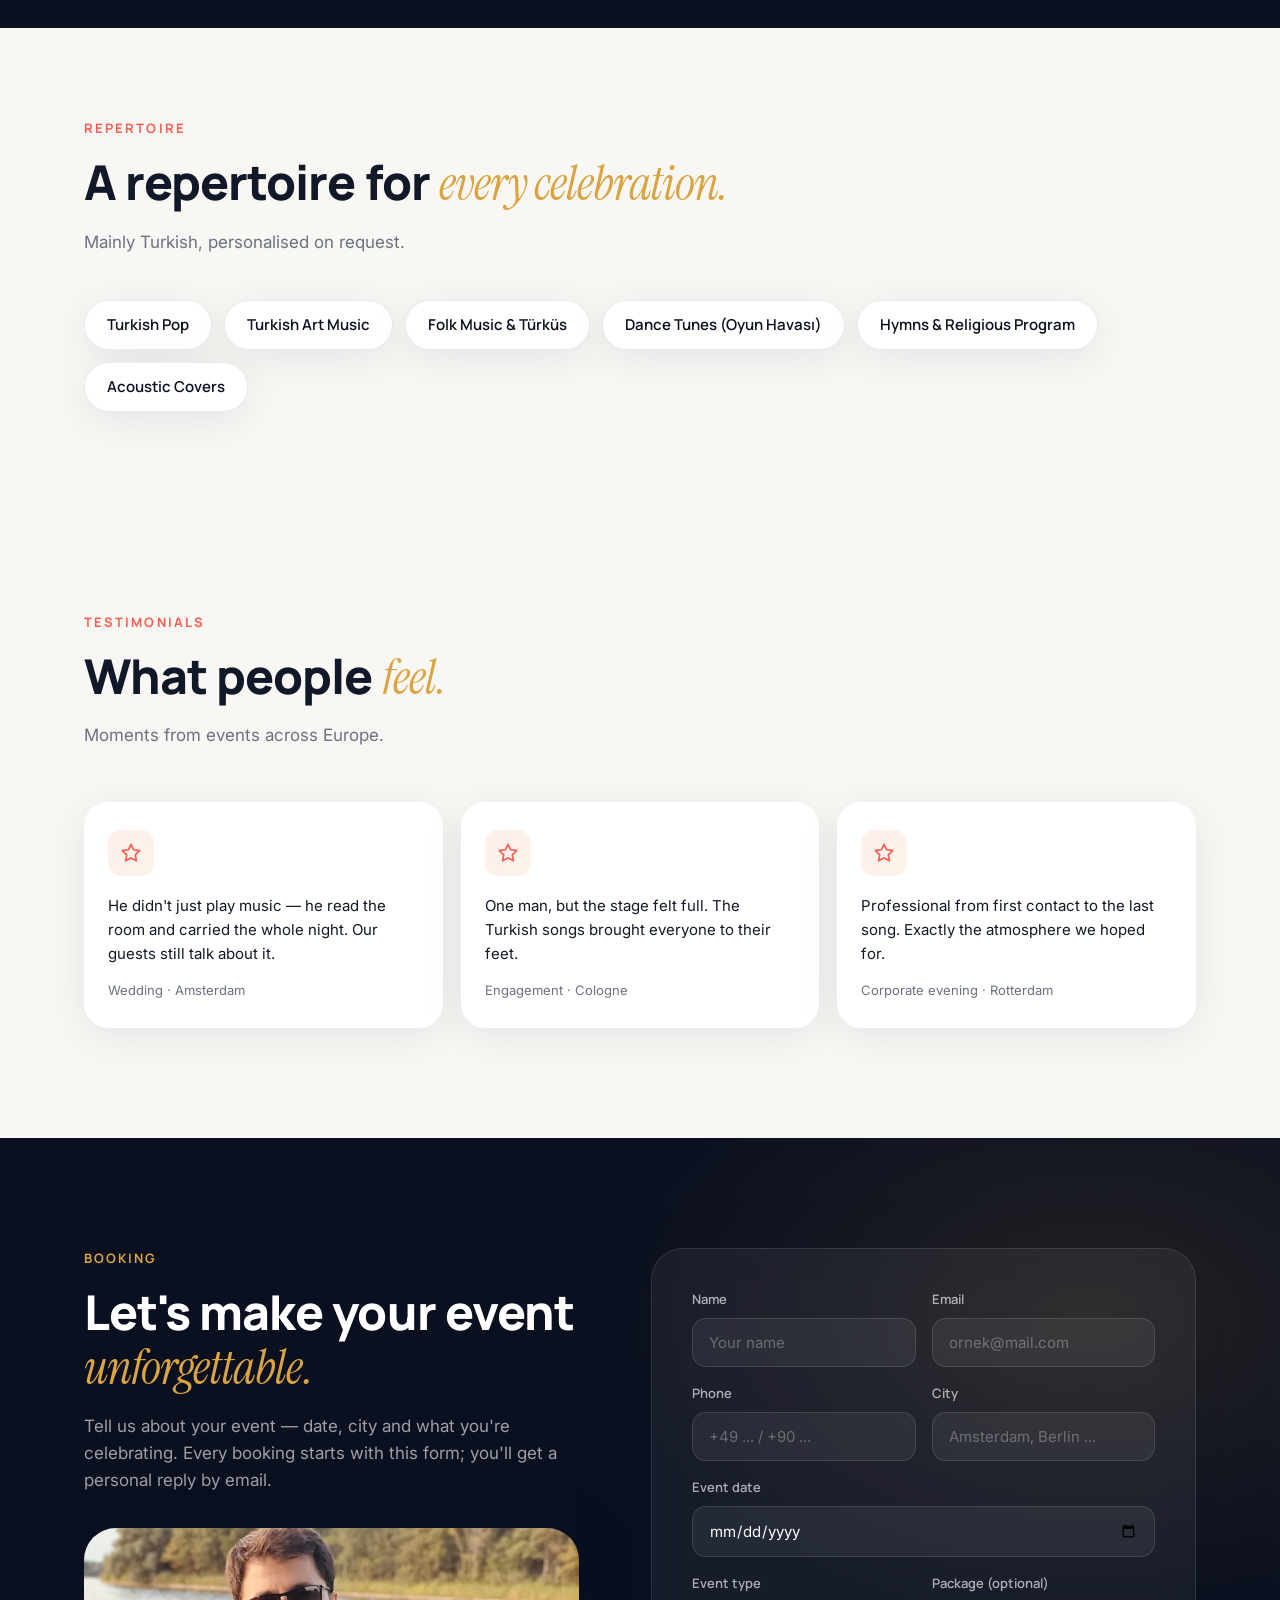
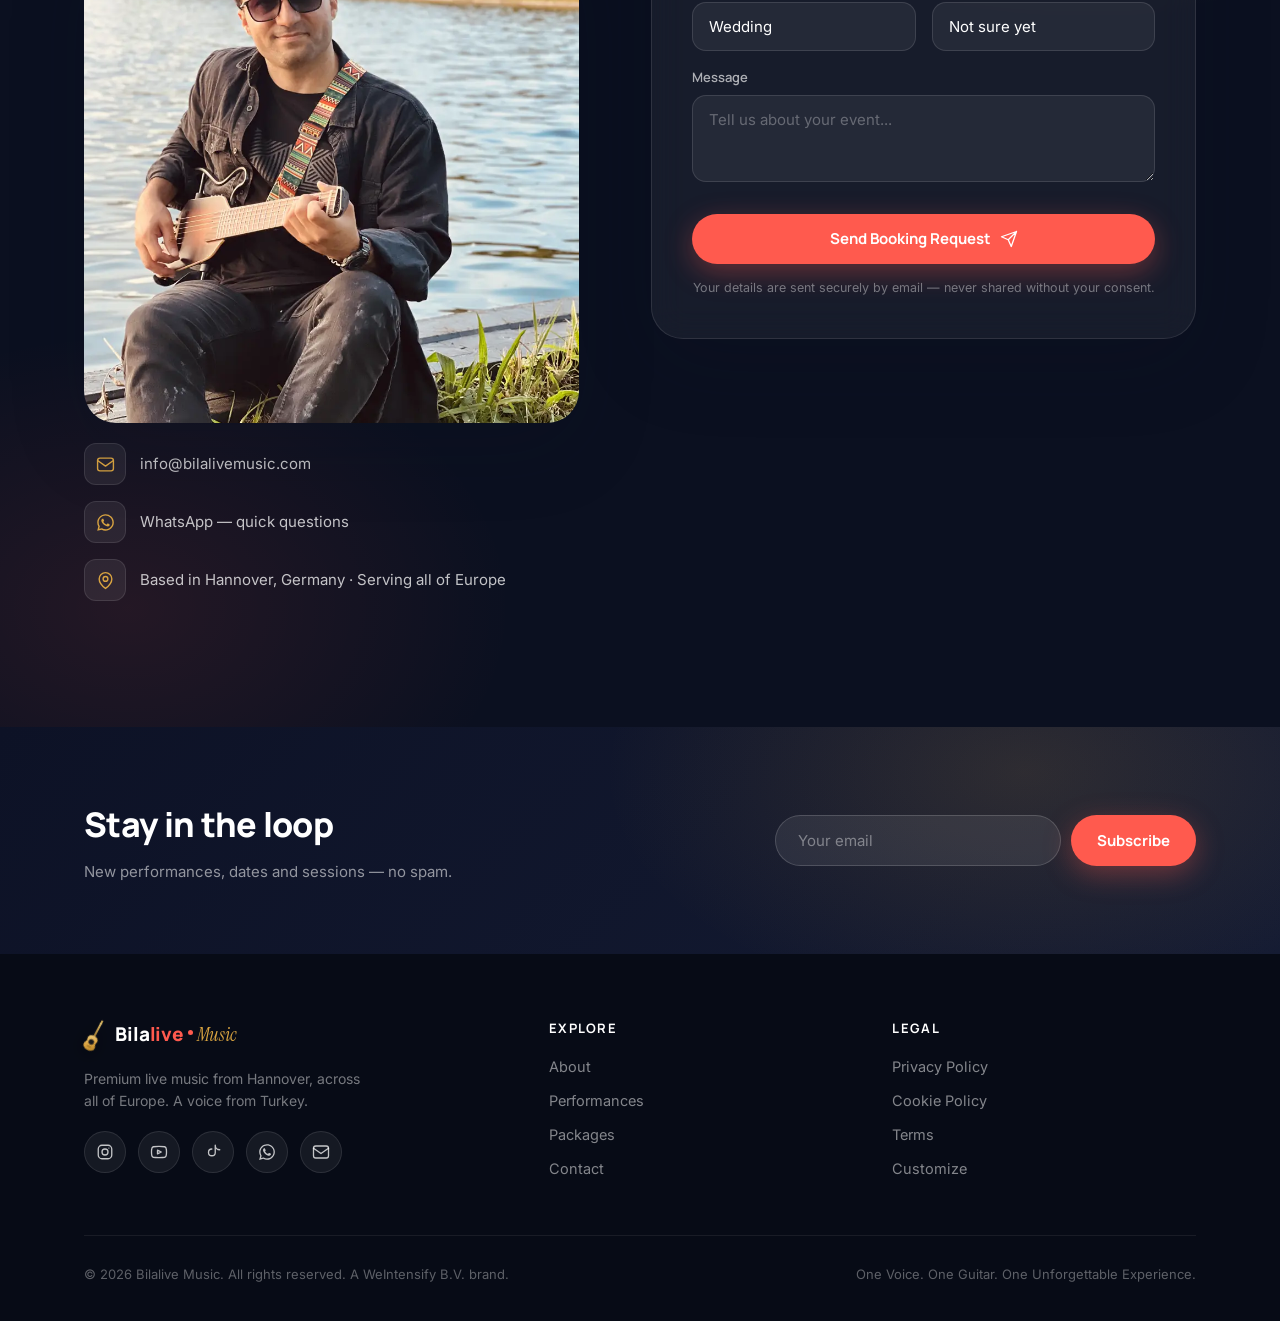
==== commit 69fd178e: "Booking form: phone placeholder to +49/+90 (match Hannover/DE positioning) Co-Authored-By: Claude Op" ====
--- a/index.html
+++ b/index.html
@@ -500,7 +500,7 @@
         <div class="field"><label for="f-email" data-i18n="bk.f_email">E-posta</label><input id="f-email" name="email" type="email" placeholder="ornek@mail.com" required></div>
       </div>
       <div class="form-row">
-        <div class="field"><label for="f-phone" data-i18n="bk.f_phone">Telefon</label><input id="f-phone" name="phone" type="tel" placeholder="+31 6 ..." required></div>
+        <div class="field"><label for="f-phone" data-i18n="bk.f_phone">Telefon</label><input id="f-phone" name="phone" type="tel" placeholder="+49 ... / +90 ..." required></div>
         <div class="field"><label for="f-city" data-i18n="bk.f_city">Şehir</label><input id="f-city" name="city" type="text" data-i18n-attr="placeholder:bk.f_city_ph" placeholder="Amsterdam, Berlin ..." required></div>
       </div>
       <div class="field"><label for="f-date" data-i18n="bk.f_date">Etkinlik tarihi</label><input id="f-date" name="date" type="date" required></div>
